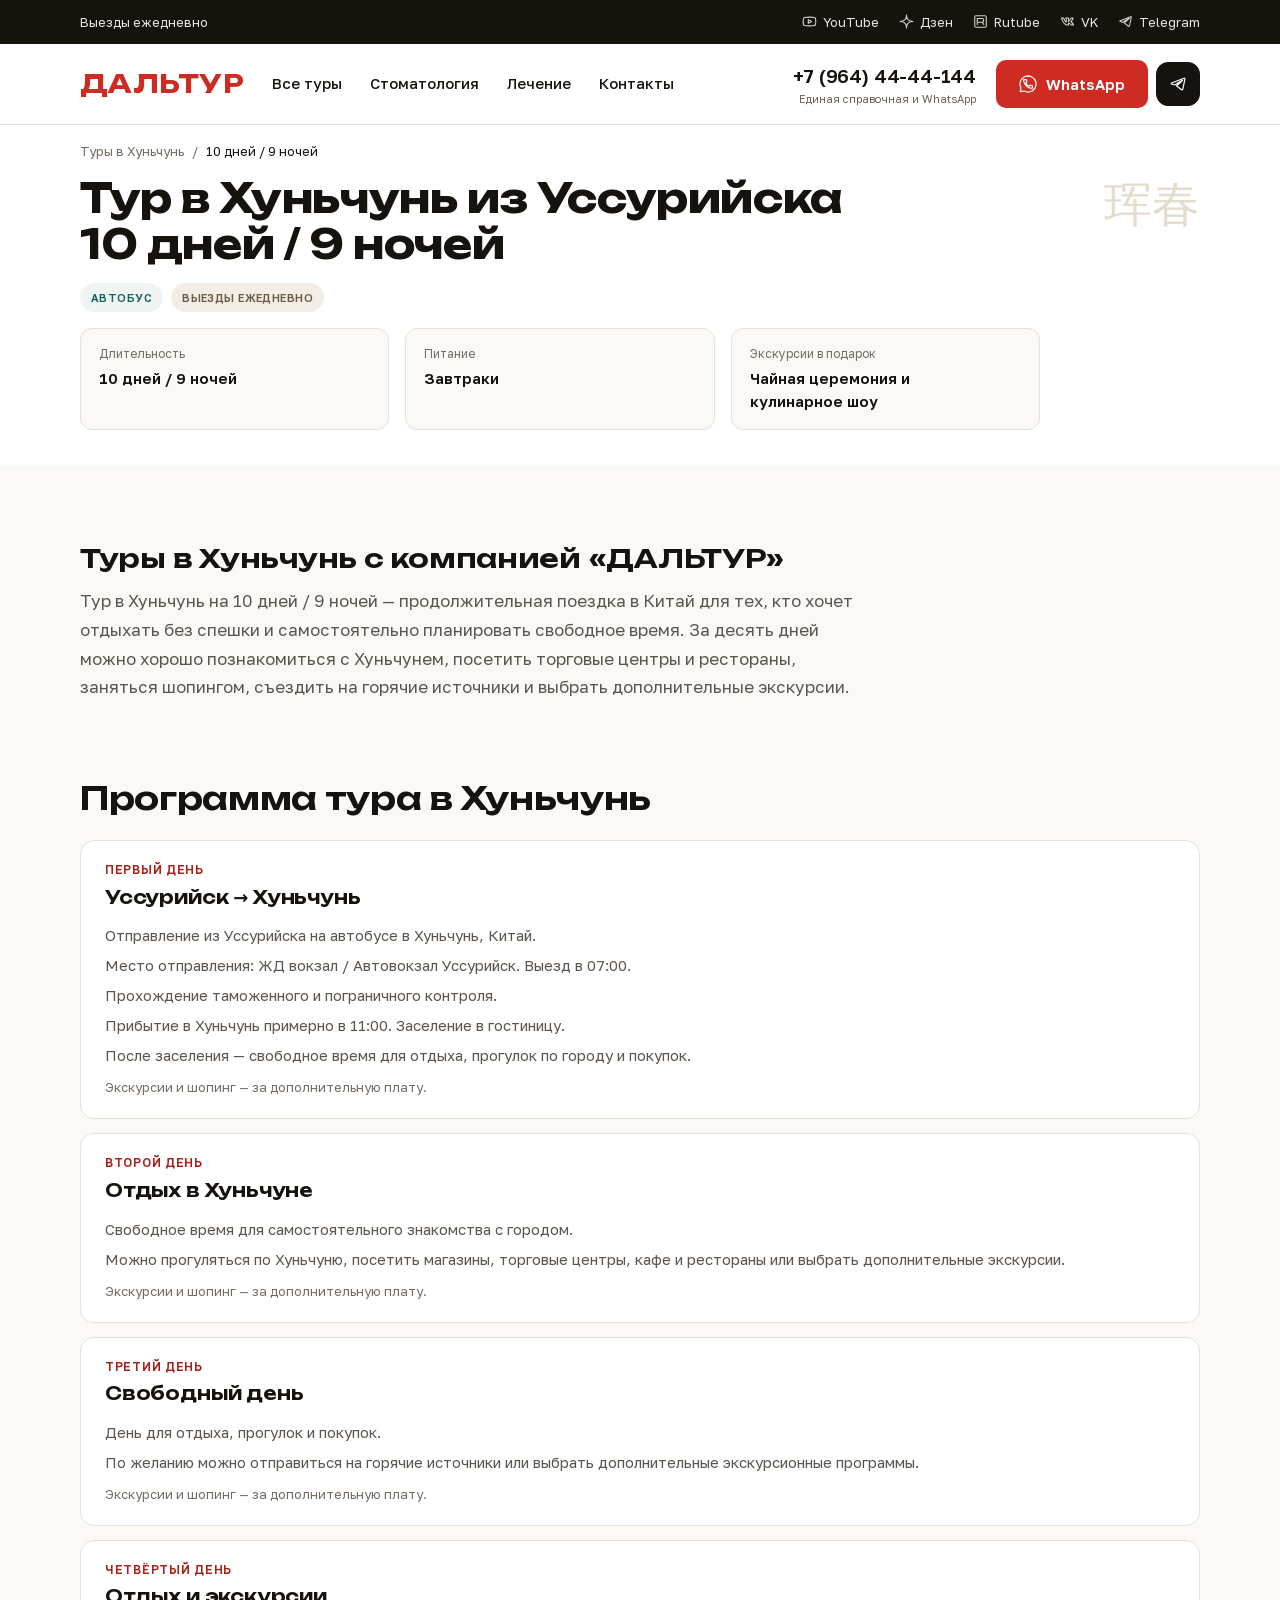
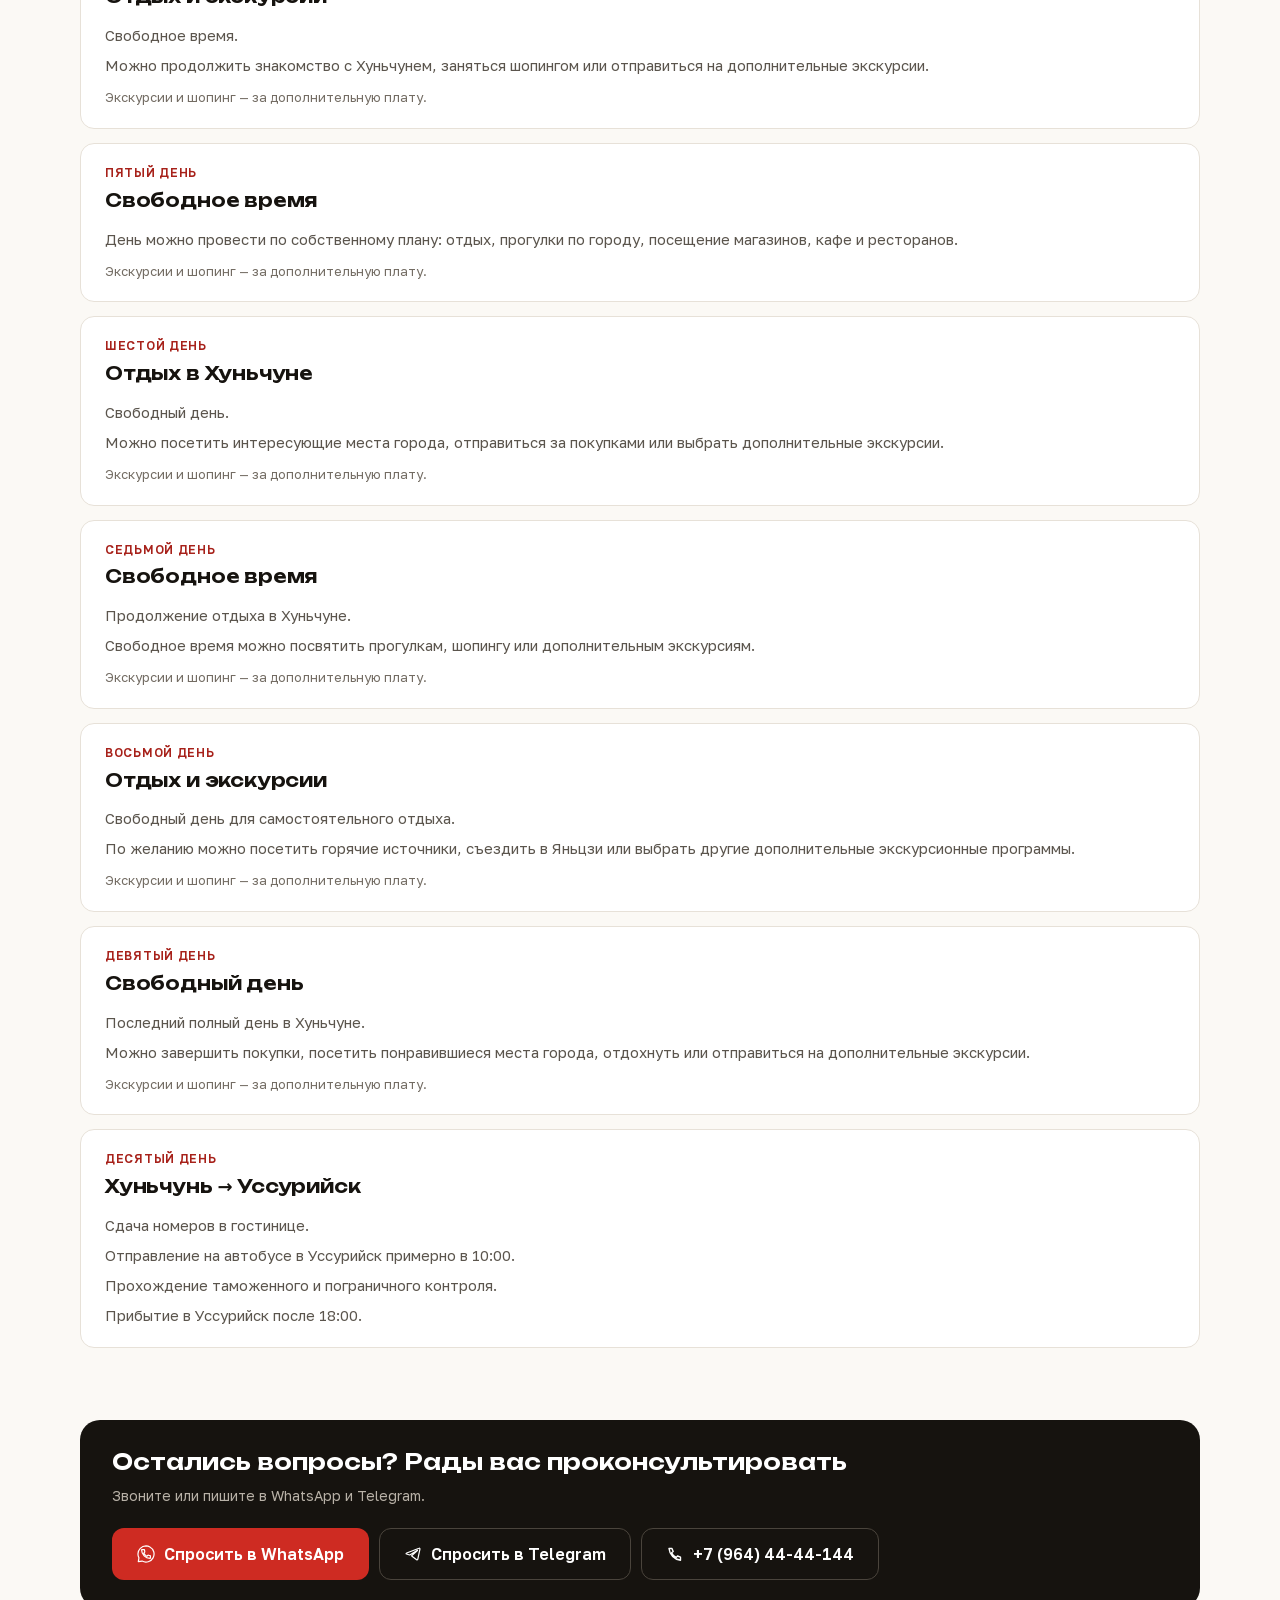
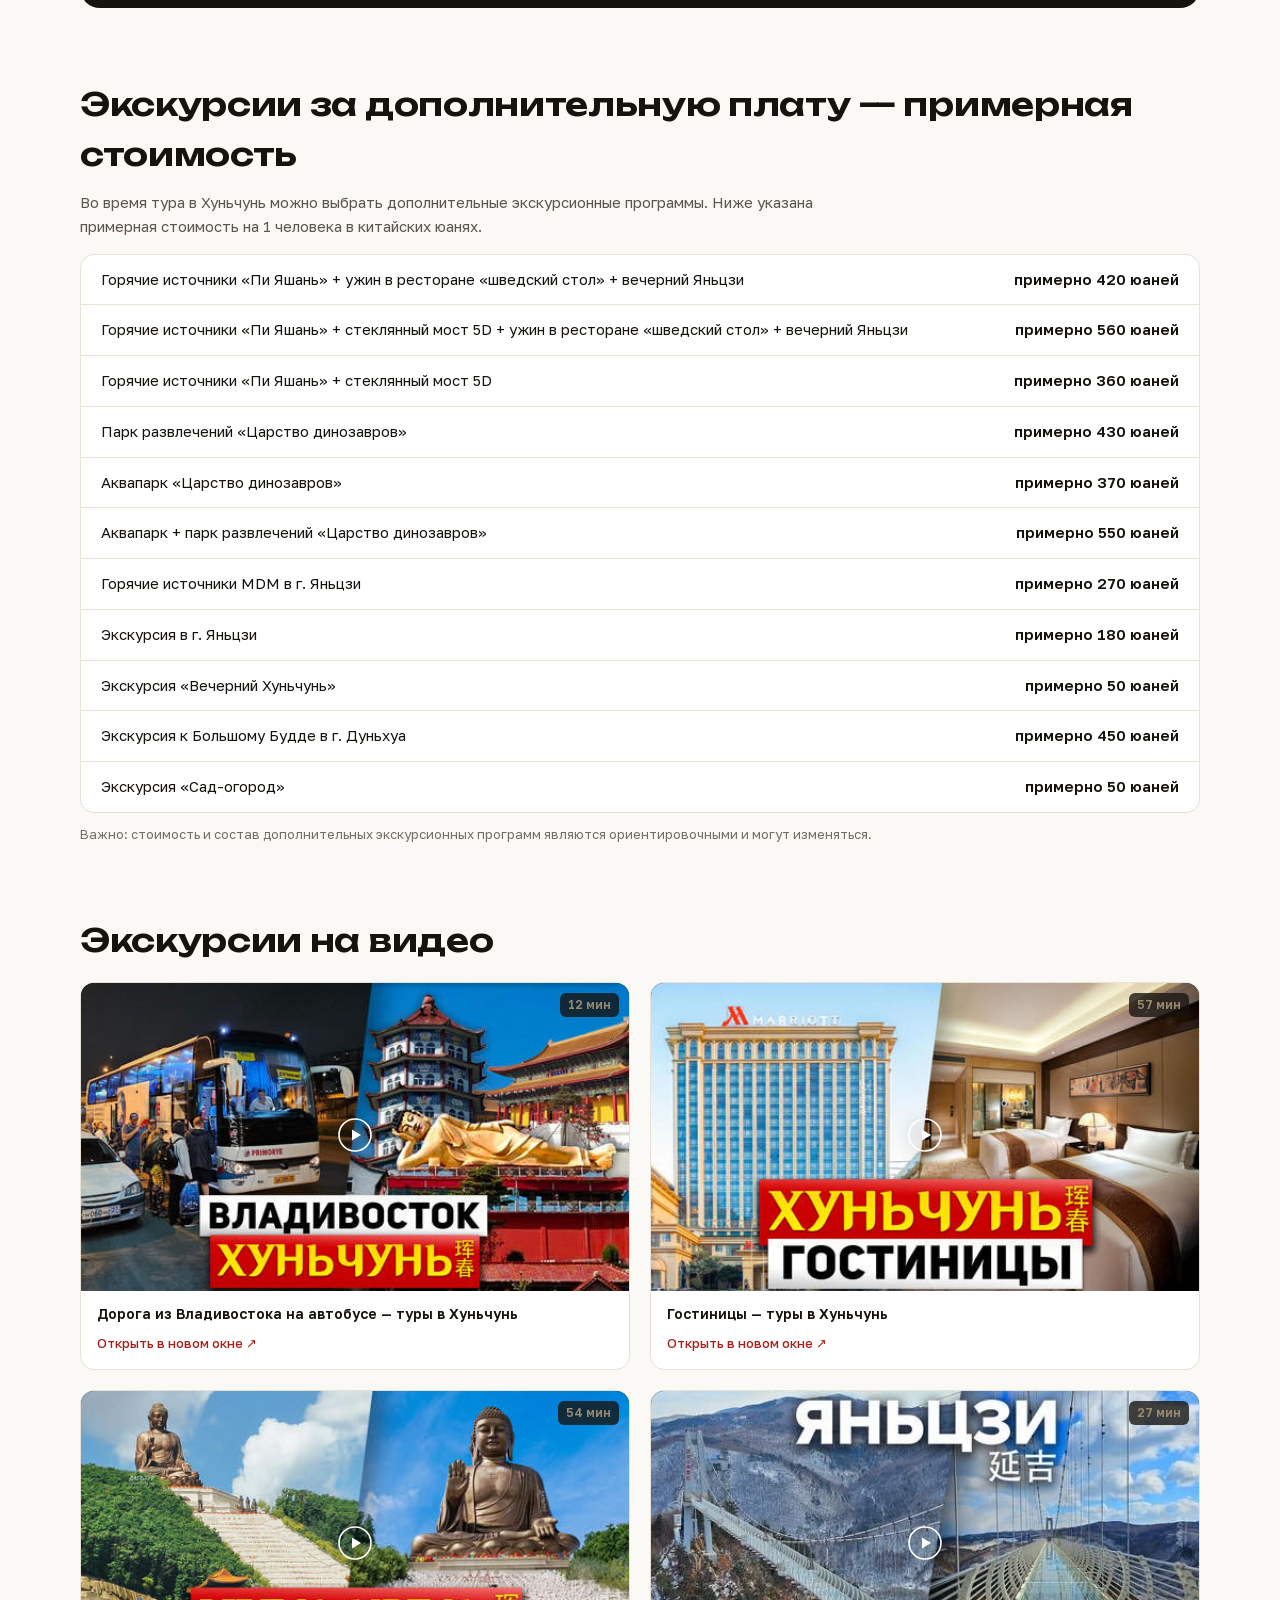
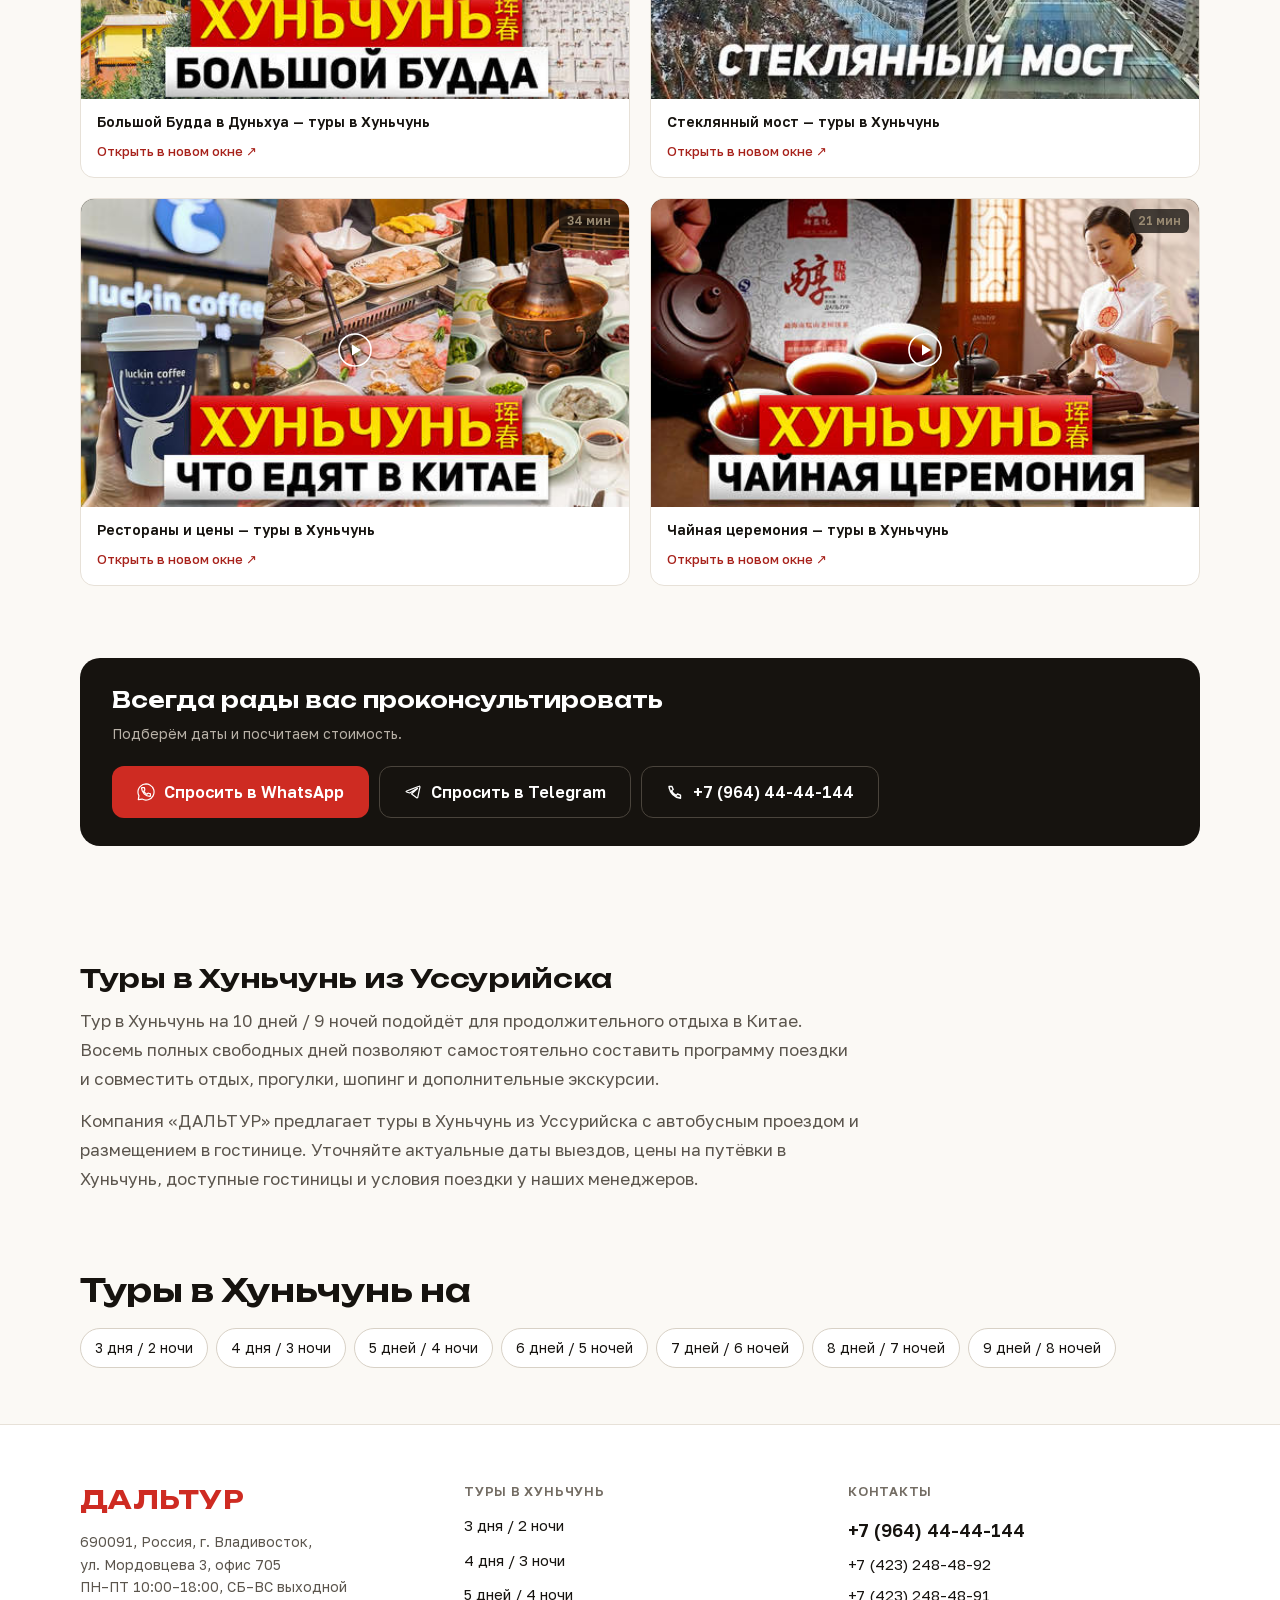
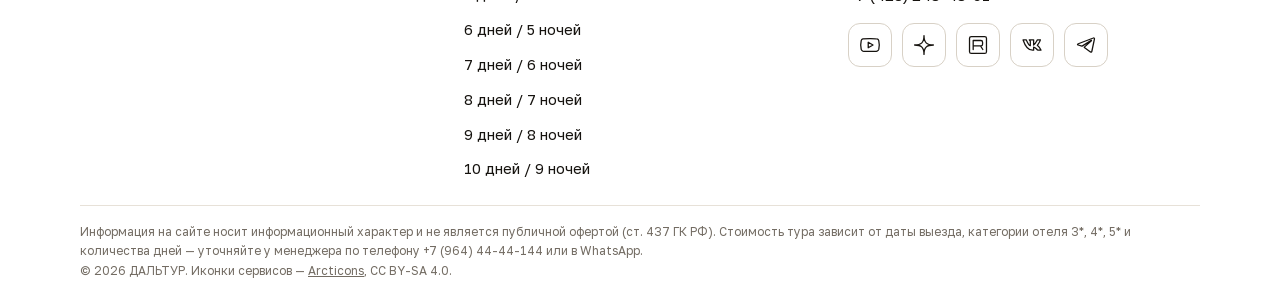
==== tur-10-dney.html @ 675740ca "feat: Уссурийск — туры 9 и 10 дней, SEO-статья, открыт для поиска; подарок в две строки Co-Authored-" ====
<!doctype html>
<html lang="ru">
<head>
<meta charset="utf-8">
<meta name="viewport" content="width=device-width, initial-scale=1">
<title>Тур в Хуньчунь 10 дней / 9 ночей из Уссурийска — ДАЛЬТУР</title>
<meta name="description" content="Тур в Хуньчунь на 10 дней / 9 ночей из Уссурийска: программа по дням, выезды ежедневно. Стоимость уточняйте по телефону +7 (964) 44-44-144.">
<link rel="canonical" href="https://ussuriysk.hunchun-hunchun.ru/tur-10-dney.html">
<meta property="og:url" content="https://ussuriysk.hunchun-hunchun.ru/tur-10-dney.html">
<meta name="theme-color" content="#FBF9F5">
<meta property="og:type" content="website">
<meta property="og:title" content="Тур в Хуньчунь 10 дней / 9 ночей из Уссурийска — ДАЛЬТУР">
<meta property="og:description" content="Тур в Хуньчунь на 10 дней / 9 ночей из Уссурийска: программа по дням, выезды ежедневно. Стоимость уточняйте по телефону +7 (964) 44-44-144.">
<meta property="og:locale" content="ru_RU">
<link rel="icon" href="data:image/svg+xml,%3Csvg xmlns='http://www.w3.org/2000/svg' viewBox='0 0 32 32'%3E%3Crect width='32' height='32' rx='7' fill='%23CE2B22'/%3E%3Ctext x='16' y='22' font-family='sans-serif' font-size='17' font-weight='700' fill='white' text-anchor='middle'%3E%D0%94%3C/text%3E%3C/svg%3E">
<link rel="preload" href="assets/fonts/unbounded-cyrillic.woff2?v=3e88c0f8" as="font" type="font/woff2" crossorigin>
<link rel="preload" href="assets/fonts/golos-cyrillic.woff2?v=d1593288" as="font" type="font/woff2" crossorigin>
<style>@font-face{font-family:'Golos Text';font-style:normal;font-weight:400 700;font-display:swap;src:url(assets/fonts/golos-cyrillic.woff2?v=d1593288) format('woff2');unicode-range:U+0301, U+0400-045F, U+0490-0491, U+04B0-04B1, U+2116}@font-face{font-family:'Golos Text';font-style:normal;font-weight:400 700;font-display:swap;src:url(assets/fonts/golos-latin.woff2?v=4016a99a) format('woff2');unicode-range:U+0000-00FF, U+0131, U+0152-0153, U+02BB-02BC, U+02C6, U+02DA, U+02DC, U+0304, U+0308, U+0329, U+2000-206F, U+20AC, U+2122, U+2191, U+2193, U+2212, U+2215, U+FEFF, U+FFFD}@font-face{font-family:'Unbounded';font-style:normal;font-weight:600 700;font-display:swap;src:url(assets/fonts/unbounded-cyrillic.woff2?v=3e88c0f8) format('woff2');unicode-range:U+0301, U+0400-045F, U+0490-0491, U+04B0-04B1, U+2116}@font-face{font-family:'Unbounded';font-style:normal;font-weight:600 700;font-display:swap;src:url(assets/fonts/unbounded-latin.woff2?v=aef5c246) format('woff2');unicode-range:U+0000-00FF, U+0131, U+0152-0153, U+02BB-02BC, U+02C6, U+02DA, U+02DC, U+0304, U+0308, U+0329, U+2000-206F, U+20AC, U+2122, U+2191, U+2193, U+2212, U+2215, U+FEFF, U+FFFD}:root{--red: #CE2B22;--red-deep: #A7211A;--red-darker: #7A1711;--ink: #16130F;--ink-soft: #3D382F;--jade: #14655C;--paper: #FBF9F5;--card: #FFFFFF;--line: #E7E1D8;--line-strong: #D8D1C6;--muted: #5B554D;--muted-2: #6A635B;--muted-3: #736C63;--sand: #F3EEE5;--sand-deep: #C9B9A2;--hiero: #CDBFAC;--jade-bg: #F0F5F3;--red-bg: #FBEDEC;--note-bg: #FBF4E8;--note-line: #EBDCC2;--dark-field: #221E19;--dark-line: #3A352E;--dark-text: #B8B1A7;--display: 'Unbounded','Golos Text',system-ui,sans-serif;--body: 'Golos Text',system-ui,-apple-system,'Segoe UI',sans-serif;--r-btn: 10px;--r-card: 16px;--r-block: 20px;--gutter: 20px;--maxw: 1440px;}*,*::before,*::after{box-sizing: border-box;}html{-webkit-text-size-adjust: 100%;scroll-behavior: smooth;}body{margin: 0;font-family: var(--body);font-size: 16px;line-height: 1.55;color: var(--ink);background: var(--paper);-webkit-font-smoothing: antialiased;overflow-wrap: break-word;}body.is-locked{overflow: hidden;}img{max-width: 100%;display: block;}a{color: var(--red-deep);text-decoration: none;}a:hover{color: var(--red-darker);}h1,h2,h3{font-family: var(--display);letter-spacing: -0.01em;margin: 0;}h1{font-weight: 700;}h2,h3{font-weight: 600;}p{margin: 0;}ul{margin: 0;padding: 0;list-style: none;}button{font: inherit;}:focus-visible{outline: 2px solid var(--red-deep);outline-offset: 2px;border-radius: 4px;}.br-desktop{display: none;}.visually-hidden{position: absolute;width: 1px;height: 1px;padding: 0;margin: -1px;overflow: hidden;clip: rect(0 0 0 0);white-space: nowrap;border: 0;}.skip-link{position: absolute;left: 12px;top: -60px;z-index: 100;padding: 10px 16px;background: var(--ink);color: #fff;border-radius: var(--r-btn);font-weight: 600;transition: top .15s;}.skip-link:focus{top: 12px;color: #fff;}.wrap{width: 100%;max-width: var(--maxw);margin: 0 auto;padding-left: var(--gutter);padding-right: var(--gutter);}.section{padding-top: 40px;}.section__head{display: flex;flex-wrap: wrap;align-items: baseline;justify-content: space-between;gap: 8px 24px;}.section__head h2{font-size: 24px;}.section__note{font-size: 13px;color: var(--muted-2);}.btn{display: inline-flex;align-items: center;justify-content: center;gap: 9px;min-height: 52px;padding: 0 24px;border: 1px solid transparent;border-radius: 12px;font-size: 16px;font-weight: 600;line-height: 1.2;text-align: center;cursor: pointer;transition: background-color .15s,border-color .15s,color .15s;}.btn--primary{background: var(--red);color: #fff;}.btn--primary:hover{background: var(--red-deep);color: #fff;}.btn--ghost{background: var(--card);color: var(--ink);border-color: var(--line-strong);}.btn--ghost:hover{border-color: var(--ink);color: var(--ink);}.btn--dark{background: var(--ink);color: #fff;}.btn--dark:hover{background: #2A251E;color: #fff;}.btn--sm{min-height: 44px;padding: 0 18px;font-size: 15px;border-radius: var(--r-btn);}.btn--wide{width: 100%;}.tag{display: inline-flex;align-items: center;padding: 6px 11px;border-radius: 999px;font-size: 11px;font-weight: 600;letter-spacing: 0.04em;white-space: nowrap;}.tag--jade{background: var(--jade-bg);color: var(--jade);}.tag--red{background: var(--red-bg);color: var(--red-deep);}.tag--sand{background: var(--sand);color: #6A5B45;}.tag--onsand{background: #fff;color: var(--jade);}.tag--onsand.tag--red{background: #fff;color: var(--red-deep);}.field{display: flex;flex-direction: column;gap: 6px;}.field>label{font-size: 12px;font-weight: 600;color: var(--muted-2);}.field select,.field input{width: 100%;height: 48px;padding: 0 12px;border: 1px solid var(--line-strong);border-radius: var(--r-btn);background: var(--card);font-family: inherit;font-size: 16px;color: var(--ink);}.field select{appearance: none;padding-right: 34px;background-image: url("data:image/svg+xml,%3Csvg xmlns='http://www.w3.org/2000/svg' width='10' height='6' fill='none'%3E%3Cpath d='M1 1l4 4 4-4' stroke='%238B837A' stroke-width='1.5' stroke-linecap='round'/%3E%3C/svg%3E");background-repeat: no-repeat;background-position: right 14px center;}.topbar{display: none;background: var(--ink);color: #EDE7DD;font-size: 13px;}.topbar .wrap{min-height: 44px;display: flex;align-items: center;justify-content: space-between;gap: 20px;}.topbar__right{display: flex;align-items: center;gap: 20px;}.topbar__hours{color: #ACA69C;}.topbar__sep{color: #4A443C;}.topbar a{color: #EDE7DD;}.topbar a:hover{color: #fff;}.header{position: sticky;top: 0;z-index: 40;background: var(--card);border-bottom: 1px solid var(--line);}.header .wrap{min-height: 64px;display: flex;align-items: center;gap: 12px;}.logo{font-family: var(--display);font-weight: 700;font-size: 20px;letter-spacing: 0.01em;color: var(--red);}.logo:hover{color: var(--red-deep);}.header__nav{display: none;}.header__contacts{display: none;}.icon-btn{flex: none;width: 44px;height: 44px;display: inline-flex;align-items: center;justify-content: center;border: 1px solid var(--line-strong);border-radius: 12px;background: var(--card);color: var(--ink);cursor: pointer;}.icon-btn--plain{border-color: transparent;}.icon-btn--accent{background: var(--red);border-color: var(--red);color: #fff;}.icon-btn--accent:hover{background: var(--red-deep);border-color: var(--red-deep);color: #fff;}.header__spacer{flex: 1 1 auto;}.header__center{flex: 1 1 auto;display: flex;justify-content: center;}.drawer{position: fixed;inset: 0;z-index: 60;display: none;}.drawer[data-open="true"]{display: block;}.drawer__backdrop{position: absolute;inset: 0;background: rgba(22,19,15,.5);border: 0;padding: 0;cursor: pointer;}.drawer__panel{position: absolute;inset: 0 0 0 auto;width: min(320px,88vw);background: var(--card);padding: 16px var(--gutter) 28px;display: flex;flex-direction: column;gap: 4px;overflow-y: auto;}.drawer__top{display: flex;align-items: center;justify-content: space-between;margin-bottom: 12px;}.drawer__panel a{min-height: 48px;display: flex;align-items: center;font-size: 17px;font-weight: 500;color: var(--ink);border-bottom: 1px solid var(--line);}.drawer__panel a:last-child{border-bottom: 0;}.drawer__contacts{margin-top: 20px;display: flex;flex-direction: column;gap: 10px;}.drawer__panel .drawer__contacts a{min-height: 52px;justify-content: center;font-size: 16px;font-weight: 600;border-bottom: 1px solid var(--line-strong);}.drawer__panel .drawer__contacts .btn--primary{color: #fff;border-bottom: 0;}.hero{background: var(--card);padding-top: 28px;padding-bottom: 8px;}.hero__grid{display: flex;flex-direction: column;gap: 24px;}.hero__eyebrow{display: block;font-size: 11px;font-weight: 600;letter-spacing: 0.12em;color: var(--red);}.hero h1{margin-top: 12px;font-size: 30px;line-height: 1.1;text-wrap: balance;}.hero__lead{margin-top: 14px;font-size: 16px;color: var(--muted);}.hero__actions{margin-top: 20px;display: flex;flex-direction: column;gap: 10px;}.hero__facts{margin-top: 22px;display: flex;flex-direction: column;gap: 10px;}.hero__fact{display: flex;align-items: center;gap: 9px;font-size: 14px;color: var(--ink-soft);}.hero__fact svg{flex: none;}.hero__art{min-height: 200px;background: var(--paper);border: 1px solid var(--line);border-radius: var(--r-block);display: flex;flex-direction: column;align-items: center;justify-content: center;gap: 10px;padding: 24px;text-align: center;}.hero__art b{font-size: 15px;color: var(--muted-3);}.hero__art span{font-size: 13px;color: #A39A8E;max-width: 380px;}.picker{background: var(--card);padding-top: 20px;padding-bottom: 8px;}.picker__box{padding: 16px;background: var(--paper);border: 1px solid var(--line);border-radius: var(--r-card);display: flex;flex-direction: column;gap: 12px;}.dest-grid{margin-top: 18px;display: grid;grid-template-columns: repeat(2,minmax(0,1fr));gap: 12px;}.dest{min-height: 108px;padding: 14px;background: var(--card);border: 1px solid var(--line);border-radius: 14px;display: flex;flex-direction: column;justify-content: space-between;gap: 12px;color: var(--ink);transition: border-color .15s,transform .15s;}.dest:hover{border-color: var(--ink);color: var(--ink);transform: translateY(-2px);}.dest__hiero{font-size: 20px;line-height: 1;color: var(--hiero);}.dest__name{display: block;font-size: 16px;font-weight: 600;}.dest__meta{display: block;margin-top: 2px;font-size: 12px;color: var(--muted-2);}.tour-grid{margin-top: 18px;display: grid;grid-template-columns: minmax(0,1fr);gap: 14px;}.tour{background: var(--card);border: 1px solid var(--line);border-radius: var(--r-card);overflow: hidden;color: var(--ink);display: flex;flex-direction: column;transition: border-color .15s;}.tour:hover{border-color: var(--ink);color: var(--ink);}.tour__top{min-height: 76px;padding: 14px 16px;background: var(--sand);display: flex;align-items: flex-start;justify-content: space-between;gap: 12px;}.tour__hiero{font-size: 26px;line-height: 1;color: var(--sand-deep);}.tour__body{padding: 16px;display: flex;flex-direction: column;flex-grow: 1;}.tour__title{font-size: 18px;font-weight: 600;line-height: 1.25;font-family: var(--body);}.tour__list{margin-top: 12px;display: flex;flex-direction: column;gap: 7px;font-size: 14px;line-height: 1.45;color: var(--muted);}.tour__foot{margin-top: auto;padding-top: 16px;display: flex;align-items: center;justify-content: space-between;gap: 12px;}.tour__price{font-size: 18px;font-weight: 700;}.tour__price small{display: block;font-size: 12px;font-weight: 400;color: var(--muted-2);}.tour-list{margin-top: 20px;display: grid;grid-template-columns: minmax(0,1fr);gap: 12px;}.tour-row{padding: 18px;background: var(--card);border: 1px solid var(--line);border-radius: var(--r-card);display: flex;flex-direction: column;justify-content: space-between;gap: 16px;min-height: 150px;color: var(--ink);transition: border-color .15s;}.tour-row:hover{border-color: var(--ink);color: var(--ink);}.tour-row[data-featured="true"]{border-width: 2px;border-color: var(--ink);padding: 17px;}.tour-row__head{display: flex;flex-direction: column-reverse;align-items: flex-start;gap: 10px;}.tour-row__name{font-size: 19px;font-weight: 600;line-height: 1.25;}.tour-row__foot{display: flex;align-items: flex-end;justify-content: space-between;gap: 12px;}.tour-row__desc{font-size: 13px;color: var(--muted-2);line-height: 1.45;}.tour-row__price{font-size: 17px;font-weight: 700;white-space: nowrap;}.filters{display: flex;align-items: center;gap: 8px;overflow-x: auto;padding-bottom: 4px;scrollbar-width: none;-webkit-overflow-scrolling: touch;}.filters::-webkit-scrollbar{display: none;}.chip{flex: none;min-height: 40px;padding: 0 16px;display: inline-flex;align-items: center;background: var(--card);color: var(--ink);border: 1px solid var(--line-strong);border-radius: 999px;font-size: 14px;font-weight: 500;cursor: pointer;white-space: nowrap;}.chip[aria-pressed="true"]{background: var(--ink);color: #fff;border-color: var(--ink);font-weight: 600;}.filters__sep{flex: none;width: 1px;height: 28px;background: var(--line);margin: 0 4px;}.toolbar{margin-top: 20px;display: flex;flex-direction: column;gap: 12px;}.toolbar__sort{display: flex;align-items: center;gap: 10px;}.toolbar__sort label{font-size: 14px;color: var(--muted-2);white-space: nowrap;}.toolbar__sort select{height: 40px;width: auto;min-width: 180px;}.results-count{font-size: 14px;color: var(--muted-2);}.why-grid{margin-top: 18px;display: grid;grid-template-columns: minmax(0,1fr);gap: 12px;}.why{padding: 14px 16px;background: var(--card);border: 1px solid var(--line);border-radius: 14px;display: flex;flex-direction: column;gap: 6px;}.why svg{display: none;}.why b{font-size: 16px;font-weight: 600;}.why span{font-size: 14px;line-height: 1.5;color: var(--muted);}.lead{padding: 22px 20px;background: var(--ink);border-radius: var(--r-block);display: flex;flex-direction: column;gap: 16px;}.lead h2{font-size: 20px;line-height: 1.25;color: #fff;}.lead p{margin-top: 10px;font-size: 14px;line-height: 1.5;color: var(--dark-text);}.lead form{display: flex;flex-direction: column;gap: 12px;}.lead .field>label{color: var(--dark-text);}.lead .field input{height: 50px;border-color: var(--dark-line);background: var(--dark-field);color: #fff;}.lead .field input::placeholder{color: #7C756B;}.lead__consent{font-size: 12px;line-height: 1.5;color: #8E877D;}.lead__consent a{color: var(--dark-text);text-decoration: underline;}.cta{padding: 24px 20px;background: var(--ink);border-radius: var(--r-block);display: flex;flex-direction: column;gap: 18px;}.cta b{display: block;font-family: var(--display);font-weight: 600;font-size: 20px;color: #fff;}.cta span{display: block;margin-top: 8px;font-size: 14px;color: var(--dark-text);}.cta__actions{display: flex;flex-direction: column;gap: 10px;}.cta__actions .btn--ghost{background: transparent;color: #fff;border-color: #4A443C;}.cta__actions .btn--ghost:hover{border-color: #fff;color: #fff;}.footer{margin-top: 40px;padding-top: 28px;background: var(--card);border-top: 1px solid var(--line);}.footer__grid{display: flex;flex-direction: column;gap: 24px;}.footer__col h3{font-family: var(--body);font-size: 13px;font-weight: 600;letter-spacing: 0.06em;color: var(--muted-3);}.footer__col ul{margin-top: 12px;display: flex;flex-direction: column;gap: 10px;}.footer__col ul a{font-size: 15px;color: var(--ink);}.footer__col ul a:hover{color: var(--red-deep);}.footer__addr{margin-top: 12px;font-size: 14px;line-height: 1.6;color: var(--muted);}.footer__phones{margin-top: 16px;display: flex;flex-direction: column;gap: 8px;}.footer__phones a{font-size: 15px;color: var(--ink);}.footer__phones a:first-child{font-size: 18px;font-weight: 600;}.footer__social{margin-top: 16px;display: flex;gap: 10px;}.footer__social a{width: 44px;height: 44px;border: 1px solid var(--line-strong);border-radius: 12px;display: flex;align-items: center;justify-content: center;font-size: 12px;font-weight: 600;color: var(--ink);}.footer__social a:hover{border-color: var(--ink);}.footer__legal{margin-top: 24px;padding: 16px 0 24px;border-top: 1px solid var(--line);font-size: 12px;line-height: 1.6;color: var(--muted-3);}.crumbs{display: flex;flex-wrap: wrap;align-items: center;gap: 8px;font-size: 13px;color: var(--muted-3);padding-top: 16px;}.crumbs a{color: var(--muted-3);}.crumbs a:hover{color: var(--ink);}.crumbs [aria-current]{color: var(--ink);}.page-head{background: var(--card);padding-bottom: 24px;}.page-head__row{margin-top: 16px;display: flex;align-items: flex-end;justify-content: space-between;gap: 20px;}.page-head h1{font-size: 26px;line-height: 1.12;}.page-head p{margin-top: 14px;font-size: 16px;color: var(--muted);}.page-head__hiero{display: none;font-family: var(--display);font-size: 56px;line-height: 1;color: #E5DCCD;}.tour-head{background: var(--card);padding-bottom: 20px;}.tour-head__row{margin-top: 14px;display: flex;align-items: flex-start;justify-content: space-between;gap: 12px;}.tour-head h1{font-size: 26px;line-height: 1.15;}.tour-head__hiero{font-size: 22px;line-height: 1.2;color: #E5DCCD;white-space: nowrap;}.tour-head__tags{margin-top: 16px;display: flex;gap: 8px;flex-wrap: wrap;}.facts{margin-top: 16px;display: grid;grid-template-columns: repeat(2,minmax(0,1fr));gap: 10px;}.fact{padding: 12px 14px;background: var(--paper);border: 1px solid var(--line);border-radius: 12px;}.fact dt{font-size: 12px;color: var(--muted-3);}.fact dd{margin: 3px 0 0;font-size: 15px;font-weight: 600;}.pricebox{margin-top: 16px;padding: 16px;background: var(--paper);border: 1px solid var(--line);border-radius: 14px;display: flex;align-items: center;justify-content: space-between;gap: 16px;flex-wrap: wrap;}.pricebox b{display: block;font-size: 20px;font-weight: 700;}.pricebox span{display: block;font-size: 12px;color: var(--muted-2);}.days{margin-top: 16px;display: flex;flex-direction: column;gap: 12px;}.day{padding: 16px;background: var(--card);border: 1px solid var(--line);border-radius: 14px;}.day__head{display: flex;align-items: center;gap: 10px;}.day__num{flex: none;width: 28px;height: 28px;background: var(--ink);color: #fff;border-radius: 8px;display: flex;align-items: center;justify-content: center;font-size: 13px;font-weight: 700;}.day__title{font-size: 16px;font-weight: 600;}.day p{margin-top: 12px;font-size: 14px;line-height: 1.6;color: var(--muted);}.incl{margin-top: 16px;display: grid;grid-template-columns: minmax(0,1fr);gap: 12px;}.incl__box{padding: 16px;background: var(--card);border: 1px solid var(--line);border-radius: 14px;}.incl__box h3{font-family: var(--body);font-size: 12px;font-weight: 600;letter-spacing: 0.06em;}.incl__box h3.is-in{color: var(--jade);}.incl__box h3.is-out{color: var(--red-deep);}.incl__box ul{margin-top: 10px;display: flex;flex-direction: column;gap: 7px;font-size: 14px;line-height: 1.5;color: var(--ink-soft);}.incl__box li{padding-left: 14px;position: relative;}.incl__box li::before{content: "·";position: absolute;left: 2px;}.notice{margin-top: 16px;padding: 16px;background: var(--note-bg);border: 1px solid var(--note-line);border-radius: 14px;}.notice b{font-size: 15px;font-weight: 600;}.notice p{margin-top: 10px;font-size: 14px;line-height: 1.6;color: var(--muted);}.pill-row{margin-top: 12px;display: flex;flex-wrap: wrap;gap: 8px;}.pill{min-height: 40px;padding: 0 14px;display: inline-flex;align-items: center;background: var(--card);border: 1px solid var(--line-strong);border-radius: 999px;font-size: 14px;color: var(--ink);}.pill:hover{border-color: var(--ink);color: var(--ink);}.stickybar{position: fixed;left: 0;right: 0;bottom: 0;z-index: 50;padding: 10px var(--gutter) calc(10px + env(safe-area-inset-bottom));background: var(--card);border-top: 1px solid var(--line);display: flex;align-items: center;gap: 10px;}.stickybar__price{display: flex;flex-direction: column;line-height: 1.2;}.stickybar__price small{font-size: 11px;color: var(--muted-3);}.stickybar__price b{font-size: 16px;}.stickybar .btn{flex: 1 1 auto;min-height: 48px;padding: 0 14px;font-size: 15px;}body.has-stickybar{padding-bottom: 88px;}.swatches{margin-top: 14px;display: grid;grid-template-columns: repeat(2,minmax(0,1fr));gap: 12px;}.swatch__chip{height: 72px;border-radius: 12px;border: 1px solid var(--line);}.swatch b{display: block;margin-top: 8px;font-size: 13px;font-weight: 600;}.swatch span{display: block;font-size: 12px;color: var(--muted-2);}.kv{margin-top: 14px;display: flex;flex-direction: column;gap: 8px;font-size: 14px;line-height: 1.5;color: var(--ink-soft);}.eyebrow{font-size: 12px;font-weight: 600;letter-spacing: 0.08em;color: var(--muted-3);}.rules{margin-top: 12px;display: grid;grid-template-columns: minmax(0,1fr);gap: 10px 32px;font-size: 14px;line-height: 1.5;color: var(--ink-soft);}@media (min-width: 768px){:root{--gutter: 40px;}.section{padding-top: 56px;}.section__head h2{font-size: 28px;}.hero{padding-top: 48px;}.hero h1{font-size: 40px;}.hero__lead{font-size: 18px;}.hero__actions{flex-direction: row;}.hero__facts{flex-direction: row;flex-wrap: wrap;gap: 24px;}.hero__art{min-height: 280px;}.picker__box{flex-direction: row;align-items: flex-end;gap: 16px;padding: 18px 20px;background: var(--card);box-shadow: 0 6px 24px rgba(22,19,15,.06);}.picker__box .field{flex: 1 1 0;}.dest-grid{grid-template-columns: repeat(3,minmax(0,1fr));gap: 16px;}.tour-grid{grid-template-columns: repeat(2,minmax(0,1fr));gap: 20px;}.tour-list{grid-template-columns: repeat(2,minmax(0,1fr));}.why-grid{grid-template-columns: repeat(2,minmax(0,1fr));gap: 20px;}.incl{grid-template-columns: repeat(2,minmax(0,1fr));gap: 20px;}.facts{grid-template-columns: repeat(4,minmax(0,1fr));}.swatches{grid-template-columns: repeat(3,minmax(0,1fr));}.rules{grid-template-columns: repeat(2,minmax(0,1fr));}.toolbar{flex-direction: row;align-items: center;justify-content: space-between;}.tour-row__head{flex-direction: row;justify-content: space-between;gap: 12px;}.lead{flex-direction: row;align-items: center;gap: 40px;padding: 32px;}.lead__text{flex: 1 1 45%;}.lead h2{font-size: 24px;}.lead form{flex: 1 1 55%;}.cta{flex-direction: row;align-items: center;justify-content: space-between;padding: 28px 32px;}.cta b{font-size: 22px;}.cta__actions{flex-direction: row;}.footer__grid{flex-direction: row;flex-wrap: wrap;gap: 32px;}.footer__col{flex: 1 1 180px;}.footer__col--brand{flex: 1 1 260px;}.page-head h1{font-size: 34px;}.page-head__hiero{display: block;font-size: 44px;}.tour-head h1{font-size: 32px;}.tour-head__hiero{font-size: 38px;}.stickybar{display: none;}body.has-stickybar{padding-bottom: 0;}}@media (min-width: 1100px){:root{--gutter: 80px;}body{font-size: 16px;}.topbar{display: block;}.header .wrap{min-height: 80px;gap: 28px;}.logo{font-size: 25px;}.header__burger{display: none;}.header__center{flex: none;justify-content: flex-start;}.header__nav{display: flex;align-items: center;gap: 28px;font-size: 15px;font-weight: 500;flex: 1 1 auto;}.header__nav a{color: var(--ink);display: inline-flex;align-items: center;gap: 6px;}.header__nav a:hover{color: var(--red-deep);}.header__contacts{display: flex;align-items: center;gap: 20px;}.header__phone{display: flex;flex-direction: column;align-items: flex-end;}.header__phone a{font-size: 19px;font-weight: 600;color: var(--ink);letter-spacing: -0.01em;}.header__phone span{font-size: 11px;color: var(--muted-2);}.header__contacts .btn{min-height: 48px;padding: 0 22px;border-radius: var(--r-btn);font-size: 15px;}.header__wa-mobile{display: none;}.section{padding-top: 72px;}.section__head h2{font-size: 32px;}.section__note{font-size: 15px;}.hero{padding-top: 72px;padding-bottom: 0;}.hero__grid{flex-direction: row;gap: 56px;align-items: flex-start;}.hero__col{width: 620px;max-width: 55%;}.hero h1{font-size: 50px;line-height: 1.06;}.br-desktop{display: inline;}.hero__lead{max-width: 520px;}.hero__actions{margin-top: 32px;}.hero__actions .btn{min-height: 54px;padding: 0 28px;}.hero__facts{margin-top: 40px;gap: 14px 24px;}.hero__art{flex: 1 1 auto;min-height: 372px;align-self: stretch;}.picker{padding-top: 28px;padding-bottom: 0;}.dest-grid{grid-template-columns: repeat(5,minmax(0,1fr));gap: 20px;}.dest{min-height: 158px;padding: 18px;border-radius: var(--r-card);}.dest__hiero{font-size: 26px;}.dest__name{font-size: 19px;}.dest__meta{font-size: 13px;margin-top: 4px;}.tour-grid{grid-template-columns: repeat(3,minmax(0,1fr));gap: 24px;}.tour{border-radius: var(--r-block);}.tour__top{min-height: 104px;padding: 16px 20px;}.tour__hiero{font-size: 34px;}.tour__body{padding: 20px;}.tour__title{font-size: 20px;}.tour__price{font-size: 20px;}.tour-list{grid-template-columns: repeat(3,minmax(0,1fr));gap: 20px;}.tour-row{min-height: 178px;padding: 20px;}.tour-row[data-featured="true"]{padding: 19px;}.tour-row__name{font-size: 20px;}.tour-row__price{font-size: 18px;}.why-grid{grid-template-columns: repeat(4,minmax(0,1fr));gap: 24px;}.why{background: transparent;border: 0;padding: 0;gap: 10px;}.why svg{display: block;}.why b{font-size: 17px;}.lead{padding: 36px 40px;gap: 56px;border-radius: 24px;}.lead h2{font-size: 28px;}.lead p{font-size: 15px;margin-top: 14px;}.lead form{flex-direction: row;flex-wrap: wrap;align-items: flex-end;gap: 12px;}.lead form .field{flex: 1 1 150px;}.lead form .btn{flex: 0 0 auto;min-height: 50px;}.lead__consent{flex: 1 0 100%;margin-top: 2px;}.footer{margin-top: 56px;padding-top: 56px;}.footer__grid{flex-wrap: nowrap;gap: 32px;}.footer__col--brand{flex: 1.4 1 0;}.footer__col{flex: 1 1 0;}.page-head h1{font-size: 42px;line-height: 1.08;}.page-head p{font-size: 17px;max-width: 720px;}.page-head__hiero{font-size: 56px;}.tour-head h1{font-size: 40px;}.tour-head__hiero{font-size: 48px;}.facts{gap: 16px;}.fact{padding: 16px 18px;}.pricebox{padding: 20px 24px;}.pricebox b{font-size: 24px;}.days{gap: 14px;}.day{padding: 20px 24px;}.day__title{font-size: 18px;}.day p{font-size: 15px;}.incl__box{padding: 24px 28px;border-radius: var(--r-block);}.incl__box h3{font-size: 13px;}.incl__box ul{font-size: 15px;gap: 9px;}.notice{padding: 20px 24px;}.swatches{grid-template-columns: repeat(6,minmax(0,1fr));}}@media (prefers-reduced-motion: reduce){html{scroll-behavior: auto;}*,*::before,*::after{transition-duration: .001ms !important;animation-duration: .001ms !important;}}@media print{.header,.topbar,.stickybar,.drawer,.cta,.lead{display: none !important;}body{background: #fff;}}.askprice{margin-top: 16px;padding: 16px;background: var(--paper);border: 1px solid var(--line);border-radius: 14px;display: flex;flex-direction: column;gap: 12px;}.askprice b{font-size: 17px;font-weight: 600;}.askprice p{font-size: 14px;line-height: 1.5;color: var(--muted);}.askprice__actions{display: flex;flex-direction: column;gap: 10px;}.videos{margin-top: 16px;display: grid;grid-template-columns: minmax(0,1fr);gap: 14px;}.video{background: var(--card);border: 1px solid var(--line);border-radius: 14px;overflow: hidden;}.video__frame{aspect-ratio: 16 / 9;background: var(--sand);display: flex;flex-direction: column;align-items: center;justify-content: center;gap: 8px;padding: 16px;text-align: center;}.video__frame b{font-size: 14px;font-weight: 600;color: #7A6A52;}.video__frame span{font-size: 12px;line-height: 1.5;color: #9A8B73;max-width: 320px;}.video__frame iframe{width: 100%;height: 100%;border: 0;display: block;}.video__cap{display: flex;flex-direction: column;align-items: flex-start;padding: 12px 16px 10px;font-size: 14px;font-weight: 600;}.msgr{display: flex;align-items: center;gap: 8px;}.msgr .icon-btn--tg{background: var(--ink);border-color: var(--ink);color: #fff;}.msgr .icon-btn--tg:hover{background: #2A251E;color: #fff;}.durations{margin-top: 18px;display: grid;grid-template-columns: minmax(0,1fr);gap: 12px;}.duration{padding: 18px;background: var(--card);border: 1px solid var(--line);border-radius: var(--r-card);display: flex;align-items: center;justify-content: space-between;gap: 16px;min-height: 92px;color: var(--ink);transition: border-color .15s,transform .15s;}.duration:hover{border-color: var(--ink);color: var(--ink);transform: translateY(-2px);}.duration__n{display: flex;flex-direction: column;gap: 4px;}.duration__days{font-family: var(--display);font-weight: 600;font-size: 20px;line-height: 1.15;}.duration__nights{font-size: 13px;color: var(--muted-2);}.duration__go{flex: none;display: inline-flex;align-items: center;gap: 8px;font-size: 14px;font-weight: 600;color: var(--red-deep);}@media (min-width: 768px){.durations{grid-template-columns: repeat(2,minmax(0,1fr));gap: 16px;}.videos{grid-template-columns: repeat(2,minmax(0,1fr));gap: 20px;}.askprice{flex-direction: row;align-items: center;justify-content: space-between;gap: 24px;}.askprice__actions{flex-direction: row;flex: none;}}@media (min-width: 1100px){.durations{grid-template-columns: repeat(3,minmax(0,1fr));gap: 20px;}.duration{min-height: 104px;padding: 20px 24px;}.duration__days{font-size: 22px;}.askprice{padding: 20px 24px;}}.hero__band{margin-top: 24px;}.hero__band picture{display: block;border-radius: var(--r-block);overflow: hidden;background: var(--sand);}.hero__band img{width: 100%;height: auto;aspect-ratio: 2 / 1;object-fit: cover;object-position: 38% center;display: block;}@media (min-width: 768px){.hero__band img{aspect-ratio: 10 / 3;object-position: center;}}.hero__grid--solo .hero__col{width: 100%;max-width: 100%;}@media (min-width: 1100px){.hero__grid--solo .hero__col{max-width: 760px;}.hero__band{margin-top: 40px;}}.tour__band{margin-top: 28px;}.tour__band picture{display: block;border-radius: var(--r-block);overflow: hidden;background: var(--sand);}.tour__band img{width: 100%;height: auto;aspect-ratio: 16 / 9;object-fit: cover;display: block;}@media (min-width: 768px){.tour__band img{aspect-ratio: 21 / 9;}}.shot{margin: 0;}.credit{padding: 8px 2px 0;font-size: 12px;line-height: 1.45;color: var(--muted-3);}.credit a{color: var(--muted-2);text-decoration: underline;}.credit a:hover{color: var(--ink);}.hero--lean{padding-top: 28px;padding-bottom: 8px;}.hero--lean h1{font-size: 30px;line-height: 1.1;text-wrap: balance;}.hero--lean .hero__lead{margin-top: 14px;max-width: 620px;}.section--tight{padding-top: 20px;}.marks{display: flex;flex-direction: column;gap: 12px;}.mark{display: flex;align-items: center;gap: 10px;font-size: 16px;font-weight: 500;color: var(--ink-soft);}.mark svg{flex: none;}.contacts{padding: 22px 20px;background: var(--ink);border-radius: var(--r-block);display: flex;flex-direction: column;gap: 18px;}.contacts__text b{display: block;font-family: var(--display);font-weight: 600;font-size: 20px;line-height: 1.25;color: #fff;}.contacts__text span{display: block;margin-top: 10px;font-size: 14px;line-height: 1.5;color: var(--dark-text);}.contacts__actions{display: flex;flex-wrap: wrap;gap: 10px;}.contacts__actions .btn{flex: 1 1 auto;}.contacts__actions .btn--ghost{background: transparent;color: #fff;border-color: #4A443C;}.contacts__actions .btn--ghost:hover{border-color: #fff;color: #fff;}.btn--tel{font-variant-numeric: tabular-nums;white-space: nowrap;}.facts--pair{grid-template-columns: repeat(2,minmax(0,1fr));}.day__head{flex-direction: column;align-items: flex-start;gap: 4px;}.day__ord{font-size: 12px;font-weight: 600;letter-spacing: 0.06em;text-transform: uppercase;color: var(--red-deep);}a.video__frame{color: var(--ink);cursor: pointer;}.video:hover{border-color: var(--ink);}.video.is-playing:hover{border-color: var(--line);}a.video__frame:hover .video__play{color: var(--red);}.video__ext{display: inline-flex;align-items: center;min-height: 32px;margin-top: 2px;font-size: 13px;font-weight: 500;color: var(--red-deep);}.video__ext:hover{text-decoration: underline;}.video__play{color: #B9A88C;line-height: 0;transition: color .15s;}.video__hint{font-size: 12px;line-height: 1.45;color: #9A8B73;max-width: 260px;text-align: center;}.video--empty .video__cap{color: var(--muted-3);font-weight: 400;}@media (min-width: 768px){.hero--lean{padding-top: 48px;}.hero--lean h1{font-size: 40px;}.marks{flex-direction: row;gap: 32px;}.contacts{padding: 28px 32px;gap: 22px;}.contacts__text b{font-size: 22px;}.contacts__actions .btn{flex: 0 1 auto;}.facts--pair{grid-template-columns: repeat(2,minmax(0,1fr));max-width: 640px;}}@media (min-width: 1100px){.hero--lean{padding-top: 64px;padding-bottom: 0;}.hero--lean h1{font-size: 50px;line-height: 1.06;}.hero--lean .hero__lead{font-size: 18px;}.section--tight{padding-top: 32px;}.mark{font-size: 17px;}}.prose{max-width: 780px;}.prose p{font-size: 16px;line-height: 1.7;color: var(--muted);}.prose p + p{margin-top: 14px;}.gallery{display: grid;grid-template-columns: minmax(0,1fr);gap: 14px;}.gallery__item{border-radius: var(--r-block);overflow: hidden;}.gallery__item picture{display: block;}.gallery__item img{width: 100%;height: auto;aspect-ratio: 3 / 2;object-fit: cover;display: block;}.gallery__item--empty{aspect-ratio: 3 / 2;background: var(--sand);border: 1px solid var(--line);display: flex;align-items: center;justify-content: center;padding: 20px;text-align: center;}.gallery__item--empty span{font-size: 13px;color: #9A8B73;}@media (min-width: 768px){.gallery{grid-template-columns: repeat(2,minmax(0,1fr));gap: 20px;}.prose p{font-size: 17px;}}.prose h2{margin-top: 36px;font-family: var(--display);font-weight: 600;font-size: 22px;line-height: 1.25;color: var(--ink);}.prose h2 + p{margin-top: 12px;}.prose__list{margin: 14px 0 0;padding-left: 20px;list-style: disc;display: flex;flex-direction: column;gap: 6px;font-size: 16px;line-height: 1.6;color: var(--muted);}.prose__list + p{margin-top: 14px;}@media (min-width: 1100px){.prose h2{font-size: 26px;margin-top: 44px;}}.video--thumb .video__frame{position: relative;padding: 0;overflow: hidden;background: var(--ink);}.video--thumb .video__frame img{position: absolute;inset: 0;width: 100%;height: 100%;object-fit: cover;display: block;}.video--thumb .video__play{position: relative;z-index: 1;color: #fff;filter: drop-shadow(0 2px 8px rgba(0,0,0,.45));}.video--thumb a.video__frame:hover .video__play{color: #fff;transform: scale(1.08);}.video__play{transition: color .15s,transform .15s;}.video__len{position: absolute;right: 10px;top: 10px;z-index: 1;padding: 3px 8px;border-radius: 6px;background: rgba(22,19,15,.78);color: #fff;font-size: 12px;font-weight: 600;}.video__cap small{display: block;margin-top: 4px;font-size: 12px;font-weight: 400;color: var(--muted-3);}.video.is-playing{cursor: default;}.video.is-playing:hover{border-color: var(--line);}.video.is-playing .video__frame{padding: 0;background: #000;}.video.is-playing iframe{position: absolute;inset: 0;width: 100%;height: 100%;border: 0;display: block;}.video--thumb .video__frame,.video.is-playing .video__frame{position: relative;}@media (min-width: 1360px){.contacts{flex-direction: row;align-items: center;justify-content: space-between;gap: 32px;}.contacts__text{flex: 1 1 auto;min-width: 0;}.contacts__actions{flex: 0 0 auto;flex-wrap: nowrap;}}@media (max-width: 359px){.contacts{padding-left: 14px;padding-right: 14px;}.tour-head__hiero{display: none;}}.topbar__soc{display: inline-flex;align-items: center;gap: 6px;}.topbar__soc svg{flex: none;opacity: .9;}.footer__social{flex-wrap: wrap;}.footer__social a svg{display: block;}.footer__social a:hover{color: var(--red-deep);}.footer__legal a{color: inherit;text-decoration: underline;}.day p + p{margin-top: 6px;}.day .day__note{margin-top: 10px;font-size: 13px;color: var(--muted-3);}.section__lead{margin-top: 10px;max-width: 780px;font-size: 15px;line-height: 1.6;color: var(--muted);}.excursions{margin-top: 16px;background: var(--card);border: 1px solid var(--line);border-radius: 14px;overflow: hidden;}.excursions li{display: flex;flex-direction: column;gap: 4px;padding: 14px 16px;font-size: 15px;line-height: 1.45;}.excursions li + li{border-top: 1px solid var(--line);}.excursions b{font-weight: 600;color: var(--ink);white-space: nowrap;}.excursions__note{margin-top: 12px;font-size: 13px;line-height: 1.5;color: var(--muted-3);}@media (min-width: 768px){.excursions li{flex-direction: row;justify-content: space-between;align-items: baseline;gap: 24px;padding: 14px 20px;}.excursions b{flex: none;}}.facts--three{grid-template-columns: repeat(2,minmax(0,1fr));}.facts--three .fact--gift{grid-column: 1 / -1;}@media (min-width: 768px){.facts--three{grid-template-columns: repeat(3,minmax(0,1fr));max-width: 960px;}.facts--three .fact--gift{grid-column: auto;}}.prose h3{margin-top: 24px;font-size: 17px;font-weight: 600;line-height: 1.35;color: var(--ink);}.prose h3 + p{margin-top: 8px;}.prose--city>p:first-child{margin-top: 0;}</style>
</head>
<body class="has-stickybar">

<a class="skip-link" href="#main">Перейти к содержимому</a>

<div class="topbar">
  <div class="wrap">
    <span>Выезды ежедневно</span>
    <div class="topbar__right">
      <a class="topbar__soc" href="https://www.youtube.com/@DALTOUR" target="_blank" rel="noopener"><svg width="15" height="15" viewBox="0 0 48 48" stroke-width="3.4" aria-hidden="true"><path fill="none" stroke="currentColor" stroke-linecap="round" stroke-linejoin="round" d="M43.112 14.394a5 5 0 0 0-3.533-3.533c-2.314-.894-24.732-1.332-31.236.025A5 5 0 0 0 4.81 14.42c-1.045 4.583-1.124 14.491.026 19.177a5 5 0 0 0 3.533 3.533c4.583 1.055 26.371 1.203 31.236 0a5 5 0 0 0 3.533-3.533c1.114-4.993 1.193-14.287-.026-19.203"/><path fill="none" stroke="currentColor" stroke-linecap="round" stroke-linejoin="round" d="M30.567 23.995L20.12 18.004v11.982Z"/></svg>YouTube</a> <a class="topbar__soc" href="https://dzen.ru/daltour" target="_blank" rel="noopener"><svg width="15" height="15" viewBox="0 0 48 48" stroke-width="3.4" aria-hidden="true"><path fill="none" stroke="currentColor" stroke-linecap="round" stroke-linejoin="round" d="M24 3.5C24 18.457 29.653 24 44.5 24C29.568 24 24 29.657 24 44.5C24 29.59 18.457 24 3.5 24C18.457 24 24 18.373 24 3.5"/></svg>Дзен</a> <a class="topbar__soc" href="https://rutube.ru/channel/54520250/" target="_blank" rel="noopener"><svg width="15" height="15" viewBox="0 0 48 48" stroke-width="3.4" aria-hidden="true"><path fill="none" stroke="currentColor" stroke-linecap="round" stroke-linejoin="round" d="M13.5 14.203h16.86a3.624 3.624 0 0 1 3.622 3.623v4.658c0 2-1.623 3.623-3.623 3.623H13.5zm16.046 11.904l4.954 7.69m-21-7.69v7.69"/><rect width="37" height="37" x="5.5" y="5.5" fill="none" stroke="currentColor" stroke-linecap="round" stroke-linejoin="round" rx="4" ry="4"/></svg>Rutube</a> <a class="topbar__soc" href="https://vk.ru/daltourvk" target="_blank" rel="noopener"><svg width="15" height="15" viewBox="0 0 48 48" stroke-width="3.4" aria-hidden="true"><path fill="none" stroke="currentColor" stroke-linecap="round" stroke-linejoin="round" d="M27.55 35.19v-6.64c4.46.68 5.87 4.19 8.71 6.64h7.24a29.36 29.36 0 0 0-7.9-10.47c2.6-3.58 5.36-6.95 6.71-12.06h-6.58c-2.58 3.91-3.94 8.49-8.18 11.51V12.66H18l2.28 2.82v10.05c-3.7-.43-6.2-7.2-8.91-12.87H4.5c2.5 7.66 7.76 24.47 23.05 22.53"/></svg>VK</a> <a class="topbar__soc" href="https://t.me/daltourChina" target="_blank" rel="noopener"><svg width="15" height="15" viewBox="0 0 48 48" stroke-width="3.4" aria-hidden="true"><path fill="none" stroke="currentColor" stroke-linecap="round" stroke-linejoin="round" d="M40.83 8.48c1.14 0 2 1 1.54 2.86l-5.58 26.3c-.39 1.87-1.52 2.32-3.08 1.45L20.4 29.26a.4.4 0 0 1 0-.65l15.37-13.88c.7-.62-.15-.92-1.07-.36L15.41 26.54a.46.46 0 0 1-.4.05L6.82 24C5 23.47 5 22.22 7.23 21.33L40 8.69a2.2 2.2 0 0 1 .83-.21"/></svg>Telegram</a>
    </div>
  </div>
</div>

<header class="header">
  <div class="wrap">
    <button type="button" class="icon-btn icon-btn--plain header__burger" data-drawer-open aria-expanded="false" aria-controls="drawer" aria-label="Открыть меню">
      <svg width="22" height="16" viewBox="0 0 22 16" fill="none" aria-hidden="true"><path d="M0 1h22M0 8h22M0 15h16" stroke="currentColor" stroke-width="1.8" stroke-linecap="round"/></svg>
    </button>

    <div class="header__center"><a class="logo" href="https://ussuriysk.hunchun-hunchun.ru/">ДАЛЬТУР</a></div>

    <nav class="header__nav" aria-label="Основная навигация">
      <a href="https://ussuriysk.hunchun-hunchun.ru/#tury">Все туры</a>
      <a href="https://stomatologiya.hunchun-hunchun.ru/">Стоматология</a>
      <a href="https://lechenie-v-kitae.hunchun-hunchun.ru/">Лечение</a>
      <a href="https://ussuriysk.hunchun-hunchun.ru/#kontakty">Контакты</a>
    </nav>

    <div class="header__contacts">
      <span class="header__phone">
        <a href="tel:+79644444144">+7 (964) 44-44-144</a>
        <span>Единая справочная и WhatsApp</span>
      </span>
      <span class="msgr">
        <a class="btn btn--primary" href="https://wa.me/79644444144?text=%D0%97%D0%B4%D1%80%D0%B0%D0%B2%D1%81%D1%82%D0%B2%D1%83%D0%B9%D1%82%D0%B5%21%20%D0%98%D0%BD%D1%82%D0%B5%D1%80%D0%B5%D1%81%D1%83%D1%8E%D1%82%20%D1%82%D1%83%D1%80%D1%8B%20%D0%B2%20%D0%A5%D1%83%D0%BD%D1%8C%D1%87%D1%83%D0%BD%D1%8C%20%D0%B8%D0%B7%20%D0%A3%D1%81%D1%81%D1%83%D1%80%D0%B8%D0%B9%D1%81%D0%BA%D0%B0." target="_blank" rel="noopener"><svg width="18" height="18" viewBox="0 0 48 48" stroke-width="3.2" aria-hidden="true"><path fill="none" stroke="currentColor" stroke-linecap="round" stroke-linejoin="round" d="M24 2.5c-11.885.013-21.51 9.658-21.497 21.543A21.5 21.5 0 0 0 5.15 34.36L3.5 44.5l10.14-1.65c10.41 5.71 23.48 1.901 29.19-8.51s1.902-23.479-8.509-29.19a21.5 21.5 0 0 0-10.32-2.65Zm-10.75 9.77h5.86a1 1 0 0 1 1 1a10.4 10.4 0 0 0 .66 3.91a1.93 1.93 0 0 1-.66 2.44l-2.05 2a18.6 18.6 0 0 0 3.52 4.79A18.6 18.6 0 0 0 26.35 30l2-2.05c1-1 1.46-1 2.44-.66a10.4 10.4 0 0 0 3.91.66a1.05 1.05 0 0 1 1 1v5.86a1.05 1.05 0 0 1-1 1a23.68 23.68 0 0 1-15.64-6.84a23.6 23.6 0 0 1-6.84-15.64a1.07 1.07 0 0 1 1.03-1.06"/></svg> WhatsApp</a>
        <a class="icon-btn icon-btn--tg" href="https://t.me/daltourChina" target="_blank" rel="noopener" aria-label="Написать в Telegram"><svg width="18" height="18" viewBox="0 0 48 48" stroke-width="3.2" aria-hidden="true"><path fill="none" stroke="currentColor" stroke-linecap="round" stroke-linejoin="round" d="M40.83 8.48c1.14 0 2 1 1.54 2.86l-5.58 26.3c-.39 1.87-1.52 2.32-3.08 1.45L20.4 29.26a.4.4 0 0 1 0-.65l15.37-13.88c.7-.62-.15-.92-1.07-.36L15.41 26.54a.46.46 0 0 1-.4.05L6.82 24C5 23.47 5 22.22 7.23 21.33L40 8.69a2.2 2.2 0 0 1 .83-.21"/></svg></a>
      </span>
    </div>

    <a class="icon-btn icon-btn--accent header__wa-mobile" href="https://wa.me/79644444144?text=%D0%97%D0%B4%D1%80%D0%B0%D0%B2%D1%81%D1%82%D0%B2%D1%83%D0%B9%D1%82%D0%B5%21%20%D0%98%D0%BD%D1%82%D0%B5%D1%80%D0%B5%D1%81%D1%83%D1%8E%D1%82%20%D1%82%D1%83%D1%80%D1%8B%20%D0%B2%20%D0%A5%D1%83%D0%BD%D1%8C%D1%87%D1%83%D0%BD%D1%8C%20%D0%B8%D0%B7%20%D0%A3%D1%81%D1%81%D1%83%D1%80%D0%B8%D0%B9%D1%81%D0%BA%D0%B0." target="_blank" rel="noopener" aria-label="Написать в WhatsApp"><svg width="18" height="18" viewBox="0 0 48 48" stroke-width="3.2" aria-hidden="true"><path fill="none" stroke="currentColor" stroke-linecap="round" stroke-linejoin="round" d="M24 2.5c-11.885.013-21.51 9.658-21.497 21.543A21.5 21.5 0 0 0 5.15 34.36L3.5 44.5l10.14-1.65c10.41 5.71 23.48 1.901 29.19-8.51s1.902-23.479-8.509-29.19a21.5 21.5 0 0 0-10.32-2.65Zm-10.75 9.77h5.86a1 1 0 0 1 1 1a10.4 10.4 0 0 0 .66 3.91a1.93 1.93 0 0 1-.66 2.44l-2.05 2a18.6 18.6 0 0 0 3.52 4.79A18.6 18.6 0 0 0 26.35 30l2-2.05c1-1 1.46-1 2.44-.66a10.4 10.4 0 0 0 3.91.66a1.05 1.05 0 0 1 1 1v5.86a1.05 1.05 0 0 1-1 1a23.68 23.68 0 0 1-15.64-6.84a23.6 23.6 0 0 1-6.84-15.64a1.07 1.07 0 0 1 1.03-1.06"/></svg></a>
  </div>
</header>

<div class="drawer" id="drawer" data-drawer data-open="false">
  <button type="button" class="drawer__backdrop" data-drawer-close aria-label="Закрыть меню"></button>
  <nav class="drawer__panel" aria-label="Мобильное меню">
    <div class="drawer__top">
      <span class="logo">ДАЛЬТУР</span>
      <button type="button" class="icon-btn" data-drawer-close aria-label="Закрыть меню">
        <svg width="16" height="16" viewBox="0 0 16 16" fill="none" aria-hidden="true"><path d="M1 1l14 14M15 1L1 15" stroke="currentColor" stroke-width="1.8" stroke-linecap="round"/></svg>
      </button>
    </div>
    <a href="https://ussuriysk.hunchun-hunchun.ru/">Главная</a>
    <a href="https://ussuriysk.hunchun-hunchun.ru/#tury">Все туры</a>
    <a href="https://ussuriysk.hunchun-hunchun.ru/#o-gorode">О городе</a>
    <a href="https://stomatologiya.hunchun-hunchun.ru/">Стоматология</a>
    <a href="https://lechenie-v-kitae.hunchun-hunchun.ru/">Лечение</a>
    <a href="https://ussuriysk.hunchun-hunchun.ru/#kontakty">Контакты</a>
    <div class="drawer__contacts">
      <a class="btn btn--primary" href="https://wa.me/79644444144?text=%D0%97%D0%B4%D1%80%D0%B0%D0%B2%D1%81%D1%82%D0%B2%D1%83%D0%B9%D1%82%D0%B5%21%20%D0%98%D0%BD%D1%82%D0%B5%D1%80%D0%B5%D1%81%D1%83%D1%8E%D1%82%20%D1%82%D1%83%D1%80%D1%8B%20%D0%B2%20%D0%A5%D1%83%D0%BD%D1%8C%D1%87%D1%83%D0%BD%D1%8C%20%D0%B8%D0%B7%20%D0%A3%D1%81%D1%81%D1%83%D1%80%D0%B8%D0%B9%D1%81%D0%BA%D0%B0." target="_blank" rel="noopener"><svg width="18" height="18" viewBox="0 0 48 48" stroke-width="3.2" aria-hidden="true"><path fill="none" stroke="currentColor" stroke-linecap="round" stroke-linejoin="round" d="M24 2.5c-11.885.013-21.51 9.658-21.497 21.543A21.5 21.5 0 0 0 5.15 34.36L3.5 44.5l10.14-1.65c10.41 5.71 23.48 1.901 29.19-8.51s1.902-23.479-8.509-29.19a21.5 21.5 0 0 0-10.32-2.65Zm-10.75 9.77h5.86a1 1 0 0 1 1 1a10.4 10.4 0 0 0 .66 3.91a1.93 1.93 0 0 1-.66 2.44l-2.05 2a18.6 18.6 0 0 0 3.52 4.79A18.6 18.6 0 0 0 26.35 30l2-2.05c1-1 1.46-1 2.44-.66a10.4 10.4 0 0 0 3.91.66a1.05 1.05 0 0 1 1 1v5.86a1.05 1.05 0 0 1-1 1a23.68 23.68 0 0 1-15.64-6.84a23.6 23.6 0 0 1-6.84-15.64a1.07 1.07 0 0 1 1.03-1.06"/></svg> Спросить в WhatsApp</a>
      <a class="btn btn--ghost" href="https://t.me/daltourChina" target="_blank" rel="noopener"><svg width="18" height="18" viewBox="0 0 48 48" stroke-width="3.2" aria-hidden="true"><path fill="none" stroke="currentColor" stroke-linecap="round" stroke-linejoin="round" d="M40.83 8.48c1.14 0 2 1 1.54 2.86l-5.58 26.3c-.39 1.87-1.52 2.32-3.08 1.45L20.4 29.26a.4.4 0 0 1 0-.65l15.37-13.88c.7-.62-.15-.92-1.07-.36L15.41 26.54a.46.46 0 0 1-.4.05L6.82 24C5 23.47 5 22.22 7.23 21.33L40 8.69a2.2 2.2 0 0 1 .83-.21"/></svg> Спросить в Telegram</a>
      <a class="btn btn--ghost btn--tel" href="tel:+79644444144"><svg width="18" height="18" viewBox="0 0 18 18" fill="none" aria-hidden="true"><path d="M3 3.5h3l1.2 3-1.6 1.2a9 9 0 0 0 4.7 4.7L11.5 11l3 1.2v3a13 13 0 0 1-11.5-11.7z" stroke="currentColor" stroke-width="1.4" stroke-linejoin="round"/></svg> +7 (964) 44-44-144</a>
    </div>
  </nav>
</div>

<main id="main">

  <section class="tour-head">
    <div class="wrap">
      <nav class="crumbs" aria-label="Хлебные крошки">
        <a href="https://ussuriysk.hunchun-hunchun.ru/">Туры в Хуньчунь</a><span aria-hidden="true">/</span>
        <span aria-current="page">10 дней / 9 ночей</span>
      </nav>

      <div class="tour-head__row">
        <h1>Тур в Хуньчунь из Уссурийска<br>10 дней / 9 ночей</h1>
        <span class="tour-head__hiero" lang="zh" aria-hidden="true">珲春</span>
      </div>

      <!-- F6: тег транспорта оставляем, заказчику понравился -->
      <div class="tour-head__tags">
        <span class="tag tag--jade">АВТОБУС</span>
        <span class="tag tag--sand">ВЫЕЗДЫ ЕЖЕДНЕВНО</span>
      </div>

      <!-- F1, F2: без «Дороги» и «Времени выезда». F3: только длительность и питание. -->
      <dl class="facts facts--three">
        <div class="fact"><dt>Длительность</dt><dd>10 дней / 9 ночей</dd></div>
        <div class="fact"><dt>Питание</dt><dd>Завтраки</dd></div>
        <div class="fact fact--gift"><dt>Экскурсии в подарок</dt><dd>Чайная церемония и<br>кулинарное шоу</dd></div>
      </dl>
    </div>
  </section>

  <section class="section section--tight">
    <div class="wrap">
      <div class="prose">
        <h2>Туры в Хуньчунь с компанией «ДАЛЬТУР»</h2>
        <p>Тур в Хуньчунь на 10 дней / 9 ночей — продолжительная поездка в Китай для тех, кто хочет отдыхать без спешки и самостоятельно планировать свободное время. За десять дней можно хорошо познакомиться с Хуньчунем, посетить торговые центры и рестораны, заняться шопингом, съездить на горячие источники и выбрать дополнительные экскурсии.</p>
      </div>
    </div>
  </section>

  <section class="section" id="programma">
    <div class="wrap">
      <div class="section__head"><h2>Программа тура в Хуньчунь</h2></div>
      <div class="days">
        <article class="day">
          <div class="day__head">
            <span class="day__ord">Первый день</span>
            <h3 class="day__title">Уссурийск → Хуньчунь</h3>
          </div>
          <p>Отправление из Уссурийска на автобусе в Хуньчунь, Китай.</p>
          <p>Место отправления: ЖД вокзал / Автовокзал Уссурийск. Выезд в 07:00.</p>
          <p>Прохождение таможенного и пограничного контроля.</p>
          <p>Прибытие в Хуньчунь примерно в 11:00. Заселение в гостиницу.</p>
          <p>После заселения — свободное время для отдыха, прогулок по городу и покупок.</p>
          <p class="day__note">Экскурсии и шопинг — за дополнительную плату.</p>
        </article>
        <article class="day">
          <div class="day__head">
            <span class="day__ord">Второй день</span>
            <h3 class="day__title">Отдых в Хуньчуне</h3>
          </div>
          <p>Свободное время для самостоятельного знакомства с городом.</p>
          <p>Можно прогуляться по Хуньчуню, посетить магазины, торговые центры, кафе и рестораны или выбрать дополнительные экскурсии.</p>
          <p class="day__note">Экскурсии и шопинг — за дополнительную плату.</p>
        </article>
        <article class="day">
          <div class="day__head">
            <span class="day__ord">Третий день</span>
            <h3 class="day__title">Свободный день</h3>
          </div>
          <p>День для отдыха, прогулок и покупок.</p>
          <p>По желанию можно отправиться на горячие источники или выбрать дополнительные экскурсионные программы.</p>
          <p class="day__note">Экскурсии и шопинг — за дополнительную плату.</p>
        </article>
        <article class="day">
          <div class="day__head">
            <span class="day__ord">Четвёртый день</span>
            <h3 class="day__title">Отдых и экскурсии</h3>
          </div>
          <p>Свободное время.</p>
          <p>Можно продолжить знакомство с Хуньчунем, заняться шопингом или отправиться на дополнительные экскурсии.</p>
          <p class="day__note">Экскурсии и шопинг — за дополнительную плату.</p>
        </article>
        <article class="day">
          <div class="day__head">
            <span class="day__ord">Пятый день</span>
            <h3 class="day__title">Свободное время</h3>
          </div>
          <p>День можно провести по собственному плану: отдых, прогулки по городу, посещение магазинов, кафе и ресторанов.</p>
          <p class="day__note">Экскурсии и шопинг — за дополнительную плату.</p>
        </article>
        <article class="day">
          <div class="day__head">
            <span class="day__ord">Шестой день</span>
            <h3 class="day__title">Отдых в Хуньчуне</h3>
          </div>
          <p>Свободный день.</p>
          <p>Можно посетить интересующие места города, отправиться за покупками или выбрать дополнительные экскурсии.</p>
          <p class="day__note">Экскурсии и шопинг — за дополнительную плату.</p>
        </article>
        <article class="day">
          <div class="day__head">
            <span class="day__ord">Седьмой день</span>
            <h3 class="day__title">Свободное время</h3>
          </div>
          <p>Продолжение отдыха в Хуньчуне.</p>
          <p>Свободное время можно посвятить прогулкам, шопингу или дополнительным экскурсиям.</p>
          <p class="day__note">Экскурсии и шопинг — за дополнительную плату.</p>
        </article>
        <article class="day">
          <div class="day__head">
            <span class="day__ord">Восьмой день</span>
            <h3 class="day__title">Отдых и экскурсии</h3>
          </div>
          <p>Свободный день для самостоятельного отдыха.</p>
          <p>По желанию можно посетить горячие источники, съездить в Яньцзи или выбрать другие дополнительные экскурсионные программы.</p>
          <p class="day__note">Экскурсии и шопинг — за дополнительную плату.</p>
        </article>
        <article class="day">
          <div class="day__head">
            <span class="day__ord">Девятый день</span>
            <h3 class="day__title">Свободный день</h3>
          </div>
          <p>Последний полный день в Хуньчуне.</p>
          <p>Можно завершить покупки, посетить понравившиеся места города, отдохнуть или отправиться на дополнительные экскурсии.</p>
          <p class="day__note">Экскурсии и шопинг — за дополнительную плату.</p>
        </article>
        <article class="day">
          <div class="day__head">
            <span class="day__ord">Десятый день</span>
            <h3 class="day__title">Хуньчунь → Уссурийск</h3>
          </div>
          <p>Сдача номеров в гостинице.</p>
          <p>Отправление на автобусе в Уссурийск примерно в 10:00.</p>
          <p>Прохождение таможенного и пограничного контроля.</p>
          <p>Прибытие в Уссурийск после 18:00.</p>
        </article>
      </div>
    </div>
  </section>

  <section class="section">
    <div class="wrap">
      <div class="contacts">
        <div class="contacts__text">
          <b>Остались вопросы? Рады вас проконсультировать</b>
          <span>Звоните или пишите в WhatsApp и Telegram.</span>
        </div>
        <div class="contacts__actions">
          <a class="btn btn--primary" href="https://wa.me/79644444144?text=%D0%97%D0%B4%D1%80%D0%B0%D0%B2%D1%81%D1%82%D0%B2%D1%83%D0%B9%D1%82%D0%B5%21%20%D0%98%D0%BD%D1%82%D0%B5%D1%80%D0%B5%D1%81%D1%83%D0%B5%D1%82%20%D1%82%D1%83%D1%80%20%D0%B2%20%D0%A5%D1%83%D0%BD%D1%8C%D1%87%D1%83%D0%BD%D1%8C%20%D0%BD%D0%B0%2010%20%D0%B4%D0%BD%D0%B5%D0%B9%20/%209%20%D0%BD%D0%BE%D1%87%D0%B5%D0%B9.%20%D0%9F%D0%BE%D0%B4%D1%81%D0%BA%D0%B0%D0%B6%D0%B8%D1%82%D0%B5%20%D0%B1%D0%BB%D0%B8%D0%B6%D0%B0%D0%B9%D1%88%D0%B8%D0%B5%20%D0%B4%D0%B0%D1%82%D1%8B%20%D0%B8%20%D1%81%D1%82%D0%BE%D0%B8%D0%BC%D0%BE%D1%81%D1%82%D1%8C." target="_blank" rel="noopener"><svg width="18" height="18" viewBox="0 0 48 48" stroke-width="3.2" aria-hidden="true"><path fill="none" stroke="currentColor" stroke-linecap="round" stroke-linejoin="round" d="M24 2.5c-11.885.013-21.51 9.658-21.497 21.543A21.5 21.5 0 0 0 5.15 34.36L3.5 44.5l10.14-1.65c10.41 5.71 23.48 1.901 29.19-8.51s1.902-23.479-8.509-29.19a21.5 21.5 0 0 0-10.32-2.65Zm-10.75 9.77h5.86a1 1 0 0 1 1 1a10.4 10.4 0 0 0 .66 3.91a1.93 1.93 0 0 1-.66 2.44l-2.05 2a18.6 18.6 0 0 0 3.52 4.79A18.6 18.6 0 0 0 26.35 30l2-2.05c1-1 1.46-1 2.44-.66a10.4 10.4 0 0 0 3.91.66a1.05 1.05 0 0 1 1 1v5.86a1.05 1.05 0 0 1-1 1a23.68 23.68 0 0 1-15.64-6.84a23.6 23.6 0 0 1-6.84-15.64a1.07 1.07 0 0 1 1.03-1.06"/></svg> Спросить в WhatsApp</a>
          <a class="btn btn--ghost" href="https://t.me/daltourChina" target="_blank" rel="noopener"><svg width="18" height="18" viewBox="0 0 48 48" stroke-width="3.2" aria-hidden="true"><path fill="none" stroke="currentColor" stroke-linecap="round" stroke-linejoin="round" d="M40.83 8.48c1.14 0 2 1 1.54 2.86l-5.58 26.3c-.39 1.87-1.52 2.32-3.08 1.45L20.4 29.26a.4.4 0 0 1 0-.65l15.37-13.88c.7-.62-.15-.92-1.07-.36L15.41 26.54a.46.46 0 0 1-.4.05L6.82 24C5 23.47 5 22.22 7.23 21.33L40 8.69a2.2 2.2 0 0 1 .83-.21"/></svg> Спросить в Telegram</a>
          <a class="btn btn--ghost btn--tel" href="tel:+79644444144"><svg width="18" height="18" viewBox="0 0 18 18" fill="none" aria-hidden="true"><path d="M3 3.5h3l1.2 3-1.6 1.2a9 9 0 0 0 4.7 4.7L11.5 11l3 1.2v3a13 13 0 0 1-11.5-11.7z" stroke="currentColor" stroke-width="1.4" stroke-linejoin="round"/></svg> +7 (964) 44-44-144</a>
        </div>
      </div>
    </div>
  </section>

  <section class="section" id="ekskursii">
    <div class="wrap">
      <div class="section__head"><h2>Экскурсии за дополнительную плату — примерная стоимость</h2></div>
      <p class="section__lead">Во время тура в Хуньчунь можно выбрать дополнительные экскурсионные программы. Ниже указана примерная стоимость на 1 человека в китайских юанях.</p>
      <ul class="excursions">
          <li><span>Горячие источники «Пи Яшань» + ужин в ресторане «шведский стол» + вечерний Яньцзи</span><b>примерно 420 юаней</b></li>
          <li><span>Горячие источники «Пи Яшань» + стеклянный мост 5D + ужин в ресторане «шведский стол» + вечерний Яньцзи</span><b>примерно 560 юаней</b></li>
          <li><span>Горячие источники «Пи Яшань» + стеклянный мост 5D</span><b>примерно 360 юаней</b></li>
          <li><span>Парк развлечений «Царство динозавров»</span><b>примерно 430 юаней</b></li>
          <li><span>Аквапарк «Царство динозавров»</span><b>примерно 370 юаней</b></li>
          <li><span>Аквапарк + парк развлечений «Царство динозавров»</span><b>примерно 550 юаней</b></li>
          <li><span>Горячие источники MDM в г. Яньцзи</span><b>примерно 270 юаней</b></li>
          <li><span>Экскурсия в г. Яньцзи</span><b>примерно 180 юаней</b></li>
          <li><span>Экскурсия «Вечерний Хуньчунь»</span><b>примерно 50 юаней</b></li>
          <li><span>Экскурсия к Большому Будде в г. Дуньхуа</span><b>примерно 450 юаней</b></li>
          <li><span>Экскурсия «Сад-огород»</span><b>примерно 50 юаней</b></li>
      </ul>
      <p class="excursions__note">Важно: стоимость и состав дополнительных экскурсионных программ являются ориентировочными и могут изменяться.</p>
    </div>
  </section>

  <section class="section" id="video">
    <div class="wrap">
      <div class="section__head"><h2>Экскурсии на видео</h2></div>
      <div class="videos">
        <div class="video video--thumb" data-embed="https://dzen.ru/embed/oy0b1CCQKAAA">
          <a class="video__frame" href="https://dzen.ru/video/watch/695a3c5f86ae062350c7f467" target="_blank" rel="noopener" aria-label="Смотреть: Дорога из Владивостока на автобусе — туры в Хуньчунь">
            <img src="assets/img/video-tour-1.jpg" alt="" loading="lazy" decoding="async" width="516" height="290">
            <span class="video__play"><svg width="34" height="34" viewBox="0 0 34 34" fill="none" aria-hidden="true"><circle cx="17" cy="17" r="16" stroke="currentColor" stroke-width="1.6"/><path d="M14 11.5l9 5.5-9 5.5z" fill="currentColor"/></svg></span>
            <span class="video__len">12 мин</span>
          </a>
          <span class="video__cap">Дорога из Владивостока на автобусе — туры в Хуньчунь<a class="video__ext" href="https://dzen.ru/video/watch/695a3c5f86ae062350c7f467" target="_blank" rel="noopener">Открыть в новом окне ↗</a></span>
        </div>
        <div class="video video--thumb" data-embed="https://dzen.ru/embed/oy0ZqQScKAAA">
          <a class="video__frame" href="https://dzen.ru/video/watch/695b90a7d6e03c1d0079b0ec" target="_blank" rel="noopener" aria-label="Смотреть: Гостиницы — туры в Хуньчунь">
            <img src="assets/img/video-tour-2.jpg" alt="" loading="lazy" decoding="async" width="516" height="290">
            <span class="video__play"><svg width="34" height="34" viewBox="0 0 34 34" fill="none" aria-hidden="true"><circle cx="17" cy="17" r="16" stroke="currentColor" stroke-width="1.6"/><path d="M14 11.5l9 5.5-9 5.5z" fill="currentColor"/></svg></span>
            <span class="video__len">57 мин</span>
          </a>
          <span class="video__cap">Гостиницы — туры в Хуньчунь<a class="video__ext" href="https://dzen.ru/video/watch/695b90a7d6e03c1d0079b0ec" target="_blank" rel="noopener">Открыть в новом окне ↗</a></span>
        </div>
        <div class="video video--thumb" data-embed="https://dzen.ru/embed/oy0YCACYKAAA">
          <a class="video__frame" href="https://dzen.ru/video/watch/695b130f2e2b4a128b7c39d7" target="_blank" rel="noopener" aria-label="Смотреть: Большой Будда в Дуньхуа — туры в Хуньчунь">
            <img src="assets/img/video-tour-3.jpg" alt="" loading="lazy" decoding="async" width="516" height="290">
            <span class="video__play"><svg width="34" height="34" viewBox="0 0 34 34" fill="none" aria-hidden="true"><circle cx="17" cy="17" r="16" stroke="currentColor" stroke-width="1.6"/><path d="M14 11.5l9 5.5-9 5.5z" fill="currentColor"/></svg></span>
            <span class="video__len">54 мин</span>
          </a>
          <span class="video__cap">Большой Будда в Дуньхуа — туры в Хуньчунь<a class="video__ext" href="https://dzen.ru/video/watch/695b130f2e2b4a128b7c39d7" target="_blank" rel="noopener">Открыть в новом окне ↗</a></span>
        </div>
        <div class="video video--thumb" data-embed="https://dzen.ru/embed/oy0aA8-0IAAA">
          <a class="video__frame" href="https://dzen.ru/video/watch/68102f027535b749adb6df14" target="_blank" rel="noopener" aria-label="Смотреть: Стеклянный мост — туры в Хуньчунь">
            <img src="assets/img/video-tour-4.jpg" alt="" loading="lazy" decoding="async" width="516" height="290">
            <span class="video__play"><svg width="34" height="34" viewBox="0 0 34 34" fill="none" aria-hidden="true"><circle cx="17" cy="17" r="16" stroke="currentColor" stroke-width="1.6"/><path d="M14 11.5l9 5.5-9 5.5z" fill="currentColor"/></svg></span>
            <span class="video__len">27 мин</span>
          </a>
          <span class="video__cap">Стеклянный мост — туры в Хуньчунь<a class="video__ext" href="https://dzen.ru/video/watch/68102f027535b749adb6df14" target="_blank" rel="noopener">Открыть в новом окне ↗</a></span>
        </div>
        <div class="video video--thumb" data-embed="https://dzen.ru/embed/oy0YQQicKAAA">
          <a class="video__frame" href="https://dzen.ru/video/watch/695b90d3b2bf8e79dd527604" target="_blank" rel="noopener" aria-label="Смотреть: Рестораны и цены — туры в Хуньчунь">
            <img src="assets/img/video-tour-5.jpg" alt="" loading="lazy" decoding="async" width="516" height="290">
            <span class="video__play"><svg width="34" height="34" viewBox="0 0 34 34" fill="none" aria-hidden="true"><circle cx="17" cy="17" r="16" stroke="currentColor" stroke-width="1.6"/><path d="M14 11.5l9 5.5-9 5.5z" fill="currentColor"/></svg></span>
            <span class="video__len">34 мин</span>
          </a>
          <span class="video__cap">Рестораны и цены — туры в Хуньчунь<a class="video__ext" href="https://dzen.ru/video/watch/695b90d3b2bf8e79dd527604" target="_blank" rel="noopener">Открыть в новом окне ↗</a></span>
        </div>
        <div class="video video--thumb" data-embed="https://dzen.ru/embed/oy0bi-SUKAAA">
          <a class="video__frame" href="https://dzen.ru/video/watch/695b0adbe8b4617811c49770" target="_blank" rel="noopener" aria-label="Смотреть: Чайная церемония — туры в Хуньчунь">
            <img src="assets/img/video-tour-6.jpg" alt="" loading="lazy" decoding="async" width="516" height="290">
            <span class="video__play"><svg width="34" height="34" viewBox="0 0 34 34" fill="none" aria-hidden="true"><circle cx="17" cy="17" r="16" stroke="currentColor" stroke-width="1.6"/><path d="M14 11.5l9 5.5-9 5.5z" fill="currentColor"/></svg></span>
            <span class="video__len">21 мин</span>
          </a>
          <span class="video__cap">Чайная церемония — туры в Хуньчунь<a class="video__ext" href="https://dzen.ru/video/watch/695b0adbe8b4617811c49770" target="_blank" rel="noopener">Открыть в новом окне ↗</a></span>
        </div>
      </div>
    </div>
  </section>

  <section class="section">
    <div class="wrap">
      <div class="contacts">
        <div class="contacts__text">
          <b>Всегда рады вас проконсультировать</b>
          <span>Подберём даты и посчитаем стоимость.</span>
        </div>
        <div class="contacts__actions">
          <a class="btn btn--primary" href="https://wa.me/79644444144?text=%D0%97%D0%B4%D1%80%D0%B0%D0%B2%D1%81%D1%82%D0%B2%D1%83%D0%B9%D1%82%D0%B5%21%20%D0%98%D0%BD%D1%82%D0%B5%D1%80%D0%B5%D1%81%D1%83%D0%B5%D1%82%20%D1%82%D1%83%D1%80%20%D0%B2%20%D0%A5%D1%83%D0%BD%D1%8C%D1%87%D1%83%D0%BD%D1%8C%20%D0%BD%D0%B0%2010%20%D0%B4%D0%BD%D0%B5%D0%B9%20/%209%20%D0%BD%D0%BE%D1%87%D0%B5%D0%B9.%20%D0%9F%D0%BE%D0%B4%D1%81%D0%BA%D0%B0%D0%B6%D0%B8%D1%82%D0%B5%20%D0%B1%D0%BB%D0%B8%D0%B6%D0%B0%D0%B9%D1%88%D0%B8%D0%B5%20%D0%B4%D0%B0%D1%82%D1%8B%20%D0%B8%20%D1%81%D1%82%D0%BE%D0%B8%D0%BC%D0%BE%D1%81%D1%82%D1%8C." target="_blank" rel="noopener"><svg width="18" height="18" viewBox="0 0 48 48" stroke-width="3.2" aria-hidden="true"><path fill="none" stroke="currentColor" stroke-linecap="round" stroke-linejoin="round" d="M24 2.5c-11.885.013-21.51 9.658-21.497 21.543A21.5 21.5 0 0 0 5.15 34.36L3.5 44.5l10.14-1.65c10.41 5.71 23.48 1.901 29.19-8.51s1.902-23.479-8.509-29.19a21.5 21.5 0 0 0-10.32-2.65Zm-10.75 9.77h5.86a1 1 0 0 1 1 1a10.4 10.4 0 0 0 .66 3.91a1.93 1.93 0 0 1-.66 2.44l-2.05 2a18.6 18.6 0 0 0 3.52 4.79A18.6 18.6 0 0 0 26.35 30l2-2.05c1-1 1.46-1 2.44-.66a10.4 10.4 0 0 0 3.91.66a1.05 1.05 0 0 1 1 1v5.86a1.05 1.05 0 0 1-1 1a23.68 23.68 0 0 1-15.64-6.84a23.6 23.6 0 0 1-6.84-15.64a1.07 1.07 0 0 1 1.03-1.06"/></svg> Спросить в WhatsApp</a>
          <a class="btn btn--ghost" href="https://t.me/daltourChina" target="_blank" rel="noopener"><svg width="18" height="18" viewBox="0 0 48 48" stroke-width="3.2" aria-hidden="true"><path fill="none" stroke="currentColor" stroke-linecap="round" stroke-linejoin="round" d="M40.83 8.48c1.14 0 2 1 1.54 2.86l-5.58 26.3c-.39 1.87-1.52 2.32-3.08 1.45L20.4 29.26a.4.4 0 0 1 0-.65l15.37-13.88c.7-.62-.15-.92-1.07-.36L15.41 26.54a.46.46 0 0 1-.4.05L6.82 24C5 23.47 5 22.22 7.23 21.33L40 8.69a2.2 2.2 0 0 1 .83-.21"/></svg> Спросить в Telegram</a>
          <a class="btn btn--ghost btn--tel" href="tel:+79644444144"><svg width="18" height="18" viewBox="0 0 18 18" fill="none" aria-hidden="true"><path d="M3 3.5h3l1.2 3-1.6 1.2a9 9 0 0 0 4.7 4.7L11.5 11l3 1.2v3a13 13 0 0 1-11.5-11.7z" stroke="currentColor" stroke-width="1.4" stroke-linejoin="round"/></svg> +7 (964) 44-44-144</a>
        </div>
      </div>
    </div>
  </section>

  <section class="section">
    <div class="wrap">
      <div class="prose">
        <h2>Туры в Хуньчунь из Уссурийска</h2>
        <p>Тур в Хуньчунь на 10 дней / 9 ночей подойдёт для продолжительного отдыха в Китае. Восемь полных свободных дней позволяют самостоятельно составить программу поездки и совместить отдых, прогулки, шопинг и дополнительные экскурсии.</p><p>Компания «ДАЛЬТУР» предлагает туры в Хуньчунь из Уссурийска с автобусным проездом и размещением в гостинице. Уточняйте актуальные даты выездов, цены на путёвки в Хуньчунь, доступные гостиницы и условия поездки у наших менеджеров.</p>
      </div>
    </div>
  </section>

  <section class="section" id="drugie">
    <div class="wrap">
      <div class="section__head"><h2>Туры в Хуньчунь на</h2></div>
      <div class="pill-row">
        <a class="pill" href="https://ussuriysk.hunchun-hunchun.ru/tur-3-dnya.html">3 дня / 2 ночи</a>
        <a class="pill" href="https://ussuriysk.hunchun-hunchun.ru/tur-4-dnya.html">4 дня / 3 ночи</a>
        <a class="pill" href="https://ussuriysk.hunchun-hunchun.ru/tur-5-dney.html">5 дней / 4 ночи</a>
        <a class="pill" href="https://ussuriysk.hunchun-hunchun.ru/tur-6-dney.html">6 дней / 5 ночей</a>
        <a class="pill" href="https://ussuriysk.hunchun-hunchun.ru/tur-7-dney.html">7 дней / 6 ночей</a>
        <a class="pill" href="https://ussuriysk.hunchun-hunchun.ru/tur-8-dney.html">8 дней / 7 ночей</a>
        <a class="pill" href="https://ussuriysk.hunchun-hunchun.ru/tur-9-dney.html">9 дней / 8 ночей</a>
      </div>
    </div>
  </section>

</main>

<footer class="footer" id="kontakty">
  <div class="wrap">
    <div class="footer__grid">
      <div class="footer__col footer__col--brand">
        <span class="logo">ДАЛЬТУР</span>
        <p class="footer__addr">690091, Россия, г. Владивосток,<br>ул. Мордовцева 3, офис 705<br>ПН–ПТ 10:00–18:00, СБ–ВС выходной</p>
      </div>
      <div class="footer__col">
        <h3>ТУРЫ В ХУНЬЧУНЬ</h3>
        <ul>
          <li><a href="https://ussuriysk.hunchun-hunchun.ru/tur-3-dnya.html">3 дня / 2 ночи</a></li>
          <li><a href="https://ussuriysk.hunchun-hunchun.ru/tur-4-dnya.html">4 дня / 3 ночи</a></li>
          <li><a href="https://ussuriysk.hunchun-hunchun.ru/tur-5-dney.html">5 дней / 4 ночи</a></li>
          <li><a href="https://ussuriysk.hunchun-hunchun.ru/tur-6-dney.html">6 дней / 5 ночей</a></li>
          <li><a href="https://ussuriysk.hunchun-hunchun.ru/tur-7-dney.html">7 дней / 6 ночей</a></li>
          <li><a href="https://ussuriysk.hunchun-hunchun.ru/tur-8-dney.html">8 дней / 7 ночей</a></li>
          <li><a href="https://ussuriysk.hunchun-hunchun.ru/tur-9-dney.html">9 дней / 8 ночей</a></li>
          <li><a href="https://ussuriysk.hunchun-hunchun.ru/tur-10-dney.html">10 дней / 9 ночей</a></li>
        </ul>
      </div>
      <div class="footer__col">
        <h3>КОНТАКТЫ</h3>
        <div class="footer__phones">
          <a href="tel:+79644444144">+7 (964) 44-44-144</a>
          <a href="tel:+74232484892">+7 (423) 248-48-92</a>
          <a href="tel:+74232484891">+7 (423) 248-48-91</a>
        </div>
        <div class="footer__social">
          <a href="https://www.youtube.com/@DALTOUR" target="_blank" rel="noopener" aria-label="YouTube" title="YouTube"><svg width="22" height="22" viewBox="0 0 48 48" stroke-width="2.8" aria-hidden="true"><path fill="none" stroke="currentColor" stroke-linecap="round" stroke-linejoin="round" d="M43.112 14.394a5 5 0 0 0-3.533-3.533c-2.314-.894-24.732-1.332-31.236.025A5 5 0 0 0 4.81 14.42c-1.045 4.583-1.124 14.491.026 19.177a5 5 0 0 0 3.533 3.533c4.583 1.055 26.371 1.203 31.236 0a5 5 0 0 0 3.533-3.533c1.114-4.993 1.193-14.287-.026-19.203"/><path fill="none" stroke="currentColor" stroke-linecap="round" stroke-linejoin="round" d="M30.567 23.995L20.12 18.004v11.982Z"/></svg></a>
          <a href="https://dzen.ru/daltour" target="_blank" rel="noopener" aria-label="Дзен" title="Дзен"><svg width="22" height="22" viewBox="0 0 48 48" stroke-width="2.8" aria-hidden="true"><path fill="none" stroke="currentColor" stroke-linecap="round" stroke-linejoin="round" d="M24 3.5C24 18.457 29.653 24 44.5 24C29.568 24 24 29.657 24 44.5C24 29.59 18.457 24 3.5 24C18.457 24 24 18.373 24 3.5"/></svg></a>
          <a href="https://rutube.ru/channel/54520250/" target="_blank" rel="noopener" aria-label="Rutube" title="Rutube"><svg width="22" height="22" viewBox="0 0 48 48" stroke-width="2.8" aria-hidden="true"><path fill="none" stroke="currentColor" stroke-linecap="round" stroke-linejoin="round" d="M13.5 14.203h16.86a3.624 3.624 0 0 1 3.622 3.623v4.658c0 2-1.623 3.623-3.623 3.623H13.5zm16.046 11.904l4.954 7.69m-21-7.69v7.69"/><rect width="37" height="37" x="5.5" y="5.5" fill="none" stroke="currentColor" stroke-linecap="round" stroke-linejoin="round" rx="4" ry="4"/></svg></a>
          <a href="https://vk.ru/daltourvk" target="_blank" rel="noopener" aria-label="VK" title="VK"><svg width="22" height="22" viewBox="0 0 48 48" stroke-width="2.8" aria-hidden="true"><path fill="none" stroke="currentColor" stroke-linecap="round" stroke-linejoin="round" d="M27.55 35.19v-6.64c4.46.68 5.87 4.19 8.71 6.64h7.24a29.36 29.36 0 0 0-7.9-10.47c2.6-3.58 5.36-6.95 6.71-12.06h-6.58c-2.58 3.91-3.94 8.49-8.18 11.51V12.66H18l2.28 2.82v10.05c-3.7-.43-6.2-7.2-8.91-12.87H4.5c2.5 7.66 7.76 24.47 23.05 22.53"/></svg></a>
          <a href="https://t.me/daltourChina" target="_blank" rel="noopener" aria-label="Telegram" title="Telegram"><svg width="22" height="22" viewBox="0 0 48 48" stroke-width="2.8" aria-hidden="true"><path fill="none" stroke="currentColor" stroke-linecap="round" stroke-linejoin="round" d="M40.83 8.48c1.14 0 2 1 1.54 2.86l-5.58 26.3c-.39 1.87-1.52 2.32-3.08 1.45L20.4 29.26a.4.4 0 0 1 0-.65l15.37-13.88c.7-.62-.15-.92-1.07-.36L15.41 26.54a.46.46 0 0 1-.4.05L6.82 24C5 23.47 5 22.22 7.23 21.33L40 8.69a2.2 2.2 0 0 1 .83-.21"/></svg></a>
        </div>
      </div>
    </div>

    <p class="footer__legal">
      Информация на сайте носит информационный характер и не является публичной офертой (ст. 437 ГК РФ).
      Стоимость тура зависит от даты выезда, категории отеля 3*, 4*, 5* и количества дней — уточняйте
      у менеджера по телефону +7 (964) 44-44-144 или в WhatsApp.
      <br>© <span data-year>2026</span> ДАЛЬТУР. Иконки сервисов —
      <a href="https://github.com/Arcticons-Team/Arcticons" target="_blank" rel="noopener">Arcticons</a>, CC BY-SA 4.0.
    </p>
  </div>
</footer>

<div class="stickybar">
  <a class="icon-btn" href="tel:+79644444144" aria-label="Позвонить"><svg width="18" height="18" viewBox="0 0 18 18" fill="none" aria-hidden="true"><path d="M3 3.5h3l1.2 3-1.6 1.2a9 9 0 0 0 4.7 4.7L11.5 11l3 1.2v3a13 13 0 0 1-11.5-11.7z" stroke="currentColor" stroke-width="1.4" stroke-linejoin="round"/></svg></a>
  <a class="btn btn--primary" href="https://wa.me/79644444144?text=%D0%97%D0%B4%D1%80%D0%B0%D0%B2%D1%81%D1%82%D0%B2%D1%83%D0%B9%D1%82%D0%B5%21%20%D0%98%D0%BD%D1%82%D0%B5%D1%80%D0%B5%D1%81%D1%83%D0%B5%D1%82%20%D1%82%D1%83%D1%80%20%D0%B2%20%D0%A5%D1%83%D0%BD%D1%8C%D1%87%D1%83%D0%BD%D1%8C%20%D0%BD%D0%B0%2010%20%D0%B4%D0%BD%D0%B5%D0%B9%20/%209%20%D0%BD%D0%BE%D1%87%D0%B5%D0%B9.%20%D0%9F%D0%BE%D0%B4%D1%81%D0%BA%D0%B0%D0%B6%D0%B8%D1%82%D0%B5%20%D0%B1%D0%BB%D0%B8%D0%B6%D0%B0%D0%B9%D1%88%D0%B8%D0%B5%20%D0%B4%D0%B0%D1%82%D1%8B%20%D0%B8%20%D1%81%D1%82%D0%BE%D0%B8%D0%BC%D0%BE%D1%81%D1%82%D1%8C." target="_blank" rel="noopener">Спросить в WhatsApp</a>
</div>

<script src="assets/js/main.js?v=7c07265e" defer></script>
</body>
</html>
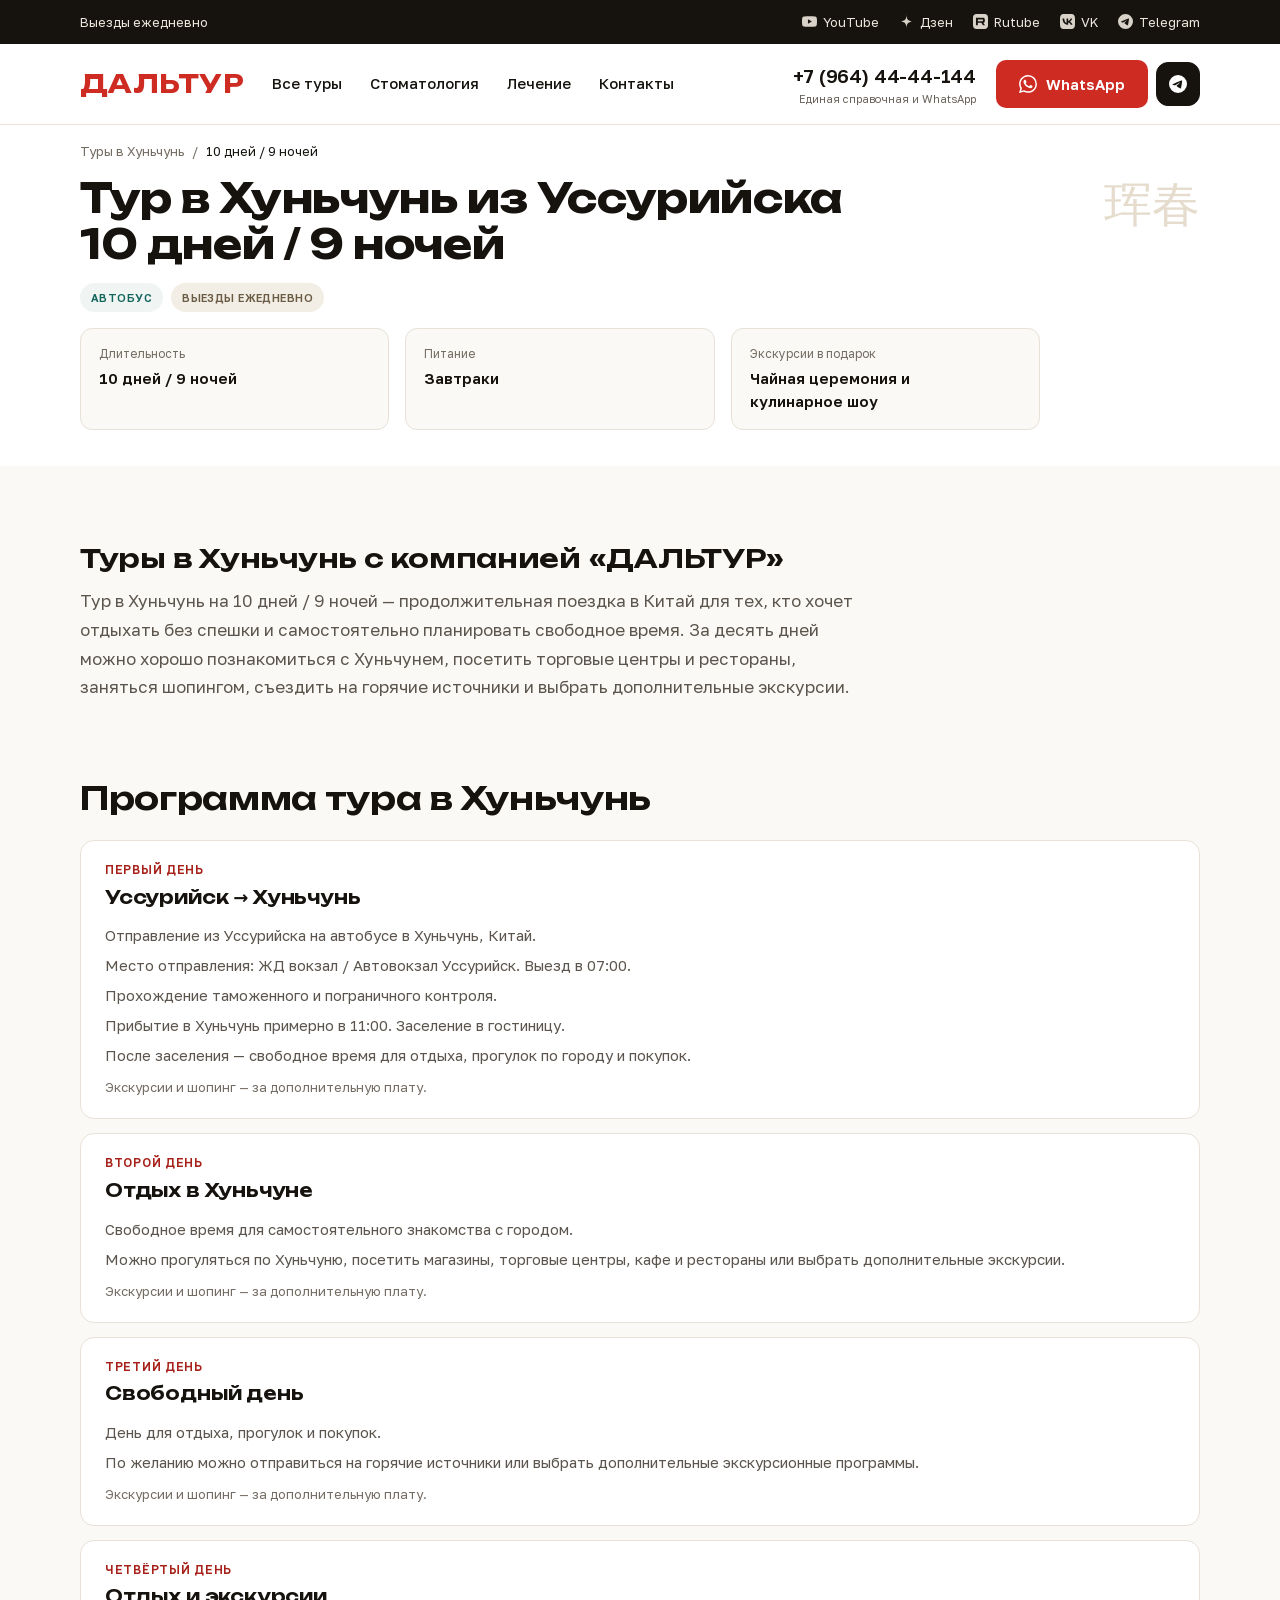
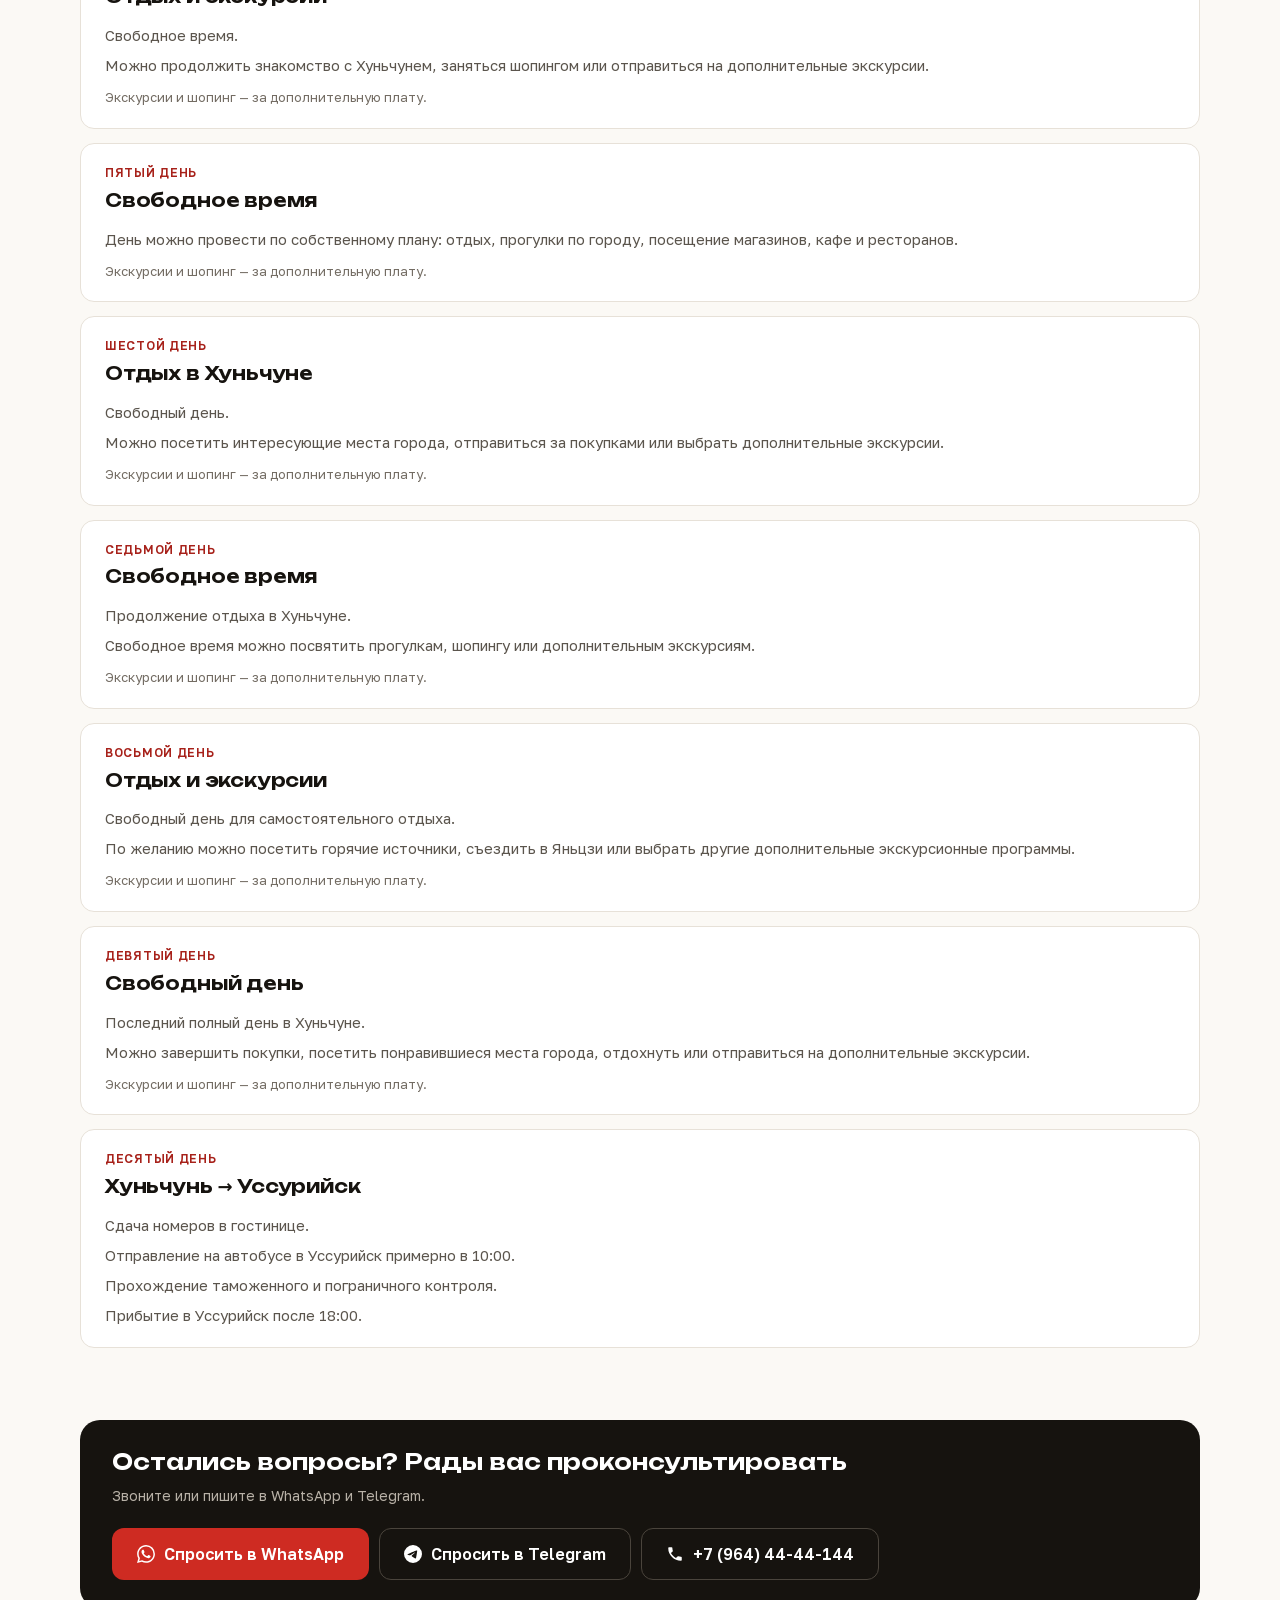
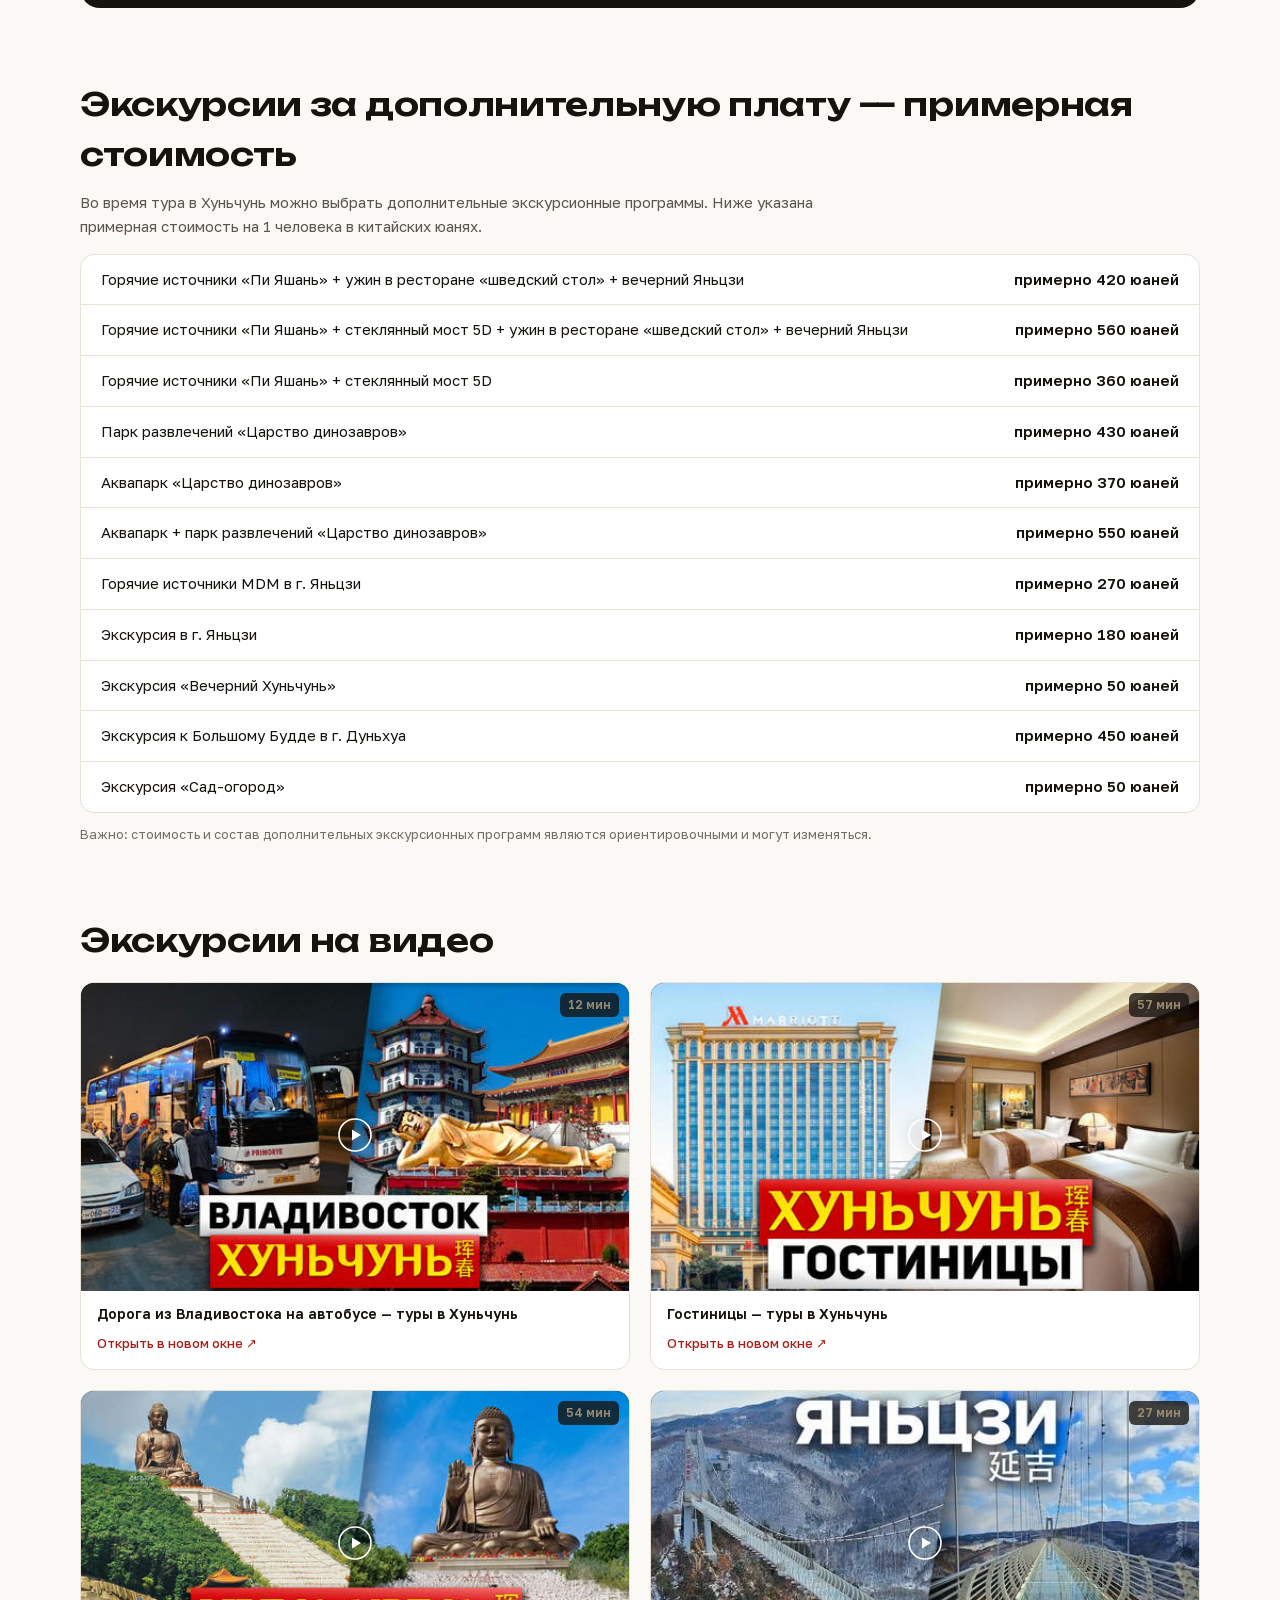
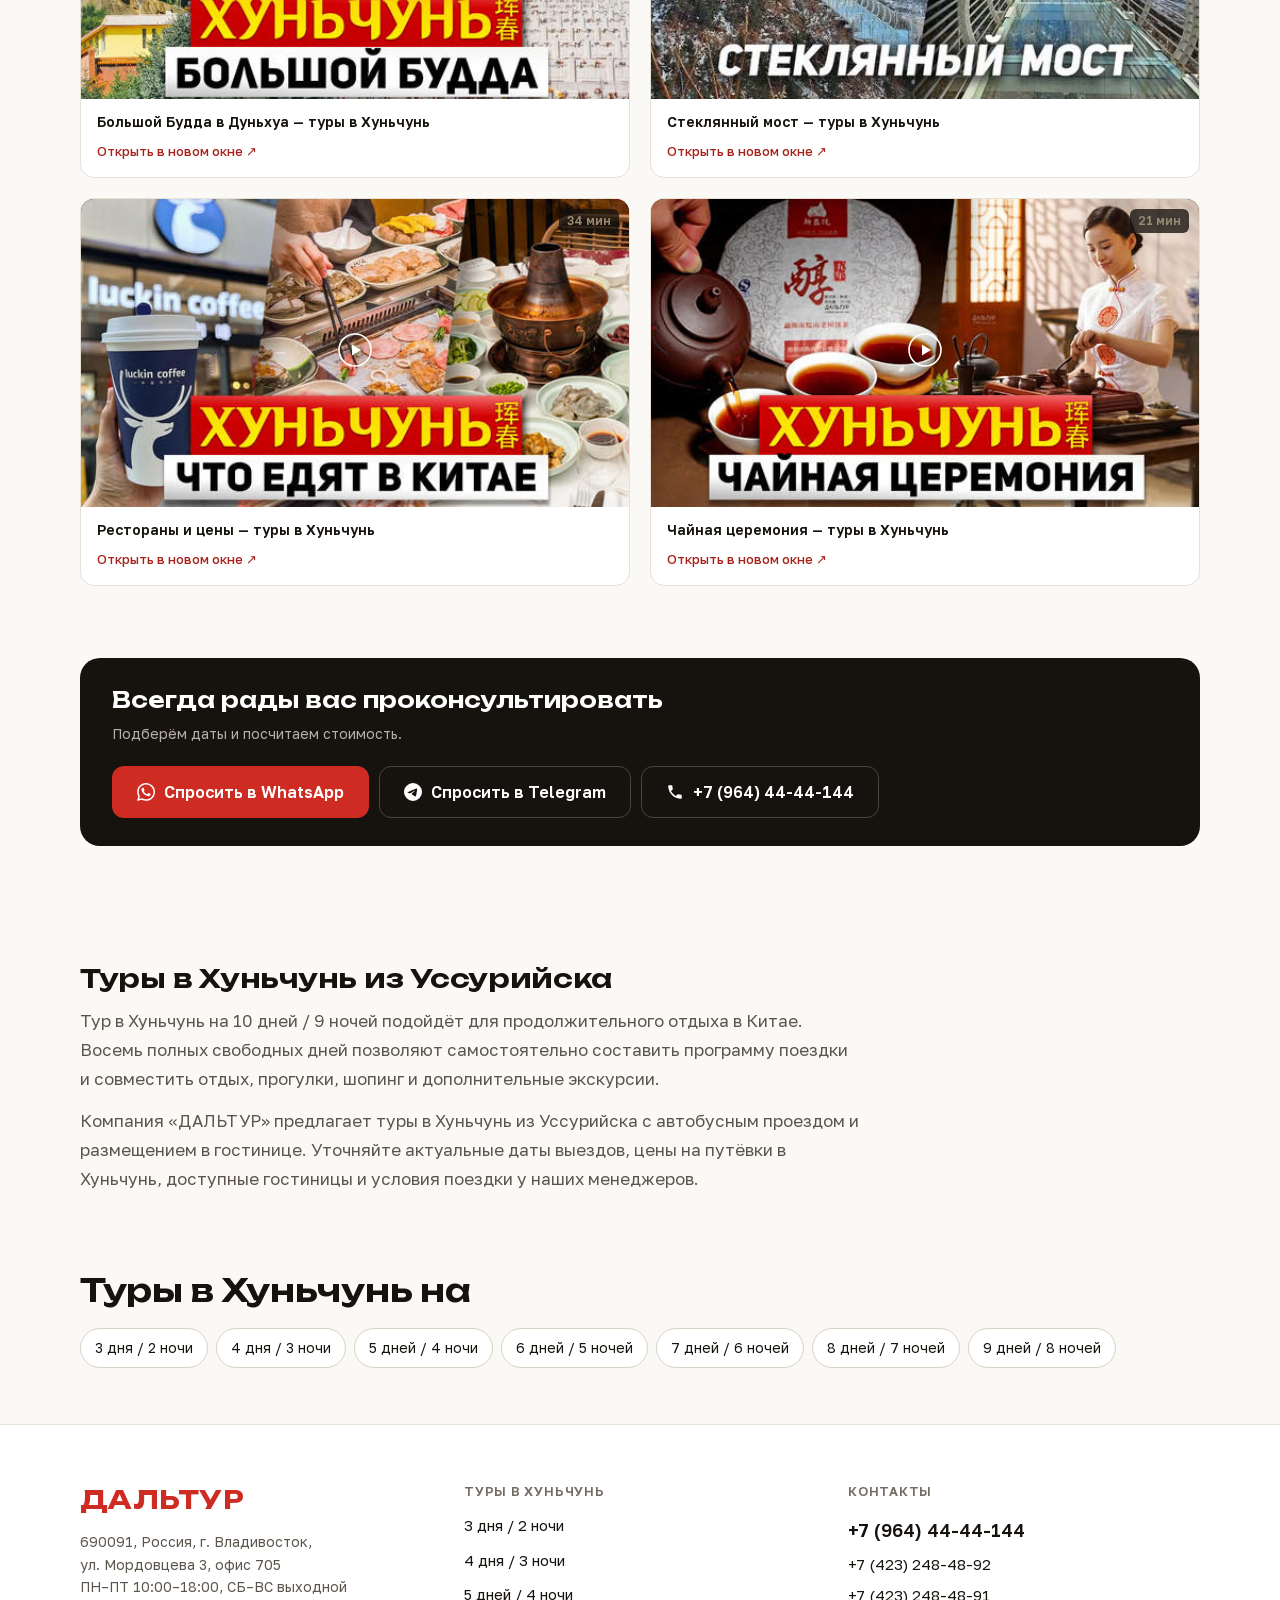
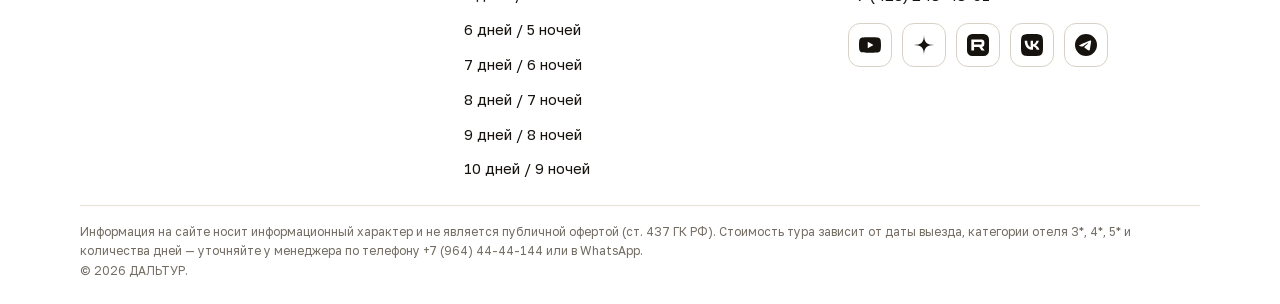
==== commit ee65884b: "feat: сплошные иконки сервисов одним цветом вместо контурных YouTube, VK, Telegram, WhatsApp — Simpl" ====
--- a/tur-10-dney.html
+++ b/tur-10-dney.html
@@ -25,7 +25,7 @@
   <div class="wrap">
     <span>Выезды ежедневно</span>
     <div class="topbar__right">
-      <a class="topbar__soc" href="https://www.youtube.com/@DALTOUR" target="_blank" rel="noopener"><svg width="15" height="15" viewBox="0 0 48 48" stroke-width="3.4" aria-hidden="true"><path fill="none" stroke="currentColor" stroke-linecap="round" stroke-linejoin="round" d="M43.112 14.394a5 5 0 0 0-3.533-3.533c-2.314-.894-24.732-1.332-31.236.025A5 5 0 0 0 4.81 14.42c-1.045 4.583-1.124 14.491.026 19.177a5 5 0 0 0 3.533 3.533c4.583 1.055 26.371 1.203 31.236 0a5 5 0 0 0 3.533-3.533c1.114-4.993 1.193-14.287-.026-19.203"/><path fill="none" stroke="currentColor" stroke-linecap="round" stroke-linejoin="round" d="M30.567 23.995L20.12 18.004v11.982Z"/></svg>YouTube</a> <a class="topbar__soc" href="https://dzen.ru/daltour" target="_blank" rel="noopener"><svg width="15" height="15" viewBox="0 0 48 48" stroke-width="3.4" aria-hidden="true"><path fill="none" stroke="currentColor" stroke-linecap="round" stroke-linejoin="round" d="M24 3.5C24 18.457 29.653 24 44.5 24C29.568 24 24 29.657 24 44.5C24 29.59 18.457 24 3.5 24C18.457 24 24 18.373 24 3.5"/></svg>Дзен</a> <a class="topbar__soc" href="https://rutube.ru/channel/54520250/" target="_blank" rel="noopener"><svg width="15" height="15" viewBox="0 0 48 48" stroke-width="3.4" aria-hidden="true"><path fill="none" stroke="currentColor" stroke-linecap="round" stroke-linejoin="round" d="M13.5 14.203h16.86a3.624 3.624 0 0 1 3.622 3.623v4.658c0 2-1.623 3.623-3.623 3.623H13.5zm16.046 11.904l4.954 7.69m-21-7.69v7.69"/><rect width="37" height="37" x="5.5" y="5.5" fill="none" stroke="currentColor" stroke-linecap="round" stroke-linejoin="round" rx="4" ry="4"/></svg>Rutube</a> <a class="topbar__soc" href="https://vk.ru/daltourvk" target="_blank" rel="noopener"><svg width="15" height="15" viewBox="0 0 48 48" stroke-width="3.4" aria-hidden="true"><path fill="none" stroke="currentColor" stroke-linecap="round" stroke-linejoin="round" d="M27.55 35.19v-6.64c4.46.68 5.87 4.19 8.71 6.64h7.24a29.36 29.36 0 0 0-7.9-10.47c2.6-3.58 5.36-6.95 6.71-12.06h-6.58c-2.58 3.91-3.94 8.49-8.18 11.51V12.66H18l2.28 2.82v10.05c-3.7-.43-6.2-7.2-8.91-12.87H4.5c2.5 7.66 7.76 24.47 23.05 22.53"/></svg>VK</a> <a class="topbar__soc" href="https://t.me/daltourChina" target="_blank" rel="noopener"><svg width="15" height="15" viewBox="0 0 48 48" stroke-width="3.4" aria-hidden="true"><path fill="none" stroke="currentColor" stroke-linecap="round" stroke-linejoin="round" d="M40.83 8.48c1.14 0 2 1 1.54 2.86l-5.58 26.3c-.39 1.87-1.52 2.32-3.08 1.45L20.4 29.26a.4.4 0 0 1 0-.65l15.37-13.88c.7-.62-.15-.92-1.07-.36L15.41 26.54a.46.46 0 0 1-.4.05L6.82 24C5 23.47 5 22.22 7.23 21.33L40 8.69a2.2 2.2 0 0 1 .83-.21"/></svg>Telegram</a>
+      <a class="topbar__soc" href="https://www.youtube.com/@DALTOUR" target="_blank" rel="noopener"><svg width="15" height="15" viewBox="0 0 24 24" aria-hidden="true"><path fill="currentColor" fill-rule="evenodd" d="M23.498 6.186a3.016 3.016 0 0 0-2.122-2.136C19.505 3.545 12 3.545 12 3.545s-7.505 0-9.377.505A3.017 3.017 0 0 0 .502 6.186C0 8.07 0 12 0 12s0 3.93.502 5.814a3.016 3.016 0 0 0 2.122 2.136c1.871.505 9.376.505 9.376.505s7.505 0 9.377-.505a3.015 3.015 0 0 0 2.122-2.136C24 15.93 24 12 24 12s0-3.93-.502-5.814zM9.545 15.568V8.432L15.818 12l-6.273 3.568z"/></svg>YouTube</a> <a class="topbar__soc" href="https://dzen.ru/daltour" target="_blank" rel="noopener"><svg width="15" height="15" viewBox="2 2 44 44" aria-hidden="true"><path fill="currentColor" fill-rule="evenodd" d="M24 3.5C24 18.457 29.653 24 44.5 24C29.568 24 24 29.657 24 44.5C24 29.59 18.457 24 3.5 24C18.457 24 24 18.373 24 3.5Z"/></svg>Дзен</a> <a class="topbar__soc" href="https://rutube.ru/channel/54520250/" target="_blank" rel="noopener"><svg width="15" height="15" viewBox="0 0 132 132" aria-hidden="true"><path fill="currentColor" fill-rule="evenodd" d="M32 0h68a32 32 0 0 1 32 32v68a32 32 0 0 1-32 32H32A32 32 0 0 1 0 100V32A32 32 0 0 1 32 0z M81.536 62.987H42.54V47.555h38.997c2.278 0 3.862.397 4.657 1.09s1.287 1.98 1.287 3.858v5.541c0 1.98-.492 3.265-1.287 3.959-.795.693-2.379.99-4.657.99zm2.675-29.981H26V99h16.539V77.53h30.479L87.48 99H106L90.055 77.429c5.878-.871 8.518-2.673 10.695-5.642s3.269-7.716 3.269-14.051v-4.948c0-3.758-.398-6.727-1.092-9.002s-1.88-4.255-3.565-6.033c-1.78-1.683-3.76-2.868-6.14-3.663-2.378-.693-5.35-1.09-9.01-1.09z"/></svg>Rutube</a> <a class="topbar__soc" href="https://vk.ru/daltourvk" target="_blank" rel="noopener"><svg width="15" height="15" viewBox="0 0 24 24" aria-hidden="true"><path fill="currentColor" fill-rule="evenodd" d="m9.489.004.729-.003h3.564l.73.003.914.01.433.007.418.011.403.014.388.016.374.021.36.025.345.03.333.033c1.74.196 2.933.616 3.833 1.516.9.9 1.32 2.092 1.516 3.833l.034.333.029.346.025.36.02.373.025.588.012.41.013.644.009.915.004.98-.001 3.313-.003.73-.01.914-.007.433-.011.418-.014.403-.016.388-.021.374-.025.36-.03.345-.033.333c-.196 1.74-.616 2.933-1.516 3.833-.9.9-2.092 1.32-3.833 1.516l-.333.034-.346.029-.36.025-.373.02-.588.025-.41.012-.644.013-.915.009-.98.004-3.313-.001-.73-.003-.914-.01-.433-.007-.418-.011-.403-.014-.388-.016-.374-.021-.36-.025-.345-.03-.333-.033c-1.74-.196-2.933-.616-3.833-1.516-.9-.9-1.32-2.092-1.516-3.833l-.034-.333-.029-.346-.025-.36-.02-.373-.025-.588-.012-.41-.013-.644-.009-.915-.004-.98.001-3.313.003-.73.01-.914.007-.433.011-.418.014-.403.016-.388.021-.374.025-.36.03-.345.033-.333c.196-1.74.616-2.933 1.516-3.833.9-.9 2.092-1.32 3.833-1.516l.333-.034.346-.029.36-.025.373-.02.588-.025.41-.012.644-.013.915-.009ZM6.79 7.3H4.05c.13 6.24 3.25 9.99 8.72 9.99h.31v-3.57c2.01.2 3.53 1.67 4.14 3.57h2.84c-.78-2.84-2.83-4.41-4.11-5.01 1.28-.74 3.08-2.54 3.51-4.98h-2.58c-.56 1.98-2.22 3.78-3.8 3.95V7.3H10.5v6.92c-1.6-.4-3.62-2.34-3.71-6.92Z"/></svg>VK</a> <a class="topbar__soc" href="https://t.me/daltourChina" target="_blank" rel="noopener"><svg width="15" height="15" viewBox="0 0 24 24" aria-hidden="true"><path fill="currentColor" fill-rule="evenodd" d="M11.944 0A12 12 0 0 0 0 12a12 12 0 0 0 12 12 12 12 0 0 0 12-12A12 12 0 0 0 12 0a12 12 0 0 0-.056 0zm4.962 7.224c.1-.002.321.023.465.14a.506.506 0 0 1 .171.325c.016.093.036.306.02.472-.18 1.898-.962 6.502-1.36 8.627-.168.9-.499 1.201-.82 1.23-.696.065-1.225-.46-1.9-.902-1.056-.693-1.653-1.124-2.678-1.8-1.185-.78-.417-1.21.258-1.91.177-.184 3.247-2.977 3.307-3.23.007-.032.014-.15-.056-.212s-.174-.041-.249-.024c-.106.024-1.793 1.14-5.061 3.345-.48.33-.913.49-1.302.48-.428-.008-1.252-.241-1.865-.44-.752-.245-1.349-.374-1.297-.789.027-.216.325-.437.893-.663 3.498-1.524 5.83-2.529 6.998-3.014 3.332-1.386 4.025-1.627 4.476-1.635z"/></svg>Telegram</a>
     </div>
   </div>
 </div>
@@ -51,12 +51,12 @@
         <span>Единая справочная и WhatsApp</span>
       </span>
       <span class="msgr">
-        <a class="btn btn--primary" href="https://wa.me/79644444144?text=%D0%97%D0%B4%D1%80%D0%B0%D0%B2%D1%81%D1%82%D0%B2%D1%83%D0%B9%D1%82%D0%B5%21%20%D0%98%D0%BD%D1%82%D0%B5%D1%80%D0%B5%D1%81%D1%83%D1%8E%D1%82%20%D1%82%D1%83%D1%80%D1%8B%20%D0%B2%20%D0%A5%D1%83%D0%BD%D1%8C%D1%87%D1%83%D0%BD%D1%8C%20%D0%B8%D0%B7%20%D0%A3%D1%81%D1%81%D1%83%D1%80%D0%B8%D0%B9%D1%81%D0%BA%D0%B0." target="_blank" rel="noopener"><svg width="18" height="18" viewBox="0 0 48 48" stroke-width="3.2" aria-hidden="true"><path fill="none" stroke="currentColor" stroke-linecap="round" stroke-linejoin="round" d="M24 2.5c-11.885.013-21.51 9.658-21.497 21.543A21.5 21.5 0 0 0 5.15 34.36L3.5 44.5l10.14-1.65c10.41 5.71 23.48 1.901 29.19-8.51s1.902-23.479-8.509-29.19a21.5 21.5 0 0 0-10.32-2.65Zm-10.75 9.77h5.86a1 1 0 0 1 1 1a10.4 10.4 0 0 0 .66 3.91a1.93 1.93 0 0 1-.66 2.44l-2.05 2a18.6 18.6 0 0 0 3.52 4.79A18.6 18.6 0 0 0 26.35 30l2-2.05c1-1 1.46-1 2.44-.66a10.4 10.4 0 0 0 3.91.66a1.05 1.05 0 0 1 1 1v5.86a1.05 1.05 0 0 1-1 1a23.68 23.68 0 0 1-15.64-6.84a23.6 23.6 0 0 1-6.84-15.64a1.07 1.07 0 0 1 1.03-1.06"/></svg> WhatsApp</a>
-        <a class="icon-btn icon-btn--tg" href="https://t.me/daltourChina" target="_blank" rel="noopener" aria-label="Написать в Telegram"><svg width="18" height="18" viewBox="0 0 48 48" stroke-width="3.2" aria-hidden="true"><path fill="none" stroke="currentColor" stroke-linecap="round" stroke-linejoin="round" d="M40.83 8.48c1.14 0 2 1 1.54 2.86l-5.58 26.3c-.39 1.87-1.52 2.32-3.08 1.45L20.4 29.26a.4.4 0 0 1 0-.65l15.37-13.88c.7-.62-.15-.92-1.07-.36L15.41 26.54a.46.46 0 0 1-.4.05L6.82 24C5 23.47 5 22.22 7.23 21.33L40 8.69a2.2 2.2 0 0 1 .83-.21"/></svg></a>
+        <a class="btn btn--primary" href="https://wa.me/79644444144?text=%D0%97%D0%B4%D1%80%D0%B0%D0%B2%D1%81%D1%82%D0%B2%D1%83%D0%B9%D1%82%D0%B5%21%20%D0%98%D0%BD%D1%82%D0%B5%D1%80%D0%B5%D1%81%D1%83%D1%8E%D1%82%20%D1%82%D1%83%D1%80%D1%8B%20%D0%B2%20%D0%A5%D1%83%D0%BD%D1%8C%D1%87%D1%83%D0%BD%D1%8C%20%D0%B8%D0%B7%20%D0%A3%D1%81%D1%81%D1%83%D1%80%D0%B8%D0%B9%D1%81%D0%BA%D0%B0." target="_blank" rel="noopener"><svg width="18" height="18" viewBox="0 0 24 24" aria-hidden="true"><path fill="currentColor" fill-rule="evenodd" d="M17.472 14.382c-.297-.149-1.758-.867-2.03-.967-.273-.099-.471-.148-.67.15-.197.297-.767.966-.94 1.164-.173.199-.347.223-.644.075-.297-.15-1.255-.463-2.39-1.475-.883-.788-1.48-1.761-1.653-2.059-.173-.297-.018-.458.13-.606.134-.133.298-.347.446-.52.149-.174.198-.298.298-.497.099-.198.05-.371-.025-.52-.075-.149-.669-1.612-.916-2.207-.242-.579-.487-.5-.669-.51-.173-.008-.371-.01-.57-.01-.198 0-.52.074-.792.372-.272.297-1.04 1.016-1.04 2.479 0 1.462 1.065 2.875 1.213 3.074.149.198 2.096 3.2 5.077 4.487.709.306 1.262.489 1.694.625.712.227 1.36.195 1.871.118.571-.085 1.758-.719 2.006-1.413.248-.694.248-1.289.173-1.413-.074-.124-.272-.198-.57-.347m-5.421 7.403h-.004a9.87 9.87 0 01-5.031-1.378l-.361-.214-3.741.982.998-3.648-.235-.374a9.86 9.86 0 01-1.51-5.26c.001-5.45 4.436-9.884 9.888-9.884 2.64 0 5.122 1.03 6.988 2.898a9.825 9.825 0 012.893 6.994c-.003 5.45-4.437 9.884-9.885 9.884m8.413-18.297A11.815 11.815 0 0012.05 0C5.495 0 .16 5.335.157 11.892c0 2.096.547 4.142 1.588 5.945L.057 24l6.305-1.654a11.882 11.882 0 005.683 1.448h.005c6.554 0 11.89-5.335 11.893-11.893a11.821 11.821 0 00-3.48-8.413Z"/></svg> WhatsApp</a>
+        <a class="icon-btn icon-btn--tg" href="https://t.me/daltourChina" target="_blank" rel="noopener" aria-label="Написать в Telegram"><svg width="18" height="18" viewBox="0 0 24 24" aria-hidden="true"><path fill="currentColor" fill-rule="evenodd" d="M11.944 0A12 12 0 0 0 0 12a12 12 0 0 0 12 12 12 12 0 0 0 12-12A12 12 0 0 0 12 0a12 12 0 0 0-.056 0zm4.962 7.224c.1-.002.321.023.465.14a.506.506 0 0 1 .171.325c.016.093.036.306.02.472-.18 1.898-.962 6.502-1.36 8.627-.168.9-.499 1.201-.82 1.23-.696.065-1.225-.46-1.9-.902-1.056-.693-1.653-1.124-2.678-1.8-1.185-.78-.417-1.21.258-1.91.177-.184 3.247-2.977 3.307-3.23.007-.032.014-.15-.056-.212s-.174-.041-.249-.024c-.106.024-1.793 1.14-5.061 3.345-.48.33-.913.49-1.302.48-.428-.008-1.252-.241-1.865-.44-.752-.245-1.349-.374-1.297-.789.027-.216.325-.437.893-.663 3.498-1.524 5.83-2.529 6.998-3.014 3.332-1.386 4.025-1.627 4.476-1.635z"/></svg></a>
       </span>
     </div>
 
-    <a class="icon-btn icon-btn--accent header__wa-mobile" href="https://wa.me/79644444144?text=%D0%97%D0%B4%D1%80%D0%B0%D0%B2%D1%81%D1%82%D0%B2%D1%83%D0%B9%D1%82%D0%B5%21%20%D0%98%D0%BD%D1%82%D0%B5%D1%80%D0%B5%D1%81%D1%83%D1%8E%D1%82%20%D1%82%D1%83%D1%80%D1%8B%20%D0%B2%20%D0%A5%D1%83%D0%BD%D1%8C%D1%87%D1%83%D0%BD%D1%8C%20%D0%B8%D0%B7%20%D0%A3%D1%81%D1%81%D1%83%D1%80%D0%B8%D0%B9%D1%81%D0%BA%D0%B0." target="_blank" rel="noopener" aria-label="Написать в WhatsApp"><svg width="18" height="18" viewBox="0 0 48 48" stroke-width="3.2" aria-hidden="true"><path fill="none" stroke="currentColor" stroke-linecap="round" stroke-linejoin="round" d="M24 2.5c-11.885.013-21.51 9.658-21.497 21.543A21.5 21.5 0 0 0 5.15 34.36L3.5 44.5l10.14-1.65c10.41 5.71 23.48 1.901 29.19-8.51s1.902-23.479-8.509-29.19a21.5 21.5 0 0 0-10.32-2.65Zm-10.75 9.77h5.86a1 1 0 0 1 1 1a10.4 10.4 0 0 0 .66 3.91a1.93 1.93 0 0 1-.66 2.44l-2.05 2a18.6 18.6 0 0 0 3.52 4.79A18.6 18.6 0 0 0 26.35 30l2-2.05c1-1 1.46-1 2.44-.66a10.4 10.4 0 0 0 3.91.66a1.05 1.05 0 0 1 1 1v5.86a1.05 1.05 0 0 1-1 1a23.68 23.68 0 0 1-15.64-6.84a23.6 23.6 0 0 1-6.84-15.64a1.07 1.07 0 0 1 1.03-1.06"/></svg></a>
+    <a class="icon-btn icon-btn--accent header__wa-mobile" href="https://wa.me/79644444144?text=%D0%97%D0%B4%D1%80%D0%B0%D0%B2%D1%81%D1%82%D0%B2%D1%83%D0%B9%D1%82%D0%B5%21%20%D0%98%D0%BD%D1%82%D0%B5%D1%80%D0%B5%D1%81%D1%83%D1%8E%D1%82%20%D1%82%D1%83%D1%80%D1%8B%20%D0%B2%20%D0%A5%D1%83%D0%BD%D1%8C%D1%87%D1%83%D0%BD%D1%8C%20%D0%B8%D0%B7%20%D0%A3%D1%81%D1%81%D1%83%D1%80%D0%B8%D0%B9%D1%81%D0%BA%D0%B0." target="_blank" rel="noopener" aria-label="Написать в WhatsApp"><svg width="18" height="18" viewBox="0 0 24 24" aria-hidden="true"><path fill="currentColor" fill-rule="evenodd" d="M17.472 14.382c-.297-.149-1.758-.867-2.03-.967-.273-.099-.471-.148-.67.15-.197.297-.767.966-.94 1.164-.173.199-.347.223-.644.075-.297-.15-1.255-.463-2.39-1.475-.883-.788-1.48-1.761-1.653-2.059-.173-.297-.018-.458.13-.606.134-.133.298-.347.446-.52.149-.174.198-.298.298-.497.099-.198.05-.371-.025-.52-.075-.149-.669-1.612-.916-2.207-.242-.579-.487-.5-.669-.51-.173-.008-.371-.01-.57-.01-.198 0-.52.074-.792.372-.272.297-1.04 1.016-1.04 2.479 0 1.462 1.065 2.875 1.213 3.074.149.198 2.096 3.2 5.077 4.487.709.306 1.262.489 1.694.625.712.227 1.36.195 1.871.118.571-.085 1.758-.719 2.006-1.413.248-.694.248-1.289.173-1.413-.074-.124-.272-.198-.57-.347m-5.421 7.403h-.004a9.87 9.87 0 01-5.031-1.378l-.361-.214-3.741.982.998-3.648-.235-.374a9.86 9.86 0 01-1.51-5.26c.001-5.45 4.436-9.884 9.888-9.884 2.64 0 5.122 1.03 6.988 2.898a9.825 9.825 0 012.893 6.994c-.003 5.45-4.437 9.884-9.885 9.884m8.413-18.297A11.815 11.815 0 0012.05 0C5.495 0 .16 5.335.157 11.892c0 2.096.547 4.142 1.588 5.945L.057 24l6.305-1.654a11.882 11.882 0 005.683 1.448h.005c6.554 0 11.89-5.335 11.893-11.893a11.821 11.821 0 00-3.48-8.413Z"/></svg></a>
   </div>
 </header>
 
@@ -76,9 +76,9 @@
     <a href="https://lechenie-v-kitae.hunchun-hunchun.ru/">Лечение</a>
     <a href="https://ussuriysk.hunchun-hunchun.ru/#kontakty">Контакты</a>
     <div class="drawer__contacts">
-      <a class="btn btn--primary" href="https://wa.me/79644444144?text=%D0%97%D0%B4%D1%80%D0%B0%D0%B2%D1%81%D1%82%D0%B2%D1%83%D0%B9%D1%82%D0%B5%21%20%D0%98%D0%BD%D1%82%D0%B5%D1%80%D0%B5%D1%81%D1%83%D1%8E%D1%82%20%D1%82%D1%83%D1%80%D1%8B%20%D0%B2%20%D0%A5%D1%83%D0%BD%D1%8C%D1%87%D1%83%D0%BD%D1%8C%20%D0%B8%D0%B7%20%D0%A3%D1%81%D1%81%D1%83%D1%80%D0%B8%D0%B9%D1%81%D0%BA%D0%B0." target="_blank" rel="noopener"><svg width="18" height="18" viewBox="0 0 48 48" stroke-width="3.2" aria-hidden="true"><path fill="none" stroke="currentColor" stroke-linecap="round" stroke-linejoin="round" d="M24 2.5c-11.885.013-21.51 9.658-21.497 21.543A21.5 21.5 0 0 0 5.15 34.36L3.5 44.5l10.14-1.65c10.41 5.71 23.48 1.901 29.19-8.51s1.902-23.479-8.509-29.19a21.5 21.5 0 0 0-10.32-2.65Zm-10.75 9.77h5.86a1 1 0 0 1 1 1a10.4 10.4 0 0 0 .66 3.91a1.93 1.93 0 0 1-.66 2.44l-2.05 2a18.6 18.6 0 0 0 3.52 4.79A18.6 18.6 0 0 0 26.35 30l2-2.05c1-1 1.46-1 2.44-.66a10.4 10.4 0 0 0 3.91.66a1.05 1.05 0 0 1 1 1v5.86a1.05 1.05 0 0 1-1 1a23.68 23.68 0 0 1-15.64-6.84a23.6 23.6 0 0 1-6.84-15.64a1.07 1.07 0 0 1 1.03-1.06"/></svg> Спросить в WhatsApp</a>
-      <a class="btn btn--ghost" href="https://t.me/daltourChina" target="_blank" rel="noopener"><svg width="18" height="18" viewBox="0 0 48 48" stroke-width="3.2" aria-hidden="true"><path fill="none" stroke="currentColor" stroke-linecap="round" stroke-linejoin="round" d="M40.83 8.48c1.14 0 2 1 1.54 2.86l-5.58 26.3c-.39 1.87-1.52 2.32-3.08 1.45L20.4 29.26a.4.4 0 0 1 0-.65l15.37-13.88c.7-.62-.15-.92-1.07-.36L15.41 26.54a.46.46 0 0 1-.4.05L6.82 24C5 23.47 5 22.22 7.23 21.33L40 8.69a2.2 2.2 0 0 1 .83-.21"/></svg> Спросить в Telegram</a>
-      <a class="btn btn--ghost btn--tel" href="tel:+79644444144"><svg width="18" height="18" viewBox="0 0 18 18" fill="none" aria-hidden="true"><path d="M3 3.5h3l1.2 3-1.6 1.2a9 9 0 0 0 4.7 4.7L11.5 11l3 1.2v3a13 13 0 0 1-11.5-11.7z" stroke="currentColor" stroke-width="1.4" stroke-linejoin="round"/></svg> +7 (964) 44-44-144</a>
+      <a class="btn btn--primary" href="https://wa.me/79644444144?text=%D0%97%D0%B4%D1%80%D0%B0%D0%B2%D1%81%D1%82%D0%B2%D1%83%D0%B9%D1%82%D0%B5%21%20%D0%98%D0%BD%D1%82%D0%B5%D1%80%D0%B5%D1%81%D1%83%D1%8E%D1%82%20%D1%82%D1%83%D1%80%D1%8B%20%D0%B2%20%D0%A5%D1%83%D0%BD%D1%8C%D1%87%D1%83%D0%BD%D1%8C%20%D0%B8%D0%B7%20%D0%A3%D1%81%D1%81%D1%83%D1%80%D0%B8%D0%B9%D1%81%D0%BA%D0%B0." target="_blank" rel="noopener"><svg width="18" height="18" viewBox="0 0 24 24" aria-hidden="true"><path fill="currentColor" fill-rule="evenodd" d="M17.472 14.382c-.297-.149-1.758-.867-2.03-.967-.273-.099-.471-.148-.67.15-.197.297-.767.966-.94 1.164-.173.199-.347.223-.644.075-.297-.15-1.255-.463-2.39-1.475-.883-.788-1.48-1.761-1.653-2.059-.173-.297-.018-.458.13-.606.134-.133.298-.347.446-.52.149-.174.198-.298.298-.497.099-.198.05-.371-.025-.52-.075-.149-.669-1.612-.916-2.207-.242-.579-.487-.5-.669-.51-.173-.008-.371-.01-.57-.01-.198 0-.52.074-.792.372-.272.297-1.04 1.016-1.04 2.479 0 1.462 1.065 2.875 1.213 3.074.149.198 2.096 3.2 5.077 4.487.709.306 1.262.489 1.694.625.712.227 1.36.195 1.871.118.571-.085 1.758-.719 2.006-1.413.248-.694.248-1.289.173-1.413-.074-.124-.272-.198-.57-.347m-5.421 7.403h-.004a9.87 9.87 0 01-5.031-1.378l-.361-.214-3.741.982.998-3.648-.235-.374a9.86 9.86 0 01-1.51-5.26c.001-5.45 4.436-9.884 9.888-9.884 2.64 0 5.122 1.03 6.988 2.898a9.825 9.825 0 012.893 6.994c-.003 5.45-4.437 9.884-9.885 9.884m8.413-18.297A11.815 11.815 0 0012.05 0C5.495 0 .16 5.335.157 11.892c0 2.096.547 4.142 1.588 5.945L.057 24l6.305-1.654a11.882 11.882 0 005.683 1.448h.005c6.554 0 11.89-5.335 11.893-11.893a11.821 11.821 0 00-3.48-8.413Z"/></svg> Спросить в WhatsApp</a>
+      <a class="btn btn--ghost" href="https://t.me/daltourChina" target="_blank" rel="noopener"><svg width="18" height="18" viewBox="0 0 24 24" aria-hidden="true"><path fill="currentColor" fill-rule="evenodd" d="M11.944 0A12 12 0 0 0 0 12a12 12 0 0 0 12 12 12 12 0 0 0 12-12A12 12 0 0 0 12 0a12 12 0 0 0-.056 0zm4.962 7.224c.1-.002.321.023.465.14a.506.506 0 0 1 .171.325c.016.093.036.306.02.472-.18 1.898-.962 6.502-1.36 8.627-.168.9-.499 1.201-.82 1.23-.696.065-1.225-.46-1.9-.902-1.056-.693-1.653-1.124-2.678-1.8-1.185-.78-.417-1.21.258-1.91.177-.184 3.247-2.977 3.307-3.23.007-.032.014-.15-.056-.212s-.174-.041-.249-.024c-.106.024-1.793 1.14-5.061 3.345-.48.33-.913.49-1.302.48-.428-.008-1.252-.241-1.865-.44-.752-.245-1.349-.374-1.297-.789.027-.216.325-.437.893-.663 3.498-1.524 5.83-2.529 6.998-3.014 3.332-1.386 4.025-1.627 4.476-1.635z"/></svg> Спросить в Telegram</a>
+      <a class="btn btn--ghost btn--tel" href="tel:+79644444144"><svg width="18" height="18" viewBox="0 0 24 24" aria-hidden="true"><path fill="currentColor" d="M6.62 10.79c1.44 2.83 3.76 5.15 6.59 6.59l2.2-2.2c.28-.28.67-.36 1.02-.25c1.12.37 2.32.57 3.57.57a1 1 0 0 1 1 1V20a1 1 0 0 1-1 1A17 17 0 0 1 3 4a1 1 0 0 1 1-1h3.5a1 1 0 0 1 1 1c0 1.25.2 2.45.57 3.57c.11.35.03.74-.25 1.02z"/></svg> +7 (964) 44-44-144</a>
     </div>
   </nav>
 </div>
@@ -230,9 +230,9 @@
           <span>Звоните или пишите в WhatsApp и Telegram.</span>
         </div>
         <div class="contacts__actions">
-          <a class="btn btn--primary" href="https://wa.me/79644444144?text=%D0%97%D0%B4%D1%80%D0%B0%D0%B2%D1%81%D1%82%D0%B2%D1%83%D0%B9%D1%82%D0%B5%21%20%D0%98%D0%BD%D1%82%D0%B5%D1%80%D0%B5%D1%81%D1%83%D0%B5%D1%82%20%D1%82%D1%83%D1%80%20%D0%B2%20%D0%A5%D1%83%D0%BD%D1%8C%D1%87%D1%83%D0%BD%D1%8C%20%D0%BD%D0%B0%2010%20%D0%B4%D0%BD%D0%B5%D0%B9%20/%209%20%D0%BD%D0%BE%D1%87%D0%B5%D0%B9.%20%D0%9F%D0%BE%D0%B4%D1%81%D0%BA%D0%B0%D0%B6%D0%B8%D1%82%D0%B5%20%D0%B1%D0%BB%D0%B8%D0%B6%D0%B0%D0%B9%D1%88%D0%B8%D0%B5%20%D0%B4%D0%B0%D1%82%D1%8B%20%D0%B8%20%D1%81%D1%82%D0%BE%D0%B8%D0%BC%D0%BE%D1%81%D1%82%D1%8C." target="_blank" rel="noopener"><svg width="18" height="18" viewBox="0 0 48 48" stroke-width="3.2" aria-hidden="true"><path fill="none" stroke="currentColor" stroke-linecap="round" stroke-linejoin="round" d="M24 2.5c-11.885.013-21.51 9.658-21.497 21.543A21.5 21.5 0 0 0 5.15 34.36L3.5 44.5l10.14-1.65c10.41 5.71 23.48 1.901 29.19-8.51s1.902-23.479-8.509-29.19a21.5 21.5 0 0 0-10.32-2.65Zm-10.75 9.77h5.86a1 1 0 0 1 1 1a10.4 10.4 0 0 0 .66 3.91a1.93 1.93 0 0 1-.66 2.44l-2.05 2a18.6 18.6 0 0 0 3.52 4.79A18.6 18.6 0 0 0 26.35 30l2-2.05c1-1 1.46-1 2.44-.66a10.4 10.4 0 0 0 3.91.66a1.05 1.05 0 0 1 1 1v5.86a1.05 1.05 0 0 1-1 1a23.68 23.68 0 0 1-15.64-6.84a23.6 23.6 0 0 1-6.84-15.64a1.07 1.07 0 0 1 1.03-1.06"/></svg> Спросить в WhatsApp</a>
-          <a class="btn btn--ghost" href="https://t.me/daltourChina" target="_blank" rel="noopener"><svg width="18" height="18" viewBox="0 0 48 48" stroke-width="3.2" aria-hidden="true"><path fill="none" stroke="currentColor" stroke-linecap="round" stroke-linejoin="round" d="M40.83 8.48c1.14 0 2 1 1.54 2.86l-5.58 26.3c-.39 1.87-1.52 2.32-3.08 1.45L20.4 29.26a.4.4 0 0 1 0-.65l15.37-13.88c.7-.62-.15-.92-1.07-.36L15.41 26.54a.46.46 0 0 1-.4.05L6.82 24C5 23.47 5 22.22 7.23 21.33L40 8.69a2.2 2.2 0 0 1 .83-.21"/></svg> Спросить в Telegram</a>
-          <a class="btn btn--ghost btn--tel" href="tel:+79644444144"><svg width="18" height="18" viewBox="0 0 18 18" fill="none" aria-hidden="true"><path d="M3 3.5h3l1.2 3-1.6 1.2a9 9 0 0 0 4.7 4.7L11.5 11l3 1.2v3a13 13 0 0 1-11.5-11.7z" stroke="currentColor" stroke-width="1.4" stroke-linejoin="round"/></svg> +7 (964) 44-44-144</a>
+          <a class="btn btn--primary" href="https://wa.me/79644444144?text=%D0%97%D0%B4%D1%80%D0%B0%D0%B2%D1%81%D1%82%D0%B2%D1%83%D0%B9%D1%82%D0%B5%21%20%D0%98%D0%BD%D1%82%D0%B5%D1%80%D0%B5%D1%81%D1%83%D0%B5%D1%82%20%D1%82%D1%83%D1%80%20%D0%B2%20%D0%A5%D1%83%D0%BD%D1%8C%D1%87%D1%83%D0%BD%D1%8C%20%D0%BD%D0%B0%2010%20%D0%B4%D0%BD%D0%B5%D0%B9%20/%209%20%D0%BD%D0%BE%D1%87%D0%B5%D0%B9.%20%D0%9F%D0%BE%D0%B4%D1%81%D0%BA%D0%B0%D0%B6%D0%B8%D1%82%D0%B5%20%D0%B1%D0%BB%D0%B8%D0%B6%D0%B0%D0%B9%D1%88%D0%B8%D0%B5%20%D0%B4%D0%B0%D1%82%D1%8B%20%D0%B8%20%D1%81%D1%82%D0%BE%D0%B8%D0%BC%D0%BE%D1%81%D1%82%D1%8C." target="_blank" rel="noopener"><svg width="18" height="18" viewBox="0 0 24 24" aria-hidden="true"><path fill="currentColor" fill-rule="evenodd" d="M17.472 14.382c-.297-.149-1.758-.867-2.03-.967-.273-.099-.471-.148-.67.15-.197.297-.767.966-.94 1.164-.173.199-.347.223-.644.075-.297-.15-1.255-.463-2.39-1.475-.883-.788-1.48-1.761-1.653-2.059-.173-.297-.018-.458.13-.606.134-.133.298-.347.446-.52.149-.174.198-.298.298-.497.099-.198.05-.371-.025-.52-.075-.149-.669-1.612-.916-2.207-.242-.579-.487-.5-.669-.51-.173-.008-.371-.01-.57-.01-.198 0-.52.074-.792.372-.272.297-1.04 1.016-1.04 2.479 0 1.462 1.065 2.875 1.213 3.074.149.198 2.096 3.2 5.077 4.487.709.306 1.262.489 1.694.625.712.227 1.36.195 1.871.118.571-.085 1.758-.719 2.006-1.413.248-.694.248-1.289.173-1.413-.074-.124-.272-.198-.57-.347m-5.421 7.403h-.004a9.87 9.87 0 01-5.031-1.378l-.361-.214-3.741.982.998-3.648-.235-.374a9.86 9.86 0 01-1.51-5.26c.001-5.45 4.436-9.884 9.888-9.884 2.64 0 5.122 1.03 6.988 2.898a9.825 9.825 0 012.893 6.994c-.003 5.45-4.437 9.884-9.885 9.884m8.413-18.297A11.815 11.815 0 0012.05 0C5.495 0 .16 5.335.157 11.892c0 2.096.547 4.142 1.588 5.945L.057 24l6.305-1.654a11.882 11.882 0 005.683 1.448h.005c6.554 0 11.89-5.335 11.893-11.893a11.821 11.821 0 00-3.48-8.413Z"/></svg> Спросить в WhatsApp</a>
+          <a class="btn btn--ghost" href="https://t.me/daltourChina" target="_blank" rel="noopener"><svg width="18" height="18" viewBox="0 0 24 24" aria-hidden="true"><path fill="currentColor" fill-rule="evenodd" d="M11.944 0A12 12 0 0 0 0 12a12 12 0 0 0 12 12 12 12 0 0 0 12-12A12 12 0 0 0 12 0a12 12 0 0 0-.056 0zm4.962 7.224c.1-.002.321.023.465.14a.506.506 0 0 1 .171.325c.016.093.036.306.02.472-.18 1.898-.962 6.502-1.36 8.627-.168.9-.499 1.201-.82 1.23-.696.065-1.225-.46-1.9-.902-1.056-.693-1.653-1.124-2.678-1.8-1.185-.78-.417-1.21.258-1.91.177-.184 3.247-2.977 3.307-3.23.007-.032.014-.15-.056-.212s-.174-.041-.249-.024c-.106.024-1.793 1.14-5.061 3.345-.48.33-.913.49-1.302.48-.428-.008-1.252-.241-1.865-.44-.752-.245-1.349-.374-1.297-.789.027-.216.325-.437.893-.663 3.498-1.524 5.83-2.529 6.998-3.014 3.332-1.386 4.025-1.627 4.476-1.635z"/></svg> Спросить в Telegram</a>
+          <a class="btn btn--ghost btn--tel" href="tel:+79644444144"><svg width="18" height="18" viewBox="0 0 24 24" aria-hidden="true"><path fill="currentColor" d="M6.62 10.79c1.44 2.83 3.76 5.15 6.59 6.59l2.2-2.2c.28-.28.67-.36 1.02-.25c1.12.37 2.32.57 3.57.57a1 1 0 0 1 1 1V20a1 1 0 0 1-1 1A17 17 0 0 1 3 4a1 1 0 0 1 1-1h3.5a1 1 0 0 1 1 1c0 1.25.2 2.45.57 3.57c.11.35.03.74-.25 1.02z"/></svg> +7 (964) 44-44-144</a>
         </div>
       </div>
     </div>
@@ -323,9 +323,9 @@
           <span>Подберём даты и посчитаем стоимость.</span>
         </div>
         <div class="contacts__actions">
-          <a class="btn btn--primary" href="https://wa.me/79644444144?text=%D0%97%D0%B4%D1%80%D0%B0%D0%B2%D1%81%D1%82%D0%B2%D1%83%D0%B9%D1%82%D0%B5%21%20%D0%98%D0%BD%D1%82%D0%B5%D1%80%D0%B5%D1%81%D1%83%D0%B5%D1%82%20%D1%82%D1%83%D1%80%20%D0%B2%20%D0%A5%D1%83%D0%BD%D1%8C%D1%87%D1%83%D0%BD%D1%8C%20%D0%BD%D0%B0%2010%20%D0%B4%D0%BD%D0%B5%D0%B9%20/%209%20%D0%BD%D0%BE%D1%87%D0%B5%D0%B9.%20%D0%9F%D0%BE%D0%B4%D1%81%D0%BA%D0%B0%D0%B6%D0%B8%D1%82%D0%B5%20%D0%B1%D0%BB%D0%B8%D0%B6%D0%B0%D0%B9%D1%88%D0%B8%D0%B5%20%D0%B4%D0%B0%D1%82%D1%8B%20%D0%B8%20%D1%81%D1%82%D0%BE%D0%B8%D0%BC%D0%BE%D1%81%D1%82%D1%8C." target="_blank" rel="noopener"><svg width="18" height="18" viewBox="0 0 48 48" stroke-width="3.2" aria-hidden="true"><path fill="none" stroke="currentColor" stroke-linecap="round" stroke-linejoin="round" d="M24 2.5c-11.885.013-21.51 9.658-21.497 21.543A21.5 21.5 0 0 0 5.15 34.36L3.5 44.5l10.14-1.65c10.41 5.71 23.48 1.901 29.19-8.51s1.902-23.479-8.509-29.19a21.5 21.5 0 0 0-10.32-2.65Zm-10.75 9.77h5.86a1 1 0 0 1 1 1a10.4 10.4 0 0 0 .66 3.91a1.93 1.93 0 0 1-.66 2.44l-2.05 2a18.6 18.6 0 0 0 3.52 4.79A18.6 18.6 0 0 0 26.35 30l2-2.05c1-1 1.46-1 2.44-.66a10.4 10.4 0 0 0 3.91.66a1.05 1.05 0 0 1 1 1v5.86a1.05 1.05 0 0 1-1 1a23.68 23.68 0 0 1-15.64-6.84a23.6 23.6 0 0 1-6.84-15.64a1.07 1.07 0 0 1 1.03-1.06"/></svg> Спросить в WhatsApp</a>
-          <a class="btn btn--ghost" href="https://t.me/daltourChina" target="_blank" rel="noopener"><svg width="18" height="18" viewBox="0 0 48 48" stroke-width="3.2" aria-hidden="true"><path fill="none" stroke="currentColor" stroke-linecap="round" stroke-linejoin="round" d="M40.83 8.48c1.14 0 2 1 1.54 2.86l-5.58 26.3c-.39 1.87-1.52 2.32-3.08 1.45L20.4 29.26a.4.4 0 0 1 0-.65l15.37-13.88c.7-.62-.15-.92-1.07-.36L15.41 26.54a.46.46 0 0 1-.4.05L6.82 24C5 23.47 5 22.22 7.23 21.33L40 8.69a2.2 2.2 0 0 1 .83-.21"/></svg> Спросить в Telegram</a>
-          <a class="btn btn--ghost btn--tel" href="tel:+79644444144"><svg width="18" height="18" viewBox="0 0 18 18" fill="none" aria-hidden="true"><path d="M3 3.5h3l1.2 3-1.6 1.2a9 9 0 0 0 4.7 4.7L11.5 11l3 1.2v3a13 13 0 0 1-11.5-11.7z" stroke="currentColor" stroke-width="1.4" stroke-linejoin="round"/></svg> +7 (964) 44-44-144</a>
+          <a class="btn btn--primary" href="https://wa.me/79644444144?text=%D0%97%D0%B4%D1%80%D0%B0%D0%B2%D1%81%D1%82%D0%B2%D1%83%D0%B9%D1%82%D0%B5%21%20%D0%98%D0%BD%D1%82%D0%B5%D1%80%D0%B5%D1%81%D1%83%D0%B5%D1%82%20%D1%82%D1%83%D1%80%20%D0%B2%20%D0%A5%D1%83%D0%BD%D1%8C%D1%87%D1%83%D0%BD%D1%8C%20%D0%BD%D0%B0%2010%20%D0%B4%D0%BD%D0%B5%D0%B9%20/%209%20%D0%BD%D0%BE%D1%87%D0%B5%D0%B9.%20%D0%9F%D0%BE%D0%B4%D1%81%D0%BA%D0%B0%D0%B6%D0%B8%D1%82%D0%B5%20%D0%B1%D0%BB%D0%B8%D0%B6%D0%B0%D0%B9%D1%88%D0%B8%D0%B5%20%D0%B4%D0%B0%D1%82%D1%8B%20%D0%B8%20%D1%81%D1%82%D0%BE%D0%B8%D0%BC%D0%BE%D1%81%D1%82%D1%8C." target="_blank" rel="noopener"><svg width="18" height="18" viewBox="0 0 24 24" aria-hidden="true"><path fill="currentColor" fill-rule="evenodd" d="M17.472 14.382c-.297-.149-1.758-.867-2.03-.967-.273-.099-.471-.148-.67.15-.197.297-.767.966-.94 1.164-.173.199-.347.223-.644.075-.297-.15-1.255-.463-2.39-1.475-.883-.788-1.48-1.761-1.653-2.059-.173-.297-.018-.458.13-.606.134-.133.298-.347.446-.52.149-.174.198-.298.298-.497.099-.198.05-.371-.025-.52-.075-.149-.669-1.612-.916-2.207-.242-.579-.487-.5-.669-.51-.173-.008-.371-.01-.57-.01-.198 0-.52.074-.792.372-.272.297-1.04 1.016-1.04 2.479 0 1.462 1.065 2.875 1.213 3.074.149.198 2.096 3.2 5.077 4.487.709.306 1.262.489 1.694.625.712.227 1.36.195 1.871.118.571-.085 1.758-.719 2.006-1.413.248-.694.248-1.289.173-1.413-.074-.124-.272-.198-.57-.347m-5.421 7.403h-.004a9.87 9.87 0 01-5.031-1.378l-.361-.214-3.741.982.998-3.648-.235-.374a9.86 9.86 0 01-1.51-5.26c.001-5.45 4.436-9.884 9.888-9.884 2.64 0 5.122 1.03 6.988 2.898a9.825 9.825 0 012.893 6.994c-.003 5.45-4.437 9.884-9.885 9.884m8.413-18.297A11.815 11.815 0 0012.05 0C5.495 0 .16 5.335.157 11.892c0 2.096.547 4.142 1.588 5.945L.057 24l6.305-1.654a11.882 11.882 0 005.683 1.448h.005c6.554 0 11.89-5.335 11.893-11.893a11.821 11.821 0 00-3.48-8.413Z"/></svg> Спросить в WhatsApp</a>
+          <a class="btn btn--ghost" href="https://t.me/daltourChina" target="_blank" rel="noopener"><svg width="18" height="18" viewBox="0 0 24 24" aria-hidden="true"><path fill="currentColor" fill-rule="evenodd" d="M11.944 0A12 12 0 0 0 0 12a12 12 0 0 0 12 12 12 12 0 0 0 12-12A12 12 0 0 0 12 0a12 12 0 0 0-.056 0zm4.962 7.224c.1-.002.321.023.465.14a.506.506 0 0 1 .171.325c.016.093.036.306.02.472-.18 1.898-.962 6.502-1.36 8.627-.168.9-.499 1.201-.82 1.23-.696.065-1.225-.46-1.9-.902-1.056-.693-1.653-1.124-2.678-1.8-1.185-.78-.417-1.21.258-1.91.177-.184 3.247-2.977 3.307-3.23.007-.032.014-.15-.056-.212s-.174-.041-.249-.024c-.106.024-1.793 1.14-5.061 3.345-.48.33-.913.49-1.302.48-.428-.008-1.252-.241-1.865-.44-.752-.245-1.349-.374-1.297-.789.027-.216.325-.437.893-.663 3.498-1.524 5.83-2.529 6.998-3.014 3.332-1.386 4.025-1.627 4.476-1.635z"/></svg> Спросить в Telegram</a>
+          <a class="btn btn--ghost btn--tel" href="tel:+79644444144"><svg width="18" height="18" viewBox="0 0 24 24" aria-hidden="true"><path fill="currentColor" d="M6.62 10.79c1.44 2.83 3.76 5.15 6.59 6.59l2.2-2.2c.28-.28.67-.36 1.02-.25c1.12.37 2.32.57 3.57.57a1 1 0 0 1 1 1V20a1 1 0 0 1-1 1A17 17 0 0 1 3 4a1 1 0 0 1 1-1h3.5a1 1 0 0 1 1 1c0 1.25.2 2.45.57 3.57c.11.35.03.74-.25 1.02z"/></svg> +7 (964) 44-44-144</a>
         </div>
       </div>
     </div>
@@ -385,11 +385,11 @@
           <a href="tel:+74232484891">+7 (423) 248-48-91</a>
         </div>
         <div class="footer__social">
-          <a href="https://www.youtube.com/@DALTOUR" target="_blank" rel="noopener" aria-label="YouTube" title="YouTube"><svg width="22" height="22" viewBox="0 0 48 48" stroke-width="2.8" aria-hidden="true"><path fill="none" stroke="currentColor" stroke-linecap="round" stroke-linejoin="round" d="M43.112 14.394a5 5 0 0 0-3.533-3.533c-2.314-.894-24.732-1.332-31.236.025A5 5 0 0 0 4.81 14.42c-1.045 4.583-1.124 14.491.026 19.177a5 5 0 0 0 3.533 3.533c4.583 1.055 26.371 1.203 31.236 0a5 5 0 0 0 3.533-3.533c1.114-4.993 1.193-14.287-.026-19.203"/><path fill="none" stroke="currentColor" stroke-linecap="round" stroke-linejoin="round" d="M30.567 23.995L20.12 18.004v11.982Z"/></svg></a>
-          <a href="https://dzen.ru/daltour" target="_blank" rel="noopener" aria-label="Дзен" title="Дзен"><svg width="22" height="22" viewBox="0 0 48 48" stroke-width="2.8" aria-hidden="true"><path fill="none" stroke="currentColor" stroke-linecap="round" stroke-linejoin="round" d="M24 3.5C24 18.457 29.653 24 44.5 24C29.568 24 24 29.657 24 44.5C24 29.59 18.457 24 3.5 24C18.457 24 24 18.373 24 3.5"/></svg></a>
-          <a href="https://rutube.ru/channel/54520250/" target="_blank" rel="noopener" aria-label="Rutube" title="Rutube"><svg width="22" height="22" viewBox="0 0 48 48" stroke-width="2.8" aria-hidden="true"><path fill="none" stroke="currentColor" stroke-linecap="round" stroke-linejoin="round" d="M13.5 14.203h16.86a3.624 3.624 0 0 1 3.622 3.623v4.658c0 2-1.623 3.623-3.623 3.623H13.5zm16.046 11.904l4.954 7.69m-21-7.69v7.69"/><rect width="37" height="37" x="5.5" y="5.5" fill="none" stroke="currentColor" stroke-linecap="round" stroke-linejoin="round" rx="4" ry="4"/></svg></a>
-          <a href="https://vk.ru/daltourvk" target="_blank" rel="noopener" aria-label="VK" title="VK"><svg width="22" height="22" viewBox="0 0 48 48" stroke-width="2.8" aria-hidden="true"><path fill="none" stroke="currentColor" stroke-linecap="round" stroke-linejoin="round" d="M27.55 35.19v-6.64c4.46.68 5.87 4.19 8.71 6.64h7.24a29.36 29.36 0 0 0-7.9-10.47c2.6-3.58 5.36-6.95 6.71-12.06h-6.58c-2.58 3.91-3.94 8.49-8.18 11.51V12.66H18l2.28 2.82v10.05c-3.7-.43-6.2-7.2-8.91-12.87H4.5c2.5 7.66 7.76 24.47 23.05 22.53"/></svg></a>
-          <a href="https://t.me/daltourChina" target="_blank" rel="noopener" aria-label="Telegram" title="Telegram"><svg width="22" height="22" viewBox="0 0 48 48" stroke-width="2.8" aria-hidden="true"><path fill="none" stroke="currentColor" stroke-linecap="round" stroke-linejoin="round" d="M40.83 8.48c1.14 0 2 1 1.54 2.86l-5.58 26.3c-.39 1.87-1.52 2.32-3.08 1.45L20.4 29.26a.4.4 0 0 1 0-.65l15.37-13.88c.7-.62-.15-.92-1.07-.36L15.41 26.54a.46.46 0 0 1-.4.05L6.82 24C5 23.47 5 22.22 7.23 21.33L40 8.69a2.2 2.2 0 0 1 .83-.21"/></svg></a>
+          <a href="https://www.youtube.com/@DALTOUR" target="_blank" rel="noopener" aria-label="YouTube" title="YouTube"><svg width="22" height="22" viewBox="0 0 24 24" aria-hidden="true"><path fill="currentColor" fill-rule="evenodd" d="M23.498 6.186a3.016 3.016 0 0 0-2.122-2.136C19.505 3.545 12 3.545 12 3.545s-7.505 0-9.377.505A3.017 3.017 0 0 0 .502 6.186C0 8.07 0 12 0 12s0 3.93.502 5.814a3.016 3.016 0 0 0 2.122 2.136c1.871.505 9.376.505 9.376.505s7.505 0 9.377-.505a3.015 3.015 0 0 0 2.122-2.136C24 15.93 24 12 24 12s0-3.93-.502-5.814zM9.545 15.568V8.432L15.818 12l-6.273 3.568z"/></svg></a>
+          <a href="https://dzen.ru/daltour" target="_blank" rel="noopener" aria-label="Дзен" title="Дзен"><svg width="22" height="22" viewBox="2 2 44 44" aria-hidden="true"><path fill="currentColor" fill-rule="evenodd" d="M24 3.5C24 18.457 29.653 24 44.5 24C29.568 24 24 29.657 24 44.5C24 29.59 18.457 24 3.5 24C18.457 24 24 18.373 24 3.5Z"/></svg></a>
+          <a href="https://rutube.ru/channel/54520250/" target="_blank" rel="noopener" aria-label="Rutube" title="Rutube"><svg width="22" height="22" viewBox="0 0 132 132" aria-hidden="true"><path fill="currentColor" fill-rule="evenodd" d="M32 0h68a32 32 0 0 1 32 32v68a32 32 0 0 1-32 32H32A32 32 0 0 1 0 100V32A32 32 0 0 1 32 0z M81.536 62.987H42.54V47.555h38.997c2.278 0 3.862.397 4.657 1.09s1.287 1.98 1.287 3.858v5.541c0 1.98-.492 3.265-1.287 3.959-.795.693-2.379.99-4.657.99zm2.675-29.981H26V99h16.539V77.53h30.479L87.48 99H106L90.055 77.429c5.878-.871 8.518-2.673 10.695-5.642s3.269-7.716 3.269-14.051v-4.948c0-3.758-.398-6.727-1.092-9.002s-1.88-4.255-3.565-6.033c-1.78-1.683-3.76-2.868-6.14-3.663-2.378-.693-5.35-1.09-9.01-1.09z"/></svg></a>
+          <a href="https://vk.ru/daltourvk" target="_blank" rel="noopener" aria-label="VK" title="VK"><svg width="22" height="22" viewBox="0 0 24 24" aria-hidden="true"><path fill="currentColor" fill-rule="evenodd" d="m9.489.004.729-.003h3.564l.73.003.914.01.433.007.418.011.403.014.388.016.374.021.36.025.345.03.333.033c1.74.196 2.933.616 3.833 1.516.9.9 1.32 2.092 1.516 3.833l.034.333.029.346.025.36.02.373.025.588.012.41.013.644.009.915.004.98-.001 3.313-.003.73-.01.914-.007.433-.011.418-.014.403-.016.388-.021.374-.025.36-.03.345-.033.333c-.196 1.74-.616 2.933-1.516 3.833-.9.9-2.092 1.32-3.833 1.516l-.333.034-.346.029-.36.025-.373.02-.588.025-.41.012-.644.013-.915.009-.98.004-3.313-.001-.73-.003-.914-.01-.433-.007-.418-.011-.403-.014-.388-.016-.374-.021-.36-.025-.345-.03-.333-.033c-1.74-.196-2.933-.616-3.833-1.516-.9-.9-1.32-2.092-1.516-3.833l-.034-.333-.029-.346-.025-.36-.02-.373-.025-.588-.012-.41-.013-.644-.009-.915-.004-.98.001-3.313.003-.73.01-.914.007-.433.011-.418.014-.403.016-.388.021-.374.025-.36.03-.345.033-.333c.196-1.74.616-2.933 1.516-3.833.9-.9 2.092-1.32 3.833-1.516l.333-.034.346-.029.36-.025.373-.02.588-.025.41-.012.644-.013.915-.009ZM6.79 7.3H4.05c.13 6.24 3.25 9.99 8.72 9.99h.31v-3.57c2.01.2 3.53 1.67 4.14 3.57h2.84c-.78-2.84-2.83-4.41-4.11-5.01 1.28-.74 3.08-2.54 3.51-4.98h-2.58c-.56 1.98-2.22 3.78-3.8 3.95V7.3H10.5v6.92c-1.6-.4-3.62-2.34-3.71-6.92Z"/></svg></a>
+          <a href="https://t.me/daltourChina" target="_blank" rel="noopener" aria-label="Telegram" title="Telegram"><svg width="22" height="22" viewBox="0 0 24 24" aria-hidden="true"><path fill="currentColor" fill-rule="evenodd" d="M11.944 0A12 12 0 0 0 0 12a12 12 0 0 0 12 12 12 12 0 0 0 12-12A12 12 0 0 0 12 0a12 12 0 0 0-.056 0zm4.962 7.224c.1-.002.321.023.465.14a.506.506 0 0 1 .171.325c.016.093.036.306.02.472-.18 1.898-.962 6.502-1.36 8.627-.168.9-.499 1.201-.82 1.23-.696.065-1.225-.46-1.9-.902-1.056-.693-1.653-1.124-2.678-1.8-1.185-.78-.417-1.21.258-1.91.177-.184 3.247-2.977 3.307-3.23.007-.032.014-.15-.056-.212s-.174-.041-.249-.024c-.106.024-1.793 1.14-5.061 3.345-.48.33-.913.49-1.302.48-.428-.008-1.252-.241-1.865-.44-.752-.245-1.349-.374-1.297-.789.027-.216.325-.437.893-.663 3.498-1.524 5.83-2.529 6.998-3.014 3.332-1.386 4.025-1.627 4.476-1.635z"/></svg></a>
         </div>
       </div>
     </div>
@@ -398,14 +398,13 @@
       Информация на сайте носит информационный характер и не является публичной офертой (ст. 437 ГК РФ).
       Стоимость тура зависит от даты выезда, категории отеля 3*, 4*, 5* и количества дней — уточняйте
       у менеджера по телефону +7 (964) 44-44-144 или в WhatsApp.
-      <br>© <span data-year>2026</span> ДАЛЬТУР. Иконки сервисов —
-      <a href="https://github.com/Arcticons-Team/Arcticons" target="_blank" rel="noopener">Arcticons</a>, CC BY-SA 4.0.
+      <br>© <span data-year>2026</span> ДАЛЬТУР.
     </p>
   </div>
 </footer>
 
 <div class="stickybar">
-  <a class="icon-btn" href="tel:+79644444144" aria-label="Позвонить"><svg width="18" height="18" viewBox="0 0 18 18" fill="none" aria-hidden="true"><path d="M3 3.5h3l1.2 3-1.6 1.2a9 9 0 0 0 4.7 4.7L11.5 11l3 1.2v3a13 13 0 0 1-11.5-11.7z" stroke="currentColor" stroke-width="1.4" stroke-linejoin="round"/></svg></a>
+  <a class="icon-btn" href="tel:+79644444144" aria-label="Позвонить"><svg width="18" height="18" viewBox="0 0 24 24" aria-hidden="true"><path fill="currentColor" d="M6.62 10.79c1.44 2.83 3.76 5.15 6.59 6.59l2.2-2.2c.28-.28.67-.36 1.02-.25c1.12.37 2.32.57 3.57.57a1 1 0 0 1 1 1V20a1 1 0 0 1-1 1A17 17 0 0 1 3 4a1 1 0 0 1 1-1h3.5a1 1 0 0 1 1 1c0 1.25.2 2.45.57 3.57c.11.35.03.74-.25 1.02z"/></svg></a>
   <a class="btn btn--primary" href="https://wa.me/79644444144?text=%D0%97%D0%B4%D1%80%D0%B0%D0%B2%D1%81%D1%82%D0%B2%D1%83%D0%B9%D1%82%D0%B5%21%20%D0%98%D0%BD%D1%82%D0%B5%D1%80%D0%B5%D1%81%D1%83%D0%B5%D1%82%20%D1%82%D1%83%D1%80%20%D0%B2%20%D0%A5%D1%83%D0%BD%D1%8C%D1%87%D1%83%D0%BD%D1%8C%20%D0%BD%D0%B0%2010%20%D0%B4%D0%BD%D0%B5%D0%B9%20/%209%20%D0%BD%D0%BE%D1%87%D0%B5%D0%B9.%20%D0%9F%D0%BE%D0%B4%D1%81%D0%BA%D0%B0%D0%B6%D0%B8%D1%82%D0%B5%20%D0%B1%D0%BB%D0%B8%D0%B6%D0%B0%D0%B9%D1%88%D0%B8%D0%B5%20%D0%B4%D0%B0%D1%82%D1%8B%20%D0%B8%20%D1%81%D1%82%D0%BE%D0%B8%D0%BC%D0%BE%D1%81%D1%82%D1%8C." target="_blank" rel="noopener">Спросить в WhatsApp</a>
 </div>
 
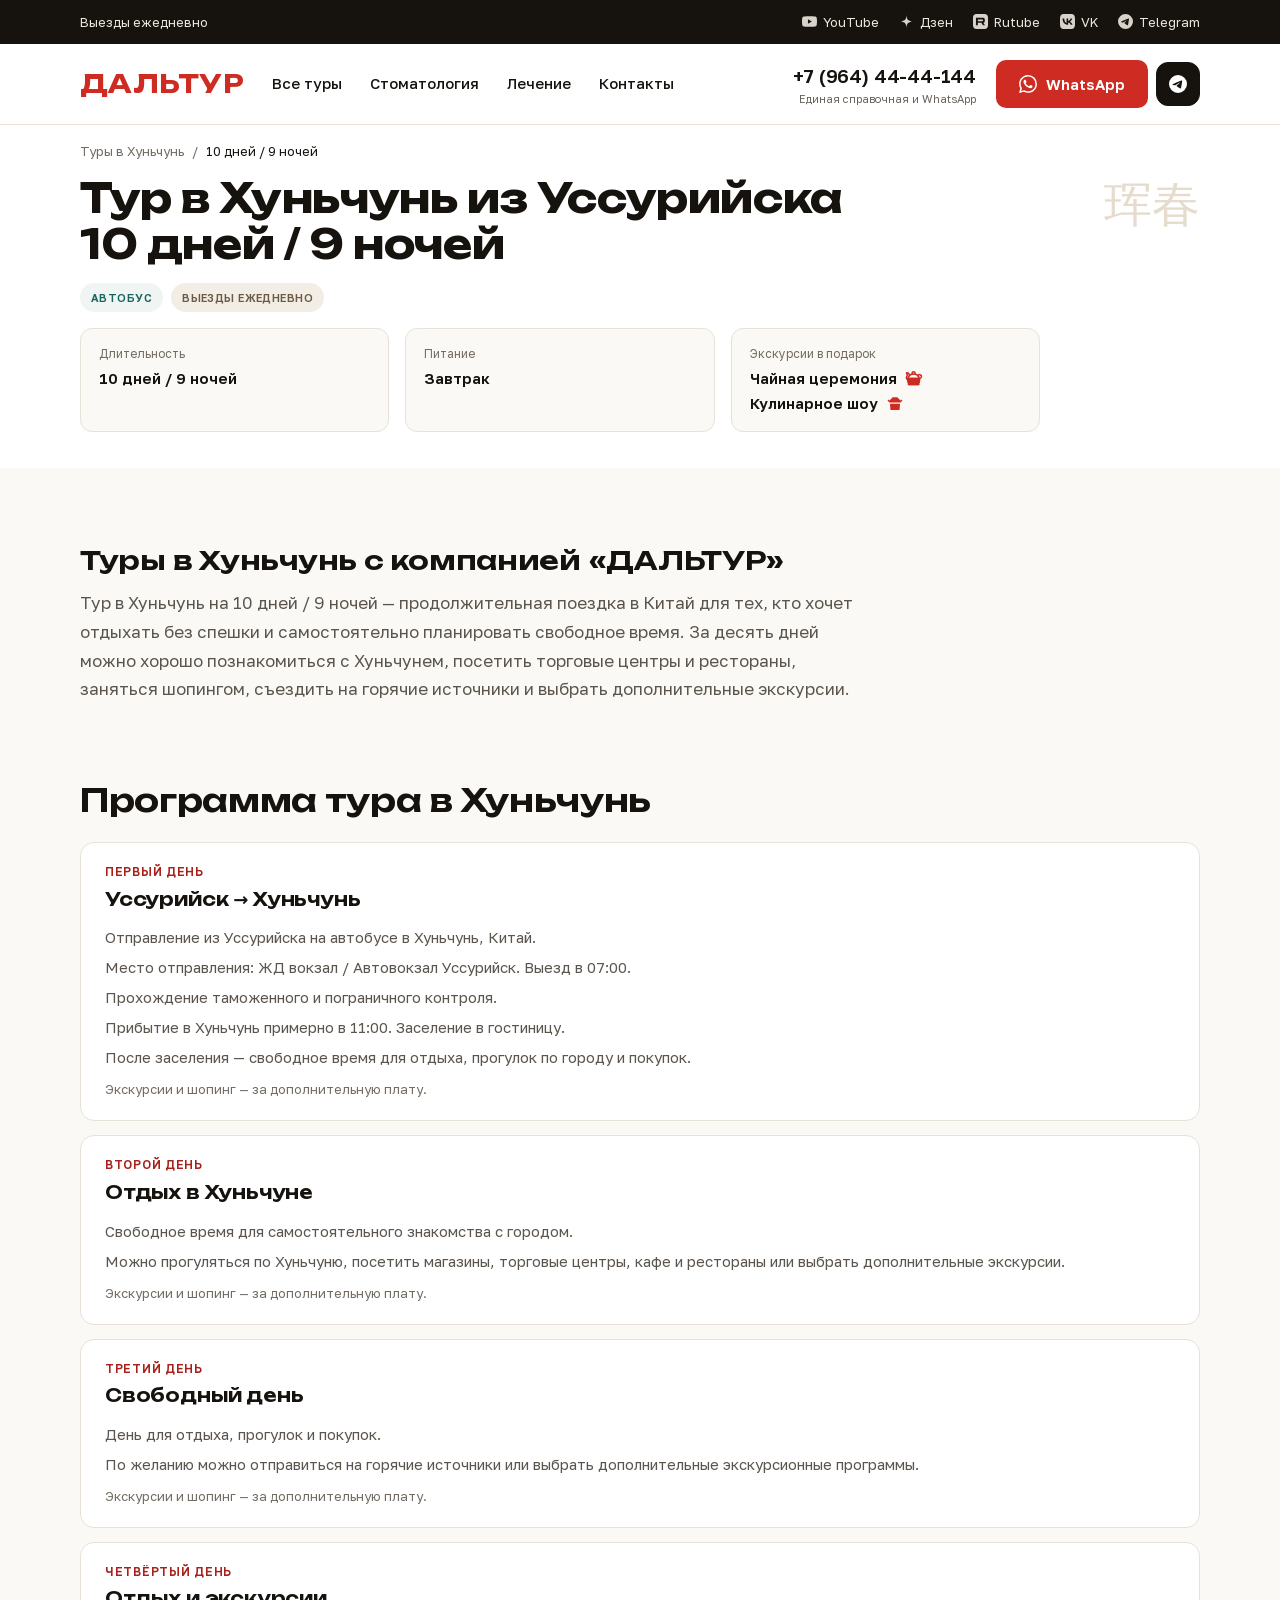
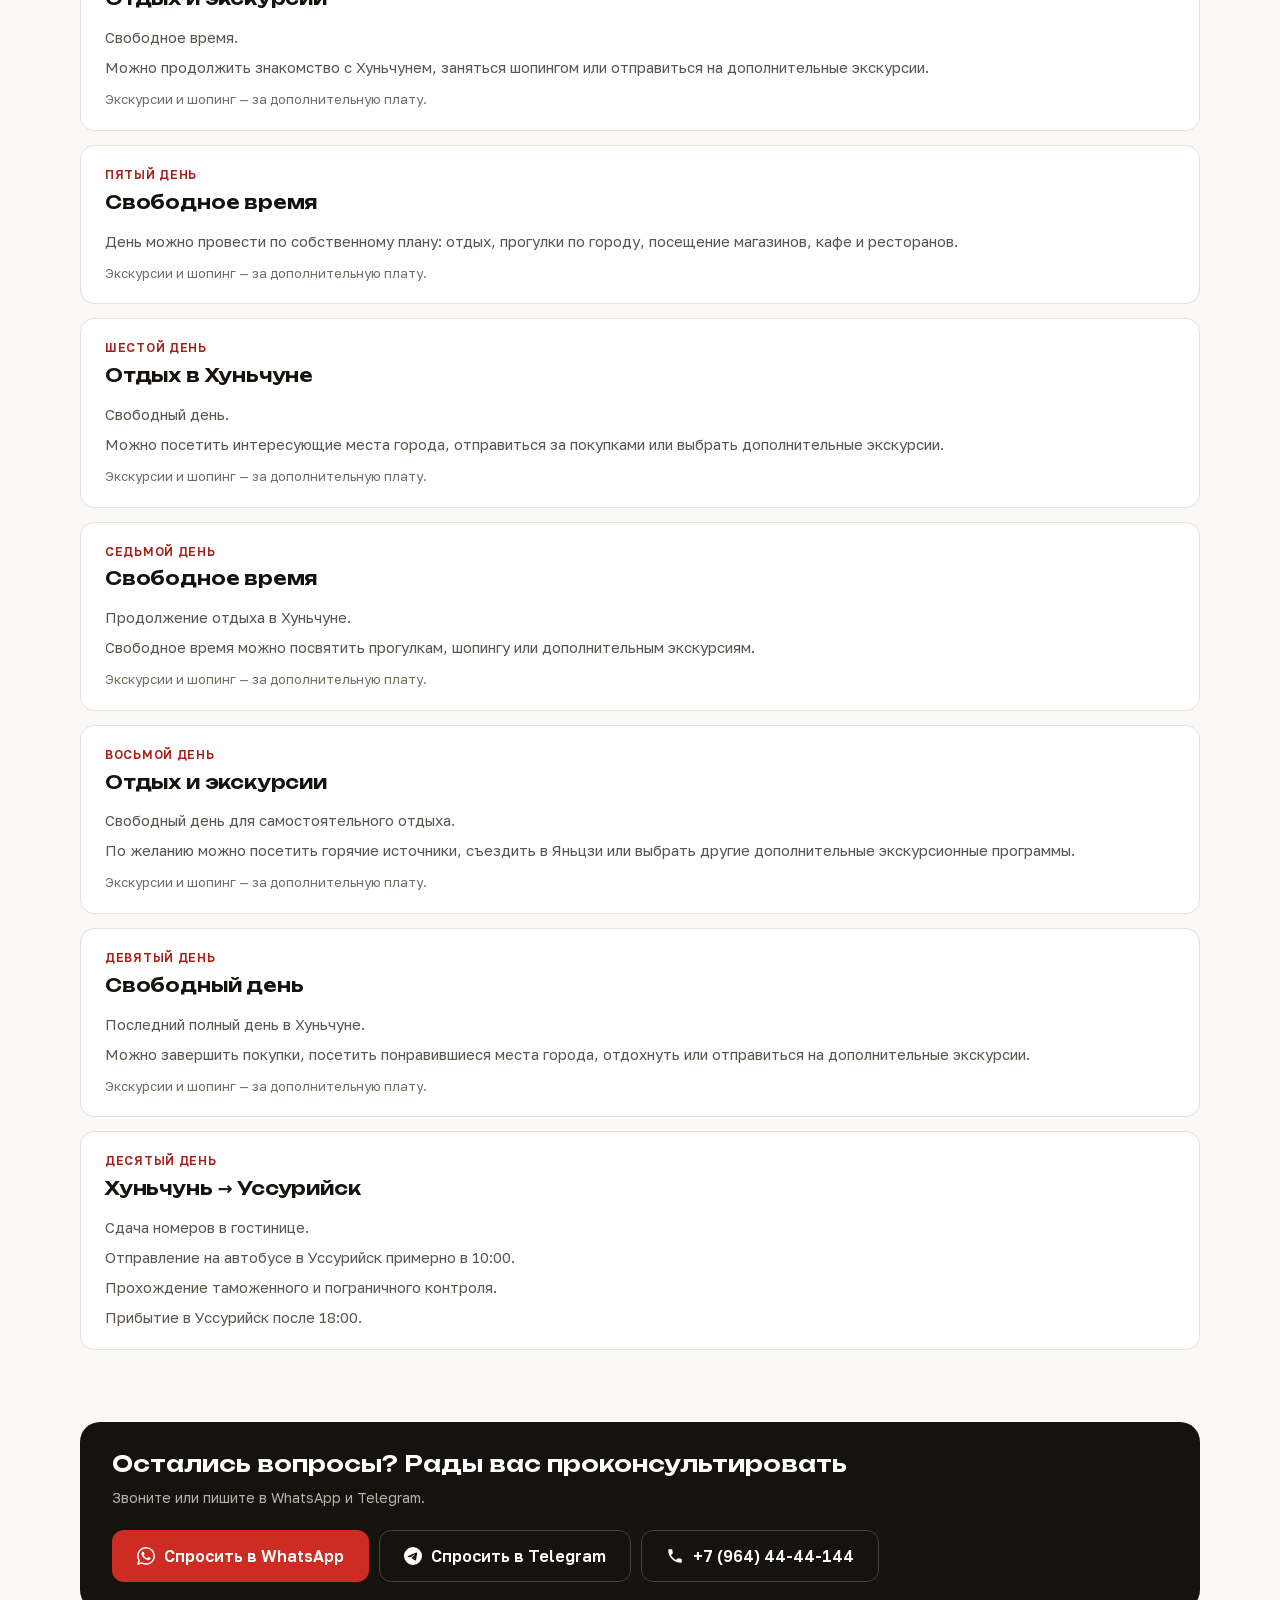
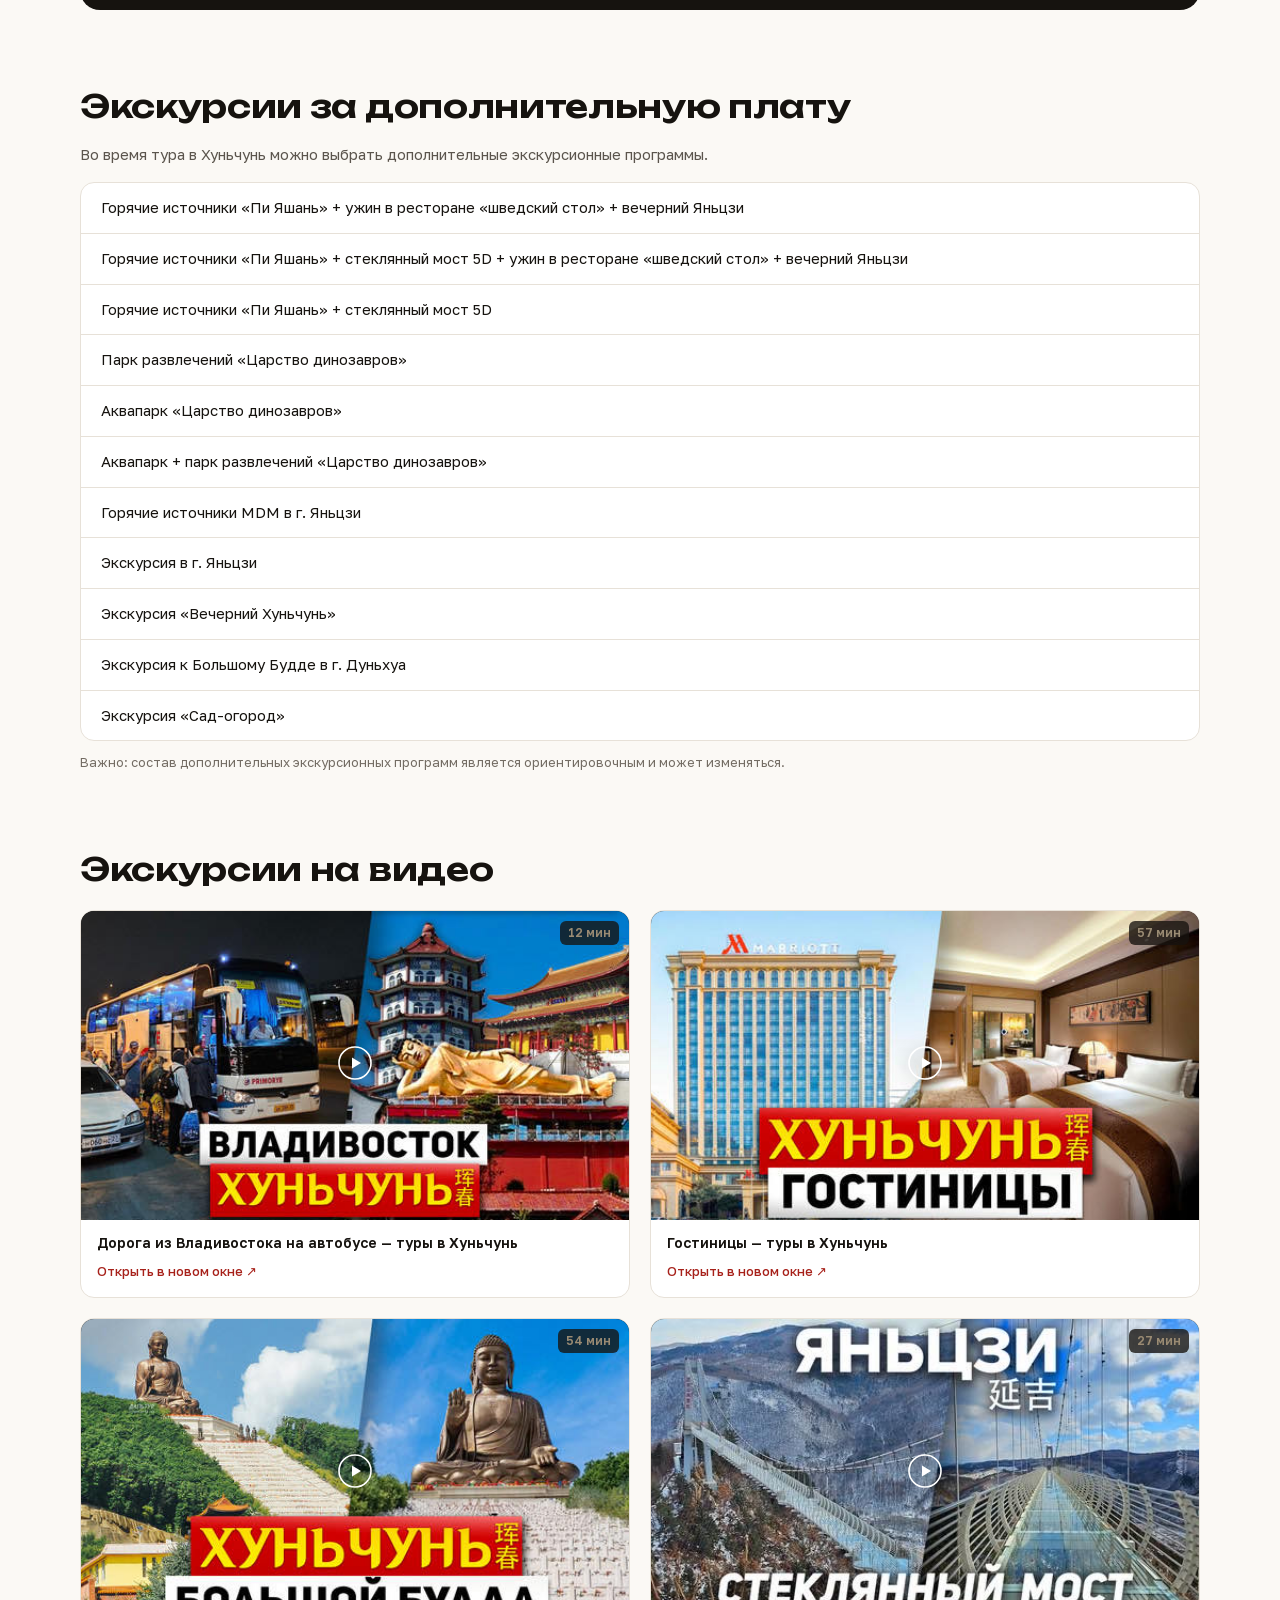
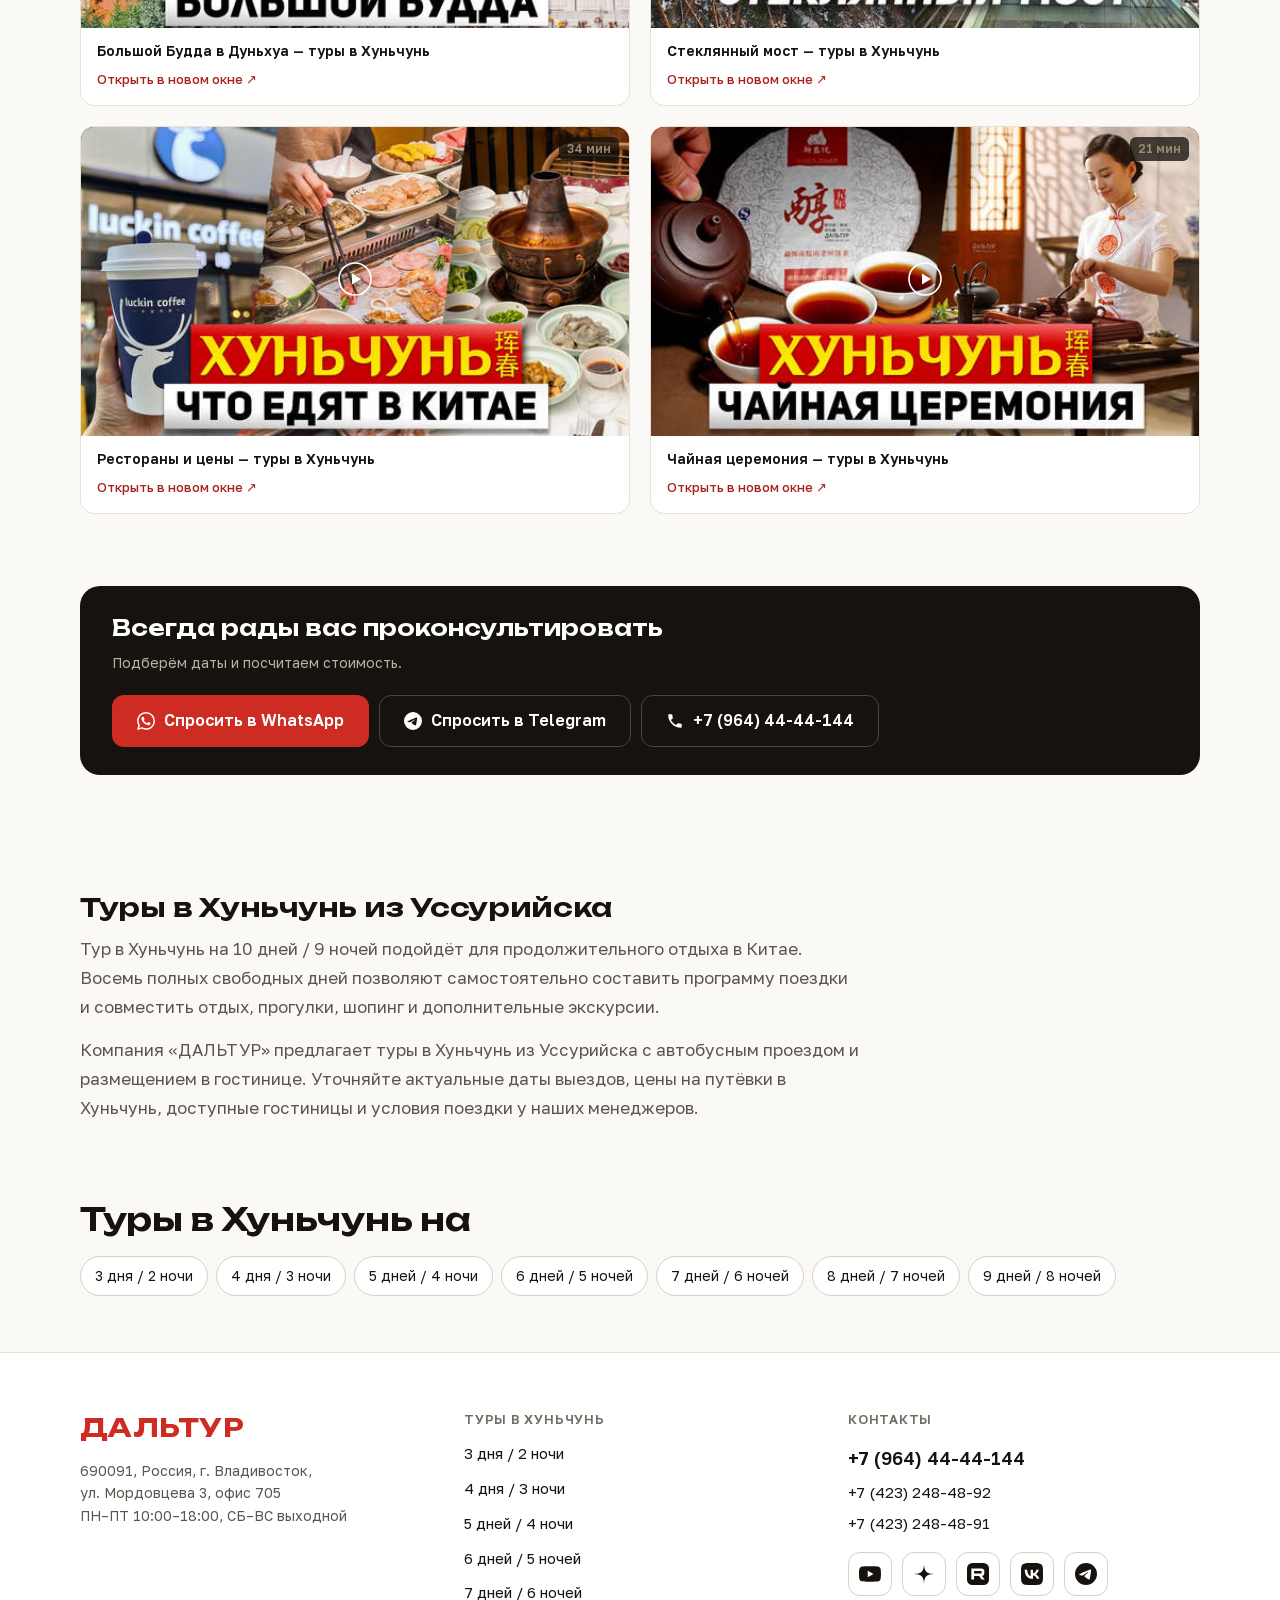
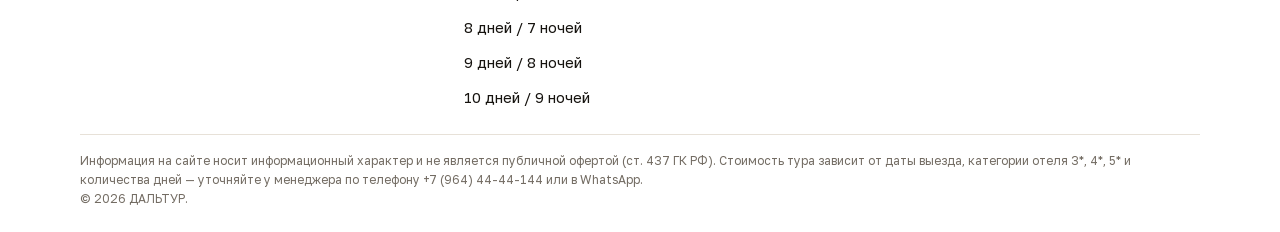
==== commit e3c5bd81: "feat: правки заказчика 02.10, Хабаровск и статья Владивостока - Хабаровск: SEO-статья, 8 туров (поез" ====
--- a/tur-10-dney.html
+++ b/tur-10-dney.html
@@ -12,10 +12,14 @@
 <meta property="og:title" content="Тур в Хуньчунь 10 дней / 9 ночей из Уссурийска — ДАЛЬТУР">
 <meta property="og:description" content="Тур в Хуньчунь на 10 дней / 9 ночей из Уссурийска: программа по дням, выезды ежедневно. Стоимость уточняйте по телефону +7 (964) 44-44-144.">
 <meta property="og:locale" content="ru_RU">
-<link rel="icon" href="data:image/svg+xml,%3Csvg xmlns='http://www.w3.org/2000/svg' viewBox='0 0 32 32'%3E%3Crect width='32' height='32' rx='7' fill='%23CE2B22'/%3E%3Ctext x='16' y='22' font-family='sans-serif' font-size='17' font-weight='700' fill='white' text-anchor='middle'%3E%D0%94%3C/text%3E%3C/svg%3E">
+<meta property="og:site_name" content="ДАЛЬТУР">
+<link rel="icon" href="/favicon.ico" sizes="48x48">
+<link rel="icon" href="assets/favicon.svg" type="image/svg+xml">
+<link rel="apple-touch-icon" href="assets/apple-touch-icon.png">
+<script type="application/ld+json">{"@context":"https://schema.org","@graph":[{"@type":"TravelAgency","@id":"https://hunchun-hunchun.ru/#org","name":"ДАЛЬТУР","url":"https://hunchun-hunchun.ru/","logo":"https://hunchun-hunchun.ru/assets/apple-touch-icon.png","image":"https://hunchun-hunchun.ru/assets/apple-touch-icon.png","telephone":["+79644444144","+74232484892","+74232484891"],"address":{"@type":"PostalAddress","streetAddress":"ул. Мордовцева, 3, офис 705","addressLocality":"Владивосток","postalCode":"690091","addressCountry":"RU"},"openingHoursSpecification":[{"@type":"OpeningHoursSpecification","dayOfWeek":["Monday","Tuesday","Wednesday","Thursday","Friday"],"opens":"10:00","closes":"18:00"}],"sameAs":["https://www.youtube.com/@DALTOUR","https://dzen.ru/daltour","https://rutube.ru/channel/54520250/","https://vk.ru/daltourvk","https://t.me/daltourChina"]},{"@type":"TouristTrip","name":"Тур в Хуньчунь из Уссурийска — 10 дней / 9 ночей","description":"Тур в Хуньчунь на 10 дней / 9 ночей — продолжительная поездка в Китай для тех, кто хочет отдыхать без спешки и самостоятельно планировать свободное время. За десять дней можно хорошо познакомиться с Хуньчунем, посетить торговые центры и рестораны, заняться шопингом, съездить на горячие источники и выбрать дополнительные экскурсии.","url":"https://ussuriysk.hunchun-hunchun.ru/tur-10-dney.html","touristType":"Автобусный тур","provider":{"@id":"https://hunchun-hunchun.ru/#org"},"itinerary":{"@type":"ItemList","itemListElement":[{"@type":"ListItem","position":1,"name":"Первый день: Уссурийск → Хуньчунь","description":"Отправление из Уссурийска на автобусе в Хуньчунь, Китай. Место отправления: ЖД вокзал / Автовокзал Уссурийск. Выезд в 07:00. Прохождение таможенного и пограничного контроля. Прибытие в Хуньчунь примерно в 11:00. Заселение в гостиницу. После заселения — свободное время для отдыха, прогулок по городу и покупок."},{"@type":"ListItem","position":2,"name":"Второй день: отдых в Хуньчуне","description":"Свободное время для самостоятельного знакомства с городом. Можно прогуляться по Хуньчуню, посетить магазины, торговые центры, кафе и рестораны или выбрать дополнительные экскурсии."},{"@type":"ListItem","position":3,"name":"Третий день: свободный день","description":"День для отдыха, прогулок и покупок. По желанию можно отправиться на горячие источники или выбрать дополнительные экскурсионные программы."},{"@type":"ListItem","position":4,"name":"Четвёртый день: отдых и экскурсии","description":"Свободное время. Можно продолжить знакомство с Хуньчунем, заняться шопингом или отправиться на дополнительные экскурсии."},{"@type":"ListItem","position":5,"name":"Пятый день: свободное время","description":"День можно провести по собственному плану: отдых, прогулки по городу, посещение магазинов, кафе и ресторанов."},{"@type":"ListItem","position":6,"name":"Шестой день: отдых в Хуньчуне","description":"Свободный день. Можно посетить интересующие места города, отправиться за покупками или выбрать дополнительные экскурсии."},{"@type":"ListItem","position":7,"name":"Седьмой день: свободное время","description":"Продолжение отдыха в Хуньчуне. Свободное время можно посвятить прогулкам, шопингу или дополнительным экскурсиям."},{"@type":"ListItem","position":8,"name":"Восьмой день: отдых и экскурсии","description":"Свободный день для самостоятельного отдыха. По желанию можно посетить горячие источники, съездить в Яньцзи или выбрать другие дополнительные экскурсионные программы."},{"@type":"ListItem","position":9,"name":"Девятый день: свободный день","description":"Последний полный день в Хуньчуне. Можно завершить покупки, посетить понравившиеся места города, отдохнуть или отправиться на дополнительные экскурсии."},{"@type":"ListItem","position":10,"name":"Десятый день: Хуньчунь → Уссурийск","description":"Сдача номеров в гостинице. Отправление на автобусе в Уссурийск примерно в 10:00. Прохождение таможенного и пограничного контроля. Прибытие в Уссурийск после 18:00."}]}},{"@type":"BreadcrumbList","itemListElement":[{"@type":"ListItem","position":1,"name":"Туры в Хуньчунь","item":"https://ussuriysk.hunchun-hunchun.ru/"},{"@type":"ListItem","position":2,"name":"10 дней / 9 ночей","item":"https://ussuriysk.hunchun-hunchun.ru/tur-10-dney.html"}]}]}</script>
 <link rel="preload" href="assets/fonts/unbounded-cyrillic.woff2?v=3e88c0f8" as="font" type="font/woff2" crossorigin>
 <link rel="preload" href="assets/fonts/golos-cyrillic.woff2?v=d1593288" as="font" type="font/woff2" crossorigin>
-<style>@font-face{font-family:'Golos Text';font-style:normal;font-weight:400 700;font-display:swap;src:url(assets/fonts/golos-cyrillic.woff2?v=d1593288) format('woff2');unicode-range:U+0301, U+0400-045F, U+0490-0491, U+04B0-04B1, U+2116}@font-face{font-family:'Golos Text';font-style:normal;font-weight:400 700;font-display:swap;src:url(assets/fonts/golos-latin.woff2?v=4016a99a) format('woff2');unicode-range:U+0000-00FF, U+0131, U+0152-0153, U+02BB-02BC, U+02C6, U+02DA, U+02DC, U+0304, U+0308, U+0329, U+2000-206F, U+20AC, U+2122, U+2191, U+2193, U+2212, U+2215, U+FEFF, U+FFFD}@font-face{font-family:'Unbounded';font-style:normal;font-weight:600 700;font-display:swap;src:url(assets/fonts/unbounded-cyrillic.woff2?v=3e88c0f8) format('woff2');unicode-range:U+0301, U+0400-045F, U+0490-0491, U+04B0-04B1, U+2116}@font-face{font-family:'Unbounded';font-style:normal;font-weight:600 700;font-display:swap;src:url(assets/fonts/unbounded-latin.woff2?v=aef5c246) format('woff2');unicode-range:U+0000-00FF, U+0131, U+0152-0153, U+02BB-02BC, U+02C6, U+02DA, U+02DC, U+0304, U+0308, U+0329, U+2000-206F, U+20AC, U+2122, U+2191, U+2193, U+2212, U+2215, U+FEFF, U+FFFD}:root{--red: #CE2B22;--red-deep: #A7211A;--red-darker: #7A1711;--ink: #16130F;--ink-soft: #3D382F;--jade: #14655C;--paper: #FBF9F5;--card: #FFFFFF;--line: #E7E1D8;--line-strong: #D8D1C6;--muted: #5B554D;--muted-2: #6A635B;--muted-3: #736C63;--sand: #F3EEE5;--sand-deep: #C9B9A2;--hiero: #CDBFAC;--jade-bg: #F0F5F3;--red-bg: #FBEDEC;--note-bg: #FBF4E8;--note-line: #EBDCC2;--dark-field: #221E19;--dark-line: #3A352E;--dark-text: #B8B1A7;--display: 'Unbounded','Golos Text',system-ui,sans-serif;--body: 'Golos Text',system-ui,-apple-system,'Segoe UI',sans-serif;--r-btn: 10px;--r-card: 16px;--r-block: 20px;--gutter: 20px;--maxw: 1440px;}*,*::before,*::after{box-sizing: border-box;}html{-webkit-text-size-adjust: 100%;scroll-behavior: smooth;}body{margin: 0;font-family: var(--body);font-size: 16px;line-height: 1.55;color: var(--ink);background: var(--paper);-webkit-font-smoothing: antialiased;overflow-wrap: break-word;}body.is-locked{overflow: hidden;}img{max-width: 100%;display: block;}a{color: var(--red-deep);text-decoration: none;}a:hover{color: var(--red-darker);}h1,h2,h3{font-family: var(--display);letter-spacing: -0.01em;margin: 0;}h1{font-weight: 700;}h2,h3{font-weight: 600;}p{margin: 0;}ul{margin: 0;padding: 0;list-style: none;}button{font: inherit;}:focus-visible{outline: 2px solid var(--red-deep);outline-offset: 2px;border-radius: 4px;}.br-desktop{display: none;}.visually-hidden{position: absolute;width: 1px;height: 1px;padding: 0;margin: -1px;overflow: hidden;clip: rect(0 0 0 0);white-space: nowrap;border: 0;}.skip-link{position: absolute;left: 12px;top: -60px;z-index: 100;padding: 10px 16px;background: var(--ink);color: #fff;border-radius: var(--r-btn);font-weight: 600;transition: top .15s;}.skip-link:focus{top: 12px;color: #fff;}.wrap{width: 100%;max-width: var(--maxw);margin: 0 auto;padding-left: var(--gutter);padding-right: var(--gutter);}.section{padding-top: 40px;}.section__head{display: flex;flex-wrap: wrap;align-items: baseline;justify-content: space-between;gap: 8px 24px;}.section__head h2{font-size: 24px;}.section__note{font-size: 13px;color: var(--muted-2);}.btn{display: inline-flex;align-items: center;justify-content: center;gap: 9px;min-height: 52px;padding: 0 24px;border: 1px solid transparent;border-radius: 12px;font-size: 16px;font-weight: 600;line-height: 1.2;text-align: center;cursor: pointer;transition: background-color .15s,border-color .15s,color .15s;}.btn--primary{background: var(--red);color: #fff;}.btn--primary:hover{background: var(--red-deep);color: #fff;}.btn--ghost{background: var(--card);color: var(--ink);border-color: var(--line-strong);}.btn--ghost:hover{border-color: var(--ink);color: var(--ink);}.btn--dark{background: var(--ink);color: #fff;}.btn--dark:hover{background: #2A251E;color: #fff;}.btn--sm{min-height: 44px;padding: 0 18px;font-size: 15px;border-radius: var(--r-btn);}.btn--wide{width: 100%;}.tag{display: inline-flex;align-items: center;padding: 6px 11px;border-radius: 999px;font-size: 11px;font-weight: 600;letter-spacing: 0.04em;white-space: nowrap;}.tag--jade{background: var(--jade-bg);color: var(--jade);}.tag--red{background: var(--red-bg);color: var(--red-deep);}.tag--sand{background: var(--sand);color: #6A5B45;}.tag--onsand{background: #fff;color: var(--jade);}.tag--onsand.tag--red{background: #fff;color: var(--red-deep);}.field{display: flex;flex-direction: column;gap: 6px;}.field>label{font-size: 12px;font-weight: 600;color: var(--muted-2);}.field select,.field input{width: 100%;height: 48px;padding: 0 12px;border: 1px solid var(--line-strong);border-radius: var(--r-btn);background: var(--card);font-family: inherit;font-size: 16px;color: var(--ink);}.field select{appearance: none;padding-right: 34px;background-image: url("data:image/svg+xml,%3Csvg xmlns='http://www.w3.org/2000/svg' width='10' height='6' fill='none'%3E%3Cpath d='M1 1l4 4 4-4' stroke='%238B837A' stroke-width='1.5' stroke-linecap='round'/%3E%3C/svg%3E");background-repeat: no-repeat;background-position: right 14px center;}.topbar{display: none;background: var(--ink);color: #EDE7DD;font-size: 13px;}.topbar .wrap{min-height: 44px;display: flex;align-items: center;justify-content: space-between;gap: 20px;}.topbar__right{display: flex;align-items: center;gap: 20px;}.topbar__hours{color: #ACA69C;}.topbar__sep{color: #4A443C;}.topbar a{color: #EDE7DD;}.topbar a:hover{color: #fff;}.header{position: sticky;top: 0;z-index: 40;background: var(--card);border-bottom: 1px solid var(--line);}.header .wrap{min-height: 64px;display: flex;align-items: center;gap: 12px;}.logo{font-family: var(--display);font-weight: 700;font-size: 20px;letter-spacing: 0.01em;color: var(--red);}.logo:hover{color: var(--red-deep);}.header__nav{display: none;}.header__contacts{display: none;}.icon-btn{flex: none;width: 44px;height: 44px;display: inline-flex;align-items: center;justify-content: center;border: 1px solid var(--line-strong);border-radius: 12px;background: var(--card);color: var(--ink);cursor: pointer;}.icon-btn--plain{border-color: transparent;}.icon-btn--accent{background: var(--red);border-color: var(--red);color: #fff;}.icon-btn--accent:hover{background: var(--red-deep);border-color: var(--red-deep);color: #fff;}.header__spacer{flex: 1 1 auto;}.header__center{flex: 1 1 auto;display: flex;justify-content: center;}.drawer{position: fixed;inset: 0;z-index: 60;display: none;}.drawer[data-open="true"]{display: block;}.drawer__backdrop{position: absolute;inset: 0;background: rgba(22,19,15,.5);border: 0;padding: 0;cursor: pointer;}.drawer__panel{position: absolute;inset: 0 0 0 auto;width: min(320px,88vw);background: var(--card);padding: 16px var(--gutter) 28px;display: flex;flex-direction: column;gap: 4px;overflow-y: auto;}.drawer__top{display: flex;align-items: center;justify-content: space-between;margin-bottom: 12px;}.drawer__panel a{min-height: 48px;display: flex;align-items: center;font-size: 17px;font-weight: 500;color: var(--ink);border-bottom: 1px solid var(--line);}.drawer__panel a:last-child{border-bottom: 0;}.drawer__contacts{margin-top: 20px;display: flex;flex-direction: column;gap: 10px;}.drawer__panel .drawer__contacts a{min-height: 52px;justify-content: center;font-size: 16px;font-weight: 600;border-bottom: 1px solid var(--line-strong);}.drawer__panel .drawer__contacts .btn--primary{color: #fff;border-bottom: 0;}.hero{background: var(--card);padding-top: 28px;padding-bottom: 8px;}.hero__grid{display: flex;flex-direction: column;gap: 24px;}.hero__eyebrow{display: block;font-size: 11px;font-weight: 600;letter-spacing: 0.12em;color: var(--red);}.hero h1{margin-top: 12px;font-size: 30px;line-height: 1.1;text-wrap: balance;}.hero__lead{margin-top: 14px;font-size: 16px;color: var(--muted);}.hero__actions{margin-top: 20px;display: flex;flex-direction: column;gap: 10px;}.hero__facts{margin-top: 22px;display: flex;flex-direction: column;gap: 10px;}.hero__fact{display: flex;align-items: center;gap: 9px;font-size: 14px;color: var(--ink-soft);}.hero__fact svg{flex: none;}.hero__art{min-height: 200px;background: var(--paper);border: 1px solid var(--line);border-radius: var(--r-block);display: flex;flex-direction: column;align-items: center;justify-content: center;gap: 10px;padding: 24px;text-align: center;}.hero__art b{font-size: 15px;color: var(--muted-3);}.hero__art span{font-size: 13px;color: #A39A8E;max-width: 380px;}.picker{background: var(--card);padding-top: 20px;padding-bottom: 8px;}.picker__box{padding: 16px;background: var(--paper);border: 1px solid var(--line);border-radius: var(--r-card);display: flex;flex-direction: column;gap: 12px;}.dest-grid{margin-top: 18px;display: grid;grid-template-columns: repeat(2,minmax(0,1fr));gap: 12px;}.dest{min-height: 108px;padding: 14px;background: var(--card);border: 1px solid var(--line);border-radius: 14px;display: flex;flex-direction: column;justify-content: space-between;gap: 12px;color: var(--ink);transition: border-color .15s,transform .15s;}.dest:hover{border-color: var(--ink);color: var(--ink);transform: translateY(-2px);}.dest__hiero{font-size: 20px;line-height: 1;color: var(--hiero);}.dest__name{display: block;font-size: 16px;font-weight: 600;}.dest__meta{display: block;margin-top: 2px;font-size: 12px;color: var(--muted-2);}.tour-grid{margin-top: 18px;display: grid;grid-template-columns: minmax(0,1fr);gap: 14px;}.tour{background: var(--card);border: 1px solid var(--line);border-radius: var(--r-card);overflow: hidden;color: var(--ink);display: flex;flex-direction: column;transition: border-color .15s;}.tour:hover{border-color: var(--ink);color: var(--ink);}.tour__top{min-height: 76px;padding: 14px 16px;background: var(--sand);display: flex;align-items: flex-start;justify-content: space-between;gap: 12px;}.tour__hiero{font-size: 26px;line-height: 1;color: var(--sand-deep);}.tour__body{padding: 16px;display: flex;flex-direction: column;flex-grow: 1;}.tour__title{font-size: 18px;font-weight: 600;line-height: 1.25;font-family: var(--body);}.tour__list{margin-top: 12px;display: flex;flex-direction: column;gap: 7px;font-size: 14px;line-height: 1.45;color: var(--muted);}.tour__foot{margin-top: auto;padding-top: 16px;display: flex;align-items: center;justify-content: space-between;gap: 12px;}.tour__price{font-size: 18px;font-weight: 700;}.tour__price small{display: block;font-size: 12px;font-weight: 400;color: var(--muted-2);}.tour-list{margin-top: 20px;display: grid;grid-template-columns: minmax(0,1fr);gap: 12px;}.tour-row{padding: 18px;background: var(--card);border: 1px solid var(--line);border-radius: var(--r-card);display: flex;flex-direction: column;justify-content: space-between;gap: 16px;min-height: 150px;color: var(--ink);transition: border-color .15s;}.tour-row:hover{border-color: var(--ink);color: var(--ink);}.tour-row[data-featured="true"]{border-width: 2px;border-color: var(--ink);padding: 17px;}.tour-row__head{display: flex;flex-direction: column-reverse;align-items: flex-start;gap: 10px;}.tour-row__name{font-size: 19px;font-weight: 600;line-height: 1.25;}.tour-row__foot{display: flex;align-items: flex-end;justify-content: space-between;gap: 12px;}.tour-row__desc{font-size: 13px;color: var(--muted-2);line-height: 1.45;}.tour-row__price{font-size: 17px;font-weight: 700;white-space: nowrap;}.filters{display: flex;align-items: center;gap: 8px;overflow-x: auto;padding-bottom: 4px;scrollbar-width: none;-webkit-overflow-scrolling: touch;}.filters::-webkit-scrollbar{display: none;}.chip{flex: none;min-height: 40px;padding: 0 16px;display: inline-flex;align-items: center;background: var(--card);color: var(--ink);border: 1px solid var(--line-strong);border-radius: 999px;font-size: 14px;font-weight: 500;cursor: pointer;white-space: nowrap;}.chip[aria-pressed="true"]{background: var(--ink);color: #fff;border-color: var(--ink);font-weight: 600;}.filters__sep{flex: none;width: 1px;height: 28px;background: var(--line);margin: 0 4px;}.toolbar{margin-top: 20px;display: flex;flex-direction: column;gap: 12px;}.toolbar__sort{display: flex;align-items: center;gap: 10px;}.toolbar__sort label{font-size: 14px;color: var(--muted-2);white-space: nowrap;}.toolbar__sort select{height: 40px;width: auto;min-width: 180px;}.results-count{font-size: 14px;color: var(--muted-2);}.why-grid{margin-top: 18px;display: grid;grid-template-columns: minmax(0,1fr);gap: 12px;}.why{padding: 14px 16px;background: var(--card);border: 1px solid var(--line);border-radius: 14px;display: flex;flex-direction: column;gap: 6px;}.why svg{display: none;}.why b{font-size: 16px;font-weight: 600;}.why span{font-size: 14px;line-height: 1.5;color: var(--muted);}.lead{padding: 22px 20px;background: var(--ink);border-radius: var(--r-block);display: flex;flex-direction: column;gap: 16px;}.lead h2{font-size: 20px;line-height: 1.25;color: #fff;}.lead p{margin-top: 10px;font-size: 14px;line-height: 1.5;color: var(--dark-text);}.lead form{display: flex;flex-direction: column;gap: 12px;}.lead .field>label{color: var(--dark-text);}.lead .field input{height: 50px;border-color: var(--dark-line);background: var(--dark-field);color: #fff;}.lead .field input::placeholder{color: #7C756B;}.lead__consent{font-size: 12px;line-height: 1.5;color: #8E877D;}.lead__consent a{color: var(--dark-text);text-decoration: underline;}.cta{padding: 24px 20px;background: var(--ink);border-radius: var(--r-block);display: flex;flex-direction: column;gap: 18px;}.cta b{display: block;font-family: var(--display);font-weight: 600;font-size: 20px;color: #fff;}.cta span{display: block;margin-top: 8px;font-size: 14px;color: var(--dark-text);}.cta__actions{display: flex;flex-direction: column;gap: 10px;}.cta__actions .btn--ghost{background: transparent;color: #fff;border-color: #4A443C;}.cta__actions .btn--ghost:hover{border-color: #fff;color: #fff;}.footer{margin-top: 40px;padding-top: 28px;background: var(--card);border-top: 1px solid var(--line);}.footer__grid{display: flex;flex-direction: column;gap: 24px;}.footer__col h3{font-family: var(--body);font-size: 13px;font-weight: 600;letter-spacing: 0.06em;color: var(--muted-3);}.footer__col ul{margin-top: 12px;display: flex;flex-direction: column;gap: 10px;}.footer__col ul a{font-size: 15px;color: var(--ink);}.footer__col ul a:hover{color: var(--red-deep);}.footer__addr{margin-top: 12px;font-size: 14px;line-height: 1.6;color: var(--muted);}.footer__phones{margin-top: 16px;display: flex;flex-direction: column;gap: 8px;}.footer__phones a{font-size: 15px;color: var(--ink);}.footer__phones a:first-child{font-size: 18px;font-weight: 600;}.footer__social{margin-top: 16px;display: flex;gap: 10px;}.footer__social a{width: 44px;height: 44px;border: 1px solid var(--line-strong);border-radius: 12px;display: flex;align-items: center;justify-content: center;font-size: 12px;font-weight: 600;color: var(--ink);}.footer__social a:hover{border-color: var(--ink);}.footer__legal{margin-top: 24px;padding: 16px 0 24px;border-top: 1px solid var(--line);font-size: 12px;line-height: 1.6;color: var(--muted-3);}.crumbs{display: flex;flex-wrap: wrap;align-items: center;gap: 8px;font-size: 13px;color: var(--muted-3);padding-top: 16px;}.crumbs a{color: var(--muted-3);}.crumbs a:hover{color: var(--ink);}.crumbs [aria-current]{color: var(--ink);}.page-head{background: var(--card);padding-bottom: 24px;}.page-head__row{margin-top: 16px;display: flex;align-items: flex-end;justify-content: space-between;gap: 20px;}.page-head h1{font-size: 26px;line-height: 1.12;}.page-head p{margin-top: 14px;font-size: 16px;color: var(--muted);}.page-head__hiero{display: none;font-family: var(--display);font-size: 56px;line-height: 1;color: #E5DCCD;}.tour-head{background: var(--card);padding-bottom: 20px;}.tour-head__row{margin-top: 14px;display: flex;align-items: flex-start;justify-content: space-between;gap: 12px;}.tour-head h1{font-size: 26px;line-height: 1.15;}.tour-head__hiero{font-size: 22px;line-height: 1.2;color: #E5DCCD;white-space: nowrap;}.tour-head__tags{margin-top: 16px;display: flex;gap: 8px;flex-wrap: wrap;}.facts{margin-top: 16px;display: grid;grid-template-columns: repeat(2,minmax(0,1fr));gap: 10px;}.fact{padding: 12px 14px;background: var(--paper);border: 1px solid var(--line);border-radius: 12px;}.fact dt{font-size: 12px;color: var(--muted-3);}.fact dd{margin: 3px 0 0;font-size: 15px;font-weight: 600;}.pricebox{margin-top: 16px;padding: 16px;background: var(--paper);border: 1px solid var(--line);border-radius: 14px;display: flex;align-items: center;justify-content: space-between;gap: 16px;flex-wrap: wrap;}.pricebox b{display: block;font-size: 20px;font-weight: 700;}.pricebox span{display: block;font-size: 12px;color: var(--muted-2);}.days{margin-top: 16px;display: flex;flex-direction: column;gap: 12px;}.day{padding: 16px;background: var(--card);border: 1px solid var(--line);border-radius: 14px;}.day__head{display: flex;align-items: center;gap: 10px;}.day__num{flex: none;width: 28px;height: 28px;background: var(--ink);color: #fff;border-radius: 8px;display: flex;align-items: center;justify-content: center;font-size: 13px;font-weight: 700;}.day__title{font-size: 16px;font-weight: 600;}.day p{margin-top: 12px;font-size: 14px;line-height: 1.6;color: var(--muted);}.incl{margin-top: 16px;display: grid;grid-template-columns: minmax(0,1fr);gap: 12px;}.incl__box{padding: 16px;background: var(--card);border: 1px solid var(--line);border-radius: 14px;}.incl__box h3{font-family: var(--body);font-size: 12px;font-weight: 600;letter-spacing: 0.06em;}.incl__box h3.is-in{color: var(--jade);}.incl__box h3.is-out{color: var(--red-deep);}.incl__box ul{margin-top: 10px;display: flex;flex-direction: column;gap: 7px;font-size: 14px;line-height: 1.5;color: var(--ink-soft);}.incl__box li{padding-left: 14px;position: relative;}.incl__box li::before{content: "·";position: absolute;left: 2px;}.notice{margin-top: 16px;padding: 16px;background: var(--note-bg);border: 1px solid var(--note-line);border-radius: 14px;}.notice b{font-size: 15px;font-weight: 600;}.notice p{margin-top: 10px;font-size: 14px;line-height: 1.6;color: var(--muted);}.pill-row{margin-top: 12px;display: flex;flex-wrap: wrap;gap: 8px;}.pill{min-height: 40px;padding: 0 14px;display: inline-flex;align-items: center;background: var(--card);border: 1px solid var(--line-strong);border-radius: 999px;font-size: 14px;color: var(--ink);}.pill:hover{border-color: var(--ink);color: var(--ink);}.stickybar{position: fixed;left: 0;right: 0;bottom: 0;z-index: 50;padding: 10px var(--gutter) calc(10px + env(safe-area-inset-bottom));background: var(--card);border-top: 1px solid var(--line);display: flex;align-items: center;gap: 10px;}.stickybar__price{display: flex;flex-direction: column;line-height: 1.2;}.stickybar__price small{font-size: 11px;color: var(--muted-3);}.stickybar__price b{font-size: 16px;}.stickybar .btn{flex: 1 1 auto;min-height: 48px;padding: 0 14px;font-size: 15px;}body.has-stickybar{padding-bottom: 88px;}.swatches{margin-top: 14px;display: grid;grid-template-columns: repeat(2,minmax(0,1fr));gap: 12px;}.swatch__chip{height: 72px;border-radius: 12px;border: 1px solid var(--line);}.swatch b{display: block;margin-top: 8px;font-size: 13px;font-weight: 600;}.swatch span{display: block;font-size: 12px;color: var(--muted-2);}.kv{margin-top: 14px;display: flex;flex-direction: column;gap: 8px;font-size: 14px;line-height: 1.5;color: var(--ink-soft);}.eyebrow{font-size: 12px;font-weight: 600;letter-spacing: 0.08em;color: var(--muted-3);}.rules{margin-top: 12px;display: grid;grid-template-columns: minmax(0,1fr);gap: 10px 32px;font-size: 14px;line-height: 1.5;color: var(--ink-soft);}@media (min-width: 768px){:root{--gutter: 40px;}.section{padding-top: 56px;}.section__head h2{font-size: 28px;}.hero{padding-top: 48px;}.hero h1{font-size: 40px;}.hero__lead{font-size: 18px;}.hero__actions{flex-direction: row;}.hero__facts{flex-direction: row;flex-wrap: wrap;gap: 24px;}.hero__art{min-height: 280px;}.picker__box{flex-direction: row;align-items: flex-end;gap: 16px;padding: 18px 20px;background: var(--card);box-shadow: 0 6px 24px rgba(22,19,15,.06);}.picker__box .field{flex: 1 1 0;}.dest-grid{grid-template-columns: repeat(3,minmax(0,1fr));gap: 16px;}.tour-grid{grid-template-columns: repeat(2,minmax(0,1fr));gap: 20px;}.tour-list{grid-template-columns: repeat(2,minmax(0,1fr));}.why-grid{grid-template-columns: repeat(2,minmax(0,1fr));gap: 20px;}.incl{grid-template-columns: repeat(2,minmax(0,1fr));gap: 20px;}.facts{grid-template-columns: repeat(4,minmax(0,1fr));}.swatches{grid-template-columns: repeat(3,minmax(0,1fr));}.rules{grid-template-columns: repeat(2,minmax(0,1fr));}.toolbar{flex-direction: row;align-items: center;justify-content: space-between;}.tour-row__head{flex-direction: row;justify-content: space-between;gap: 12px;}.lead{flex-direction: row;align-items: center;gap: 40px;padding: 32px;}.lead__text{flex: 1 1 45%;}.lead h2{font-size: 24px;}.lead form{flex: 1 1 55%;}.cta{flex-direction: row;align-items: center;justify-content: space-between;padding: 28px 32px;}.cta b{font-size: 22px;}.cta__actions{flex-direction: row;}.footer__grid{flex-direction: row;flex-wrap: wrap;gap: 32px;}.footer__col{flex: 1 1 180px;}.footer__col--brand{flex: 1 1 260px;}.page-head h1{font-size: 34px;}.page-head__hiero{display: block;font-size: 44px;}.tour-head h1{font-size: 32px;}.tour-head__hiero{font-size: 38px;}.stickybar{display: none;}body.has-stickybar{padding-bottom: 0;}}@media (min-width: 1100px){:root{--gutter: 80px;}body{font-size: 16px;}.topbar{display: block;}.header .wrap{min-height: 80px;gap: 28px;}.logo{font-size: 25px;}.header__burger{display: none;}.header__center{flex: none;justify-content: flex-start;}.header__nav{display: flex;align-items: center;gap: 28px;font-size: 15px;font-weight: 500;flex: 1 1 auto;}.header__nav a{color: var(--ink);display: inline-flex;align-items: center;gap: 6px;}.header__nav a:hover{color: var(--red-deep);}.header__contacts{display: flex;align-items: center;gap: 20px;}.header__phone{display: flex;flex-direction: column;align-items: flex-end;}.header__phone a{font-size: 19px;font-weight: 600;color: var(--ink);letter-spacing: -0.01em;}.header__phone span{font-size: 11px;color: var(--muted-2);}.header__contacts .btn{min-height: 48px;padding: 0 22px;border-radius: var(--r-btn);font-size: 15px;}.header__wa-mobile{display: none;}.section{padding-top: 72px;}.section__head h2{font-size: 32px;}.section__note{font-size: 15px;}.hero{padding-top: 72px;padding-bottom: 0;}.hero__grid{flex-direction: row;gap: 56px;align-items: flex-start;}.hero__col{width: 620px;max-width: 55%;}.hero h1{font-size: 50px;line-height: 1.06;}.br-desktop{display: inline;}.hero__lead{max-width: 520px;}.hero__actions{margin-top: 32px;}.hero__actions .btn{min-height: 54px;padding: 0 28px;}.hero__facts{margin-top: 40px;gap: 14px 24px;}.hero__art{flex: 1 1 auto;min-height: 372px;align-self: stretch;}.picker{padding-top: 28px;padding-bottom: 0;}.dest-grid{grid-template-columns: repeat(5,minmax(0,1fr));gap: 20px;}.dest{min-height: 158px;padding: 18px;border-radius: var(--r-card);}.dest__hiero{font-size: 26px;}.dest__name{font-size: 19px;}.dest__meta{font-size: 13px;margin-top: 4px;}.tour-grid{grid-template-columns: repeat(3,minmax(0,1fr));gap: 24px;}.tour{border-radius: var(--r-block);}.tour__top{min-height: 104px;padding: 16px 20px;}.tour__hiero{font-size: 34px;}.tour__body{padding: 20px;}.tour__title{font-size: 20px;}.tour__price{font-size: 20px;}.tour-list{grid-template-columns: repeat(3,minmax(0,1fr));gap: 20px;}.tour-row{min-height: 178px;padding: 20px;}.tour-row[data-featured="true"]{padding: 19px;}.tour-row__name{font-size: 20px;}.tour-row__price{font-size: 18px;}.why-grid{grid-template-columns: repeat(4,minmax(0,1fr));gap: 24px;}.why{background: transparent;border: 0;padding: 0;gap: 10px;}.why svg{display: block;}.why b{font-size: 17px;}.lead{padding: 36px 40px;gap: 56px;border-radius: 24px;}.lead h2{font-size: 28px;}.lead p{font-size: 15px;margin-top: 14px;}.lead form{flex-direction: row;flex-wrap: wrap;align-items: flex-end;gap: 12px;}.lead form .field{flex: 1 1 150px;}.lead form .btn{flex: 0 0 auto;min-height: 50px;}.lead__consent{flex: 1 0 100%;margin-top: 2px;}.footer{margin-top: 56px;padding-top: 56px;}.footer__grid{flex-wrap: nowrap;gap: 32px;}.footer__col--brand{flex: 1.4 1 0;}.footer__col{flex: 1 1 0;}.page-head h1{font-size: 42px;line-height: 1.08;}.page-head p{font-size: 17px;max-width: 720px;}.page-head__hiero{font-size: 56px;}.tour-head h1{font-size: 40px;}.tour-head__hiero{font-size: 48px;}.facts{gap: 16px;}.fact{padding: 16px 18px;}.pricebox{padding: 20px 24px;}.pricebox b{font-size: 24px;}.days{gap: 14px;}.day{padding: 20px 24px;}.day__title{font-size: 18px;}.day p{font-size: 15px;}.incl__box{padding: 24px 28px;border-radius: var(--r-block);}.incl__box h3{font-size: 13px;}.incl__box ul{font-size: 15px;gap: 9px;}.notice{padding: 20px 24px;}.swatches{grid-template-columns: repeat(6,minmax(0,1fr));}}@media (prefers-reduced-motion: reduce){html{scroll-behavior: auto;}*,*::before,*::after{transition-duration: .001ms !important;animation-duration: .001ms !important;}}@media print{.header,.topbar,.stickybar,.drawer,.cta,.lead{display: none !important;}body{background: #fff;}}.askprice{margin-top: 16px;padding: 16px;background: var(--paper);border: 1px solid var(--line);border-radius: 14px;display: flex;flex-direction: column;gap: 12px;}.askprice b{font-size: 17px;font-weight: 600;}.askprice p{font-size: 14px;line-height: 1.5;color: var(--muted);}.askprice__actions{display: flex;flex-direction: column;gap: 10px;}.videos{margin-top: 16px;display: grid;grid-template-columns: minmax(0,1fr);gap: 14px;}.video{background: var(--card);border: 1px solid var(--line);border-radius: 14px;overflow: hidden;}.video__frame{aspect-ratio: 16 / 9;background: var(--sand);display: flex;flex-direction: column;align-items: center;justify-content: center;gap: 8px;padding: 16px;text-align: center;}.video__frame b{font-size: 14px;font-weight: 600;color: #7A6A52;}.video__frame span{font-size: 12px;line-height: 1.5;color: #9A8B73;max-width: 320px;}.video__frame iframe{width: 100%;height: 100%;border: 0;display: block;}.video__cap{display: flex;flex-direction: column;align-items: flex-start;padding: 12px 16px 10px;font-size: 14px;font-weight: 600;}.msgr{display: flex;align-items: center;gap: 8px;}.msgr .icon-btn--tg{background: var(--ink);border-color: var(--ink);color: #fff;}.msgr .icon-btn--tg:hover{background: #2A251E;color: #fff;}.durations{margin-top: 18px;display: grid;grid-template-columns: minmax(0,1fr);gap: 12px;}.duration{padding: 18px;background: var(--card);border: 1px solid var(--line);border-radius: var(--r-card);display: flex;align-items: center;justify-content: space-between;gap: 16px;min-height: 92px;color: var(--ink);transition: border-color .15s,transform .15s;}.duration:hover{border-color: var(--ink);color: var(--ink);transform: translateY(-2px);}.duration__n{display: flex;flex-direction: column;gap: 4px;}.duration__days{font-family: var(--display);font-weight: 600;font-size: 20px;line-height: 1.15;}.duration__nights{font-size: 13px;color: var(--muted-2);}.duration__go{flex: none;display: inline-flex;align-items: center;gap: 8px;font-size: 14px;font-weight: 600;color: var(--red-deep);}@media (min-width: 768px){.durations{grid-template-columns: repeat(2,minmax(0,1fr));gap: 16px;}.videos{grid-template-columns: repeat(2,minmax(0,1fr));gap: 20px;}.askprice{flex-direction: row;align-items: center;justify-content: space-between;gap: 24px;}.askprice__actions{flex-direction: row;flex: none;}}@media (min-width: 1100px){.durations{grid-template-columns: repeat(3,minmax(0,1fr));gap: 20px;}.duration{min-height: 104px;padding: 20px 24px;}.duration__days{font-size: 22px;}.askprice{padding: 20px 24px;}}.hero__band{margin-top: 24px;}.hero__band picture{display: block;border-radius: var(--r-block);overflow: hidden;background: var(--sand);}.hero__band img{width: 100%;height: auto;aspect-ratio: 2 / 1;object-fit: cover;object-position: 38% center;display: block;}@media (min-width: 768px){.hero__band img{aspect-ratio: 10 / 3;object-position: center;}}.hero__grid--solo .hero__col{width: 100%;max-width: 100%;}@media (min-width: 1100px){.hero__grid--solo .hero__col{max-width: 760px;}.hero__band{margin-top: 40px;}}.tour__band{margin-top: 28px;}.tour__band picture{display: block;border-radius: var(--r-block);overflow: hidden;background: var(--sand);}.tour__band img{width: 100%;height: auto;aspect-ratio: 16 / 9;object-fit: cover;display: block;}@media (min-width: 768px){.tour__band img{aspect-ratio: 21 / 9;}}.shot{margin: 0;}.credit{padding: 8px 2px 0;font-size: 12px;line-height: 1.45;color: var(--muted-3);}.credit a{color: var(--muted-2);text-decoration: underline;}.credit a:hover{color: var(--ink);}.hero--lean{padding-top: 28px;padding-bottom: 8px;}.hero--lean h1{font-size: 30px;line-height: 1.1;text-wrap: balance;}.hero--lean .hero__lead{margin-top: 14px;max-width: 620px;}.section--tight{padding-top: 20px;}.marks{display: flex;flex-direction: column;gap: 12px;}.mark{display: flex;align-items: center;gap: 10px;font-size: 16px;font-weight: 500;color: var(--ink-soft);}.mark svg{flex: none;}.contacts{padding: 22px 20px;background: var(--ink);border-radius: var(--r-block);display: flex;flex-direction: column;gap: 18px;}.contacts__text b{display: block;font-family: var(--display);font-weight: 600;font-size: 20px;line-height: 1.25;color: #fff;}.contacts__text span{display: block;margin-top: 10px;font-size: 14px;line-height: 1.5;color: var(--dark-text);}.contacts__actions{display: flex;flex-wrap: wrap;gap: 10px;}.contacts__actions .btn{flex: 1 1 auto;}.contacts__actions .btn--ghost{background: transparent;color: #fff;border-color: #4A443C;}.contacts__actions .btn--ghost:hover{border-color: #fff;color: #fff;}.btn--tel{font-variant-numeric: tabular-nums;white-space: nowrap;}.facts--pair{grid-template-columns: repeat(2,minmax(0,1fr));}.day__head{flex-direction: column;align-items: flex-start;gap: 4px;}.day__ord{font-size: 12px;font-weight: 600;letter-spacing: 0.06em;text-transform: uppercase;color: var(--red-deep);}a.video__frame{color: var(--ink);cursor: pointer;}.video:hover{border-color: var(--ink);}.video.is-playing:hover{border-color: var(--line);}a.video__frame:hover .video__play{color: var(--red);}.video__ext{display: inline-flex;align-items: center;min-height: 32px;margin-top: 2px;font-size: 13px;font-weight: 500;color: var(--red-deep);}.video__ext:hover{text-decoration: underline;}.video__play{color: #B9A88C;line-height: 0;transition: color .15s;}.video__hint{font-size: 12px;line-height: 1.45;color: #9A8B73;max-width: 260px;text-align: center;}.video--empty .video__cap{color: var(--muted-3);font-weight: 400;}@media (min-width: 768px){.hero--lean{padding-top: 48px;}.hero--lean h1{font-size: 40px;}.marks{flex-direction: row;gap: 32px;}.contacts{padding: 28px 32px;gap: 22px;}.contacts__text b{font-size: 22px;}.contacts__actions .btn{flex: 0 1 auto;}.facts--pair{grid-template-columns: repeat(2,minmax(0,1fr));max-width: 640px;}}@media (min-width: 1100px){.hero--lean{padding-top: 64px;padding-bottom: 0;}.hero--lean h1{font-size: 50px;line-height: 1.06;}.hero--lean .hero__lead{font-size: 18px;}.section--tight{padding-top: 32px;}.mark{font-size: 17px;}}.prose{max-width: 780px;}.prose p{font-size: 16px;line-height: 1.7;color: var(--muted);}.prose p + p{margin-top: 14px;}.gallery{display: grid;grid-template-columns: minmax(0,1fr);gap: 14px;}.gallery__item{border-radius: var(--r-block);overflow: hidden;}.gallery__item picture{display: block;}.gallery__item img{width: 100%;height: auto;aspect-ratio: 3 / 2;object-fit: cover;display: block;}.gallery__item--empty{aspect-ratio: 3 / 2;background: var(--sand);border: 1px solid var(--line);display: flex;align-items: center;justify-content: center;padding: 20px;text-align: center;}.gallery__item--empty span{font-size: 13px;color: #9A8B73;}@media (min-width: 768px){.gallery{grid-template-columns: repeat(2,minmax(0,1fr));gap: 20px;}.prose p{font-size: 17px;}}.prose h2{margin-top: 36px;font-family: var(--display);font-weight: 600;font-size: 22px;line-height: 1.25;color: var(--ink);}.prose h2 + p{margin-top: 12px;}.prose__list{margin: 14px 0 0;padding-left: 20px;list-style: disc;display: flex;flex-direction: column;gap: 6px;font-size: 16px;line-height: 1.6;color: var(--muted);}.prose__list + p{margin-top: 14px;}@media (min-width: 1100px){.prose h2{font-size: 26px;margin-top: 44px;}}.video--thumb .video__frame{position: relative;padding: 0;overflow: hidden;background: var(--ink);}.video--thumb .video__frame img{position: absolute;inset: 0;width: 100%;height: 100%;object-fit: cover;display: block;}.video--thumb .video__play{position: relative;z-index: 1;color: #fff;filter: drop-shadow(0 2px 8px rgba(0,0,0,.45));}.video--thumb a.video__frame:hover .video__play{color: #fff;transform: scale(1.08);}.video__play{transition: color .15s,transform .15s;}.video__len{position: absolute;right: 10px;top: 10px;z-index: 1;padding: 3px 8px;border-radius: 6px;background: rgba(22,19,15,.78);color: #fff;font-size: 12px;font-weight: 600;}.video__cap small{display: block;margin-top: 4px;font-size: 12px;font-weight: 400;color: var(--muted-3);}.video.is-playing{cursor: default;}.video.is-playing:hover{border-color: var(--line);}.video.is-playing .video__frame{padding: 0;background: #000;}.video.is-playing iframe{position: absolute;inset: 0;width: 100%;height: 100%;border: 0;display: block;}.video--thumb .video__frame,.video.is-playing .video__frame{position: relative;}@media (min-width: 1360px){.contacts{flex-direction: row;align-items: center;justify-content: space-between;gap: 32px;}.contacts__text{flex: 1 1 auto;min-width: 0;}.contacts__actions{flex: 0 0 auto;flex-wrap: nowrap;}}@media (max-width: 359px){.contacts{padding-left: 14px;padding-right: 14px;}.tour-head__hiero{display: none;}}.topbar__soc{display: inline-flex;align-items: center;gap: 6px;}.topbar__soc svg{flex: none;opacity: .9;}.footer__social{flex-wrap: wrap;}.footer__social a svg{display: block;}.footer__social a:hover{color: var(--red-deep);}.footer__legal a{color: inherit;text-decoration: underline;}.day p + p{margin-top: 6px;}.day .day__note{margin-top: 10px;font-size: 13px;color: var(--muted-3);}.section__lead{margin-top: 10px;max-width: 780px;font-size: 15px;line-height: 1.6;color: var(--muted);}.excursions{margin-top: 16px;background: var(--card);border: 1px solid var(--line);border-radius: 14px;overflow: hidden;}.excursions li{display: flex;flex-direction: column;gap: 4px;padding: 14px 16px;font-size: 15px;line-height: 1.45;}.excursions li + li{border-top: 1px solid var(--line);}.excursions b{font-weight: 600;color: var(--ink);white-space: nowrap;}.excursions__note{margin-top: 12px;font-size: 13px;line-height: 1.5;color: var(--muted-3);}@media (min-width: 768px){.excursions li{flex-direction: row;justify-content: space-between;align-items: baseline;gap: 24px;padding: 14px 20px;}.excursions b{flex: none;}}.facts--three{grid-template-columns: repeat(2,minmax(0,1fr));}.facts--three .fact--gift{grid-column: 1 / -1;}@media (min-width: 768px){.facts--three{grid-template-columns: repeat(3,minmax(0,1fr));max-width: 960px;}.facts--three .fact--gift{grid-column: auto;}}.prose h3{margin-top: 24px;font-size: 17px;font-weight: 600;line-height: 1.35;color: var(--ink);}.prose h3 + p{margin-top: 8px;}.prose--city>p:first-child{margin-top: 0;}</style>
+<style>@font-face{font-family:'Golos Text';font-style:normal;font-weight:400 700;font-display:swap;src:url(assets/fonts/golos-cyrillic.woff2?v=d1593288) format('woff2');unicode-range:U+0301, U+0400-045F, U+0490-0491, U+04B0-04B1, U+2116}@font-face{font-family:'Golos Text';font-style:normal;font-weight:400 700;font-display:swap;src:url(assets/fonts/golos-latin.woff2?v=4016a99a) format('woff2');unicode-range:U+0000-00FF, U+0131, U+0152-0153, U+02BB-02BC, U+02C6, U+02DA, U+02DC, U+0304, U+0308, U+0329, U+2000-206F, U+20AC, U+2122, U+2191, U+2193, U+2212, U+2215, U+FEFF, U+FFFD}@font-face{font-family:'Unbounded';font-style:normal;font-weight:600 700;font-display:swap;src:url(assets/fonts/unbounded-cyrillic.woff2?v=3e88c0f8) format('woff2');unicode-range:U+0301, U+0400-045F, U+0490-0491, U+04B0-04B1, U+2116}@font-face{font-family:'Unbounded';font-style:normal;font-weight:600 700;font-display:swap;src:url(assets/fonts/unbounded-latin.woff2?v=aef5c246) format('woff2');unicode-range:U+0000-00FF, U+0131, U+0152-0153, U+02BB-02BC, U+02C6, U+02DA, U+02DC, U+0304, U+0308, U+0329, U+2000-206F, U+20AC, U+2122, U+2191, U+2193, U+2212, U+2215, U+FEFF, U+FFFD}:root{--red: #CE2B22;--red-deep: #A7211A;--red-darker: #7A1711;--ink: #16130F;--ink-soft: #3D382F;--jade: #14655C;--paper: #FBF9F5;--card: #FFFFFF;--line: #E7E1D8;--line-strong: #D8D1C6;--muted: #5B554D;--muted-2: #6A635B;--muted-3: #736C63;--sand: #F3EEE5;--sand-deep: #C9B9A2;--hiero: #CDBFAC;--jade-bg: #F0F5F3;--red-bg: #FBEDEC;--note-bg: #FBF4E8;--note-line: #EBDCC2;--dark-field: #221E19;--dark-line: #3A352E;--dark-text: #B8B1A7;--display: 'Unbounded','Golos Text',system-ui,sans-serif;--body: 'Golos Text',system-ui,-apple-system,'Segoe UI',sans-serif;--r-btn: 10px;--r-card: 16px;--r-block: 20px;--gutter: 20px;--maxw: 1440px;}*,*::before,*::after{box-sizing: border-box;}html{-webkit-text-size-adjust: 100%;scroll-behavior: smooth;}body{margin: 0;font-family: var(--body);font-size: 16px;line-height: 1.55;color: var(--ink);background: var(--paper);-webkit-font-smoothing: antialiased;overflow-wrap: break-word;}body.is-locked{overflow: hidden;}img{max-width: 100%;display: block;}a{color: var(--red-deep);text-decoration: none;}a:hover{color: var(--red-darker);}h1,h2,h3{font-family: var(--display);letter-spacing: -0.01em;margin: 0;}h1{font-weight: 700;}h2,h3{font-weight: 600;}p{margin: 0;}ul{margin: 0;padding: 0;list-style: none;}button{font: inherit;}:focus-visible{outline: 2px solid var(--red-deep);outline-offset: 2px;border-radius: 4px;}.br-desktop{display: none;}.visually-hidden{position: absolute;width: 1px;height: 1px;padding: 0;margin: -1px;overflow: hidden;clip: rect(0 0 0 0);white-space: nowrap;border: 0;}.skip-link{position: absolute;left: 12px;top: -60px;z-index: 100;padding: 10px 16px;background: var(--ink);color: #fff;border-radius: var(--r-btn);font-weight: 600;transition: top .15s;}.skip-link:focus{top: 12px;color: #fff;}.wrap{width: 100%;max-width: var(--maxw);margin: 0 auto;padding-left: var(--gutter);padding-right: var(--gutter);}.section{padding-top: 40px;}.section__head{display: flex;flex-wrap: wrap;align-items: baseline;justify-content: space-between;gap: 8px 24px;}.section__head h2{font-size: 24px;}.section__note{font-size: 13px;color: var(--muted-2);}.btn{display: inline-flex;align-items: center;justify-content: center;gap: 9px;min-height: 52px;padding: 0 24px;border: 1px solid transparent;border-radius: 12px;font-size: 16px;font-weight: 600;line-height: 1.2;text-align: center;cursor: pointer;transition: background-color .15s,border-color .15s,color .15s;}.btn--primary{background: var(--red);color: #fff;}.btn--primary:hover{background: var(--red-deep);color: #fff;}.btn--ghost{background: var(--card);color: var(--ink);border-color: var(--line-strong);}.btn--ghost:hover{border-color: var(--ink);color: var(--ink);}.btn--dark{background: var(--ink);color: #fff;}.btn--dark:hover{background: #2A251E;color: #fff;}.btn--sm{min-height: 44px;padding: 0 18px;font-size: 15px;border-radius: var(--r-btn);}.btn--wide{width: 100%;}.tag{display: inline-flex;align-items: center;padding: 6px 11px;border-radius: 999px;font-size: 11px;font-weight: 600;letter-spacing: 0.04em;white-space: nowrap;}.tag--jade{background: var(--jade-bg);color: var(--jade);}.tag--red{background: var(--red-bg);color: var(--red-deep);}.tag--sand{background: var(--sand);color: #6A5B45;}.tag--onsand{background: #fff;color: var(--jade);}.tag--onsand.tag--red{background: #fff;color: var(--red-deep);}.field{display: flex;flex-direction: column;gap: 6px;}.field>label{font-size: 12px;font-weight: 600;color: var(--muted-2);}.field select,.field input{width: 100%;height: 48px;padding: 0 12px;border: 1px solid var(--line-strong);border-radius: var(--r-btn);background: var(--card);font-family: inherit;font-size: 16px;color: var(--ink);}.field select{appearance: none;padding-right: 34px;background-image: url("data:image/svg+xml,%3Csvg xmlns='http://www.w3.org/2000/svg' width='10' height='6' fill='none'%3E%3Cpath d='M1 1l4 4 4-4' stroke='%238B837A' stroke-width='1.5' stroke-linecap='round'/%3E%3C/svg%3E");background-repeat: no-repeat;background-position: right 14px center;}.topbar{display: none;background: var(--ink);color: #EDE7DD;font-size: 13px;}.topbar .wrap{min-height: 44px;display: flex;align-items: center;justify-content: space-between;gap: 20px;}.topbar__right{display: flex;align-items: center;gap: 20px;}.topbar__hours{color: #ACA69C;}.topbar__sep{color: #4A443C;}.topbar a{color: #EDE7DD;}.topbar a:hover{color: #fff;}.header{position: sticky;top: 0;z-index: 40;background: var(--card);border-bottom: 1px solid var(--line);}.header .wrap{min-height: 64px;display: flex;align-items: center;gap: 12px;}.logo{font-family: var(--display);font-weight: 700;font-size: 20px;letter-spacing: 0.01em;color: var(--red);}.logo:hover{color: var(--red-deep);}.header__nav{display: none;}.header__contacts{display: none;}.icon-btn{flex: none;width: 44px;height: 44px;display: inline-flex;align-items: center;justify-content: center;border: 1px solid var(--line-strong);border-radius: 12px;background: var(--card);color: var(--ink);cursor: pointer;}.icon-btn--plain{border-color: transparent;}.icon-btn--accent{background: var(--red);border-color: var(--red);color: #fff;}.icon-btn--accent:hover{background: var(--red-deep);border-color: var(--red-deep);color: #fff;}.header__spacer{flex: 1 1 auto;}.header__center{flex: 1 1 auto;display: flex;justify-content: center;}.drawer{position: fixed;inset: 0;z-index: 60;display: none;}.drawer[data-open="true"]{display: block;}.drawer__backdrop{position: absolute;inset: 0;background: rgba(22,19,15,.5);border: 0;padding: 0;cursor: pointer;}.drawer__panel{position: absolute;inset: 0 0 0 auto;width: min(320px,88vw);background: var(--card);padding: 16px var(--gutter) 28px;display: flex;flex-direction: column;gap: 4px;overflow-y: auto;}.drawer__top{display: flex;align-items: center;justify-content: space-between;margin-bottom: 12px;}.drawer__panel a{min-height: 48px;display: flex;align-items: center;font-size: 17px;font-weight: 500;color: var(--ink);border-bottom: 1px solid var(--line);}.drawer__panel a:last-child{border-bottom: 0;}.drawer__contacts{margin-top: 20px;display: flex;flex-direction: column;gap: 10px;}.drawer__panel .drawer__contacts a{min-height: 52px;justify-content: center;font-size: 16px;font-weight: 600;border-bottom: 1px solid var(--line-strong);}.drawer__panel .drawer__contacts .btn--primary{color: #fff;border-bottom: 0;}.hero{background: var(--card);padding-top: 28px;padding-bottom: 8px;}.hero__grid{display: flex;flex-direction: column;gap: 24px;}.hero__eyebrow{display: block;font-size: 11px;font-weight: 600;letter-spacing: 0.12em;color: var(--red);}.hero h1{margin-top: 12px;font-size: 30px;line-height: 1.1;text-wrap: balance;}.hero__lead{margin-top: 14px;font-size: 16px;color: var(--muted);}.hero__actions{margin-top: 20px;display: flex;flex-direction: column;gap: 10px;}.hero__facts{margin-top: 22px;display: flex;flex-direction: column;gap: 10px;}.hero__fact{display: flex;align-items: center;gap: 9px;font-size: 14px;color: var(--ink-soft);}.hero__fact svg{flex: none;}.hero__art{min-height: 200px;background: var(--paper);border: 1px solid var(--line);border-radius: var(--r-block);display: flex;flex-direction: column;align-items: center;justify-content: center;gap: 10px;padding: 24px;text-align: center;}.hero__art b{font-size: 15px;color: var(--muted-3);}.hero__art span{font-size: 13px;color: #A39A8E;max-width: 380px;}.picker{background: var(--card);padding-top: 20px;padding-bottom: 8px;}.picker__box{padding: 16px;background: var(--paper);border: 1px solid var(--line);border-radius: var(--r-card);display: flex;flex-direction: column;gap: 12px;}.dest-grid{margin-top: 18px;display: grid;grid-template-columns: repeat(2,minmax(0,1fr));gap: 12px;}.dest{min-height: 108px;padding: 14px;background: var(--card);border: 1px solid var(--line);border-radius: 14px;display: flex;flex-direction: column;justify-content: space-between;gap: 12px;color: var(--ink);transition: border-color .15s,transform .15s;}.dest:hover{border-color: var(--ink);color: var(--ink);transform: translateY(-2px);}.dest__hiero{font-size: 20px;line-height: 1;color: var(--hiero);}.dest__name{display: block;font-size: 16px;font-weight: 600;}.dest__meta{display: block;margin-top: 2px;font-size: 12px;color: var(--muted-2);}.tour-grid{margin-top: 18px;display: grid;grid-template-columns: minmax(0,1fr);gap: 14px;}.tour{background: var(--card);border: 1px solid var(--line);border-radius: var(--r-card);overflow: hidden;color: var(--ink);display: flex;flex-direction: column;transition: border-color .15s;}.tour:hover{border-color: var(--ink);color: var(--ink);}.tour__top{min-height: 76px;padding: 14px 16px;background: var(--sand);display: flex;align-items: flex-start;justify-content: space-between;gap: 12px;}.tour__hiero{font-size: 26px;line-height: 1;color: var(--sand-deep);}.tour__body{padding: 16px;display: flex;flex-direction: column;flex-grow: 1;}.tour__title{font-size: 18px;font-weight: 600;line-height: 1.25;font-family: var(--body);}.tour__list{margin-top: 12px;display: flex;flex-direction: column;gap: 7px;font-size: 14px;line-height: 1.45;color: var(--muted);}.tour__foot{margin-top: auto;padding-top: 16px;display: flex;align-items: center;justify-content: space-between;gap: 12px;}.tour__price{font-size: 18px;font-weight: 700;}.tour__price small{display: block;font-size: 12px;font-weight: 400;color: var(--muted-2);}.tour-list{margin-top: 20px;display: grid;grid-template-columns: minmax(0,1fr);gap: 12px;}.tour-row{padding: 18px;background: var(--card);border: 1px solid var(--line);border-radius: var(--r-card);display: flex;flex-direction: column;justify-content: space-between;gap: 16px;min-height: 150px;color: var(--ink);transition: border-color .15s;}.tour-row:hover{border-color: var(--ink);color: var(--ink);}.tour-row[data-featured="true"]{border-width: 2px;border-color: var(--ink);padding: 17px;}.tour-row__head{display: flex;flex-direction: column-reverse;align-items: flex-start;gap: 10px;}.tour-row__name{font-size: 19px;font-weight: 600;line-height: 1.25;}.tour-row__foot{display: flex;align-items: flex-end;justify-content: space-between;gap: 12px;}.tour-row__desc{font-size: 13px;color: var(--muted-2);line-height: 1.45;}.tour-row__price{font-size: 17px;font-weight: 700;white-space: nowrap;}.filters{display: flex;align-items: center;gap: 8px;overflow-x: auto;padding-bottom: 4px;scrollbar-width: none;-webkit-overflow-scrolling: touch;}.filters::-webkit-scrollbar{display: none;}.chip{flex: none;min-height: 40px;padding: 0 16px;display: inline-flex;align-items: center;background: var(--card);color: var(--ink);border: 1px solid var(--line-strong);border-radius: 999px;font-size: 14px;font-weight: 500;cursor: pointer;white-space: nowrap;}.chip[aria-pressed="true"]{background: var(--ink);color: #fff;border-color: var(--ink);font-weight: 600;}.filters__sep{flex: none;width: 1px;height: 28px;background: var(--line);margin: 0 4px;}.toolbar{margin-top: 20px;display: flex;flex-direction: column;gap: 12px;}.toolbar__sort{display: flex;align-items: center;gap: 10px;}.toolbar__sort label{font-size: 14px;color: var(--muted-2);white-space: nowrap;}.toolbar__sort select{height: 40px;width: auto;min-width: 180px;}.results-count{font-size: 14px;color: var(--muted-2);}.why-grid{margin-top: 18px;display: grid;grid-template-columns: minmax(0,1fr);gap: 12px;}.why{padding: 14px 16px;background: var(--card);border: 1px solid var(--line);border-radius: 14px;display: flex;flex-direction: column;gap: 6px;}.why svg{display: none;}.why b{font-size: 16px;font-weight: 600;}.why span{font-size: 14px;line-height: 1.5;color: var(--muted);}.lead{padding: 22px 20px;background: var(--ink);border-radius: var(--r-block);display: flex;flex-direction: column;gap: 16px;}.lead h2{font-size: 20px;line-height: 1.25;color: #fff;}.lead p{margin-top: 10px;font-size: 14px;line-height: 1.5;color: var(--dark-text);}.lead form{display: flex;flex-direction: column;gap: 12px;}.lead .field>label{color: var(--dark-text);}.lead .field input{height: 50px;border-color: var(--dark-line);background: var(--dark-field);color: #fff;}.lead .field input::placeholder{color: #7C756B;}.lead__consent{font-size: 12px;line-height: 1.5;color: #8E877D;}.lead__consent a{color: var(--dark-text);text-decoration: underline;}.cta{padding: 24px 20px;background: var(--ink);border-radius: var(--r-block);display: flex;flex-direction: column;gap: 18px;}.cta b{display: block;font-family: var(--display);font-weight: 600;font-size: 20px;color: #fff;}.cta span{display: block;margin-top: 8px;font-size: 14px;color: var(--dark-text);}.cta__actions{display: flex;flex-direction: column;gap: 10px;}.cta__actions .btn--ghost{background: transparent;color: #fff;border-color: #4A443C;}.cta__actions .btn--ghost:hover{border-color: #fff;color: #fff;}.footer{margin-top: 40px;padding-top: 28px;background: var(--card);border-top: 1px solid var(--line);}.footer__grid{display: flex;flex-direction: column;gap: 24px;}.footer__col h3{font-family: var(--body);font-size: 13px;font-weight: 600;letter-spacing: 0.06em;color: var(--muted-3);}.footer__col ul{margin-top: 12px;display: flex;flex-direction: column;gap: 10px;}.footer__col ul a{font-size: 15px;color: var(--ink);}.footer__col ul a:hover{color: var(--red-deep);}.footer__addr{margin-top: 12px;font-size: 14px;line-height: 1.6;color: var(--muted);}.footer__phones{margin-top: 16px;display: flex;flex-direction: column;gap: 8px;}.footer__phones a{font-size: 15px;color: var(--ink);}.footer__phones a:first-child{font-size: 18px;font-weight: 600;}.footer__social{margin-top: 16px;display: flex;gap: 10px;}.footer__social a{width: 44px;height: 44px;border: 1px solid var(--line-strong);border-radius: 12px;display: flex;align-items: center;justify-content: center;font-size: 12px;font-weight: 600;color: var(--ink);}.footer__social a:hover{border-color: var(--ink);}.footer__legal{margin-top: 24px;padding: 16px 0 24px;border-top: 1px solid var(--line);font-size: 12px;line-height: 1.6;color: var(--muted-3);}.crumbs{display: flex;flex-wrap: wrap;align-items: center;gap: 8px;font-size: 13px;color: var(--muted-3);padding-top: 16px;}.crumbs a{color: var(--muted-3);}.crumbs a:hover{color: var(--ink);}.crumbs [aria-current]{color: var(--ink);}.page-head{background: var(--card);padding-bottom: 24px;}.page-head__row{margin-top: 16px;display: flex;align-items: flex-end;justify-content: space-between;gap: 20px;}.page-head h1{font-size: 26px;line-height: 1.12;}.page-head p{margin-top: 14px;font-size: 16px;color: var(--muted);}.page-head__hiero{display: none;font-family: var(--display);font-size: 56px;line-height: 1;color: #E5DCCD;}.tour-head{background: var(--card);padding-bottom: 20px;}.tour-head__row{margin-top: 14px;display: flex;align-items: flex-start;justify-content: space-between;gap: 12px;}.tour-head h1{font-size: 26px;line-height: 1.15;}.tour-head__hiero{font-size: 22px;line-height: 1.2;color: #E5DCCD;white-space: nowrap;}.tour-head__tags{margin-top: 16px;display: flex;gap: 8px;flex-wrap: wrap;}.facts{margin-top: 16px;display: grid;grid-template-columns: repeat(2,minmax(0,1fr));gap: 10px;}.fact{padding: 12px 14px;background: var(--paper);border: 1px solid var(--line);border-radius: 12px;}.fact dt{font-size: 12px;color: var(--muted-3);}.fact dd{margin: 3px 0 0;font-size: 15px;font-weight: 600;}.pricebox{margin-top: 16px;padding: 16px;background: var(--paper);border: 1px solid var(--line);border-radius: 14px;display: flex;align-items: center;justify-content: space-between;gap: 16px;flex-wrap: wrap;}.pricebox b{display: block;font-size: 20px;font-weight: 700;}.pricebox span{display: block;font-size: 12px;color: var(--muted-2);}.days{margin-top: 16px;display: flex;flex-direction: column;gap: 12px;}.day{padding: 16px;background: var(--card);border: 1px solid var(--line);border-radius: 14px;}.day__head{display: flex;align-items: center;gap: 10px;}.day__num{flex: none;width: 28px;height: 28px;background: var(--ink);color: #fff;border-radius: 8px;display: flex;align-items: center;justify-content: center;font-size: 13px;font-weight: 700;}.day__title{font-size: 16px;font-weight: 600;}.day p{margin-top: 12px;font-size: 14px;line-height: 1.6;color: var(--muted);}.incl{margin-top: 16px;display: grid;grid-template-columns: minmax(0,1fr);gap: 12px;}.incl__box{padding: 16px;background: var(--card);border: 1px solid var(--line);border-radius: 14px;}.incl__box h3{font-family: var(--body);font-size: 12px;font-weight: 600;letter-spacing: 0.06em;}.incl__box h3.is-in{color: var(--jade);}.incl__box h3.is-out{color: var(--red-deep);}.incl__box ul{margin-top: 10px;display: flex;flex-direction: column;gap: 7px;font-size: 14px;line-height: 1.5;color: var(--ink-soft);}.incl__box li{padding-left: 14px;position: relative;}.incl__box li::before{content: "·";position: absolute;left: 2px;}.notice{margin-top: 16px;padding: 16px;background: var(--note-bg);border: 1px solid var(--note-line);border-radius: 14px;}.notice b{font-size: 15px;font-weight: 600;}.notice p{margin-top: 10px;font-size: 14px;line-height: 1.6;color: var(--muted);}.pill-row{margin-top: 12px;display: flex;flex-wrap: wrap;gap: 8px;}.pill{min-height: 40px;padding: 0 14px;display: inline-flex;align-items: center;background: var(--card);border: 1px solid var(--line-strong);border-radius: 999px;font-size: 14px;color: var(--ink);}.pill:hover{border-color: var(--ink);color: var(--ink);}.stickybar{position: fixed;left: 0;right: 0;bottom: 0;z-index: 50;padding: 10px var(--gutter) calc(10px + env(safe-area-inset-bottom));background: var(--card);border-top: 1px solid var(--line);display: flex;align-items: center;gap: 10px;}.stickybar__price{display: flex;flex-direction: column;line-height: 1.2;}.stickybar__price small{font-size: 11px;color: var(--muted-3);}.stickybar__price b{font-size: 16px;}.stickybar .btn{flex: 1 1 auto;min-height: 48px;padding: 0 14px;font-size: 15px;}body.has-stickybar{padding-bottom: 88px;}.swatches{margin-top: 14px;display: grid;grid-template-columns: repeat(2,minmax(0,1fr));gap: 12px;}.swatch__chip{height: 72px;border-radius: 12px;border: 1px solid var(--line);}.swatch b{display: block;margin-top: 8px;font-size: 13px;font-weight: 600;}.swatch span{display: block;font-size: 12px;color: var(--muted-2);}.kv{margin-top: 14px;display: flex;flex-direction: column;gap: 8px;font-size: 14px;line-height: 1.5;color: var(--ink-soft);}.eyebrow{font-size: 12px;font-weight: 600;letter-spacing: 0.08em;color: var(--muted-3);}.rules{margin-top: 12px;display: grid;grid-template-columns: minmax(0,1fr);gap: 10px 32px;font-size: 14px;line-height: 1.5;color: var(--ink-soft);}@media (min-width: 768px){:root{--gutter: 40px;}.section{padding-top: 56px;}.section__head h2{font-size: 28px;}.hero{padding-top: 48px;}.hero h1{font-size: 40px;}.hero__lead{font-size: 18px;}.hero__actions{flex-direction: row;}.hero__facts{flex-direction: row;flex-wrap: wrap;gap: 24px;}.hero__art{min-height: 280px;}.picker__box{flex-direction: row;align-items: flex-end;gap: 16px;padding: 18px 20px;background: var(--card);box-shadow: 0 6px 24px rgba(22,19,15,.06);}.picker__box .field{flex: 1 1 0;}.dest-grid{grid-template-columns: repeat(3,minmax(0,1fr));gap: 16px;}.tour-grid{grid-template-columns: repeat(2,minmax(0,1fr));gap: 20px;}.tour-list{grid-template-columns: repeat(2,minmax(0,1fr));}.why-grid{grid-template-columns: repeat(2,minmax(0,1fr));gap: 20px;}.incl{grid-template-columns: repeat(2,minmax(0,1fr));gap: 20px;}.facts{grid-template-columns: repeat(4,minmax(0,1fr));}.swatches{grid-template-columns: repeat(3,minmax(0,1fr));}.rules{grid-template-columns: repeat(2,minmax(0,1fr));}.toolbar{flex-direction: row;align-items: center;justify-content: space-between;}.tour-row__head{flex-direction: row;justify-content: space-between;gap: 12px;}.lead{flex-direction: row;align-items: center;gap: 40px;padding: 32px;}.lead__text{flex: 1 1 45%;}.lead h2{font-size: 24px;}.lead form{flex: 1 1 55%;}.cta{flex-direction: row;align-items: center;justify-content: space-between;padding: 28px 32px;}.cta b{font-size: 22px;}.cta__actions{flex-direction: row;}.footer__grid{flex-direction: row;flex-wrap: wrap;gap: 32px;}.footer__col{flex: 1 1 180px;}.footer__col--brand{flex: 1 1 260px;}.page-head h1{font-size: 34px;}.page-head__hiero{display: block;font-size: 44px;}.tour-head h1{font-size: 32px;}.tour-head__hiero{font-size: 38px;}.stickybar{display: none;}body.has-stickybar{padding-bottom: 0;}}@media (min-width: 1100px){:root{--gutter: 80px;}body{font-size: 16px;}.topbar{display: block;}.header .wrap{min-height: 80px;gap: 28px;}.logo{font-size: 25px;}.header__burger{display: none;}.header__center{flex: none;justify-content: flex-start;}.header__nav{display: flex;align-items: center;gap: 28px;font-size: 15px;font-weight: 500;flex: 1 1 auto;}.header__nav a{color: var(--ink);display: inline-flex;align-items: center;gap: 6px;}.header__nav a:hover{color: var(--red-deep);}.header__contacts{display: flex;align-items: center;gap: 20px;}.header__phone{display: flex;flex-direction: column;align-items: flex-end;}.header__phone a{font-size: 19px;font-weight: 600;color: var(--ink);letter-spacing: -0.01em;}.header__phone span{font-size: 11px;color: var(--muted-2);}.header__contacts .btn{min-height: 48px;padding: 0 22px;border-radius: var(--r-btn);font-size: 15px;}.header__wa-mobile{display: none;}.section{padding-top: 72px;}.section__head h2{font-size: 32px;}.section__note{font-size: 15px;}.hero{padding-top: 72px;padding-bottom: 0;}.hero__grid{flex-direction: row;gap: 56px;align-items: flex-start;}.hero__col{width: 620px;max-width: 55%;}.hero h1{font-size: 50px;line-height: 1.06;}.br-desktop{display: inline;}.hero__lead{max-width: 520px;}.hero__actions{margin-top: 32px;}.hero__actions .btn{min-height: 54px;padding: 0 28px;}.hero__facts{margin-top: 40px;gap: 14px 24px;}.hero__art{flex: 1 1 auto;min-height: 372px;align-self: stretch;}.picker{padding-top: 28px;padding-bottom: 0;}.dest-grid{grid-template-columns: repeat(5,minmax(0,1fr));gap: 20px;}.dest{min-height: 158px;padding: 18px;border-radius: var(--r-card);}.dest__hiero{font-size: 26px;}.dest__name{font-size: 19px;}.dest__meta{font-size: 13px;margin-top: 4px;}.tour-grid{grid-template-columns: repeat(3,minmax(0,1fr));gap: 24px;}.tour{border-radius: var(--r-block);}.tour__top{min-height: 104px;padding: 16px 20px;}.tour__hiero{font-size: 34px;}.tour__body{padding: 20px;}.tour__title{font-size: 20px;}.tour__price{font-size: 20px;}.tour-list{grid-template-columns: repeat(3,minmax(0,1fr));gap: 20px;}.tour-row{min-height: 178px;padding: 20px;}.tour-row[data-featured="true"]{padding: 19px;}.tour-row__name{font-size: 20px;}.tour-row__price{font-size: 18px;}.why-grid{grid-template-columns: repeat(4,minmax(0,1fr));gap: 24px;}.why{background: transparent;border: 0;padding: 0;gap: 10px;}.why svg{display: block;}.why b{font-size: 17px;}.lead{padding: 36px 40px;gap: 56px;border-radius: 24px;}.lead h2{font-size: 28px;}.lead p{font-size: 15px;margin-top: 14px;}.lead form{flex-direction: row;flex-wrap: wrap;align-items: flex-end;gap: 12px;}.lead form .field{flex: 1 1 150px;}.lead form .btn{flex: 0 0 auto;min-height: 50px;}.lead__consent{flex: 1 0 100%;margin-top: 2px;}.footer{margin-top: 56px;padding-top: 56px;}.footer__grid{flex-wrap: nowrap;gap: 32px;}.footer__col--brand{flex: 1.4 1 0;}.footer__col{flex: 1 1 0;}.page-head h1{font-size: 42px;line-height: 1.08;}.page-head p{font-size: 17px;max-width: 720px;}.page-head__hiero{font-size: 56px;}.tour-head h1{font-size: 40px;}.tour-head__hiero{font-size: 48px;}.facts{gap: 16px;}.fact{padding: 16px 18px;}.pricebox{padding: 20px 24px;}.pricebox b{font-size: 24px;}.days{gap: 14px;}.day{padding: 20px 24px;}.day__title{font-size: 18px;}.day p{font-size: 15px;}.incl__box{padding: 24px 28px;border-radius: var(--r-block);}.incl__box h3{font-size: 13px;}.incl__box ul{font-size: 15px;gap: 9px;}.notice{padding: 20px 24px;}.swatches{grid-template-columns: repeat(6,minmax(0,1fr));}}@media (prefers-reduced-motion: reduce){html{scroll-behavior: auto;}*,*::before,*::after{transition-duration: .001ms !important;animation-duration: .001ms !important;}}@media print{.header,.topbar,.stickybar,.drawer,.cta,.lead{display: none !important;}body{background: #fff;}}.askprice{margin-top: 16px;padding: 16px;background: var(--paper);border: 1px solid var(--line);border-radius: 14px;display: flex;flex-direction: column;gap: 12px;}.askprice b{font-size: 17px;font-weight: 600;}.askprice p{font-size: 14px;line-height: 1.5;color: var(--muted);}.askprice__actions{display: flex;flex-direction: column;gap: 10px;}.videos{margin-top: 16px;display: grid;grid-template-columns: minmax(0,1fr);gap: 14px;}.video{background: var(--card);border: 1px solid var(--line);border-radius: 14px;overflow: hidden;}.video__frame{aspect-ratio: 16 / 9;background: var(--sand);display: flex;flex-direction: column;align-items: center;justify-content: center;gap: 8px;padding: 16px;text-align: center;}.video__frame b{font-size: 14px;font-weight: 600;color: #7A6A52;}.video__frame span{font-size: 12px;line-height: 1.5;color: #9A8B73;max-width: 320px;}.video__frame iframe{width: 100%;height: 100%;border: 0;display: block;}.video__cap{display: flex;flex-direction: column;align-items: flex-start;padding: 12px 16px 10px;font-size: 14px;font-weight: 600;}.msgr{display: flex;align-items: center;gap: 8px;}.msgr .icon-btn--tg{background: var(--ink);border-color: var(--ink);color: #fff;}.msgr .icon-btn--tg:hover{background: #2A251E;color: #fff;}.durations{margin-top: 18px;display: grid;grid-template-columns: minmax(0,1fr);gap: 12px;}.duration{padding: 18px;background: var(--card);border: 1px solid var(--line);border-radius: var(--r-card);display: flex;align-items: center;justify-content: space-between;gap: 16px;min-height: 92px;color: var(--ink);transition: border-color .15s,transform .15s;}.duration:hover{border-color: var(--ink);color: var(--ink);transform: translateY(-2px);}.duration__n{display: flex;flex-direction: column;gap: 4px;}.duration__days{font-family: var(--display);font-weight: 600;font-size: 20px;line-height: 1.15;}.duration__nights{font-size: 13px;color: var(--muted-2);}.duration__go{flex: none;display: inline-flex;align-items: center;gap: 8px;font-size: 14px;font-weight: 600;color: var(--red-deep);}@media (min-width: 768px){.durations{grid-template-columns: repeat(2,minmax(0,1fr));gap: 16px;}.videos{grid-template-columns: repeat(2,minmax(0,1fr));gap: 20px;}.askprice{flex-direction: row;align-items: center;justify-content: space-between;gap: 24px;}.askprice__actions{flex-direction: row;flex: none;}}@media (min-width: 1100px){.durations{grid-template-columns: repeat(3,minmax(0,1fr));gap: 20px;}.duration{min-height: 104px;padding: 20px 24px;}.duration__days{font-size: 22px;}.askprice{padding: 20px 24px;}}.hero__band{margin-top: 24px;}.hero__band picture{display: block;border-radius: var(--r-block);overflow: hidden;background: var(--sand);}.hero__band img{width: 100%;height: auto;aspect-ratio: 2 / 1;object-fit: cover;object-position: 38% center;display: block;}@media (min-width: 768px){.hero__band img{aspect-ratio: 10 / 3;object-position: center;}}.hero__grid--solo .hero__col{width: 100%;max-width: 100%;}@media (min-width: 1100px){.hero__grid--solo .hero__col{max-width: 760px;}.hero__band{margin-top: 40px;}}.tour__band{margin-top: 28px;}.tour__band picture{display: block;border-radius: var(--r-block);overflow: hidden;background: var(--sand);}.tour__band img{width: 100%;height: auto;aspect-ratio: 16 / 9;object-fit: cover;display: block;}@media (min-width: 768px){.tour__band img{aspect-ratio: 21 / 9;}}.shot{margin: 0;}.credit{padding: 8px 2px 0;font-size: 12px;line-height: 1.45;color: var(--muted-3);}.credit a{color: var(--muted-2);text-decoration: underline;}.credit a:hover{color: var(--ink);}.hero--lean{padding-top: 28px;padding-bottom: 8px;}.hero--lean h1{font-size: 30px;line-height: 1.1;text-wrap: balance;}.hero--lean .hero__lead{margin-top: 14px;max-width: 620px;}.section--tight{padding-top: 20px;}.marks{display: flex;flex-direction: column;gap: 12px;}.mark{display: flex;align-items: center;gap: 10px;font-size: 16px;font-weight: 500;color: var(--ink-soft);}.mark svg{flex: none;}.contacts{padding: 22px 20px;background: var(--ink);border-radius: var(--r-block);display: flex;flex-direction: column;gap: 18px;}.contacts__text b{display: block;font-family: var(--display);font-weight: 600;font-size: 20px;line-height: 1.25;color: #fff;}.contacts__text span{display: block;margin-top: 10px;font-size: 14px;line-height: 1.5;color: var(--dark-text);}.contacts__actions{display: flex;flex-wrap: wrap;gap: 10px;}.contacts__actions .btn{flex: 1 1 auto;}.contacts__actions .btn--ghost{background: transparent;color: #fff;border-color: #4A443C;}.contacts__actions .btn--ghost:hover{border-color: #fff;color: #fff;}.btn--tel{font-variant-numeric: tabular-nums;white-space: nowrap;}.facts--pair{grid-template-columns: repeat(2,minmax(0,1fr));}.day__head{flex-direction: column;align-items: flex-start;gap: 4px;}.day__ord{font-size: 12px;font-weight: 600;letter-spacing: 0.06em;text-transform: uppercase;color: var(--red-deep);}a.video__frame{color: var(--ink);cursor: pointer;}.video:hover{border-color: var(--ink);}.video.is-playing:hover{border-color: var(--line);}a.video__frame:hover .video__play{color: var(--red);}.video__ext{display: inline-flex;align-items: center;min-height: 32px;margin-top: 2px;font-size: 13px;font-weight: 500;color: var(--red-deep);}.video__ext:hover{text-decoration: underline;}.video__play{color: #B9A88C;line-height: 0;transition: color .15s;}.video__hint{font-size: 12px;line-height: 1.45;color: #9A8B73;max-width: 260px;text-align: center;}.video--empty .video__cap{color: var(--muted-3);font-weight: 400;}@media (min-width: 768px){.hero--lean{padding-top: 48px;}.hero--lean h1{font-size: 40px;}.marks{flex-direction: row;gap: 32px;}.contacts{padding: 28px 32px;gap: 22px;}.contacts__text b{font-size: 22px;}.contacts__actions .btn{flex: 0 1 auto;}.facts--pair{grid-template-columns: repeat(2,minmax(0,1fr));max-width: 640px;}}@media (min-width: 1100px){.hero--lean{padding-top: 64px;padding-bottom: 0;}.hero--lean h1{font-size: 50px;line-height: 1.06;}.hero--lean .hero__lead{font-size: 18px;}.section--tight{padding-top: 32px;}.mark{font-size: 17px;}}.prose{max-width: 780px;}.prose p{font-size: 16px;line-height: 1.7;color: var(--muted);}.prose p + p{margin-top: 14px;}.gallery{display: grid;grid-template-columns: minmax(0,1fr);gap: 14px;}.gallery__item{border-radius: var(--r-block);overflow: hidden;}.gallery__item picture{display: block;}.gallery__item img{width: 100%;height: auto;aspect-ratio: 3 / 2;object-fit: cover;display: block;}.gallery__item--empty{aspect-ratio: 3 / 2;background: var(--sand);border: 1px solid var(--line);display: flex;align-items: center;justify-content: center;padding: 20px;text-align: center;}.gallery__item--empty span{font-size: 13px;color: #9A8B73;}@media (min-width: 768px){.gallery{grid-template-columns: repeat(2,minmax(0,1fr));gap: 20px;}.prose p{font-size: 17px;}}.prose h2{margin-top: 36px;font-family: var(--display);font-weight: 600;font-size: 22px;line-height: 1.25;color: var(--ink);}.prose h2 + p{margin-top: 12px;}.prose__list{margin: 14px 0 0;padding-left: 20px;list-style: disc;display: flex;flex-direction: column;gap: 6px;font-size: 16px;line-height: 1.6;color: var(--muted);}.prose__list + p{margin-top: 14px;}@media (min-width: 1100px){.prose h2{font-size: 26px;margin-top: 44px;}}.video--thumb .video__frame{position: relative;padding: 0;overflow: hidden;background: var(--ink);}.video--thumb .video__frame img{position: absolute;inset: 0;width: 100%;height: 100%;object-fit: cover;display: block;}.video--thumb .video__play{position: relative;z-index: 1;color: #fff;filter: drop-shadow(0 2px 8px rgba(0,0,0,.45));}.video--thumb a.video__frame:hover .video__play{color: #fff;transform: scale(1.08);}.video__play{transition: color .15s,transform .15s;}.video__len{position: absolute;right: 10px;top: 10px;z-index: 1;padding: 3px 8px;border-radius: 6px;background: rgba(22,19,15,.78);color: #fff;font-size: 12px;font-weight: 600;}.video__cap small{display: block;margin-top: 4px;font-size: 12px;font-weight: 400;color: var(--muted-3);}.video.is-playing{cursor: default;}.video.is-playing:hover{border-color: var(--line);}.video.is-playing .video__frame{padding: 0;background: #000;}.video.is-playing iframe{position: absolute;inset: 0;width: 100%;height: 100%;border: 0;display: block;}.video--thumb .video__frame,.video.is-playing .video__frame{position: relative;}@media (min-width: 1360px){.contacts{flex-direction: row;align-items: center;justify-content: space-between;gap: 32px;}.contacts__text{flex: 1 1 auto;min-width: 0;}.contacts__actions{flex: 0 0 auto;flex-wrap: nowrap;}}@media (max-width: 359px){.contacts{padding-left: 14px;padding-right: 14px;}.tour-head__hiero{display: none;}}.topbar__soc{display: inline-flex;align-items: center;gap: 6px;}.topbar__soc svg{flex: none;opacity: .9;}.footer__social{flex-wrap: wrap;}.footer__social a svg{display: block;}.footer__social a:hover{color: var(--red-deep);}.footer__legal a{color: inherit;text-decoration: underline;}.day p + p{margin-top: 6px;}.day .day__note{margin-top: 10px;font-size: 13px;color: var(--muted-3);}.section__lead{margin-top: 10px;max-width: 780px;font-size: 15px;line-height: 1.6;color: var(--muted);}.excursions{margin-top: 16px;background: var(--card);border: 1px solid var(--line);border-radius: 14px;overflow: hidden;}.excursions li{display: flex;flex-direction: column;gap: 4px;padding: 14px 16px;font-size: 15px;line-height: 1.45;}.excursions li + li{border-top: 1px solid var(--line);}.excursions b{font-weight: 600;color: var(--ink);white-space: nowrap;}.excursions__note{margin-top: 12px;font-size: 13px;line-height: 1.5;color: var(--muted-3);}@media (min-width: 768px){.excursions li{flex-direction: row;justify-content: space-between;align-items: baseline;gap: 24px;padding: 14px 20px;}.excursions b{flex: none;}}.facts--three{grid-template-columns: repeat(2,minmax(0,1fr));}.facts--three .fact--gift{grid-column: 1 / -1;}@media (min-width: 768px){.facts--three{grid-template-columns: repeat(3,minmax(0,1fr));max-width: 960px;}.facts--three .fact--gift{grid-column: auto;}}.prose h3{margin-top: 24px;font-size: 17px;font-weight: 600;line-height: 1.35;color: var(--ink);}.prose h3 + p{margin-top: 8px;}.prose--city>p:first-child{margin-top: 0;}.gift{display: flex;align-items: center;gap: 8px;}.gift + .gift{margin-top: 2px;}.gift svg{flex: none;color: var(--red);}.day-pre{margin-top: 16px;padding: 14px 16px;background: var(--card);border: 1px dashed var(--line-strong);border-radius: 14px;}.day-pre b{font-size: 15px;}.day-pre p{margin-top: 6px;font-size: 14px;line-height: 1.6;color: var(--muted);}.facts--three{align-items: stretch;}</style>
 </head>
 <body class="has-stickybar">
 
@@ -106,8 +110,8 @@
       <!-- F1, F2: без «Дороги» и «Времени выезда». F3: только длительность и питание. -->
       <dl class="facts facts--three">
         <div class="fact"><dt>Длительность</dt><dd>10 дней / 9 ночей</dd></div>
-        <div class="fact"><dt>Питание</dt><dd>Завтраки</dd></div>
-        <div class="fact fact--gift"><dt>Экскурсии в подарок</dt><dd>Чайная церемония и<br>кулинарное шоу</dd></div>
+        <div class="fact"><dt>Питание</dt><dd>Завтрак</dd></div>
+        <div class="fact fact--gift"><dt>Экскурсии в подарок</dt><dd><span class="gift">Чайная церемония <svg width="18" height="18" viewBox="0 0 48 48" aria-hidden="true"><g fill="none" stroke="currentColor" stroke-linecap="round" stroke-linejoin="round" stroke-width="4"><path d="M23.001 13c-7.3 0-13.458 5.07-15.379 12H38.38c-1.92-6.93-8.079-12-15.379-12"/><path fill="currentColor" d="M7.001 29.593c0 4.418 1.665 8.433 4.381 11.407H34.62c2.716-2.974 4.381-6.989 4.381-11.407c0-1.594-.217-3.134-.62-4.593H7.62C7.217 26.459 7 28 7 29.593"/><path d="M27 13v-2a4 4 0 0 0-4-4v0a4 4 0 0 0-4 4v2M7 28s-1.985-.131-3-2.5C2.5 22 5 20 6 17c.761-2.282-.793-3.986-1.58-4.67c-.252-.22-.42-.53-.42-.865v-.618c0-.489.354-.903.843-.92C5.878 9.887 7.663 9.996 9 11c2 1.5 3 6 3 6M9 41h28m2-16a5 5 0 1 0-4.584-7"/></g></svg></span><span class="gift">Кулинарное шоу <svg width="18" height="18" viewBox="0 0 24 24" aria-hidden="true"><path fill="currentColor" d="M4.625 10L2 7.45l1.4-1.4L5 7.65l-.05-.6L9 3h6l4.05 4.05l-.05.6l1.6-1.6l1.4 1.4L19.375 10zM5.95 20l-.65-8.45h13.4L18.05 20z"/></svg></span></dd></div>
       </dl>
     </div>
   </section>
@@ -124,6 +128,7 @@
   <section class="section" id="programma">
     <div class="wrap">
       <div class="section__head"><h2>Программа тура в Хуньчунь</h2></div>
+      
       <div class="days">
         <article class="day">
           <div class="day__head">
@@ -240,22 +245,22 @@
 
   <section class="section" id="ekskursii">
     <div class="wrap">
-      <div class="section__head"><h2>Экскурсии за дополнительную плату — примерная стоимость</h2></div>
-      <p class="section__lead">Во время тура в Хуньчунь можно выбрать дополнительные экскурсионные программы. Ниже указана примерная стоимость на 1 человека в китайских юанях.</p>
+      <div class="section__head"><h2>Экскурсии за дополнительную плату</h2></div>
+      <p class="section__lead">Во время тура в Хуньчунь можно выбрать дополнительные экскурсионные программы.</p>
       <ul class="excursions">
-          <li><span>Горячие источники «Пи Яшань» + ужин в ресторане «шведский стол» + вечерний Яньцзи</span><b>примерно 420 юаней</b></li>
-          <li><span>Горячие источники «Пи Яшань» + стеклянный мост 5D + ужин в ресторане «шведский стол» + вечерний Яньцзи</span><b>примерно 560 юаней</b></li>
-          <li><span>Горячие источники «Пи Яшань» + стеклянный мост 5D</span><b>примерно 360 юаней</b></li>
-          <li><span>Парк развлечений «Царство динозавров»</span><b>примерно 430 юаней</b></li>
-          <li><span>Аквапарк «Царство динозавров»</span><b>примерно 370 юаней</b></li>
-          <li><span>Аквапарк + парк развлечений «Царство динозавров»</span><b>примерно 550 юаней</b></li>
-          <li><span>Горячие источники MDM в г. Яньцзи</span><b>примерно 270 юаней</b></li>
-          <li><span>Экскурсия в г. Яньцзи</span><b>примерно 180 юаней</b></li>
-          <li><span>Экскурсия «Вечерний Хуньчунь»</span><b>примерно 50 юаней</b></li>
-          <li><span>Экскурсия к Большому Будде в г. Дуньхуа</span><b>примерно 450 юаней</b></li>
-          <li><span>Экскурсия «Сад-огород»</span><b>примерно 50 юаней</b></li>
+          <li><span>Горячие источники «Пи Яшань» + ужин в ресторане «шведский стол» + вечерний Яньцзи</span></li>
+          <li><span>Горячие источники «Пи Яшань» + стеклянный мост 5D + ужин в ресторане «шведский стол» + вечерний Яньцзи</span></li>
+          <li><span>Горячие источники «Пи Яшань» + стеклянный мост 5D</span></li>
+          <li><span>Парк развлечений «Царство динозавров»</span></li>
+          <li><span>Аквапарк «Царство динозавров»</span></li>
+          <li><span>Аквапарк + парк развлечений «Царство динозавров»</span></li>
+          <li><span>Горячие источники MDM в г. Яньцзи</span></li>
+          <li><span>Экскурсия в г. Яньцзи</span></li>
+          <li><span>Экскурсия «Вечерний Хуньчунь»</span></li>
+          <li><span>Экскурсия к Большому Будде в г. Дуньхуа</span></li>
+          <li><span>Экскурсия «Сад-огород»</span></li>
       </ul>
-      <p class="excursions__note">Важно: стоимость и состав дополнительных экскурсионных программ являются ориентировочными и могут изменяться.</p>
+      <p class="excursions__note">Важно: состав дополнительных экскурсионных программ является ориентировочным и может изменяться.</p>
     </div>
   </section>
 
@@ -265,7 +270,7 @@
       <div class="videos">
         <div class="video video--thumb" data-embed="https://dzen.ru/embed/oy0b1CCQKAAA">
           <a class="video__frame" href="https://dzen.ru/video/watch/695a3c5f86ae062350c7f467" target="_blank" rel="noopener" aria-label="Смотреть: Дорога из Владивостока на автобусе — туры в Хуньчунь">
-            <img src="assets/img/video-tour-1.jpg" alt="" loading="lazy" decoding="async" width="516" height="290">
+            <img src="assets/img/video-tour-1.jpg" alt="Видео: Дорога из Владивостока на автобусе — туры в Хуньчунь" loading="lazy" decoding="async" width="516" height="290">
             <span class="video__play"><svg width="34" height="34" viewBox="0 0 34 34" fill="none" aria-hidden="true"><circle cx="17" cy="17" r="16" stroke="currentColor" stroke-width="1.6"/><path d="M14 11.5l9 5.5-9 5.5z" fill="currentColor"/></svg></span>
             <span class="video__len">12 мин</span>
           </a>
@@ -273,7 +278,7 @@
         </div>
         <div class="video video--thumb" data-embed="https://dzen.ru/embed/oy0ZqQScKAAA">
           <a class="video__frame" href="https://dzen.ru/video/watch/695b90a7d6e03c1d0079b0ec" target="_blank" rel="noopener" aria-label="Смотреть: Гостиницы — туры в Хуньчунь">
-            <img src="assets/img/video-tour-2.jpg" alt="" loading="lazy" decoding="async" width="516" height="290">
+            <img src="assets/img/video-tour-2.jpg" alt="Видео: Гостиницы — туры в Хуньчунь" loading="lazy" decoding="async" width="516" height="290">
             <span class="video__play"><svg width="34" height="34" viewBox="0 0 34 34" fill="none" aria-hidden="true"><circle cx="17" cy="17" r="16" stroke="currentColor" stroke-width="1.6"/><path d="M14 11.5l9 5.5-9 5.5z" fill="currentColor"/></svg></span>
             <span class="video__len">57 мин</span>
           </a>
@@ -281,7 +286,7 @@
         </div>
         <div class="video video--thumb" data-embed="https://dzen.ru/embed/oy0YCACYKAAA">
           <a class="video__frame" href="https://dzen.ru/video/watch/695b130f2e2b4a128b7c39d7" target="_blank" rel="noopener" aria-label="Смотреть: Большой Будда в Дуньхуа — туры в Хуньчунь">
-            <img src="assets/img/video-tour-3.jpg" alt="" loading="lazy" decoding="async" width="516" height="290">
+            <img src="assets/img/video-tour-3.jpg" alt="Видео: Большой Будда в Дуньхуа — туры в Хуньчунь" loading="lazy" decoding="async" width="516" height="290">
             <span class="video__play"><svg width="34" height="34" viewBox="0 0 34 34" fill="none" aria-hidden="true"><circle cx="17" cy="17" r="16" stroke="currentColor" stroke-width="1.6"/><path d="M14 11.5l9 5.5-9 5.5z" fill="currentColor"/></svg></span>
             <span class="video__len">54 мин</span>
           </a>
@@ -289,7 +294,7 @@
         </div>
         <div class="video video--thumb" data-embed="https://dzen.ru/embed/oy0aA8-0IAAA">
           <a class="video__frame" href="https://dzen.ru/video/watch/68102f027535b749adb6df14" target="_blank" rel="noopener" aria-label="Смотреть: Стеклянный мост — туры в Хуньчунь">
-            <img src="assets/img/video-tour-4.jpg" alt="" loading="lazy" decoding="async" width="516" height="290">
+            <img src="assets/img/video-tour-4.jpg" alt="Видео: Стеклянный мост — туры в Хуньчунь" loading="lazy" decoding="async" width="516" height="290">
             <span class="video__play"><svg width="34" height="34" viewBox="0 0 34 34" fill="none" aria-hidden="true"><circle cx="17" cy="17" r="16" stroke="currentColor" stroke-width="1.6"/><path d="M14 11.5l9 5.5-9 5.5z" fill="currentColor"/></svg></span>
             <span class="video__len">27 мин</span>
           </a>
@@ -297,7 +302,7 @@
         </div>
         <div class="video video--thumb" data-embed="https://dzen.ru/embed/oy0YQQicKAAA">
           <a class="video__frame" href="https://dzen.ru/video/watch/695b90d3b2bf8e79dd527604" target="_blank" rel="noopener" aria-label="Смотреть: Рестораны и цены — туры в Хуньчунь">
-            <img src="assets/img/video-tour-5.jpg" alt="" loading="lazy" decoding="async" width="516" height="290">
+            <img src="assets/img/video-tour-5.jpg" alt="Видео: Рестораны и цены — туры в Хуньчунь" loading="lazy" decoding="async" width="516" height="290">
             <span class="video__play"><svg width="34" height="34" viewBox="0 0 34 34" fill="none" aria-hidden="true"><circle cx="17" cy="17" r="16" stroke="currentColor" stroke-width="1.6"/><path d="M14 11.5l9 5.5-9 5.5z" fill="currentColor"/></svg></span>
             <span class="video__len">34 мин</span>
           </a>
@@ -305,7 +310,7 @@
         </div>
         <div class="video video--thumb" data-embed="https://dzen.ru/embed/oy0bi-SUKAAA">
           <a class="video__frame" href="https://dzen.ru/video/watch/695b0adbe8b4617811c49770" target="_blank" rel="noopener" aria-label="Смотреть: Чайная церемония — туры в Хуньчунь">
-            <img src="assets/img/video-tour-6.jpg" alt="" loading="lazy" decoding="async" width="516" height="290">
+            <img src="assets/img/video-tour-6.jpg" alt="Видео: Чайная церемония — туры в Хуньчунь" loading="lazy" decoding="async" width="516" height="290">
             <span class="video__play"><svg width="34" height="34" viewBox="0 0 34 34" fill="none" aria-hidden="true"><circle cx="17" cy="17" r="16" stroke="currentColor" stroke-width="1.6"/><path d="M14 11.5l9 5.5-9 5.5z" fill="currentColor"/></svg></span>
             <span class="video__len">21 мин</span>
           </a>
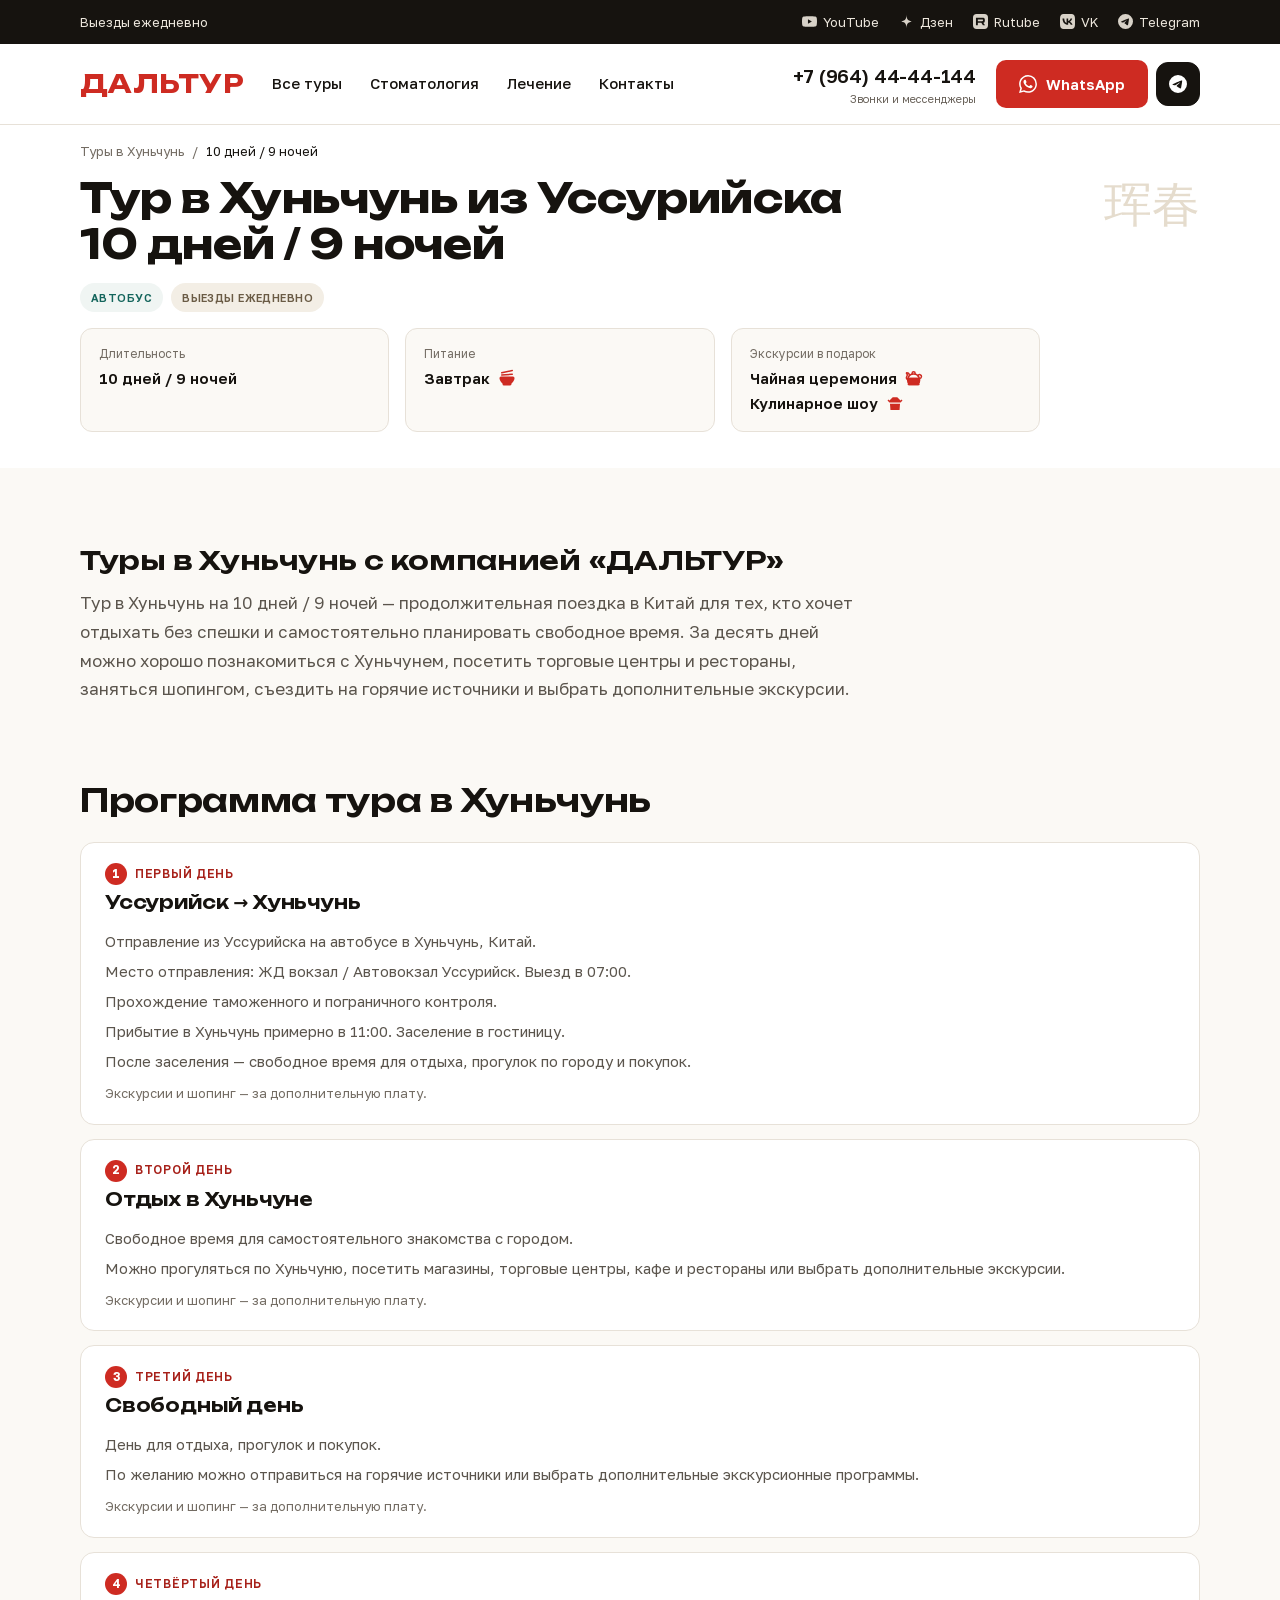
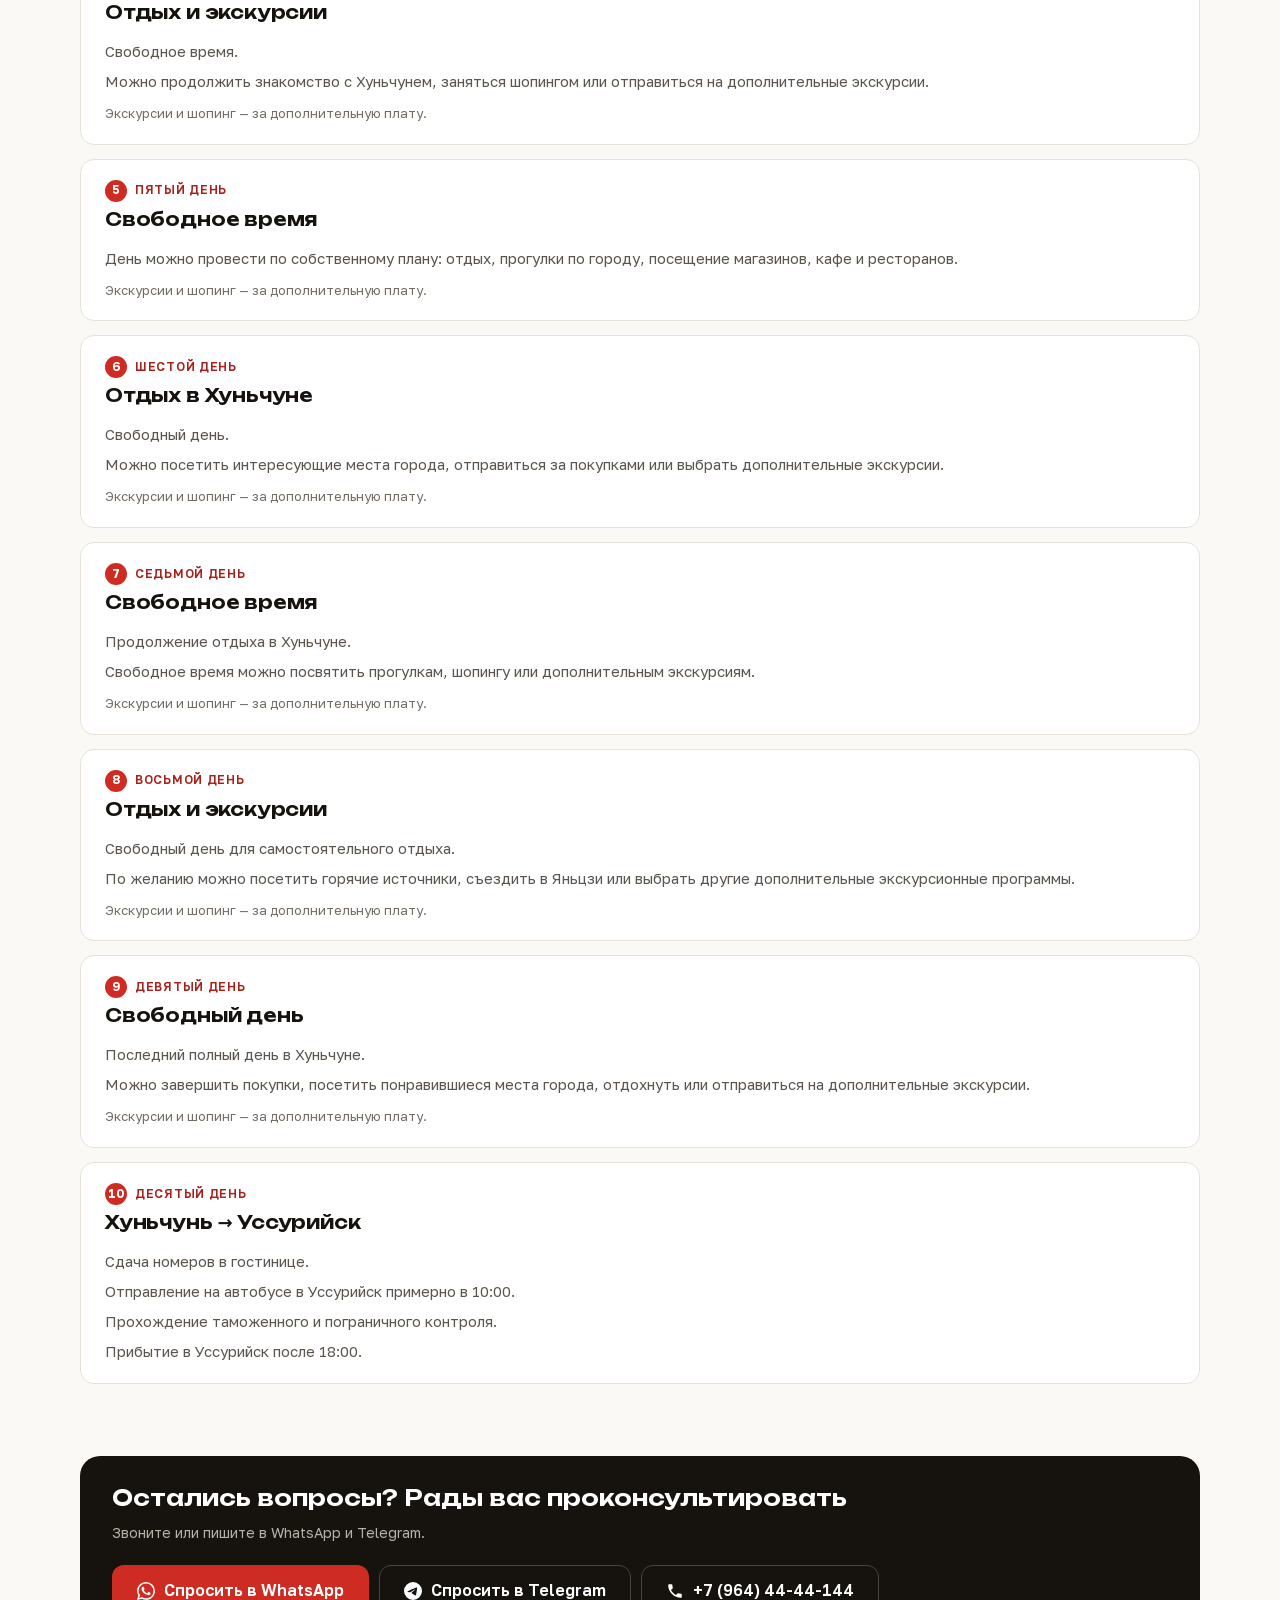
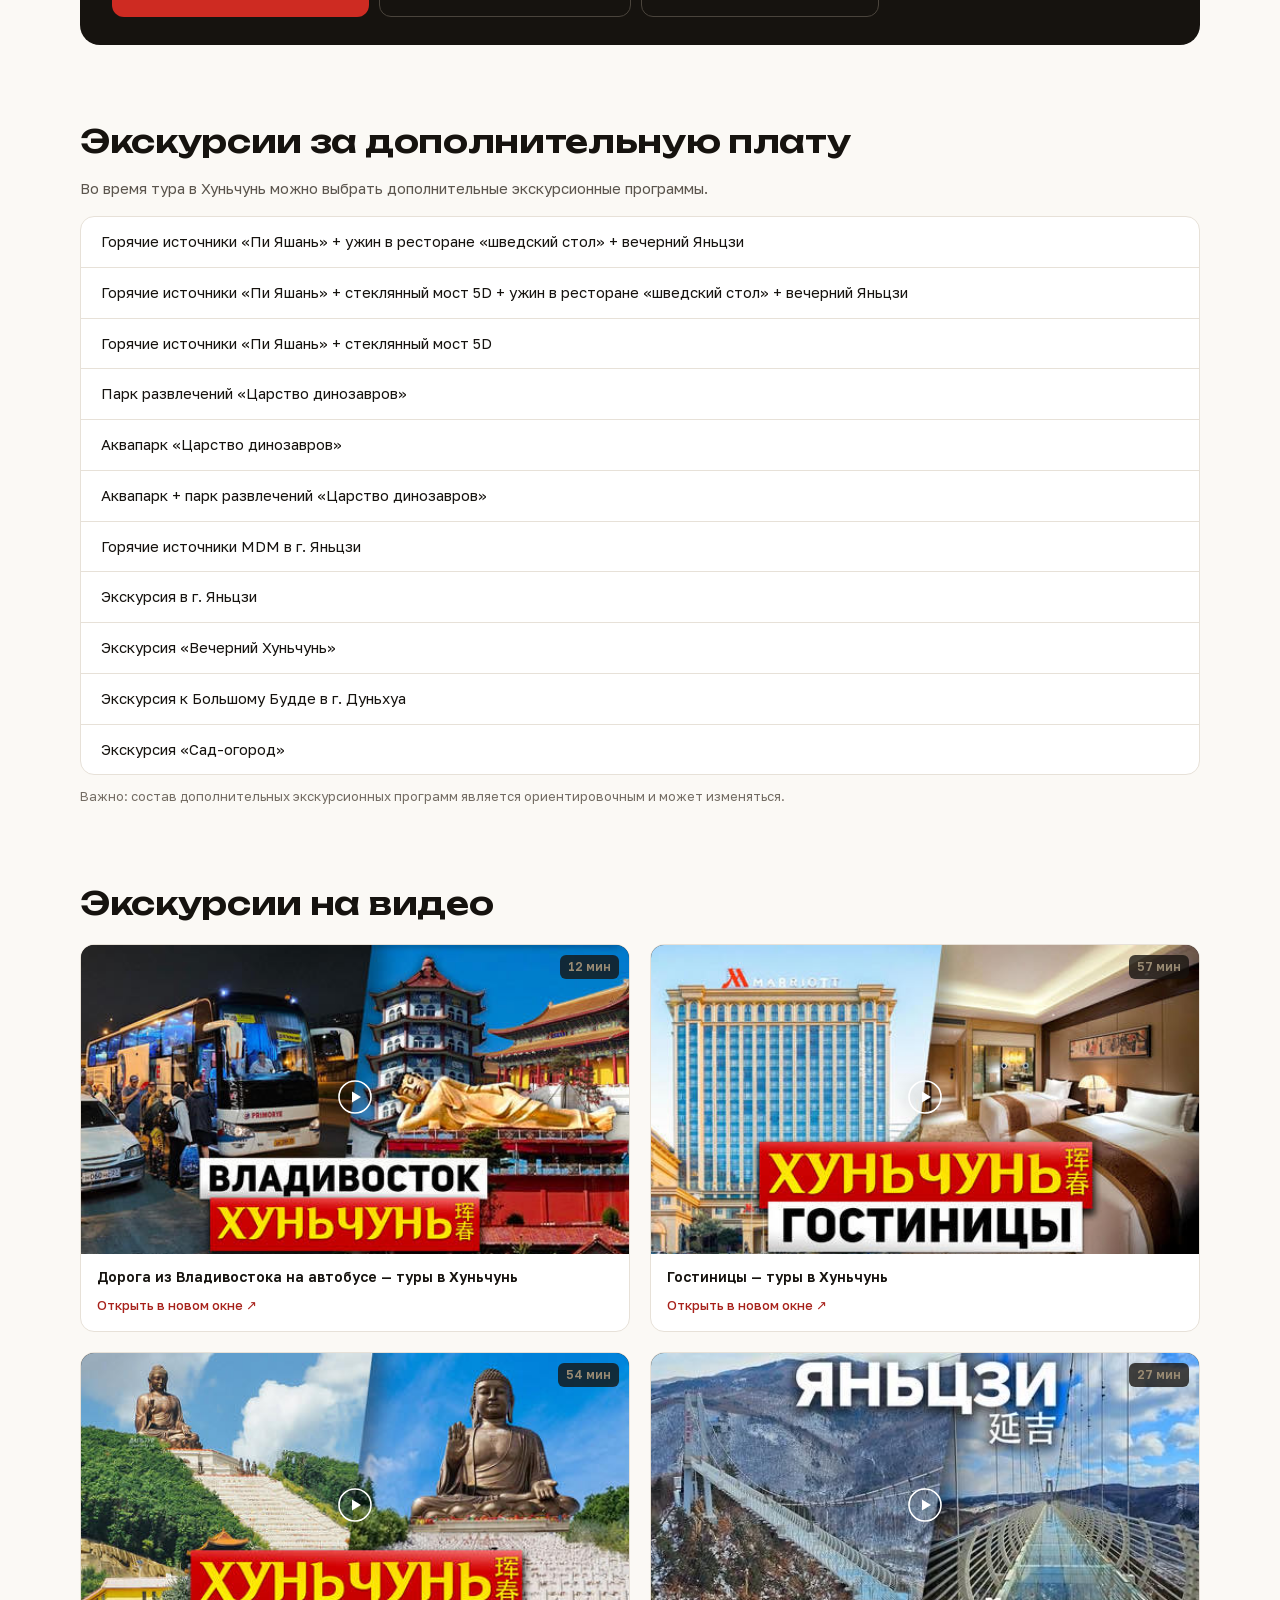
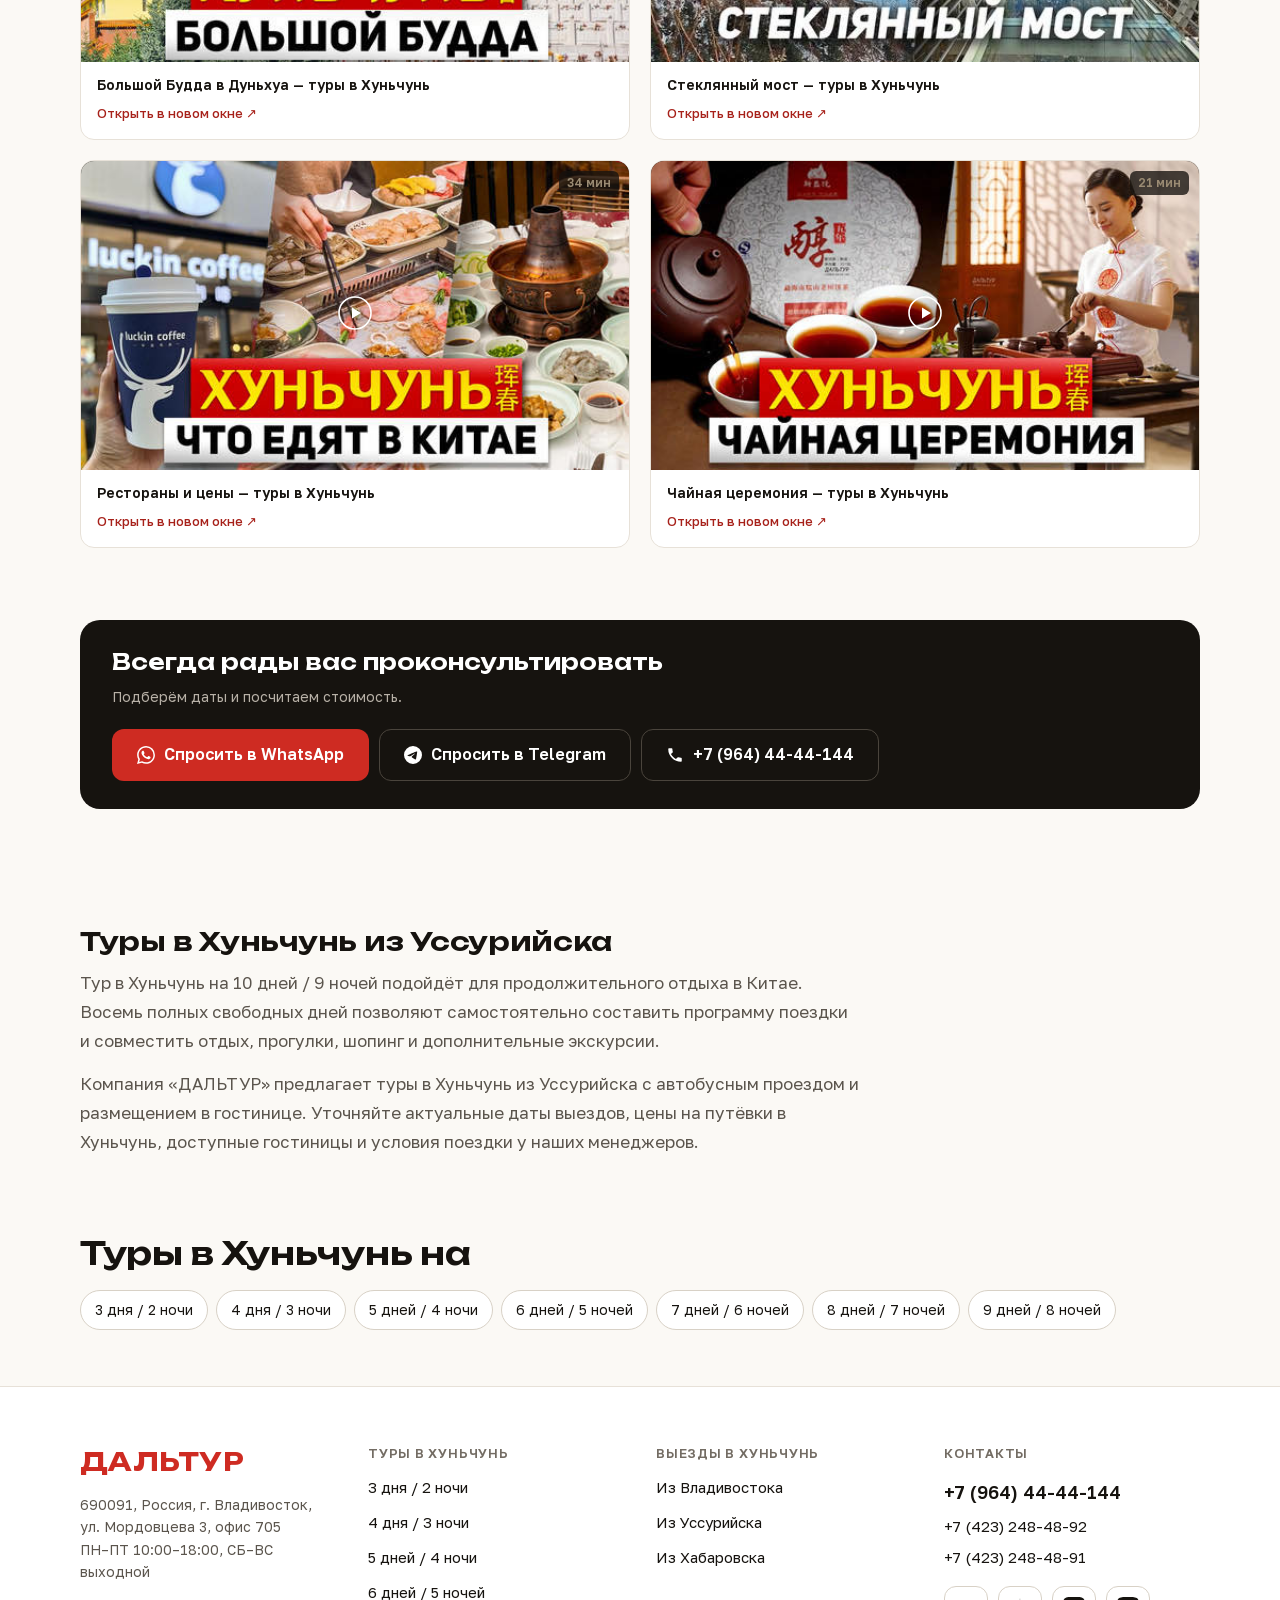
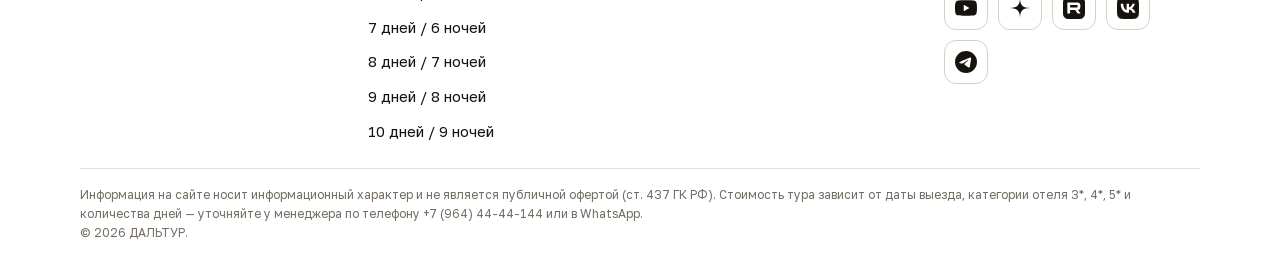
==== commit 93bcaebe: "feat: правки заказчика 04.10 - телефон на первом экране на мобильных, Telegram в мобильной шапке - «" ====
--- a/tur-10-dney.html
+++ b/tur-10-dney.html
@@ -19,7 +19,7 @@
 <script type="application/ld+json">{"@context":"https://schema.org","@graph":[{"@type":"TravelAgency","@id":"https://hunchun-hunchun.ru/#org","name":"ДАЛЬТУР","url":"https://hunchun-hunchun.ru/","logo":"https://hunchun-hunchun.ru/assets/apple-touch-icon.png","image":"https://hunchun-hunchun.ru/assets/apple-touch-icon.png","telephone":["+79644444144","+74232484892","+74232484891"],"address":{"@type":"PostalAddress","streetAddress":"ул. Мордовцева, 3, офис 705","addressLocality":"Владивосток","postalCode":"690091","addressCountry":"RU"},"openingHoursSpecification":[{"@type":"OpeningHoursSpecification","dayOfWeek":["Monday","Tuesday","Wednesday","Thursday","Friday"],"opens":"10:00","closes":"18:00"}],"sameAs":["https://www.youtube.com/@DALTOUR","https://dzen.ru/daltour","https://rutube.ru/channel/54520250/","https://vk.ru/daltourvk","https://t.me/daltourChina"]},{"@type":"TouristTrip","name":"Тур в Хуньчунь из Уссурийска — 10 дней / 9 ночей","description":"Тур в Хуньчунь на 10 дней / 9 ночей — продолжительная поездка в Китай для тех, кто хочет отдыхать без спешки и самостоятельно планировать свободное время. За десять дней можно хорошо познакомиться с Хуньчунем, посетить торговые центры и рестораны, заняться шопингом, съездить на горячие источники и выбрать дополнительные экскурсии.","url":"https://ussuriysk.hunchun-hunchun.ru/tur-10-dney.html","touristType":"Автобусный тур","provider":{"@id":"https://hunchun-hunchun.ru/#org"},"itinerary":{"@type":"ItemList","itemListElement":[{"@type":"ListItem","position":1,"name":"Первый день: Уссурийск → Хуньчунь","description":"Отправление из Уссурийска на автобусе в Хуньчунь, Китай. Место отправления: ЖД вокзал / Автовокзал Уссурийск. Выезд в 07:00. Прохождение таможенного и пограничного контроля. Прибытие в Хуньчунь примерно в 11:00. Заселение в гостиницу. После заселения — свободное время для отдыха, прогулок по городу и покупок."},{"@type":"ListItem","position":2,"name":"Второй день: отдых в Хуньчуне","description":"Свободное время для самостоятельного знакомства с городом. Можно прогуляться по Хуньчуню, посетить магазины, торговые центры, кафе и рестораны или выбрать дополнительные экскурсии."},{"@type":"ListItem","position":3,"name":"Третий день: свободный день","description":"День для отдыха, прогулок и покупок. По желанию можно отправиться на горячие источники или выбрать дополнительные экскурсионные программы."},{"@type":"ListItem","position":4,"name":"Четвёртый день: отдых и экскурсии","description":"Свободное время. Можно продолжить знакомство с Хуньчунем, заняться шопингом или отправиться на дополнительные экскурсии."},{"@type":"ListItem","position":5,"name":"Пятый день: свободное время","description":"День можно провести по собственному плану: отдых, прогулки по городу, посещение магазинов, кафе и ресторанов."},{"@type":"ListItem","position":6,"name":"Шестой день: отдых в Хуньчуне","description":"Свободный день. Можно посетить интересующие места города, отправиться за покупками или выбрать дополнительные экскурсии."},{"@type":"ListItem","position":7,"name":"Седьмой день: свободное время","description":"Продолжение отдыха в Хуньчуне. Свободное время можно посвятить прогулкам, шопингу или дополнительным экскурсиям."},{"@type":"ListItem","position":8,"name":"Восьмой день: отдых и экскурсии","description":"Свободный день для самостоятельного отдыха. По желанию можно посетить горячие источники, съездить в Яньцзи или выбрать другие дополнительные экскурсионные программы."},{"@type":"ListItem","position":9,"name":"Девятый день: свободный день","description":"Последний полный день в Хуньчуне. Можно завершить покупки, посетить понравившиеся места города, отдохнуть или отправиться на дополнительные экскурсии."},{"@type":"ListItem","position":10,"name":"Десятый день: Хуньчунь → Уссурийск","description":"Сдача номеров в гостинице. Отправление на автобусе в Уссурийск примерно в 10:00. Прохождение таможенного и пограничного контроля. Прибытие в Уссурийск после 18:00."}]}},{"@type":"BreadcrumbList","itemListElement":[{"@type":"ListItem","position":1,"name":"Туры в Хуньчунь","item":"https://ussuriysk.hunchun-hunchun.ru/"},{"@type":"ListItem","position":2,"name":"10 дней / 9 ночей","item":"https://ussuriysk.hunchun-hunchun.ru/tur-10-dney.html"}]}]}</script>
 <link rel="preload" href="assets/fonts/unbounded-cyrillic.woff2?v=3e88c0f8" as="font" type="font/woff2" crossorigin>
 <link rel="preload" href="assets/fonts/golos-cyrillic.woff2?v=d1593288" as="font" type="font/woff2" crossorigin>
-<style>@font-face{font-family:'Golos Text';font-style:normal;font-weight:400 700;font-display:swap;src:url(assets/fonts/golos-cyrillic.woff2?v=d1593288) format('woff2');unicode-range:U+0301, U+0400-045F, U+0490-0491, U+04B0-04B1, U+2116}@font-face{font-family:'Golos Text';font-style:normal;font-weight:400 700;font-display:swap;src:url(assets/fonts/golos-latin.woff2?v=4016a99a) format('woff2');unicode-range:U+0000-00FF, U+0131, U+0152-0153, U+02BB-02BC, U+02C6, U+02DA, U+02DC, U+0304, U+0308, U+0329, U+2000-206F, U+20AC, U+2122, U+2191, U+2193, U+2212, U+2215, U+FEFF, U+FFFD}@font-face{font-family:'Unbounded';font-style:normal;font-weight:600 700;font-display:swap;src:url(assets/fonts/unbounded-cyrillic.woff2?v=3e88c0f8) format('woff2');unicode-range:U+0301, U+0400-045F, U+0490-0491, U+04B0-04B1, U+2116}@font-face{font-family:'Unbounded';font-style:normal;font-weight:600 700;font-display:swap;src:url(assets/fonts/unbounded-latin.woff2?v=aef5c246) format('woff2');unicode-range:U+0000-00FF, U+0131, U+0152-0153, U+02BB-02BC, U+02C6, U+02DA, U+02DC, U+0304, U+0308, U+0329, U+2000-206F, U+20AC, U+2122, U+2191, U+2193, U+2212, U+2215, U+FEFF, U+FFFD}:root{--red: #CE2B22;--red-deep: #A7211A;--red-darker: #7A1711;--ink: #16130F;--ink-soft: #3D382F;--jade: #14655C;--paper: #FBF9F5;--card: #FFFFFF;--line: #E7E1D8;--line-strong: #D8D1C6;--muted: #5B554D;--muted-2: #6A635B;--muted-3: #736C63;--sand: #F3EEE5;--sand-deep: #C9B9A2;--hiero: #CDBFAC;--jade-bg: #F0F5F3;--red-bg: #FBEDEC;--note-bg: #FBF4E8;--note-line: #EBDCC2;--dark-field: #221E19;--dark-line: #3A352E;--dark-text: #B8B1A7;--display: 'Unbounded','Golos Text',system-ui,sans-serif;--body: 'Golos Text',system-ui,-apple-system,'Segoe UI',sans-serif;--r-btn: 10px;--r-card: 16px;--r-block: 20px;--gutter: 20px;--maxw: 1440px;}*,*::before,*::after{box-sizing: border-box;}html{-webkit-text-size-adjust: 100%;scroll-behavior: smooth;}body{margin: 0;font-family: var(--body);font-size: 16px;line-height: 1.55;color: var(--ink);background: var(--paper);-webkit-font-smoothing: antialiased;overflow-wrap: break-word;}body.is-locked{overflow: hidden;}img{max-width: 100%;display: block;}a{color: var(--red-deep);text-decoration: none;}a:hover{color: var(--red-darker);}h1,h2,h3{font-family: var(--display);letter-spacing: -0.01em;margin: 0;}h1{font-weight: 700;}h2,h3{font-weight: 600;}p{margin: 0;}ul{margin: 0;padding: 0;list-style: none;}button{font: inherit;}:focus-visible{outline: 2px solid var(--red-deep);outline-offset: 2px;border-radius: 4px;}.br-desktop{display: none;}.visually-hidden{position: absolute;width: 1px;height: 1px;padding: 0;margin: -1px;overflow: hidden;clip: rect(0 0 0 0);white-space: nowrap;border: 0;}.skip-link{position: absolute;left: 12px;top: -60px;z-index: 100;padding: 10px 16px;background: var(--ink);color: #fff;border-radius: var(--r-btn);font-weight: 600;transition: top .15s;}.skip-link:focus{top: 12px;color: #fff;}.wrap{width: 100%;max-width: var(--maxw);margin: 0 auto;padding-left: var(--gutter);padding-right: var(--gutter);}.section{padding-top: 40px;}.section__head{display: flex;flex-wrap: wrap;align-items: baseline;justify-content: space-between;gap: 8px 24px;}.section__head h2{font-size: 24px;}.section__note{font-size: 13px;color: var(--muted-2);}.btn{display: inline-flex;align-items: center;justify-content: center;gap: 9px;min-height: 52px;padding: 0 24px;border: 1px solid transparent;border-radius: 12px;font-size: 16px;font-weight: 600;line-height: 1.2;text-align: center;cursor: pointer;transition: background-color .15s,border-color .15s,color .15s;}.btn--primary{background: var(--red);color: #fff;}.btn--primary:hover{background: var(--red-deep);color: #fff;}.btn--ghost{background: var(--card);color: var(--ink);border-color: var(--line-strong);}.btn--ghost:hover{border-color: var(--ink);color: var(--ink);}.btn--dark{background: var(--ink);color: #fff;}.btn--dark:hover{background: #2A251E;color: #fff;}.btn--sm{min-height: 44px;padding: 0 18px;font-size: 15px;border-radius: var(--r-btn);}.btn--wide{width: 100%;}.tag{display: inline-flex;align-items: center;padding: 6px 11px;border-radius: 999px;font-size: 11px;font-weight: 600;letter-spacing: 0.04em;white-space: nowrap;}.tag--jade{background: var(--jade-bg);color: var(--jade);}.tag--red{background: var(--red-bg);color: var(--red-deep);}.tag--sand{background: var(--sand);color: #6A5B45;}.tag--onsand{background: #fff;color: var(--jade);}.tag--onsand.tag--red{background: #fff;color: var(--red-deep);}.field{display: flex;flex-direction: column;gap: 6px;}.field>label{font-size: 12px;font-weight: 600;color: var(--muted-2);}.field select,.field input{width: 100%;height: 48px;padding: 0 12px;border: 1px solid var(--line-strong);border-radius: var(--r-btn);background: var(--card);font-family: inherit;font-size: 16px;color: var(--ink);}.field select{appearance: none;padding-right: 34px;background-image: url("data:image/svg+xml,%3Csvg xmlns='http://www.w3.org/2000/svg' width='10' height='6' fill='none'%3E%3Cpath d='M1 1l4 4 4-4' stroke='%238B837A' stroke-width='1.5' stroke-linecap='round'/%3E%3C/svg%3E");background-repeat: no-repeat;background-position: right 14px center;}.topbar{display: none;background: var(--ink);color: #EDE7DD;font-size: 13px;}.topbar .wrap{min-height: 44px;display: flex;align-items: center;justify-content: space-between;gap: 20px;}.topbar__right{display: flex;align-items: center;gap: 20px;}.topbar__hours{color: #ACA69C;}.topbar__sep{color: #4A443C;}.topbar a{color: #EDE7DD;}.topbar a:hover{color: #fff;}.header{position: sticky;top: 0;z-index: 40;background: var(--card);border-bottom: 1px solid var(--line);}.header .wrap{min-height: 64px;display: flex;align-items: center;gap: 12px;}.logo{font-family: var(--display);font-weight: 700;font-size: 20px;letter-spacing: 0.01em;color: var(--red);}.logo:hover{color: var(--red-deep);}.header__nav{display: none;}.header__contacts{display: none;}.icon-btn{flex: none;width: 44px;height: 44px;display: inline-flex;align-items: center;justify-content: center;border: 1px solid var(--line-strong);border-radius: 12px;background: var(--card);color: var(--ink);cursor: pointer;}.icon-btn--plain{border-color: transparent;}.icon-btn--accent{background: var(--red);border-color: var(--red);color: #fff;}.icon-btn--accent:hover{background: var(--red-deep);border-color: var(--red-deep);color: #fff;}.header__spacer{flex: 1 1 auto;}.header__center{flex: 1 1 auto;display: flex;justify-content: center;}.drawer{position: fixed;inset: 0;z-index: 60;display: none;}.drawer[data-open="true"]{display: block;}.drawer__backdrop{position: absolute;inset: 0;background: rgba(22,19,15,.5);border: 0;padding: 0;cursor: pointer;}.drawer__panel{position: absolute;inset: 0 0 0 auto;width: min(320px,88vw);background: var(--card);padding: 16px var(--gutter) 28px;display: flex;flex-direction: column;gap: 4px;overflow-y: auto;}.drawer__top{display: flex;align-items: center;justify-content: space-between;margin-bottom: 12px;}.drawer__panel a{min-height: 48px;display: flex;align-items: center;font-size: 17px;font-weight: 500;color: var(--ink);border-bottom: 1px solid var(--line);}.drawer__panel a:last-child{border-bottom: 0;}.drawer__contacts{margin-top: 20px;display: flex;flex-direction: column;gap: 10px;}.drawer__panel .drawer__contacts a{min-height: 52px;justify-content: center;font-size: 16px;font-weight: 600;border-bottom: 1px solid var(--line-strong);}.drawer__panel .drawer__contacts .btn--primary{color: #fff;border-bottom: 0;}.hero{background: var(--card);padding-top: 28px;padding-bottom: 8px;}.hero__grid{display: flex;flex-direction: column;gap: 24px;}.hero__eyebrow{display: block;font-size: 11px;font-weight: 600;letter-spacing: 0.12em;color: var(--red);}.hero h1{margin-top: 12px;font-size: 30px;line-height: 1.1;text-wrap: balance;}.hero__lead{margin-top: 14px;font-size: 16px;color: var(--muted);}.hero__actions{margin-top: 20px;display: flex;flex-direction: column;gap: 10px;}.hero__facts{margin-top: 22px;display: flex;flex-direction: column;gap: 10px;}.hero__fact{display: flex;align-items: center;gap: 9px;font-size: 14px;color: var(--ink-soft);}.hero__fact svg{flex: none;}.hero__art{min-height: 200px;background: var(--paper);border: 1px solid var(--line);border-radius: var(--r-block);display: flex;flex-direction: column;align-items: center;justify-content: center;gap: 10px;padding: 24px;text-align: center;}.hero__art b{font-size: 15px;color: var(--muted-3);}.hero__art span{font-size: 13px;color: #A39A8E;max-width: 380px;}.picker{background: var(--card);padding-top: 20px;padding-bottom: 8px;}.picker__box{padding: 16px;background: var(--paper);border: 1px solid var(--line);border-radius: var(--r-card);display: flex;flex-direction: column;gap: 12px;}.dest-grid{margin-top: 18px;display: grid;grid-template-columns: repeat(2,minmax(0,1fr));gap: 12px;}.dest{min-height: 108px;padding: 14px;background: var(--card);border: 1px solid var(--line);border-radius: 14px;display: flex;flex-direction: column;justify-content: space-between;gap: 12px;color: var(--ink);transition: border-color .15s,transform .15s;}.dest:hover{border-color: var(--ink);color: var(--ink);transform: translateY(-2px);}.dest__hiero{font-size: 20px;line-height: 1;color: var(--hiero);}.dest__name{display: block;font-size: 16px;font-weight: 600;}.dest__meta{display: block;margin-top: 2px;font-size: 12px;color: var(--muted-2);}.tour-grid{margin-top: 18px;display: grid;grid-template-columns: minmax(0,1fr);gap: 14px;}.tour{background: var(--card);border: 1px solid var(--line);border-radius: var(--r-card);overflow: hidden;color: var(--ink);display: flex;flex-direction: column;transition: border-color .15s;}.tour:hover{border-color: var(--ink);color: var(--ink);}.tour__top{min-height: 76px;padding: 14px 16px;background: var(--sand);display: flex;align-items: flex-start;justify-content: space-between;gap: 12px;}.tour__hiero{font-size: 26px;line-height: 1;color: var(--sand-deep);}.tour__body{padding: 16px;display: flex;flex-direction: column;flex-grow: 1;}.tour__title{font-size: 18px;font-weight: 600;line-height: 1.25;font-family: var(--body);}.tour__list{margin-top: 12px;display: flex;flex-direction: column;gap: 7px;font-size: 14px;line-height: 1.45;color: var(--muted);}.tour__foot{margin-top: auto;padding-top: 16px;display: flex;align-items: center;justify-content: space-between;gap: 12px;}.tour__price{font-size: 18px;font-weight: 700;}.tour__price small{display: block;font-size: 12px;font-weight: 400;color: var(--muted-2);}.tour-list{margin-top: 20px;display: grid;grid-template-columns: minmax(0,1fr);gap: 12px;}.tour-row{padding: 18px;background: var(--card);border: 1px solid var(--line);border-radius: var(--r-card);display: flex;flex-direction: column;justify-content: space-between;gap: 16px;min-height: 150px;color: var(--ink);transition: border-color .15s;}.tour-row:hover{border-color: var(--ink);color: var(--ink);}.tour-row[data-featured="true"]{border-width: 2px;border-color: var(--ink);padding: 17px;}.tour-row__head{display: flex;flex-direction: column-reverse;align-items: flex-start;gap: 10px;}.tour-row__name{font-size: 19px;font-weight: 600;line-height: 1.25;}.tour-row__foot{display: flex;align-items: flex-end;justify-content: space-between;gap: 12px;}.tour-row__desc{font-size: 13px;color: var(--muted-2);line-height: 1.45;}.tour-row__price{font-size: 17px;font-weight: 700;white-space: nowrap;}.filters{display: flex;align-items: center;gap: 8px;overflow-x: auto;padding-bottom: 4px;scrollbar-width: none;-webkit-overflow-scrolling: touch;}.filters::-webkit-scrollbar{display: none;}.chip{flex: none;min-height: 40px;padding: 0 16px;display: inline-flex;align-items: center;background: var(--card);color: var(--ink);border: 1px solid var(--line-strong);border-radius: 999px;font-size: 14px;font-weight: 500;cursor: pointer;white-space: nowrap;}.chip[aria-pressed="true"]{background: var(--ink);color: #fff;border-color: var(--ink);font-weight: 600;}.filters__sep{flex: none;width: 1px;height: 28px;background: var(--line);margin: 0 4px;}.toolbar{margin-top: 20px;display: flex;flex-direction: column;gap: 12px;}.toolbar__sort{display: flex;align-items: center;gap: 10px;}.toolbar__sort label{font-size: 14px;color: var(--muted-2);white-space: nowrap;}.toolbar__sort select{height: 40px;width: auto;min-width: 180px;}.results-count{font-size: 14px;color: var(--muted-2);}.why-grid{margin-top: 18px;display: grid;grid-template-columns: minmax(0,1fr);gap: 12px;}.why{padding: 14px 16px;background: var(--card);border: 1px solid var(--line);border-radius: 14px;display: flex;flex-direction: column;gap: 6px;}.why svg{display: none;}.why b{font-size: 16px;font-weight: 600;}.why span{font-size: 14px;line-height: 1.5;color: var(--muted);}.lead{padding: 22px 20px;background: var(--ink);border-radius: var(--r-block);display: flex;flex-direction: column;gap: 16px;}.lead h2{font-size: 20px;line-height: 1.25;color: #fff;}.lead p{margin-top: 10px;font-size: 14px;line-height: 1.5;color: var(--dark-text);}.lead form{display: flex;flex-direction: column;gap: 12px;}.lead .field>label{color: var(--dark-text);}.lead .field input{height: 50px;border-color: var(--dark-line);background: var(--dark-field);color: #fff;}.lead .field input::placeholder{color: #7C756B;}.lead__consent{font-size: 12px;line-height: 1.5;color: #8E877D;}.lead__consent a{color: var(--dark-text);text-decoration: underline;}.cta{padding: 24px 20px;background: var(--ink);border-radius: var(--r-block);display: flex;flex-direction: column;gap: 18px;}.cta b{display: block;font-family: var(--display);font-weight: 600;font-size: 20px;color: #fff;}.cta span{display: block;margin-top: 8px;font-size: 14px;color: var(--dark-text);}.cta__actions{display: flex;flex-direction: column;gap: 10px;}.cta__actions .btn--ghost{background: transparent;color: #fff;border-color: #4A443C;}.cta__actions .btn--ghost:hover{border-color: #fff;color: #fff;}.footer{margin-top: 40px;padding-top: 28px;background: var(--card);border-top: 1px solid var(--line);}.footer__grid{display: flex;flex-direction: column;gap: 24px;}.footer__col h3{font-family: var(--body);font-size: 13px;font-weight: 600;letter-spacing: 0.06em;color: var(--muted-3);}.footer__col ul{margin-top: 12px;display: flex;flex-direction: column;gap: 10px;}.footer__col ul a{font-size: 15px;color: var(--ink);}.footer__col ul a:hover{color: var(--red-deep);}.footer__addr{margin-top: 12px;font-size: 14px;line-height: 1.6;color: var(--muted);}.footer__phones{margin-top: 16px;display: flex;flex-direction: column;gap: 8px;}.footer__phones a{font-size: 15px;color: var(--ink);}.footer__phones a:first-child{font-size: 18px;font-weight: 600;}.footer__social{margin-top: 16px;display: flex;gap: 10px;}.footer__social a{width: 44px;height: 44px;border: 1px solid var(--line-strong);border-radius: 12px;display: flex;align-items: center;justify-content: center;font-size: 12px;font-weight: 600;color: var(--ink);}.footer__social a:hover{border-color: var(--ink);}.footer__legal{margin-top: 24px;padding: 16px 0 24px;border-top: 1px solid var(--line);font-size: 12px;line-height: 1.6;color: var(--muted-3);}.crumbs{display: flex;flex-wrap: wrap;align-items: center;gap: 8px;font-size: 13px;color: var(--muted-3);padding-top: 16px;}.crumbs a{color: var(--muted-3);}.crumbs a:hover{color: var(--ink);}.crumbs [aria-current]{color: var(--ink);}.page-head{background: var(--card);padding-bottom: 24px;}.page-head__row{margin-top: 16px;display: flex;align-items: flex-end;justify-content: space-between;gap: 20px;}.page-head h1{font-size: 26px;line-height: 1.12;}.page-head p{margin-top: 14px;font-size: 16px;color: var(--muted);}.page-head__hiero{display: none;font-family: var(--display);font-size: 56px;line-height: 1;color: #E5DCCD;}.tour-head{background: var(--card);padding-bottom: 20px;}.tour-head__row{margin-top: 14px;display: flex;align-items: flex-start;justify-content: space-between;gap: 12px;}.tour-head h1{font-size: 26px;line-height: 1.15;}.tour-head__hiero{font-size: 22px;line-height: 1.2;color: #E5DCCD;white-space: nowrap;}.tour-head__tags{margin-top: 16px;display: flex;gap: 8px;flex-wrap: wrap;}.facts{margin-top: 16px;display: grid;grid-template-columns: repeat(2,minmax(0,1fr));gap: 10px;}.fact{padding: 12px 14px;background: var(--paper);border: 1px solid var(--line);border-radius: 12px;}.fact dt{font-size: 12px;color: var(--muted-3);}.fact dd{margin: 3px 0 0;font-size: 15px;font-weight: 600;}.pricebox{margin-top: 16px;padding: 16px;background: var(--paper);border: 1px solid var(--line);border-radius: 14px;display: flex;align-items: center;justify-content: space-between;gap: 16px;flex-wrap: wrap;}.pricebox b{display: block;font-size: 20px;font-weight: 700;}.pricebox span{display: block;font-size: 12px;color: var(--muted-2);}.days{margin-top: 16px;display: flex;flex-direction: column;gap: 12px;}.day{padding: 16px;background: var(--card);border: 1px solid var(--line);border-radius: 14px;}.day__head{display: flex;align-items: center;gap: 10px;}.day__num{flex: none;width: 28px;height: 28px;background: var(--ink);color: #fff;border-radius: 8px;display: flex;align-items: center;justify-content: center;font-size: 13px;font-weight: 700;}.day__title{font-size: 16px;font-weight: 600;}.day p{margin-top: 12px;font-size: 14px;line-height: 1.6;color: var(--muted);}.incl{margin-top: 16px;display: grid;grid-template-columns: minmax(0,1fr);gap: 12px;}.incl__box{padding: 16px;background: var(--card);border: 1px solid var(--line);border-radius: 14px;}.incl__box h3{font-family: var(--body);font-size: 12px;font-weight: 600;letter-spacing: 0.06em;}.incl__box h3.is-in{color: var(--jade);}.incl__box h3.is-out{color: var(--red-deep);}.incl__box ul{margin-top: 10px;display: flex;flex-direction: column;gap: 7px;font-size: 14px;line-height: 1.5;color: var(--ink-soft);}.incl__box li{padding-left: 14px;position: relative;}.incl__box li::before{content: "·";position: absolute;left: 2px;}.notice{margin-top: 16px;padding: 16px;background: var(--note-bg);border: 1px solid var(--note-line);border-radius: 14px;}.notice b{font-size: 15px;font-weight: 600;}.notice p{margin-top: 10px;font-size: 14px;line-height: 1.6;color: var(--muted);}.pill-row{margin-top: 12px;display: flex;flex-wrap: wrap;gap: 8px;}.pill{min-height: 40px;padding: 0 14px;display: inline-flex;align-items: center;background: var(--card);border: 1px solid var(--line-strong);border-radius: 999px;font-size: 14px;color: var(--ink);}.pill:hover{border-color: var(--ink);color: var(--ink);}.stickybar{position: fixed;left: 0;right: 0;bottom: 0;z-index: 50;padding: 10px var(--gutter) calc(10px + env(safe-area-inset-bottom));background: var(--card);border-top: 1px solid var(--line);display: flex;align-items: center;gap: 10px;}.stickybar__price{display: flex;flex-direction: column;line-height: 1.2;}.stickybar__price small{font-size: 11px;color: var(--muted-3);}.stickybar__price b{font-size: 16px;}.stickybar .btn{flex: 1 1 auto;min-height: 48px;padding: 0 14px;font-size: 15px;}body.has-stickybar{padding-bottom: 88px;}.swatches{margin-top: 14px;display: grid;grid-template-columns: repeat(2,minmax(0,1fr));gap: 12px;}.swatch__chip{height: 72px;border-radius: 12px;border: 1px solid var(--line);}.swatch b{display: block;margin-top: 8px;font-size: 13px;font-weight: 600;}.swatch span{display: block;font-size: 12px;color: var(--muted-2);}.kv{margin-top: 14px;display: flex;flex-direction: column;gap: 8px;font-size: 14px;line-height: 1.5;color: var(--ink-soft);}.eyebrow{font-size: 12px;font-weight: 600;letter-spacing: 0.08em;color: var(--muted-3);}.rules{margin-top: 12px;display: grid;grid-template-columns: minmax(0,1fr);gap: 10px 32px;font-size: 14px;line-height: 1.5;color: var(--ink-soft);}@media (min-width: 768px){:root{--gutter: 40px;}.section{padding-top: 56px;}.section__head h2{font-size: 28px;}.hero{padding-top: 48px;}.hero h1{font-size: 40px;}.hero__lead{font-size: 18px;}.hero__actions{flex-direction: row;}.hero__facts{flex-direction: row;flex-wrap: wrap;gap: 24px;}.hero__art{min-height: 280px;}.picker__box{flex-direction: row;align-items: flex-end;gap: 16px;padding: 18px 20px;background: var(--card);box-shadow: 0 6px 24px rgba(22,19,15,.06);}.picker__box .field{flex: 1 1 0;}.dest-grid{grid-template-columns: repeat(3,minmax(0,1fr));gap: 16px;}.tour-grid{grid-template-columns: repeat(2,minmax(0,1fr));gap: 20px;}.tour-list{grid-template-columns: repeat(2,minmax(0,1fr));}.why-grid{grid-template-columns: repeat(2,minmax(0,1fr));gap: 20px;}.incl{grid-template-columns: repeat(2,minmax(0,1fr));gap: 20px;}.facts{grid-template-columns: repeat(4,minmax(0,1fr));}.swatches{grid-template-columns: repeat(3,minmax(0,1fr));}.rules{grid-template-columns: repeat(2,minmax(0,1fr));}.toolbar{flex-direction: row;align-items: center;justify-content: space-between;}.tour-row__head{flex-direction: row;justify-content: space-between;gap: 12px;}.lead{flex-direction: row;align-items: center;gap: 40px;padding: 32px;}.lead__text{flex: 1 1 45%;}.lead h2{font-size: 24px;}.lead form{flex: 1 1 55%;}.cta{flex-direction: row;align-items: center;justify-content: space-between;padding: 28px 32px;}.cta b{font-size: 22px;}.cta__actions{flex-direction: row;}.footer__grid{flex-direction: row;flex-wrap: wrap;gap: 32px;}.footer__col{flex: 1 1 180px;}.footer__col--brand{flex: 1 1 260px;}.page-head h1{font-size: 34px;}.page-head__hiero{display: block;font-size: 44px;}.tour-head h1{font-size: 32px;}.tour-head__hiero{font-size: 38px;}.stickybar{display: none;}body.has-stickybar{padding-bottom: 0;}}@media (min-width: 1100px){:root{--gutter: 80px;}body{font-size: 16px;}.topbar{display: block;}.header .wrap{min-height: 80px;gap: 28px;}.logo{font-size: 25px;}.header__burger{display: none;}.header__center{flex: none;justify-content: flex-start;}.header__nav{display: flex;align-items: center;gap: 28px;font-size: 15px;font-weight: 500;flex: 1 1 auto;}.header__nav a{color: var(--ink);display: inline-flex;align-items: center;gap: 6px;}.header__nav a:hover{color: var(--red-deep);}.header__contacts{display: flex;align-items: center;gap: 20px;}.header__phone{display: flex;flex-direction: column;align-items: flex-end;}.header__phone a{font-size: 19px;font-weight: 600;color: var(--ink);letter-spacing: -0.01em;}.header__phone span{font-size: 11px;color: var(--muted-2);}.header__contacts .btn{min-height: 48px;padding: 0 22px;border-radius: var(--r-btn);font-size: 15px;}.header__wa-mobile{display: none;}.section{padding-top: 72px;}.section__head h2{font-size: 32px;}.section__note{font-size: 15px;}.hero{padding-top: 72px;padding-bottom: 0;}.hero__grid{flex-direction: row;gap: 56px;align-items: flex-start;}.hero__col{width: 620px;max-width: 55%;}.hero h1{font-size: 50px;line-height: 1.06;}.br-desktop{display: inline;}.hero__lead{max-width: 520px;}.hero__actions{margin-top: 32px;}.hero__actions .btn{min-height: 54px;padding: 0 28px;}.hero__facts{margin-top: 40px;gap: 14px 24px;}.hero__art{flex: 1 1 auto;min-height: 372px;align-self: stretch;}.picker{padding-top: 28px;padding-bottom: 0;}.dest-grid{grid-template-columns: repeat(5,minmax(0,1fr));gap: 20px;}.dest{min-height: 158px;padding: 18px;border-radius: var(--r-card);}.dest__hiero{font-size: 26px;}.dest__name{font-size: 19px;}.dest__meta{font-size: 13px;margin-top: 4px;}.tour-grid{grid-template-columns: repeat(3,minmax(0,1fr));gap: 24px;}.tour{border-radius: var(--r-block);}.tour__top{min-height: 104px;padding: 16px 20px;}.tour__hiero{font-size: 34px;}.tour__body{padding: 20px;}.tour__title{font-size: 20px;}.tour__price{font-size: 20px;}.tour-list{grid-template-columns: repeat(3,minmax(0,1fr));gap: 20px;}.tour-row{min-height: 178px;padding: 20px;}.tour-row[data-featured="true"]{padding: 19px;}.tour-row__name{font-size: 20px;}.tour-row__price{font-size: 18px;}.why-grid{grid-template-columns: repeat(4,minmax(0,1fr));gap: 24px;}.why{background: transparent;border: 0;padding: 0;gap: 10px;}.why svg{display: block;}.why b{font-size: 17px;}.lead{padding: 36px 40px;gap: 56px;border-radius: 24px;}.lead h2{font-size: 28px;}.lead p{font-size: 15px;margin-top: 14px;}.lead form{flex-direction: row;flex-wrap: wrap;align-items: flex-end;gap: 12px;}.lead form .field{flex: 1 1 150px;}.lead form .btn{flex: 0 0 auto;min-height: 50px;}.lead__consent{flex: 1 0 100%;margin-top: 2px;}.footer{margin-top: 56px;padding-top: 56px;}.footer__grid{flex-wrap: nowrap;gap: 32px;}.footer__col--brand{flex: 1.4 1 0;}.footer__col{flex: 1 1 0;}.page-head h1{font-size: 42px;line-height: 1.08;}.page-head p{font-size: 17px;max-width: 720px;}.page-head__hiero{font-size: 56px;}.tour-head h1{font-size: 40px;}.tour-head__hiero{font-size: 48px;}.facts{gap: 16px;}.fact{padding: 16px 18px;}.pricebox{padding: 20px 24px;}.pricebox b{font-size: 24px;}.days{gap: 14px;}.day{padding: 20px 24px;}.day__title{font-size: 18px;}.day p{font-size: 15px;}.incl__box{padding: 24px 28px;border-radius: var(--r-block);}.incl__box h3{font-size: 13px;}.incl__box ul{font-size: 15px;gap: 9px;}.notice{padding: 20px 24px;}.swatches{grid-template-columns: repeat(6,minmax(0,1fr));}}@media (prefers-reduced-motion: reduce){html{scroll-behavior: auto;}*,*::before,*::after{transition-duration: .001ms !important;animation-duration: .001ms !important;}}@media print{.header,.topbar,.stickybar,.drawer,.cta,.lead{display: none !important;}body{background: #fff;}}.askprice{margin-top: 16px;padding: 16px;background: var(--paper);border: 1px solid var(--line);border-radius: 14px;display: flex;flex-direction: column;gap: 12px;}.askprice b{font-size: 17px;font-weight: 600;}.askprice p{font-size: 14px;line-height: 1.5;color: var(--muted);}.askprice__actions{display: flex;flex-direction: column;gap: 10px;}.videos{margin-top: 16px;display: grid;grid-template-columns: minmax(0,1fr);gap: 14px;}.video{background: var(--card);border: 1px solid var(--line);border-radius: 14px;overflow: hidden;}.video__frame{aspect-ratio: 16 / 9;background: var(--sand);display: flex;flex-direction: column;align-items: center;justify-content: center;gap: 8px;padding: 16px;text-align: center;}.video__frame b{font-size: 14px;font-weight: 600;color: #7A6A52;}.video__frame span{font-size: 12px;line-height: 1.5;color: #9A8B73;max-width: 320px;}.video__frame iframe{width: 100%;height: 100%;border: 0;display: block;}.video__cap{display: flex;flex-direction: column;align-items: flex-start;padding: 12px 16px 10px;font-size: 14px;font-weight: 600;}.msgr{display: flex;align-items: center;gap: 8px;}.msgr .icon-btn--tg{background: var(--ink);border-color: var(--ink);color: #fff;}.msgr .icon-btn--tg:hover{background: #2A251E;color: #fff;}.durations{margin-top: 18px;display: grid;grid-template-columns: minmax(0,1fr);gap: 12px;}.duration{padding: 18px;background: var(--card);border: 1px solid var(--line);border-radius: var(--r-card);display: flex;align-items: center;justify-content: space-between;gap: 16px;min-height: 92px;color: var(--ink);transition: border-color .15s,transform .15s;}.duration:hover{border-color: var(--ink);color: var(--ink);transform: translateY(-2px);}.duration__n{display: flex;flex-direction: column;gap: 4px;}.duration__days{font-family: var(--display);font-weight: 600;font-size: 20px;line-height: 1.15;}.duration__nights{font-size: 13px;color: var(--muted-2);}.duration__go{flex: none;display: inline-flex;align-items: center;gap: 8px;font-size: 14px;font-weight: 600;color: var(--red-deep);}@media (min-width: 768px){.durations{grid-template-columns: repeat(2,minmax(0,1fr));gap: 16px;}.videos{grid-template-columns: repeat(2,minmax(0,1fr));gap: 20px;}.askprice{flex-direction: row;align-items: center;justify-content: space-between;gap: 24px;}.askprice__actions{flex-direction: row;flex: none;}}@media (min-width: 1100px){.durations{grid-template-columns: repeat(3,minmax(0,1fr));gap: 20px;}.duration{min-height: 104px;padding: 20px 24px;}.duration__days{font-size: 22px;}.askprice{padding: 20px 24px;}}.hero__band{margin-top: 24px;}.hero__band picture{display: block;border-radius: var(--r-block);overflow: hidden;background: var(--sand);}.hero__band img{width: 100%;height: auto;aspect-ratio: 2 / 1;object-fit: cover;object-position: 38% center;display: block;}@media (min-width: 768px){.hero__band img{aspect-ratio: 10 / 3;object-position: center;}}.hero__grid--solo .hero__col{width: 100%;max-width: 100%;}@media (min-width: 1100px){.hero__grid--solo .hero__col{max-width: 760px;}.hero__band{margin-top: 40px;}}.tour__band{margin-top: 28px;}.tour__band picture{display: block;border-radius: var(--r-block);overflow: hidden;background: var(--sand);}.tour__band img{width: 100%;height: auto;aspect-ratio: 16 / 9;object-fit: cover;display: block;}@media (min-width: 768px){.tour__band img{aspect-ratio: 21 / 9;}}.shot{margin: 0;}.credit{padding: 8px 2px 0;font-size: 12px;line-height: 1.45;color: var(--muted-3);}.credit a{color: var(--muted-2);text-decoration: underline;}.credit a:hover{color: var(--ink);}.hero--lean{padding-top: 28px;padding-bottom: 8px;}.hero--lean h1{font-size: 30px;line-height: 1.1;text-wrap: balance;}.hero--lean .hero__lead{margin-top: 14px;max-width: 620px;}.section--tight{padding-top: 20px;}.marks{display: flex;flex-direction: column;gap: 12px;}.mark{display: flex;align-items: center;gap: 10px;font-size: 16px;font-weight: 500;color: var(--ink-soft);}.mark svg{flex: none;}.contacts{padding: 22px 20px;background: var(--ink);border-radius: var(--r-block);display: flex;flex-direction: column;gap: 18px;}.contacts__text b{display: block;font-family: var(--display);font-weight: 600;font-size: 20px;line-height: 1.25;color: #fff;}.contacts__text span{display: block;margin-top: 10px;font-size: 14px;line-height: 1.5;color: var(--dark-text);}.contacts__actions{display: flex;flex-wrap: wrap;gap: 10px;}.contacts__actions .btn{flex: 1 1 auto;}.contacts__actions .btn--ghost{background: transparent;color: #fff;border-color: #4A443C;}.contacts__actions .btn--ghost:hover{border-color: #fff;color: #fff;}.btn--tel{font-variant-numeric: tabular-nums;white-space: nowrap;}.facts--pair{grid-template-columns: repeat(2,minmax(0,1fr));}.day__head{flex-direction: column;align-items: flex-start;gap: 4px;}.day__ord{font-size: 12px;font-weight: 600;letter-spacing: 0.06em;text-transform: uppercase;color: var(--red-deep);}a.video__frame{color: var(--ink);cursor: pointer;}.video:hover{border-color: var(--ink);}.video.is-playing:hover{border-color: var(--line);}a.video__frame:hover .video__play{color: var(--red);}.video__ext{display: inline-flex;align-items: center;min-height: 32px;margin-top: 2px;font-size: 13px;font-weight: 500;color: var(--red-deep);}.video__ext:hover{text-decoration: underline;}.video__play{color: #B9A88C;line-height: 0;transition: color .15s;}.video__hint{font-size: 12px;line-height: 1.45;color: #9A8B73;max-width: 260px;text-align: center;}.video--empty .video__cap{color: var(--muted-3);font-weight: 400;}@media (min-width: 768px){.hero--lean{padding-top: 48px;}.hero--lean h1{font-size: 40px;}.marks{flex-direction: row;gap: 32px;}.contacts{padding: 28px 32px;gap: 22px;}.contacts__text b{font-size: 22px;}.contacts__actions .btn{flex: 0 1 auto;}.facts--pair{grid-template-columns: repeat(2,minmax(0,1fr));max-width: 640px;}}@media (min-width: 1100px){.hero--lean{padding-top: 64px;padding-bottom: 0;}.hero--lean h1{font-size: 50px;line-height: 1.06;}.hero--lean .hero__lead{font-size: 18px;}.section--tight{padding-top: 32px;}.mark{font-size: 17px;}}.prose{max-width: 780px;}.prose p{font-size: 16px;line-height: 1.7;color: var(--muted);}.prose p + p{margin-top: 14px;}.gallery{display: grid;grid-template-columns: minmax(0,1fr);gap: 14px;}.gallery__item{border-radius: var(--r-block);overflow: hidden;}.gallery__item picture{display: block;}.gallery__item img{width: 100%;height: auto;aspect-ratio: 3 / 2;object-fit: cover;display: block;}.gallery__item--empty{aspect-ratio: 3 / 2;background: var(--sand);border: 1px solid var(--line);display: flex;align-items: center;justify-content: center;padding: 20px;text-align: center;}.gallery__item--empty span{font-size: 13px;color: #9A8B73;}@media (min-width: 768px){.gallery{grid-template-columns: repeat(2,minmax(0,1fr));gap: 20px;}.prose p{font-size: 17px;}}.prose h2{margin-top: 36px;font-family: var(--display);font-weight: 600;font-size: 22px;line-height: 1.25;color: var(--ink);}.prose h2 + p{margin-top: 12px;}.prose__list{margin: 14px 0 0;padding-left: 20px;list-style: disc;display: flex;flex-direction: column;gap: 6px;font-size: 16px;line-height: 1.6;color: var(--muted);}.prose__list + p{margin-top: 14px;}@media (min-width: 1100px){.prose h2{font-size: 26px;margin-top: 44px;}}.video--thumb .video__frame{position: relative;padding: 0;overflow: hidden;background: var(--ink);}.video--thumb .video__frame img{position: absolute;inset: 0;width: 100%;height: 100%;object-fit: cover;display: block;}.video--thumb .video__play{position: relative;z-index: 1;color: #fff;filter: drop-shadow(0 2px 8px rgba(0,0,0,.45));}.video--thumb a.video__frame:hover .video__play{color: #fff;transform: scale(1.08);}.video__play{transition: color .15s,transform .15s;}.video__len{position: absolute;right: 10px;top: 10px;z-index: 1;padding: 3px 8px;border-radius: 6px;background: rgba(22,19,15,.78);color: #fff;font-size: 12px;font-weight: 600;}.video__cap small{display: block;margin-top: 4px;font-size: 12px;font-weight: 400;color: var(--muted-3);}.video.is-playing{cursor: default;}.video.is-playing:hover{border-color: var(--line);}.video.is-playing .video__frame{padding: 0;background: #000;}.video.is-playing iframe{position: absolute;inset: 0;width: 100%;height: 100%;border: 0;display: block;}.video--thumb .video__frame,.video.is-playing .video__frame{position: relative;}@media (min-width: 1360px){.contacts{flex-direction: row;align-items: center;justify-content: space-between;gap: 32px;}.contacts__text{flex: 1 1 auto;min-width: 0;}.contacts__actions{flex: 0 0 auto;flex-wrap: nowrap;}}@media (max-width: 359px){.contacts{padding-left: 14px;padding-right: 14px;}.tour-head__hiero{display: none;}}.topbar__soc{display: inline-flex;align-items: center;gap: 6px;}.topbar__soc svg{flex: none;opacity: .9;}.footer__social{flex-wrap: wrap;}.footer__social a svg{display: block;}.footer__social a:hover{color: var(--red-deep);}.footer__legal a{color: inherit;text-decoration: underline;}.day p + p{margin-top: 6px;}.day .day__note{margin-top: 10px;font-size: 13px;color: var(--muted-3);}.section__lead{margin-top: 10px;max-width: 780px;font-size: 15px;line-height: 1.6;color: var(--muted);}.excursions{margin-top: 16px;background: var(--card);border: 1px solid var(--line);border-radius: 14px;overflow: hidden;}.excursions li{display: flex;flex-direction: column;gap: 4px;padding: 14px 16px;font-size: 15px;line-height: 1.45;}.excursions li + li{border-top: 1px solid var(--line);}.excursions b{font-weight: 600;color: var(--ink);white-space: nowrap;}.excursions__note{margin-top: 12px;font-size: 13px;line-height: 1.5;color: var(--muted-3);}@media (min-width: 768px){.excursions li{flex-direction: row;justify-content: space-between;align-items: baseline;gap: 24px;padding: 14px 20px;}.excursions b{flex: none;}}.facts--three{grid-template-columns: repeat(2,minmax(0,1fr));}.facts--three .fact--gift{grid-column: 1 / -1;}@media (min-width: 768px){.facts--three{grid-template-columns: repeat(3,minmax(0,1fr));max-width: 960px;}.facts--three .fact--gift{grid-column: auto;}}.prose h3{margin-top: 24px;font-size: 17px;font-weight: 600;line-height: 1.35;color: var(--ink);}.prose h3 + p{margin-top: 8px;}.prose--city>p:first-child{margin-top: 0;}.gift{display: flex;align-items: center;gap: 8px;}.gift + .gift{margin-top: 2px;}.gift svg{flex: none;color: var(--red);}.day-pre{margin-top: 16px;padding: 14px 16px;background: var(--card);border: 1px dashed var(--line-strong);border-radius: 14px;}.day-pre b{font-size: 15px;}.day-pre p{margin-top: 6px;font-size: 14px;line-height: 1.6;color: var(--muted);}.facts--three{align-items: stretch;}</style>
+<style>@font-face{font-family:'Golos Text';font-style:normal;font-weight:400 700;font-display:swap;src:url(assets/fonts/golos-cyrillic.woff2?v=d1593288) format('woff2');unicode-range:U+0301, U+0400-045F, U+0490-0491, U+04B0-04B1, U+2116}@font-face{font-family:'Golos Text';font-style:normal;font-weight:400 700;font-display:swap;src:url(assets/fonts/golos-latin.woff2?v=4016a99a) format('woff2');unicode-range:U+0000-00FF, U+0131, U+0152-0153, U+02BB-02BC, U+02C6, U+02DA, U+02DC, U+0304, U+0308, U+0329, U+2000-206F, U+20AC, U+2122, U+2191, U+2193, U+2212, U+2215, U+FEFF, U+FFFD}@font-face{font-family:'Unbounded';font-style:normal;font-weight:600 700;font-display:swap;src:url(assets/fonts/unbounded-cyrillic.woff2?v=3e88c0f8) format('woff2');unicode-range:U+0301, U+0400-045F, U+0490-0491, U+04B0-04B1, U+2116}@font-face{font-family:'Unbounded';font-style:normal;font-weight:600 700;font-display:swap;src:url(assets/fonts/unbounded-latin.woff2?v=aef5c246) format('woff2');unicode-range:U+0000-00FF, U+0131, U+0152-0153, U+02BB-02BC, U+02C6, U+02DA, U+02DC, U+0304, U+0308, U+0329, U+2000-206F, U+20AC, U+2122, U+2191, U+2193, U+2212, U+2215, U+FEFF, U+FFFD}:root{--red: #CE2B22;--red-deep: #A7211A;--red-darker: #7A1711;--ink: #16130F;--ink-soft: #3D382F;--jade: #14655C;--paper: #FBF9F5;--card: #FFFFFF;--line: #E7E1D8;--line-strong: #D8D1C6;--muted: #5B554D;--muted-2: #6A635B;--muted-3: #736C63;--sand: #F3EEE5;--sand-deep: #C9B9A2;--hiero: #CDBFAC;--jade-bg: #F0F5F3;--red-bg: #FBEDEC;--note-bg: #FBF4E8;--note-line: #EBDCC2;--dark-field: #221E19;--dark-line: #3A352E;--dark-text: #B8B1A7;--display: 'Unbounded','Golos Text',system-ui,sans-serif;--body: 'Golos Text',system-ui,-apple-system,'Segoe UI',sans-serif;--r-btn: 10px;--r-card: 16px;--r-block: 20px;--gutter: 20px;--maxw: 1440px;}*,*::before,*::after{box-sizing: border-box;}html{-webkit-text-size-adjust: 100%;scroll-behavior: smooth;}body{margin: 0;font-family: var(--body);font-size: 16px;line-height: 1.55;color: var(--ink);background: var(--paper);-webkit-font-smoothing: antialiased;overflow-wrap: break-word;}body.is-locked{overflow: hidden;}img{max-width: 100%;display: block;}a{color: var(--red-deep);text-decoration: none;}a:hover{color: var(--red-darker);}h1,h2,h3{font-family: var(--display);letter-spacing: -0.01em;margin: 0;}h1{font-weight: 700;}h2,h3{font-weight: 600;}p{margin: 0;}ul{margin: 0;padding: 0;list-style: none;}button{font: inherit;}:focus-visible{outline: 2px solid var(--red-deep);outline-offset: 2px;border-radius: 4px;}.br-desktop{display: none;}.visually-hidden{position: absolute;width: 1px;height: 1px;padding: 0;margin: -1px;overflow: hidden;clip: rect(0 0 0 0);white-space: nowrap;border: 0;}.skip-link{position: absolute;left: 12px;top: -60px;z-index: 100;padding: 10px 16px;background: var(--ink);color: #fff;border-radius: var(--r-btn);font-weight: 600;transition: top .15s;}.skip-link:focus{top: 12px;color: #fff;}.wrap{width: 100%;max-width: var(--maxw);margin: 0 auto;padding-left: var(--gutter);padding-right: var(--gutter);}.section{padding-top: 40px;}.section__head{display: flex;flex-wrap: wrap;align-items: baseline;justify-content: space-between;gap: 8px 24px;}.section__head h2{font-size: 24px;}.section__note{font-size: 13px;color: var(--muted-2);}.btn{display: inline-flex;align-items: center;justify-content: center;gap: 9px;min-height: 52px;padding: 0 24px;border: 1px solid transparent;border-radius: 12px;font-size: 16px;font-weight: 600;line-height: 1.2;text-align: center;cursor: pointer;transition: background-color .15s,border-color .15s,color .15s;}.btn--primary{background: var(--red);color: #fff;}.btn--primary:hover{background: var(--red-deep);color: #fff;}.btn--ghost{background: var(--card);color: var(--ink);border-color: var(--line-strong);}.btn--ghost:hover{border-color: var(--ink);color: var(--ink);}.btn--dark{background: var(--ink);color: #fff;}.btn--dark:hover{background: #2A251E;color: #fff;}.btn--sm{min-height: 44px;padding: 0 18px;font-size: 15px;border-radius: var(--r-btn);}.btn--wide{width: 100%;}.tag{display: inline-flex;align-items: center;padding: 6px 11px;border-radius: 999px;font-size: 11px;font-weight: 600;letter-spacing: 0.04em;white-space: nowrap;}.tag--jade{background: var(--jade-bg);color: var(--jade);}.tag--red{background: var(--red-bg);color: var(--red-deep);}.tag--sand{background: var(--sand);color: #6A5B45;}.tag--onsand{background: #fff;color: var(--jade);}.tag--onsand.tag--red{background: #fff;color: var(--red-deep);}.field{display: flex;flex-direction: column;gap: 6px;}.field>label{font-size: 12px;font-weight: 600;color: var(--muted-2);}.field select,.field input{width: 100%;height: 48px;padding: 0 12px;border: 1px solid var(--line-strong);border-radius: var(--r-btn);background: var(--card);font-family: inherit;font-size: 16px;color: var(--ink);}.field select{appearance: none;padding-right: 34px;background-image: url("data:image/svg+xml,%3Csvg xmlns='http://www.w3.org/2000/svg' width='10' height='6' fill='none'%3E%3Cpath d='M1 1l4 4 4-4' stroke='%238B837A' stroke-width='1.5' stroke-linecap='round'/%3E%3C/svg%3E");background-repeat: no-repeat;background-position: right 14px center;}.topbar{display: none;background: var(--ink);color: #EDE7DD;font-size: 13px;}.topbar .wrap{min-height: 44px;display: flex;align-items: center;justify-content: space-between;gap: 20px;}.topbar__right{display: flex;align-items: center;gap: 20px;}.topbar__hours{color: #ACA69C;}.topbar__sep{color: #4A443C;}.topbar a{color: #EDE7DD;}.topbar a:hover{color: #fff;}.header{position: sticky;top: 0;z-index: 40;background: var(--card);border-bottom: 1px solid var(--line);}.header .wrap{min-height: 64px;display: flex;align-items: center;gap: 12px;}.logo{font-family: var(--display);font-weight: 700;font-size: 20px;letter-spacing: 0.01em;color: var(--red);}.logo:hover{color: var(--red-deep);}.header__nav{display: none;}.header__contacts{display: none;}.icon-btn{flex: none;width: 44px;height: 44px;display: inline-flex;align-items: center;justify-content: center;border: 1px solid var(--line-strong);border-radius: 12px;background: var(--card);color: var(--ink);cursor: pointer;}.icon-btn--plain{border-color: transparent;}.icon-btn--accent{background: var(--red);border-color: var(--red);color: #fff;}.icon-btn--accent:hover{background: var(--red-deep);border-color: var(--red-deep);color: #fff;}.header__spacer{flex: 1 1 auto;}.header__center{flex: 1 1 auto;display: flex;justify-content: center;}.drawer{position: fixed;inset: 0;z-index: 60;display: none;}.drawer[data-open="true"]{display: block;}.drawer__backdrop{position: absolute;inset: 0;background: rgba(22,19,15,.5);border: 0;padding: 0;cursor: pointer;}.drawer__panel{position: absolute;inset: 0 0 0 auto;width: min(320px,88vw);background: var(--card);padding: 16px var(--gutter) 28px;display: flex;flex-direction: column;gap: 4px;overflow-y: auto;}.drawer__top{display: flex;align-items: center;justify-content: space-between;margin-bottom: 12px;}.drawer__panel a{min-height: 48px;display: flex;align-items: center;font-size: 17px;font-weight: 500;color: var(--ink);border-bottom: 1px solid var(--line);}.drawer__panel a:last-child{border-bottom: 0;}.drawer__contacts{margin-top: 20px;display: flex;flex-direction: column;gap: 10px;}.drawer__panel .drawer__contacts a{min-height: 52px;justify-content: center;font-size: 16px;font-weight: 600;border-bottom: 1px solid var(--line-strong);}.drawer__panel .drawer__contacts .btn--primary{color: #fff;border-bottom: 0;}.hero{background: var(--card);padding-top: 28px;padding-bottom: 8px;}.hero__grid{display: flex;flex-direction: column;gap: 24px;}.hero__eyebrow{display: block;font-size: 11px;font-weight: 600;letter-spacing: 0.12em;color: var(--red);}.hero h1{margin-top: 12px;font-size: 30px;line-height: 1.1;text-wrap: balance;}.hero__lead{margin-top: 14px;font-size: 16px;color: var(--muted);}.hero__actions{margin-top: 20px;display: flex;flex-direction: column;gap: 10px;}.hero__facts{margin-top: 22px;display: flex;flex-direction: column;gap: 10px;}.hero__fact{display: flex;align-items: center;gap: 9px;font-size: 14px;color: var(--ink-soft);}.hero__fact svg{flex: none;}.hero__art{min-height: 200px;background: var(--paper);border: 1px solid var(--line);border-radius: var(--r-block);display: flex;flex-direction: column;align-items: center;justify-content: center;gap: 10px;padding: 24px;text-align: center;}.hero__art b{font-size: 15px;color: var(--muted-3);}.hero__art span{font-size: 13px;color: #A39A8E;max-width: 380px;}.picker{background: var(--card);padding-top: 20px;padding-bottom: 8px;}.picker__box{padding: 16px;background: var(--paper);border: 1px solid var(--line);border-radius: var(--r-card);display: flex;flex-direction: column;gap: 12px;}.dest-grid{margin-top: 18px;display: grid;grid-template-columns: repeat(2,minmax(0,1fr));gap: 12px;}.dest{min-height: 108px;padding: 14px;background: var(--card);border: 1px solid var(--line);border-radius: 14px;display: flex;flex-direction: column;justify-content: space-between;gap: 12px;color: var(--ink);transition: border-color .15s,transform .15s;}.dest:hover{border-color: var(--ink);color: var(--ink);transform: translateY(-2px);}.dest__hiero{font-size: 20px;line-height: 1;color: var(--hiero);}.dest__name{display: block;font-size: 16px;font-weight: 600;}.dest__meta{display: block;margin-top: 2px;font-size: 12px;color: var(--muted-2);}.tour-grid{margin-top: 18px;display: grid;grid-template-columns: minmax(0,1fr);gap: 14px;}.tour{background: var(--card);border: 1px solid var(--line);border-radius: var(--r-card);overflow: hidden;color: var(--ink);display: flex;flex-direction: column;transition: border-color .15s;}.tour:hover{border-color: var(--ink);color: var(--ink);}.tour__top{min-height: 76px;padding: 14px 16px;background: var(--sand);display: flex;align-items: flex-start;justify-content: space-between;gap: 12px;}.tour__hiero{font-size: 26px;line-height: 1;color: var(--sand-deep);}.tour__body{padding: 16px;display: flex;flex-direction: column;flex-grow: 1;}.tour__title{font-size: 18px;font-weight: 600;line-height: 1.25;font-family: var(--body);}.tour__list{margin-top: 12px;display: flex;flex-direction: column;gap: 7px;font-size: 14px;line-height: 1.45;color: var(--muted);}.tour__foot{margin-top: auto;padding-top: 16px;display: flex;align-items: center;justify-content: space-between;gap: 12px;}.tour__price{font-size: 18px;font-weight: 700;}.tour__price small{display: block;font-size: 12px;font-weight: 400;color: var(--muted-2);}.tour-list{margin-top: 20px;display: grid;grid-template-columns: minmax(0,1fr);gap: 12px;}.tour-row{padding: 18px;background: var(--card);border: 1px solid var(--line);border-radius: var(--r-card);display: flex;flex-direction: column;justify-content: space-between;gap: 16px;min-height: 150px;color: var(--ink);transition: border-color .15s;}.tour-row:hover{border-color: var(--ink);color: var(--ink);}.tour-row[data-featured="true"]{border-width: 2px;border-color: var(--ink);padding: 17px;}.tour-row__head{display: flex;flex-direction: column-reverse;align-items: flex-start;gap: 10px;}.tour-row__name{font-size: 19px;font-weight: 600;line-height: 1.25;}.tour-row__foot{display: flex;align-items: flex-end;justify-content: space-between;gap: 12px;}.tour-row__desc{font-size: 13px;color: var(--muted-2);line-height: 1.45;}.tour-row__price{font-size: 17px;font-weight: 700;white-space: nowrap;}.filters{display: flex;align-items: center;gap: 8px;overflow-x: auto;padding-bottom: 4px;scrollbar-width: none;-webkit-overflow-scrolling: touch;}.filters::-webkit-scrollbar{display: none;}.chip{flex: none;min-height: 40px;padding: 0 16px;display: inline-flex;align-items: center;background: var(--card);color: var(--ink);border: 1px solid var(--line-strong);border-radius: 999px;font-size: 14px;font-weight: 500;cursor: pointer;white-space: nowrap;}.chip[aria-pressed="true"]{background: var(--ink);color: #fff;border-color: var(--ink);font-weight: 600;}.filters__sep{flex: none;width: 1px;height: 28px;background: var(--line);margin: 0 4px;}.toolbar{margin-top: 20px;display: flex;flex-direction: column;gap: 12px;}.toolbar__sort{display: flex;align-items: center;gap: 10px;}.toolbar__sort label{font-size: 14px;color: var(--muted-2);white-space: nowrap;}.toolbar__sort select{height: 40px;width: auto;min-width: 180px;}.results-count{font-size: 14px;color: var(--muted-2);}.why-grid{margin-top: 18px;display: grid;grid-template-columns: minmax(0,1fr);gap: 12px;}.why{padding: 14px 16px;background: var(--card);border: 1px solid var(--line);border-radius: 14px;display: flex;flex-direction: column;gap: 6px;}.why svg{display: none;}.why b{font-size: 16px;font-weight: 600;}.why span{font-size: 14px;line-height: 1.5;color: var(--muted);}.lead{padding: 22px 20px;background: var(--ink);border-radius: var(--r-block);display: flex;flex-direction: column;gap: 16px;}.lead h2{font-size: 20px;line-height: 1.25;color: #fff;}.lead p{margin-top: 10px;font-size: 14px;line-height: 1.5;color: var(--dark-text);}.lead form{display: flex;flex-direction: column;gap: 12px;}.lead .field>label{color: var(--dark-text);}.lead .field input{height: 50px;border-color: var(--dark-line);background: var(--dark-field);color: #fff;}.lead .field input::placeholder{color: #7C756B;}.lead__consent{font-size: 12px;line-height: 1.5;color: #8E877D;}.lead__consent a{color: var(--dark-text);text-decoration: underline;}.cta{padding: 24px 20px;background: var(--ink);border-radius: var(--r-block);display: flex;flex-direction: column;gap: 18px;}.cta b{display: block;font-family: var(--display);font-weight: 600;font-size: 20px;color: #fff;}.cta span{display: block;margin-top: 8px;font-size: 14px;color: var(--dark-text);}.cta__actions{display: flex;flex-direction: column;gap: 10px;}.cta__actions .btn--ghost{background: transparent;color: #fff;border-color: #4A443C;}.cta__actions .btn--ghost:hover{border-color: #fff;color: #fff;}.footer{margin-top: 40px;padding-top: 28px;background: var(--card);border-top: 1px solid var(--line);}.footer__grid{display: flex;flex-direction: column;gap: 24px;}.footer__col h3{font-family: var(--body);font-size: 13px;font-weight: 600;letter-spacing: 0.06em;color: var(--muted-3);}.footer__col ul{margin-top: 12px;display: flex;flex-direction: column;gap: 10px;}.footer__col ul a{font-size: 15px;color: var(--ink);}.footer__col ul a:hover{color: var(--red-deep);}.footer__addr{margin-top: 12px;font-size: 14px;line-height: 1.6;color: var(--muted);}.footer__phones{margin-top: 16px;display: flex;flex-direction: column;gap: 8px;}.footer__phones a{font-size: 15px;color: var(--ink);}.footer__phones a:first-child{font-size: 18px;font-weight: 600;}.footer__social{margin-top: 16px;display: flex;gap: 10px;}.footer__social a{width: 44px;height: 44px;border: 1px solid var(--line-strong);border-radius: 12px;display: flex;align-items: center;justify-content: center;font-size: 12px;font-weight: 600;color: var(--ink);}.footer__social a:hover{border-color: var(--ink);}.footer__legal{margin-top: 24px;padding: 16px 0 24px;border-top: 1px solid var(--line);font-size: 12px;line-height: 1.6;color: var(--muted-3);}.crumbs{display: flex;flex-wrap: wrap;align-items: center;gap: 8px;font-size: 13px;color: var(--muted-3);padding-top: 16px;}.crumbs a{color: var(--muted-3);}.crumbs a:hover{color: var(--ink);}.crumbs [aria-current]{color: var(--ink);}.page-head{background: var(--card);padding-bottom: 24px;}.page-head__row{margin-top: 16px;display: flex;align-items: flex-end;justify-content: space-between;gap: 20px;}.page-head h1{font-size: 26px;line-height: 1.12;}.page-head p{margin-top: 14px;font-size: 16px;color: var(--muted);}.page-head__hiero{display: none;font-family: var(--display);font-size: 56px;line-height: 1;color: #E5DCCD;}.tour-head{background: var(--card);padding-bottom: 20px;}.tour-head__row{margin-top: 14px;display: flex;align-items: flex-start;justify-content: space-between;gap: 12px;}.tour-head h1{font-size: 26px;line-height: 1.15;}.tour-head__hiero{font-size: 22px;line-height: 1.2;color: #E5DCCD;white-space: nowrap;}.tour-head__tags{margin-top: 16px;display: flex;gap: 8px;flex-wrap: wrap;}.facts{margin-top: 16px;display: grid;grid-template-columns: repeat(2,minmax(0,1fr));gap: 10px;}.fact{padding: 12px 14px;background: var(--paper);border: 1px solid var(--line);border-radius: 12px;}.fact dt{font-size: 12px;color: var(--muted-3);}.fact dd{margin: 3px 0 0;font-size: 15px;font-weight: 600;}.pricebox{margin-top: 16px;padding: 16px;background: var(--paper);border: 1px solid var(--line);border-radius: 14px;display: flex;align-items: center;justify-content: space-between;gap: 16px;flex-wrap: wrap;}.pricebox b{display: block;font-size: 20px;font-weight: 700;}.pricebox span{display: block;font-size: 12px;color: var(--muted-2);}.days{margin-top: 16px;display: flex;flex-direction: column;gap: 12px;}.day{padding: 16px;background: var(--card);border: 1px solid var(--line);border-radius: 14px;}.day__head{display: flex;align-items: center;gap: 10px;}.day__num{flex: none;width: 28px;height: 28px;background: var(--ink);color: #fff;border-radius: 8px;display: flex;align-items: center;justify-content: center;font-size: 13px;font-weight: 700;}.day__title{font-size: 16px;font-weight: 600;}.day p{margin-top: 12px;font-size: 14px;line-height: 1.6;color: var(--muted);}.incl{margin-top: 16px;display: grid;grid-template-columns: minmax(0,1fr);gap: 12px;}.incl__box{padding: 16px;background: var(--card);border: 1px solid var(--line);border-radius: 14px;}.incl__box h3{font-family: var(--body);font-size: 12px;font-weight: 600;letter-spacing: 0.06em;}.incl__box h3.is-in{color: var(--jade);}.incl__box h3.is-out{color: var(--red-deep);}.incl__box ul{margin-top: 10px;display: flex;flex-direction: column;gap: 7px;font-size: 14px;line-height: 1.5;color: var(--ink-soft);}.incl__box li{padding-left: 14px;position: relative;}.incl__box li::before{content: "·";position: absolute;left: 2px;}.notice{margin-top: 16px;padding: 16px;background: var(--note-bg);border: 1px solid var(--note-line);border-radius: 14px;}.notice b{font-size: 15px;font-weight: 600;}.notice p{margin-top: 10px;font-size: 14px;line-height: 1.6;color: var(--muted);}.pill-row{margin-top: 12px;display: flex;flex-wrap: wrap;gap: 8px;}.pill{min-height: 40px;padding: 0 14px;display: inline-flex;align-items: center;background: var(--card);border: 1px solid var(--line-strong);border-radius: 999px;font-size: 14px;color: var(--ink);}.pill:hover{border-color: var(--ink);color: var(--ink);}.stickybar{position: fixed;left: 0;right: 0;bottom: 0;z-index: 50;padding: 10px var(--gutter) calc(10px + env(safe-area-inset-bottom));background: var(--card);border-top: 1px solid var(--line);display: flex;align-items: center;gap: 10px;}.stickybar__price{display: flex;flex-direction: column;line-height: 1.2;}.stickybar__price small{font-size: 11px;color: var(--muted-3);}.stickybar__price b{font-size: 16px;}.stickybar .btn{flex: 1 1 auto;min-height: 48px;padding: 0 14px;font-size: 15px;}body.has-stickybar{padding-bottom: 88px;}.swatches{margin-top: 14px;display: grid;grid-template-columns: repeat(2,minmax(0,1fr));gap: 12px;}.swatch__chip{height: 72px;border-radius: 12px;border: 1px solid var(--line);}.swatch b{display: block;margin-top: 8px;font-size: 13px;font-weight: 600;}.swatch span{display: block;font-size: 12px;color: var(--muted-2);}.kv{margin-top: 14px;display: flex;flex-direction: column;gap: 8px;font-size: 14px;line-height: 1.5;color: var(--ink-soft);}.eyebrow{font-size: 12px;font-weight: 600;letter-spacing: 0.08em;color: var(--muted-3);}.rules{margin-top: 12px;display: grid;grid-template-columns: minmax(0,1fr);gap: 10px 32px;font-size: 14px;line-height: 1.5;color: var(--ink-soft);}@media (min-width: 768px){:root{--gutter: 40px;}.section{padding-top: 56px;}.section__head h2{font-size: 28px;}.hero{padding-top: 48px;}.hero h1{font-size: 40px;}.hero__lead{font-size: 18px;}.hero__actions{flex-direction: row;}.hero__facts{flex-direction: row;flex-wrap: wrap;gap: 24px;}.hero__art{min-height: 280px;}.picker__box{flex-direction: row;align-items: flex-end;gap: 16px;padding: 18px 20px;background: var(--card);box-shadow: 0 6px 24px rgba(22,19,15,.06);}.picker__box .field{flex: 1 1 0;}.dest-grid{grid-template-columns: repeat(3,minmax(0,1fr));gap: 16px;}.tour-grid{grid-template-columns: repeat(2,minmax(0,1fr));gap: 20px;}.tour-list{grid-template-columns: repeat(2,minmax(0,1fr));}.why-grid{grid-template-columns: repeat(2,minmax(0,1fr));gap: 20px;}.incl{grid-template-columns: repeat(2,minmax(0,1fr));gap: 20px;}.facts{grid-template-columns: repeat(4,minmax(0,1fr));}.swatches{grid-template-columns: repeat(3,minmax(0,1fr));}.rules{grid-template-columns: repeat(2,minmax(0,1fr));}.toolbar{flex-direction: row;align-items: center;justify-content: space-between;}.tour-row__head{flex-direction: row;justify-content: space-between;gap: 12px;}.lead{flex-direction: row;align-items: center;gap: 40px;padding: 32px;}.lead__text{flex: 1 1 45%;}.lead h2{font-size: 24px;}.lead form{flex: 1 1 55%;}.cta{flex-direction: row;align-items: center;justify-content: space-between;padding: 28px 32px;}.cta b{font-size: 22px;}.cta__actions{flex-direction: row;}.footer__grid{flex-direction: row;flex-wrap: wrap;gap: 32px;}.footer__col{flex: 1 1 180px;}.footer__col--brand{flex: 1 1 260px;}.page-head h1{font-size: 34px;}.page-head__hiero{display: block;font-size: 44px;}.tour-head h1{font-size: 32px;}.tour-head__hiero{font-size: 38px;}.stickybar{display: none;}body.has-stickybar{padding-bottom: 0;}}@media (min-width: 1100px){:root{--gutter: 80px;}body{font-size: 16px;}.topbar{display: block;}.header .wrap{min-height: 80px;gap: 28px;}.logo{font-size: 25px;}.header__burger{display: none;}.header__center{flex: none;justify-content: flex-start;}.header__nav{display: flex;align-items: center;gap: 28px;font-size: 15px;font-weight: 500;flex: 1 1 auto;}.header__nav a{color: var(--ink);display: inline-flex;align-items: center;gap: 6px;}.header__nav a:hover{color: var(--red-deep);}.header__contacts{display: flex;align-items: center;gap: 20px;}.header__phone{display: flex;flex-direction: column;align-items: flex-end;}.header__phone a{font-size: 19px;font-weight: 600;color: var(--ink);letter-spacing: -0.01em;}.header__phone span{font-size: 11px;color: var(--muted-2);}.header__contacts .btn{min-height: 48px;padding: 0 22px;border-radius: var(--r-btn);font-size: 15px;}.header__msgr-mobile,.hero__phone{display: none !important;}.section{padding-top: 72px;}.section__head h2{font-size: 32px;}.section__note{font-size: 15px;}.hero{padding-top: 72px;padding-bottom: 0;}.hero__grid{flex-direction: row;gap: 56px;align-items: flex-start;}.hero__col{width: 620px;max-width: 55%;}.hero h1{font-size: 50px;line-height: 1.06;}.br-desktop{display: inline;}.hero__lead{max-width: 520px;}.hero__actions{margin-top: 32px;}.hero__actions .btn{min-height: 54px;padding: 0 28px;}.hero__facts{margin-top: 40px;gap: 14px 24px;}.hero__art{flex: 1 1 auto;min-height: 372px;align-self: stretch;}.picker{padding-top: 28px;padding-bottom: 0;}.dest-grid{grid-template-columns: repeat(5,minmax(0,1fr));gap: 20px;}.dest{min-height: 158px;padding: 18px;border-radius: var(--r-card);}.dest__hiero{font-size: 26px;}.dest__name{font-size: 19px;}.dest__meta{font-size: 13px;margin-top: 4px;}.tour-grid{grid-template-columns: repeat(3,minmax(0,1fr));gap: 24px;}.tour{border-radius: var(--r-block);}.tour__top{min-height: 104px;padding: 16px 20px;}.tour__hiero{font-size: 34px;}.tour__body{padding: 20px;}.tour__title{font-size: 20px;}.tour__price{font-size: 20px;}.tour-list{grid-template-columns: repeat(3,minmax(0,1fr));gap: 20px;}.tour-row{min-height: 178px;padding: 20px;}.tour-row[data-featured="true"]{padding: 19px;}.tour-row__name{font-size: 20px;}.tour-row__price{font-size: 18px;}.why-grid{grid-template-columns: repeat(4,minmax(0,1fr));gap: 24px;}.why{background: transparent;border: 0;padding: 0;gap: 10px;}.why svg{display: block;}.why b{font-size: 17px;}.lead{padding: 36px 40px;gap: 56px;border-radius: 24px;}.lead h2{font-size: 28px;}.lead p{font-size: 15px;margin-top: 14px;}.lead form{flex-direction: row;flex-wrap: wrap;align-items: flex-end;gap: 12px;}.lead form .field{flex: 1 1 150px;}.lead form .btn{flex: 0 0 auto;min-height: 50px;}.lead__consent{flex: 1 0 100%;margin-top: 2px;}.footer{margin-top: 56px;padding-top: 56px;}.footer__grid{flex-wrap: nowrap;gap: 32px;}.footer__col--brand{flex: 1.4 1 0;}.footer__col{flex: 1 1 0;}.page-head h1{font-size: 42px;line-height: 1.08;}.page-head p{font-size: 17px;max-width: 720px;}.page-head__hiero{font-size: 56px;}.tour-head h1{font-size: 40px;}.tour-head__hiero{font-size: 48px;}.facts{gap: 16px;}.fact{padding: 16px 18px;}.pricebox{padding: 20px 24px;}.pricebox b{font-size: 24px;}.days{gap: 14px;}.day{padding: 20px 24px;}.day__title{font-size: 18px;}.day p{font-size: 15px;}.incl__box{padding: 24px 28px;border-radius: var(--r-block);}.incl__box h3{font-size: 13px;}.incl__box ul{font-size: 15px;gap: 9px;}.notice{padding: 20px 24px;}.swatches{grid-template-columns: repeat(6,minmax(0,1fr));}}@media (prefers-reduced-motion: reduce){html{scroll-behavior: auto;}*,*::before,*::after{transition-duration: .001ms !important;animation-duration: .001ms !important;}}@media print{.header,.topbar,.stickybar,.drawer,.cta,.lead{display: none !important;}body{background: #fff;}}.askprice{margin-top: 16px;padding: 16px;background: var(--paper);border: 1px solid var(--line);border-radius: 14px;display: flex;flex-direction: column;gap: 12px;}.askprice b{font-size: 17px;font-weight: 600;}.askprice p{font-size: 14px;line-height: 1.5;color: var(--muted);}.askprice__actions{display: flex;flex-direction: column;gap: 10px;}.videos{margin-top: 16px;display: grid;grid-template-columns: minmax(0,1fr);gap: 14px;}.video{background: var(--card);border: 1px solid var(--line);border-radius: 14px;overflow: hidden;}.video__frame{aspect-ratio: 16 / 9;background: var(--sand);display: flex;flex-direction: column;align-items: center;justify-content: center;gap: 8px;padding: 16px;text-align: center;}.video__frame b{font-size: 14px;font-weight: 600;color: #7A6A52;}.video__frame span{font-size: 12px;line-height: 1.5;color: #9A8B73;max-width: 320px;}.video__frame iframe{width: 100%;height: 100%;border: 0;display: block;}.video__cap{display: flex;flex-direction: column;align-items: flex-start;padding: 12px 16px 10px;font-size: 14px;font-weight: 600;}.msgr{display: flex;align-items: center;gap: 8px;}.msgr .icon-btn--tg{background: var(--ink);border-color: var(--ink);color: #fff;}.msgr .icon-btn--tg:hover{background: #2A251E;color: #fff;}.durations{margin-top: 18px;display: grid;grid-template-columns: minmax(0,1fr);gap: 12px;}.duration{padding: 18px;background: var(--card);border: 1px solid var(--line);border-radius: var(--r-card);display: flex;align-items: center;justify-content: space-between;gap: 16px;min-height: 92px;color: var(--ink);transition: border-color .15s,transform .15s;}.duration:hover{border-color: var(--ink);color: var(--ink);transform: translateY(-2px);}.duration__n{display: flex;flex-direction: column;gap: 4px;}.duration__days{font-family: var(--display);font-weight: 600;font-size: 20px;line-height: 1.15;}.duration__nights{font-size: 13px;color: var(--muted-2);}.duration__go{flex: none;display: inline-flex;align-items: center;gap: 8px;font-size: 14px;font-weight: 600;color: var(--red-deep);}@media (min-width: 768px){.durations{grid-template-columns: repeat(2,minmax(0,1fr));gap: 16px;}.videos{grid-template-columns: repeat(2,minmax(0,1fr));gap: 20px;}.askprice{flex-direction: row;align-items: center;justify-content: space-between;gap: 24px;}.askprice__actions{flex-direction: row;flex: none;}}@media (min-width: 1100px){.durations{grid-template-columns: repeat(3,minmax(0,1fr));gap: 20px;}.duration{min-height: 104px;padding: 20px 24px;}.duration__days{font-size: 22px;}.askprice{padding: 20px 24px;}}.hero__band{margin-top: 24px;}.hero__band picture{display: block;border-radius: var(--r-block);overflow: hidden;background: var(--sand);}.hero__band img{width: 100%;height: auto;aspect-ratio: 2 / 1;object-fit: cover;object-position: 38% center;display: block;}@media (min-width: 768px){.hero__band img{aspect-ratio: 10 / 3;object-position: center;}}.hero__grid--solo .hero__col{width: 100%;max-width: 100%;}@media (min-width: 1100px){.hero__grid--solo .hero__col{max-width: 760px;}.hero__band{margin-top: 40px;}}.tour__band{margin-top: 28px;}.tour__band picture{display: block;border-radius: var(--r-block);overflow: hidden;background: var(--sand);}.tour__band img{width: 100%;height: auto;aspect-ratio: 16 / 9;object-fit: cover;display: block;}@media (min-width: 768px){.tour__band img{aspect-ratio: 21 / 9;}}.shot{margin: 0;}.credit{padding: 8px 2px 0;font-size: 12px;line-height: 1.45;color: var(--muted-3);}.credit a{color: var(--muted-2);text-decoration: underline;}.credit a:hover{color: var(--ink);}.hero--lean{padding-top: 28px;padding-bottom: 8px;}.hero--lean h1{font-size: 30px;line-height: 1.1;text-wrap: balance;}.hero--lean .hero__lead{margin-top: 14px;max-width: 620px;}.section--tight{padding-top: 20px;}.marks{display: flex;flex-direction: column;gap: 12px;}.mark{display: flex;align-items: center;gap: 10px;font-size: 16px;font-weight: 500;color: var(--ink-soft);}.mark svg{flex: none;}.contacts{padding: 22px 20px;background: var(--ink);border-radius: var(--r-block);display: flex;flex-direction: column;gap: 18px;}.contacts__text b{display: block;font-family: var(--display);font-weight: 600;font-size: 20px;line-height: 1.25;color: #fff;}.contacts__text span{display: block;margin-top: 10px;font-size: 14px;line-height: 1.5;color: var(--dark-text);}.contacts__actions{display: flex;flex-wrap: wrap;gap: 10px;}.contacts__actions .btn{flex: 1 1 auto;}.contacts__actions .btn--ghost{background: transparent;color: #fff;border-color: #4A443C;}.contacts__actions .btn--ghost:hover{border-color: #fff;color: #fff;}.btn--tel{font-variant-numeric: tabular-nums;white-space: nowrap;}.facts--pair{grid-template-columns: repeat(2,minmax(0,1fr));}.day__head{flex-direction: column;align-items: flex-start;gap: 4px;}.day__ord{font-size: 12px;font-weight: 600;letter-spacing: 0.06em;text-transform: uppercase;color: var(--red-deep);}a.video__frame{color: var(--ink);cursor: pointer;}.video:hover{border-color: var(--ink);}.video.is-playing:hover{border-color: var(--line);}a.video__frame:hover .video__play{color: var(--red);}.video__ext{display: inline-flex;align-items: center;min-height: 32px;margin-top: 2px;font-size: 13px;font-weight: 500;color: var(--red-deep);}.video__ext:hover{text-decoration: underline;}.video__play{color: #B9A88C;line-height: 0;transition: color .15s;}.video__hint{font-size: 12px;line-height: 1.45;color: #9A8B73;max-width: 260px;text-align: center;}.video--empty .video__cap{color: var(--muted-3);font-weight: 400;}@media (min-width: 768px){.hero--lean{padding-top: 48px;}.hero--lean h1{font-size: 40px;}.marks{flex-direction: row;gap: 32px;}.contacts{padding: 28px 32px;gap: 22px;}.contacts__text b{font-size: 22px;}.contacts__actions .btn{flex: 0 1 auto;}.facts--pair{grid-template-columns: repeat(2,minmax(0,1fr));max-width: 640px;}}@media (min-width: 1100px){.hero--lean{padding-top: 64px;padding-bottom: 0;}.hero--lean h1{font-size: 50px;line-height: 1.06;}.hero--lean .hero__lead{font-size: 18px;}.section--tight{padding-top: 32px;}.mark{font-size: 17px;}}.prose{max-width: 780px;}.prose p{font-size: 16px;line-height: 1.7;color: var(--muted);}.prose p + p{margin-top: 14px;}.gallery{display: grid;grid-template-columns: minmax(0,1fr);gap: 14px;}.gallery__item{border-radius: var(--r-block);overflow: hidden;}.gallery__item picture{display: block;}.gallery__item img{width: 100%;height: auto;aspect-ratio: 3 / 2;object-fit: cover;display: block;}.gallery__item--empty{aspect-ratio: 3 / 2;background: var(--sand);border: 1px solid var(--line);display: flex;align-items: center;justify-content: center;padding: 20px;text-align: center;}.gallery__item--empty span{font-size: 13px;color: #9A8B73;}@media (min-width: 768px){.gallery{grid-template-columns: repeat(2,minmax(0,1fr));gap: 20px;}.prose p{font-size: 17px;}}.prose h2{margin-top: 36px;font-family: var(--display);font-weight: 600;font-size: 22px;line-height: 1.25;color: var(--ink);}.prose h2 + p{margin-top: 12px;}.prose__list{margin: 14px 0 0;padding-left: 20px;list-style: disc;display: flex;flex-direction: column;gap: 6px;font-size: 16px;line-height: 1.6;color: var(--muted);}.prose__list + p{margin-top: 14px;}@media (min-width: 1100px){.prose h2{font-size: 26px;margin-top: 44px;}}.video--thumb .video__frame{position: relative;padding: 0;overflow: hidden;background: var(--ink);}.video--thumb .video__frame img{position: absolute;inset: 0;width: 100%;height: 100%;object-fit: cover;display: block;}.video--thumb .video__play{position: relative;z-index: 1;color: #fff;filter: drop-shadow(0 2px 8px rgba(0,0,0,.45));}.video--thumb a.video__frame:hover .video__play{color: #fff;transform: scale(1.08);}.video__play{transition: color .15s,transform .15s;}.video__len{position: absolute;right: 10px;top: 10px;z-index: 1;padding: 3px 8px;border-radius: 6px;background: rgba(22,19,15,.78);color: #fff;font-size: 12px;font-weight: 600;}.video__cap small{display: block;margin-top: 4px;font-size: 12px;font-weight: 400;color: var(--muted-3);}.video.is-playing{cursor: default;}.video.is-playing:hover{border-color: var(--line);}.video.is-playing .video__frame{padding: 0;background: #000;}.video.is-playing iframe{position: absolute;inset: 0;width: 100%;height: 100%;border: 0;display: block;}.video--thumb .video__frame,.video.is-playing .video__frame{position: relative;}@media (min-width: 1360px){.contacts{flex-direction: row;align-items: center;justify-content: space-between;gap: 32px;}.contacts__text{flex: 1 1 auto;min-width: 0;}.contacts__actions{flex: 0 0 auto;flex-wrap: nowrap;}}@media (max-width: 359px){.contacts{padding-left: 14px;padding-right: 14px;}.tour-head__hiero{display: none;}}.topbar__soc{display: inline-flex;align-items: center;gap: 6px;}.topbar__soc svg{flex: none;opacity: .9;}.footer__social{flex-wrap: wrap;}.footer__social a svg{display: block;}.footer__social a:hover{color: var(--red-deep);}.footer__legal a{color: inherit;text-decoration: underline;}.day p + p{margin-top: 6px;}.day .day__note{margin-top: 10px;font-size: 13px;color: var(--muted-3);}.section__lead{margin-top: 10px;max-width: 780px;font-size: 15px;line-height: 1.6;color: var(--muted);}.excursions{margin-top: 16px;background: var(--card);border: 1px solid var(--line);border-radius: 14px;overflow: hidden;}.excursions li{display: flex;flex-direction: column;gap: 4px;padding: 14px 16px;font-size: 15px;line-height: 1.45;}.excursions li + li{border-top: 1px solid var(--line);}.excursions b{font-weight: 600;color: var(--ink);white-space: nowrap;}.excursions__note{margin-top: 12px;font-size: 13px;line-height: 1.5;color: var(--muted-3);}@media (min-width: 768px){.excursions li{flex-direction: row;justify-content: space-between;align-items: baseline;gap: 24px;padding: 14px 20px;}.excursions b{flex: none;}}.facts--three{grid-template-columns: repeat(2,minmax(0,1fr));}.facts--three .fact--gift{grid-column: 1 / -1;}@media (min-width: 768px){.facts--three{grid-template-columns: repeat(3,minmax(0,1fr));max-width: 960px;}.facts--three .fact--gift{grid-column: auto;}}.prose h3{margin-top: 24px;font-size: 17px;font-weight: 600;line-height: 1.35;color: var(--ink);}.prose h3 + p{margin-top: 8px;}.prose--city>p:first-child{margin-top: 0;}.gift{display: flex;align-items: center;gap: 8px;}.gift + .gift{margin-top: 2px;}.gift svg{flex: none;color: var(--red);}.day-pre{margin-top: 16px;padding: 14px 16px;background: var(--card);border: 1px dashed var(--line-strong);border-radius: 14px;}.day-pre b{font-size: 15px;}.day-pre p{margin-top: 6px;font-size: 14px;line-height: 1.6;color: var(--muted);}.facts--three{align-items: stretch;}.header__msgr-mobile{display: flex;gap: 8px;}@media (max-width: 1099px){.header .wrap{display: grid;grid-template-columns: 1fr auto 1fr;}.header__burger{justify-self: start;}.header__center{justify-content: center;}.header__msgr-mobile{justify-self: end;}}@media (max-width: 399px){.header .logo{font-size: 17px;}.header__msgr-mobile{gap: 6px;}.header__msgr-mobile .icon-btn{width: 40px;height: 40px;}}.hero__phone{margin-top: 14px;display: inline-flex;align-items: center;gap: 8px;min-height: 44px;font-size: 18px;font-weight: 600;color: var(--ink);}.hero__phone svg{color: var(--red);}.day__num{display: inline-flex;align-items: center;justify-content: center;width: 22px;height: 22px;margin-right: 8px;border-radius: 50%;background: var(--red);color: #fff;font-size: 12px;font-weight: 700;letter-spacing: 0;}.day__ord{display: inline-flex;align-items: center;}.prose__contacts a{color: var(--red-deep);font-weight: 600;text-decoration: underline;text-underline-offset: 3px;}</style>
 </head>
 <body class="has-stickybar">
 
@@ -52,7 +52,7 @@
     <div class="header__contacts">
       <span class="header__phone">
         <a href="tel:+79644444144">+7 (964) 44-44-144</a>
-        <span>Единая справочная и WhatsApp</span>
+        <span>Звонки и мессенджеры</span>
       </span>
       <span class="msgr">
         <a class="btn btn--primary" href="https://wa.me/79644444144?text=%D0%97%D0%B4%D1%80%D0%B0%D0%B2%D1%81%D1%82%D0%B2%D1%83%D0%B9%D1%82%D0%B5%21%20%D0%98%D0%BD%D1%82%D0%B5%D1%80%D0%B5%D1%81%D1%83%D1%8E%D1%82%20%D1%82%D1%83%D1%80%D1%8B%20%D0%B2%20%D0%A5%D1%83%D0%BD%D1%8C%D1%87%D1%83%D0%BD%D1%8C%20%D0%B8%D0%B7%20%D0%A3%D1%81%D1%81%D1%83%D1%80%D0%B8%D0%B9%D1%81%D0%BA%D0%B0." target="_blank" rel="noopener"><svg width="18" height="18" viewBox="0 0 24 24" aria-hidden="true"><path fill="currentColor" fill-rule="evenodd" d="M17.472 14.382c-.297-.149-1.758-.867-2.03-.967-.273-.099-.471-.148-.67.15-.197.297-.767.966-.94 1.164-.173.199-.347.223-.644.075-.297-.15-1.255-.463-2.39-1.475-.883-.788-1.48-1.761-1.653-2.059-.173-.297-.018-.458.13-.606.134-.133.298-.347.446-.52.149-.174.198-.298.298-.497.099-.198.05-.371-.025-.52-.075-.149-.669-1.612-.916-2.207-.242-.579-.487-.5-.669-.51-.173-.008-.371-.01-.57-.01-.198 0-.52.074-.792.372-.272.297-1.04 1.016-1.04 2.479 0 1.462 1.065 2.875 1.213 3.074.149.198 2.096 3.2 5.077 4.487.709.306 1.262.489 1.694.625.712.227 1.36.195 1.871.118.571-.085 1.758-.719 2.006-1.413.248-.694.248-1.289.173-1.413-.074-.124-.272-.198-.57-.347m-5.421 7.403h-.004a9.87 9.87 0 01-5.031-1.378l-.361-.214-3.741.982.998-3.648-.235-.374a9.86 9.86 0 01-1.51-5.26c.001-5.45 4.436-9.884 9.888-9.884 2.64 0 5.122 1.03 6.988 2.898a9.825 9.825 0 012.893 6.994c-.003 5.45-4.437 9.884-9.885 9.884m8.413-18.297A11.815 11.815 0 0012.05 0C5.495 0 .16 5.335.157 11.892c0 2.096.547 4.142 1.588 5.945L.057 24l6.305-1.654a11.882 11.882 0 005.683 1.448h.005c6.554 0 11.89-5.335 11.893-11.893a11.821 11.821 0 00-3.48-8.413Z"/></svg> WhatsApp</a>
@@ -60,7 +60,10 @@
       </span>
     </div>
 
-    <a class="icon-btn icon-btn--accent header__wa-mobile" href="https://wa.me/79644444144?text=%D0%97%D0%B4%D1%80%D0%B0%D0%B2%D1%81%D1%82%D0%B2%D1%83%D0%B9%D1%82%D0%B5%21%20%D0%98%D0%BD%D1%82%D0%B5%D1%80%D0%B5%D1%81%D1%83%D1%8E%D1%82%20%D1%82%D1%83%D1%80%D1%8B%20%D0%B2%20%D0%A5%D1%83%D0%BD%D1%8C%D1%87%D1%83%D0%BD%D1%8C%20%D0%B8%D0%B7%20%D0%A3%D1%81%D1%81%D1%83%D1%80%D0%B8%D0%B9%D1%81%D0%BA%D0%B0." target="_blank" rel="noopener" aria-label="Написать в WhatsApp"><svg width="18" height="18" viewBox="0 0 24 24" aria-hidden="true"><path fill="currentColor" fill-rule="evenodd" d="M17.472 14.382c-.297-.149-1.758-.867-2.03-.967-.273-.099-.471-.148-.67.15-.197.297-.767.966-.94 1.164-.173.199-.347.223-.644.075-.297-.15-1.255-.463-2.39-1.475-.883-.788-1.48-1.761-1.653-2.059-.173-.297-.018-.458.13-.606.134-.133.298-.347.446-.52.149-.174.198-.298.298-.497.099-.198.05-.371-.025-.52-.075-.149-.669-1.612-.916-2.207-.242-.579-.487-.5-.669-.51-.173-.008-.371-.01-.57-.01-.198 0-.52.074-.792.372-.272.297-1.04 1.016-1.04 2.479 0 1.462 1.065 2.875 1.213 3.074.149.198 2.096 3.2 5.077 4.487.709.306 1.262.489 1.694.625.712.227 1.36.195 1.871.118.571-.085 1.758-.719 2.006-1.413.248-.694.248-1.289.173-1.413-.074-.124-.272-.198-.57-.347m-5.421 7.403h-.004a9.87 9.87 0 01-5.031-1.378l-.361-.214-3.741.982.998-3.648-.235-.374a9.86 9.86 0 01-1.51-5.26c.001-5.45 4.436-9.884 9.888-9.884 2.64 0 5.122 1.03 6.988 2.898a9.825 9.825 0 012.893 6.994c-.003 5.45-4.437 9.884-9.885 9.884m8.413-18.297A11.815 11.815 0 0012.05 0C5.495 0 .16 5.335.157 11.892c0 2.096.547 4.142 1.588 5.945L.057 24l6.305-1.654a11.882 11.882 0 005.683 1.448h.005c6.554 0 11.89-5.335 11.893-11.893a11.821 11.821 0 00-3.48-8.413Z"/></svg></a>
+    <span class="header__msgr-mobile">
+      <a class="icon-btn icon-btn--tg" href="https://t.me/daltourChina" target="_blank" rel="noopener" aria-label="Написать в Telegram"><svg width="18" height="18" viewBox="0 0 24 24" aria-hidden="true"><path fill="currentColor" fill-rule="evenodd" d="M11.944 0A12 12 0 0 0 0 12a12 12 0 0 0 12 12 12 12 0 0 0 12-12A12 12 0 0 0 12 0a12 12 0 0 0-.056 0zm4.962 7.224c.1-.002.321.023.465.14a.506.506 0 0 1 .171.325c.016.093.036.306.02.472-.18 1.898-.962 6.502-1.36 8.627-.168.9-.499 1.201-.82 1.23-.696.065-1.225-.46-1.9-.902-1.056-.693-1.653-1.124-2.678-1.8-1.185-.78-.417-1.21.258-1.91.177-.184 3.247-2.977 3.307-3.23.007-.032.014-.15-.056-.212s-.174-.041-.249-.024c-.106.024-1.793 1.14-5.061 3.345-.48.33-.913.49-1.302.48-.428-.008-1.252-.241-1.865-.44-.752-.245-1.349-.374-1.297-.789.027-.216.325-.437.893-.663 3.498-1.524 5.83-2.529 6.998-3.014 3.332-1.386 4.025-1.627 4.476-1.635z"/></svg></a>
+      <a class="icon-btn icon-btn--accent" href="https://wa.me/79644444144?text=%D0%97%D0%B4%D1%80%D0%B0%D0%B2%D1%81%D1%82%D0%B2%D1%83%D0%B9%D1%82%D0%B5%21%20%D0%98%D0%BD%D1%82%D0%B5%D1%80%D0%B5%D1%81%D1%83%D1%8E%D1%82%20%D1%82%D1%83%D1%80%D1%8B%20%D0%B2%20%D0%A5%D1%83%D0%BD%D1%8C%D1%87%D1%83%D0%BD%D1%8C%20%D0%B8%D0%B7%20%D0%A3%D1%81%D1%81%D1%83%D1%80%D0%B8%D0%B9%D1%81%D0%BA%D0%B0." target="_blank" rel="noopener" aria-label="Написать в WhatsApp"><svg width="18" height="18" viewBox="0 0 24 24" aria-hidden="true"><path fill="currentColor" fill-rule="evenodd" d="M17.472 14.382c-.297-.149-1.758-.867-2.03-.967-.273-.099-.471-.148-.67.15-.197.297-.767.966-.94 1.164-.173.199-.347.223-.644.075-.297-.15-1.255-.463-2.39-1.475-.883-.788-1.48-1.761-1.653-2.059-.173-.297-.018-.458.13-.606.134-.133.298-.347.446-.52.149-.174.198-.298.298-.497.099-.198.05-.371-.025-.52-.075-.149-.669-1.612-.916-2.207-.242-.579-.487-.5-.669-.51-.173-.008-.371-.01-.57-.01-.198 0-.52.074-.792.372-.272.297-1.04 1.016-1.04 2.479 0 1.462 1.065 2.875 1.213 3.074.149.198 2.096 3.2 5.077 4.487.709.306 1.262.489 1.694.625.712.227 1.36.195 1.871.118.571-.085 1.758-.719 2.006-1.413.248-.694.248-1.289.173-1.413-.074-.124-.272-.198-.57-.347m-5.421 7.403h-.004a9.87 9.87 0 01-5.031-1.378l-.361-.214-3.741.982.998-3.648-.235-.374a9.86 9.86 0 01-1.51-5.26c.001-5.45 4.436-9.884 9.888-9.884 2.64 0 5.122 1.03 6.988 2.898a9.825 9.825 0 012.893 6.994c-.003 5.45-4.437 9.884-9.885 9.884m8.413-18.297A11.815 11.815 0 0012.05 0C5.495 0 .16 5.335.157 11.892c0 2.096.547 4.142 1.588 5.945L.057 24l6.305-1.654a11.882 11.882 0 005.683 1.448h.005c6.554 0 11.89-5.335 11.893-11.893a11.821 11.821 0 00-3.48-8.413Z"/></svg></a>
+    </span>
   </div>
 </header>
 
@@ -110,7 +113,7 @@
       <!-- F1, F2: без «Дороги» и «Времени выезда». F3: только длительность и питание. -->
       <dl class="facts facts--three">
         <div class="fact"><dt>Длительность</dt><dd>10 дней / 9 ночей</dd></div>
-        <div class="fact"><dt>Питание</dt><dd>Завтрак</dd></div>
+        <div class="fact"><dt>Питание</dt><dd><span class="gift">Завтрак <svg width="18" height="18" viewBox="0 0 24 24" aria-hidden="true"><path fill="currentColor" d="M20 10a2 2 0 0 1 2 2v.5c0 1.694-2.247 5.49-3.983 6.983l-.017.013V20a2 2 0 0 1-1.85 1.995L16 22H8a2 2 0 0 1-2-2v-.496l-.065-.053c-1.76-1.496-3.794-4.965-3.928-6.77L2 12.5V12a2 2 0 0 1 2-2zm-1.071-3.997a1 1 0 1 1 .142 1.994l-14 1a1 1 0 1 1-.142-1.994zm-.139-4.981a1 1 0 1 1 .42 1.956l-14 3a1 1 0 1 1-.42-1.956z"/></svg></span></dd></div>
         <div class="fact fact--gift"><dt>Экскурсии в подарок</dt><dd><span class="gift">Чайная церемония <svg width="18" height="18" viewBox="0 0 48 48" aria-hidden="true"><g fill="none" stroke="currentColor" stroke-linecap="round" stroke-linejoin="round" stroke-width="4"><path d="M23.001 13c-7.3 0-13.458 5.07-15.379 12H38.38c-1.92-6.93-8.079-12-15.379-12"/><path fill="currentColor" d="M7.001 29.593c0 4.418 1.665 8.433 4.381 11.407H34.62c2.716-2.974 4.381-6.989 4.381-11.407c0-1.594-.217-3.134-.62-4.593H7.62C7.217 26.459 7 28 7 29.593"/><path d="M27 13v-2a4 4 0 0 0-4-4v0a4 4 0 0 0-4 4v2M7 28s-1.985-.131-3-2.5C2.5 22 5 20 6 17c.761-2.282-.793-3.986-1.58-4.67c-.252-.22-.42-.53-.42-.865v-.618c0-.489.354-.903.843-.92C5.878 9.887 7.663 9.996 9 11c2 1.5 3 6 3 6M9 41h28m2-16a5 5 0 1 0-4.584-7"/></g></svg></span><span class="gift">Кулинарное шоу <svg width="18" height="18" viewBox="0 0 24 24" aria-hidden="true"><path fill="currentColor" d="M4.625 10L2 7.45l1.4-1.4L5 7.65l-.05-.6L9 3h6l4.05 4.05l-.05.6l1.6-1.6l1.4 1.4L19.375 10zM5.95 20l-.65-8.45h13.4L18.05 20z"/></svg></span></dd></div>
       </dl>
     </div>
@@ -132,7 +135,7 @@
       <div class="days">
         <article class="day">
           <div class="day__head">
-            <span class="day__ord">Первый день</span>
+            <span class="day__ord"><b class="day__num">1</b>Первый день</span>
             <h3 class="day__title">Уссурийск → Хуньчунь</h3>
           </div>
           <p>Отправление из Уссурийска на автобусе в Хуньчунь, Китай.</p>
@@ -144,7 +147,7 @@
         </article>
         <article class="day">
           <div class="day__head">
-            <span class="day__ord">Второй день</span>
+            <span class="day__ord"><b class="day__num">2</b>Второй день</span>
             <h3 class="day__title">Отдых в Хуньчуне</h3>
           </div>
           <p>Свободное время для самостоятельного знакомства с городом.</p>
@@ -153,7 +156,7 @@
         </article>
         <article class="day">
           <div class="day__head">
-            <span class="day__ord">Третий день</span>
+            <span class="day__ord"><b class="day__num">3</b>Третий день</span>
             <h3 class="day__title">Свободный день</h3>
           </div>
           <p>День для отдыха, прогулок и покупок.</p>
@@ -162,7 +165,7 @@
         </article>
         <article class="day">
           <div class="day__head">
-            <span class="day__ord">Четвёртый день</span>
+            <span class="day__ord"><b class="day__num">4</b>Четвёртый день</span>
             <h3 class="day__title">Отдых и экскурсии</h3>
           </div>
           <p>Свободное время.</p>
@@ -171,7 +174,7 @@
         </article>
         <article class="day">
           <div class="day__head">
-            <span class="day__ord">Пятый день</span>
+            <span class="day__ord"><b class="day__num">5</b>Пятый день</span>
             <h3 class="day__title">Свободное время</h3>
           </div>
           <p>День можно провести по собственному плану: отдых, прогулки по городу, посещение магазинов, кафе и ресторанов.</p>
@@ -179,7 +182,7 @@
         </article>
         <article class="day">
           <div class="day__head">
-            <span class="day__ord">Шестой день</span>
+            <span class="day__ord"><b class="day__num">6</b>Шестой день</span>
             <h3 class="day__title">Отдых в Хуньчуне</h3>
           </div>
           <p>Свободный день.</p>
@@ -188,7 +191,7 @@
         </article>
         <article class="day">
           <div class="day__head">
-            <span class="day__ord">Седьмой день</span>
+            <span class="day__ord"><b class="day__num">7</b>Седьмой день</span>
             <h3 class="day__title">Свободное время</h3>
           </div>
           <p>Продолжение отдыха в Хуньчуне.</p>
@@ -197,7 +200,7 @@
         </article>
         <article class="day">
           <div class="day__head">
-            <span class="day__ord">Восьмой день</span>
+            <span class="day__ord"><b class="day__num">8</b>Восьмой день</span>
             <h3 class="day__title">Отдых и экскурсии</h3>
           </div>
           <p>Свободный день для самостоятельного отдыха.</p>
@@ -206,7 +209,7 @@
         </article>
         <article class="day">
           <div class="day__head">
-            <span class="day__ord">Девятый день</span>
+            <span class="day__ord"><b class="day__num">9</b>Девятый день</span>
             <h3 class="day__title">Свободный день</h3>
           </div>
           <p>Последний полный день в Хуньчуне.</p>
@@ -215,7 +218,7 @@
         </article>
         <article class="day">
           <div class="day__head">
-            <span class="day__ord">Десятый день</span>
+            <span class="day__ord"><b class="day__num">10</b>Десятый день</span>
             <h3 class="day__title">Хуньчунь → Уссурийск</h3>
           </div>
           <p>Сдача номеров в гостинице.</p>
@@ -383,6 +386,14 @@
         </ul>
       </div>
       <div class="footer__col">
+        <h3>ВЫЕЗДЫ В ХУНЬЧУНЬ</h3>
+        <ul>
+          <li><a href="https://hunchun-hunchun.ru/">Из Владивостока</a></li>
+          <li><a href="https://ussuriysk.hunchun-hunchun.ru/">Из Уссурийска</a></li>
+          <li><a href="https://habarovsk.hunchun-hunchun.ru/">Из Хабаровска</a></li>
+        </ul>
+      </div>
+      <div class="footer__col">
         <h3>КОНТАКТЫ</h3>
         <div class="footer__phones">
           <a href="tel:+79644444144">+7 (964) 44-44-144</a>
@@ -413,6 +424,6 @@
   <a class="btn btn--primary" href="https://wa.me/79644444144?text=%D0%97%D0%B4%D1%80%D0%B0%D0%B2%D1%81%D1%82%D0%B2%D1%83%D0%B9%D1%82%D0%B5%21%20%D0%98%D0%BD%D1%82%D0%B5%D1%80%D0%B5%D1%81%D1%83%D0%B5%D1%82%20%D1%82%D1%83%D1%80%20%D0%B2%20%D0%A5%D1%83%D0%BD%D1%8C%D1%87%D1%83%D0%BD%D1%8C%20%D0%BD%D0%B0%2010%20%D0%B4%D0%BD%D0%B5%D0%B9%20/%209%20%D0%BD%D0%BE%D1%87%D0%B5%D0%B9.%20%D0%9F%D0%BE%D0%B4%D1%81%D0%BA%D0%B0%D0%B6%D0%B8%D1%82%D0%B5%20%D0%B1%D0%BB%D0%B8%D0%B6%D0%B0%D0%B9%D1%88%D0%B8%D0%B5%20%D0%B4%D0%B0%D1%82%D1%8B%20%D0%B8%20%D1%81%D1%82%D0%BE%D0%B8%D0%BC%D0%BE%D1%81%D1%82%D1%8C." target="_blank" rel="noopener">Спросить в WhatsApp</a>
 </div>
 
-<script src="assets/js/main.js?v=7c07265e" defer></script>
+<script src="assets/js/main.js?v=5b618262" defer></script>
 </body>
 </html>
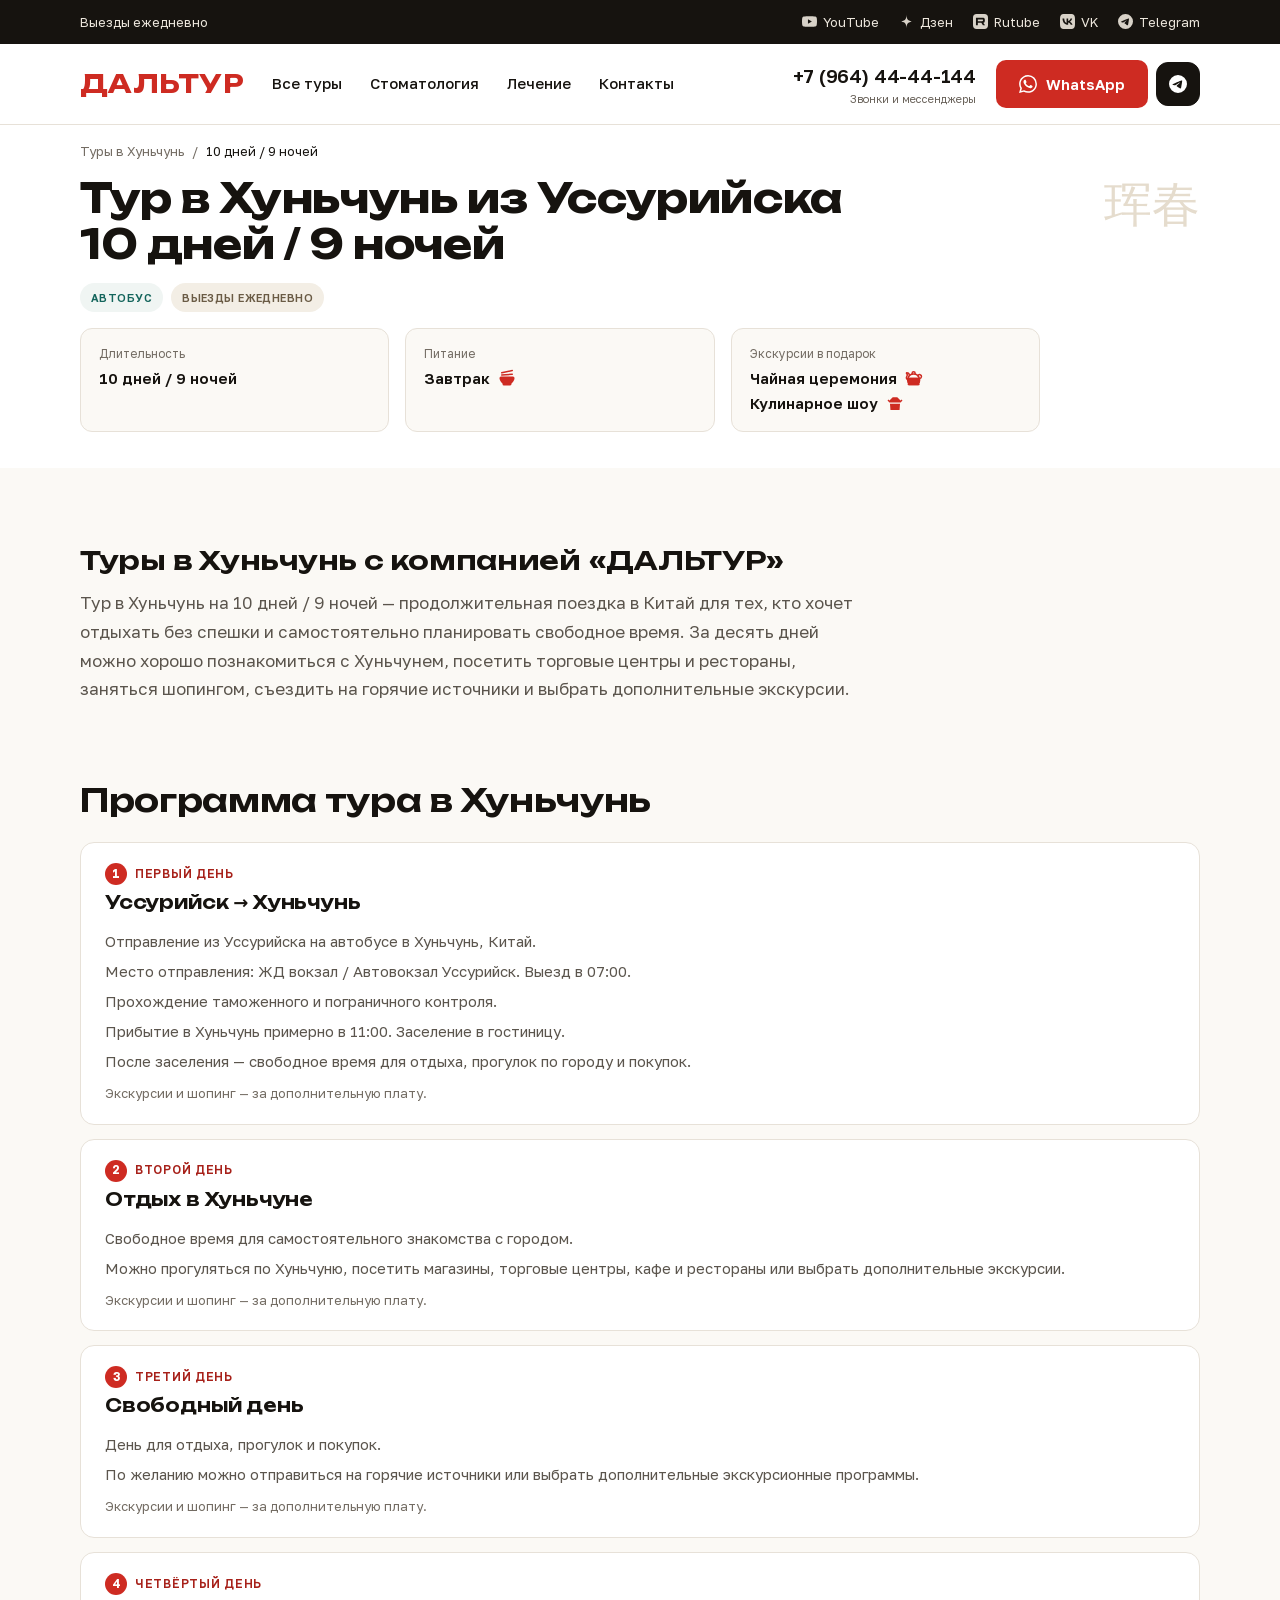
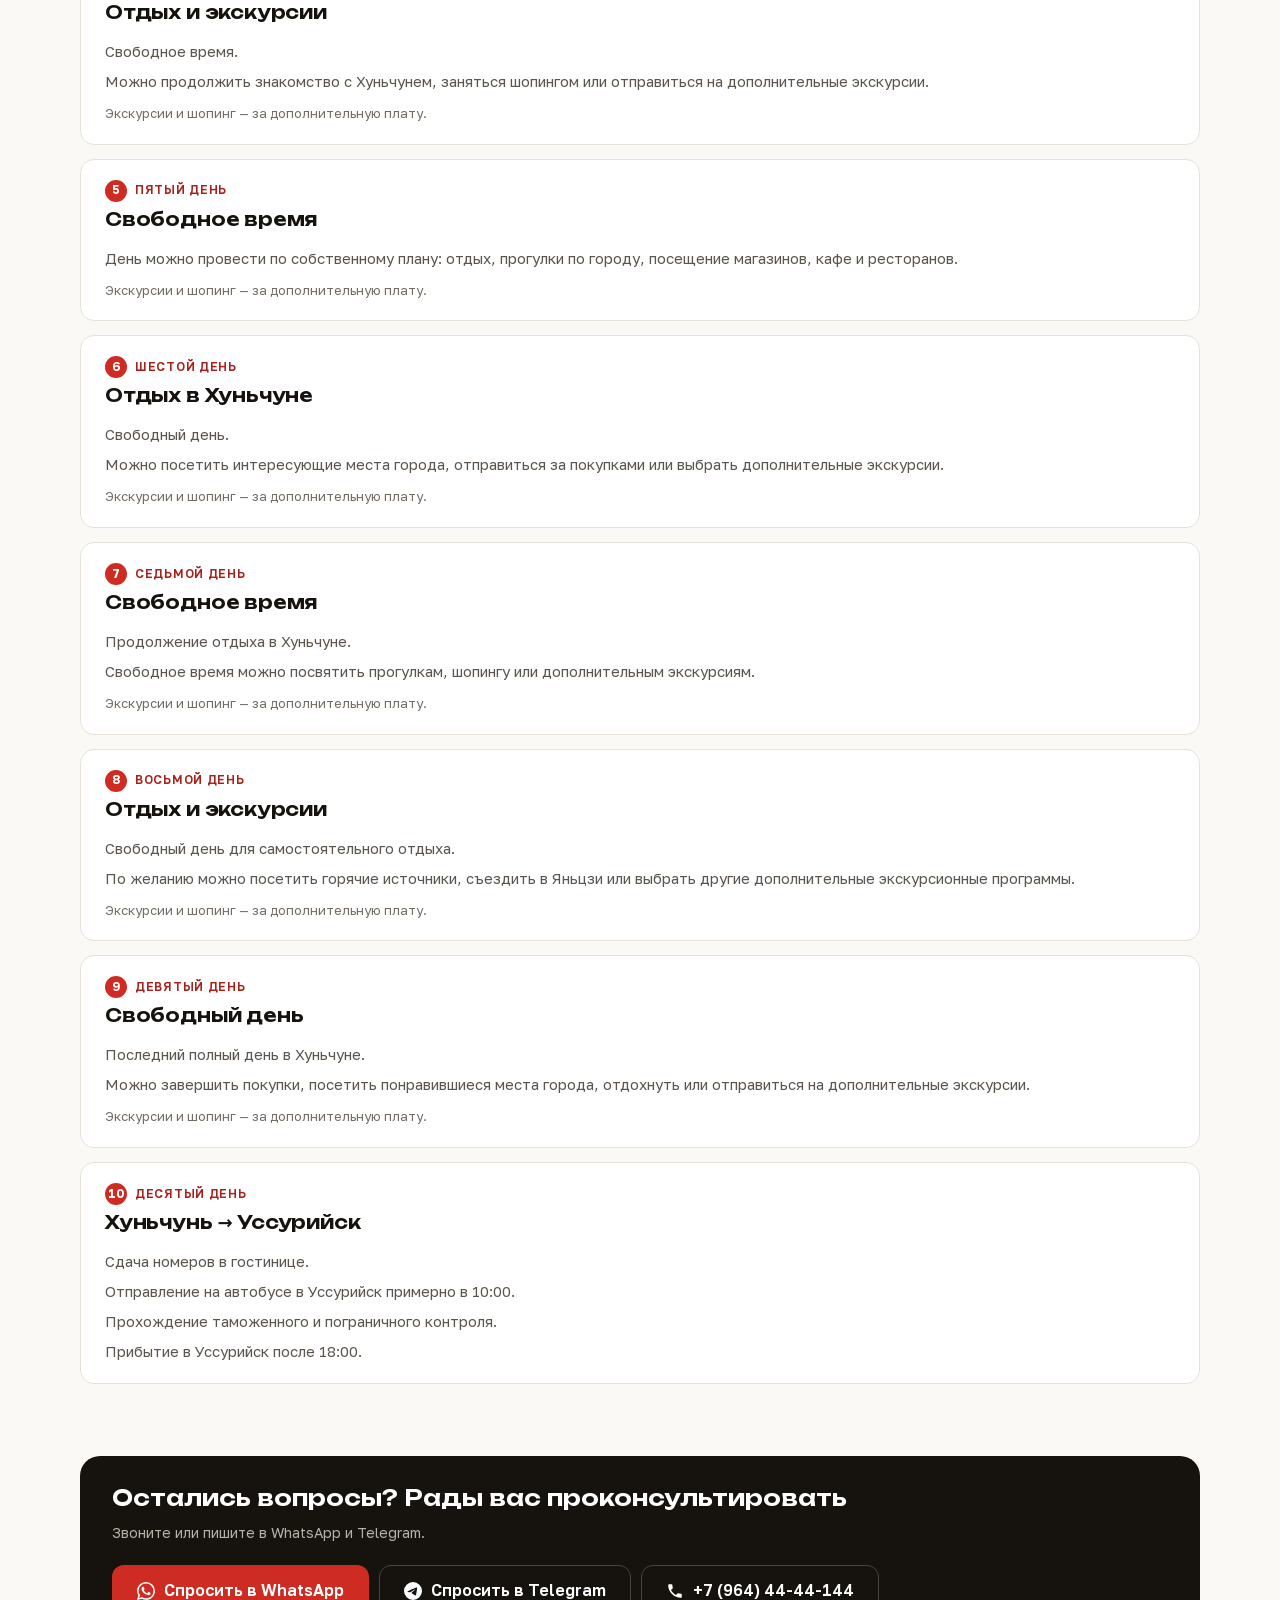
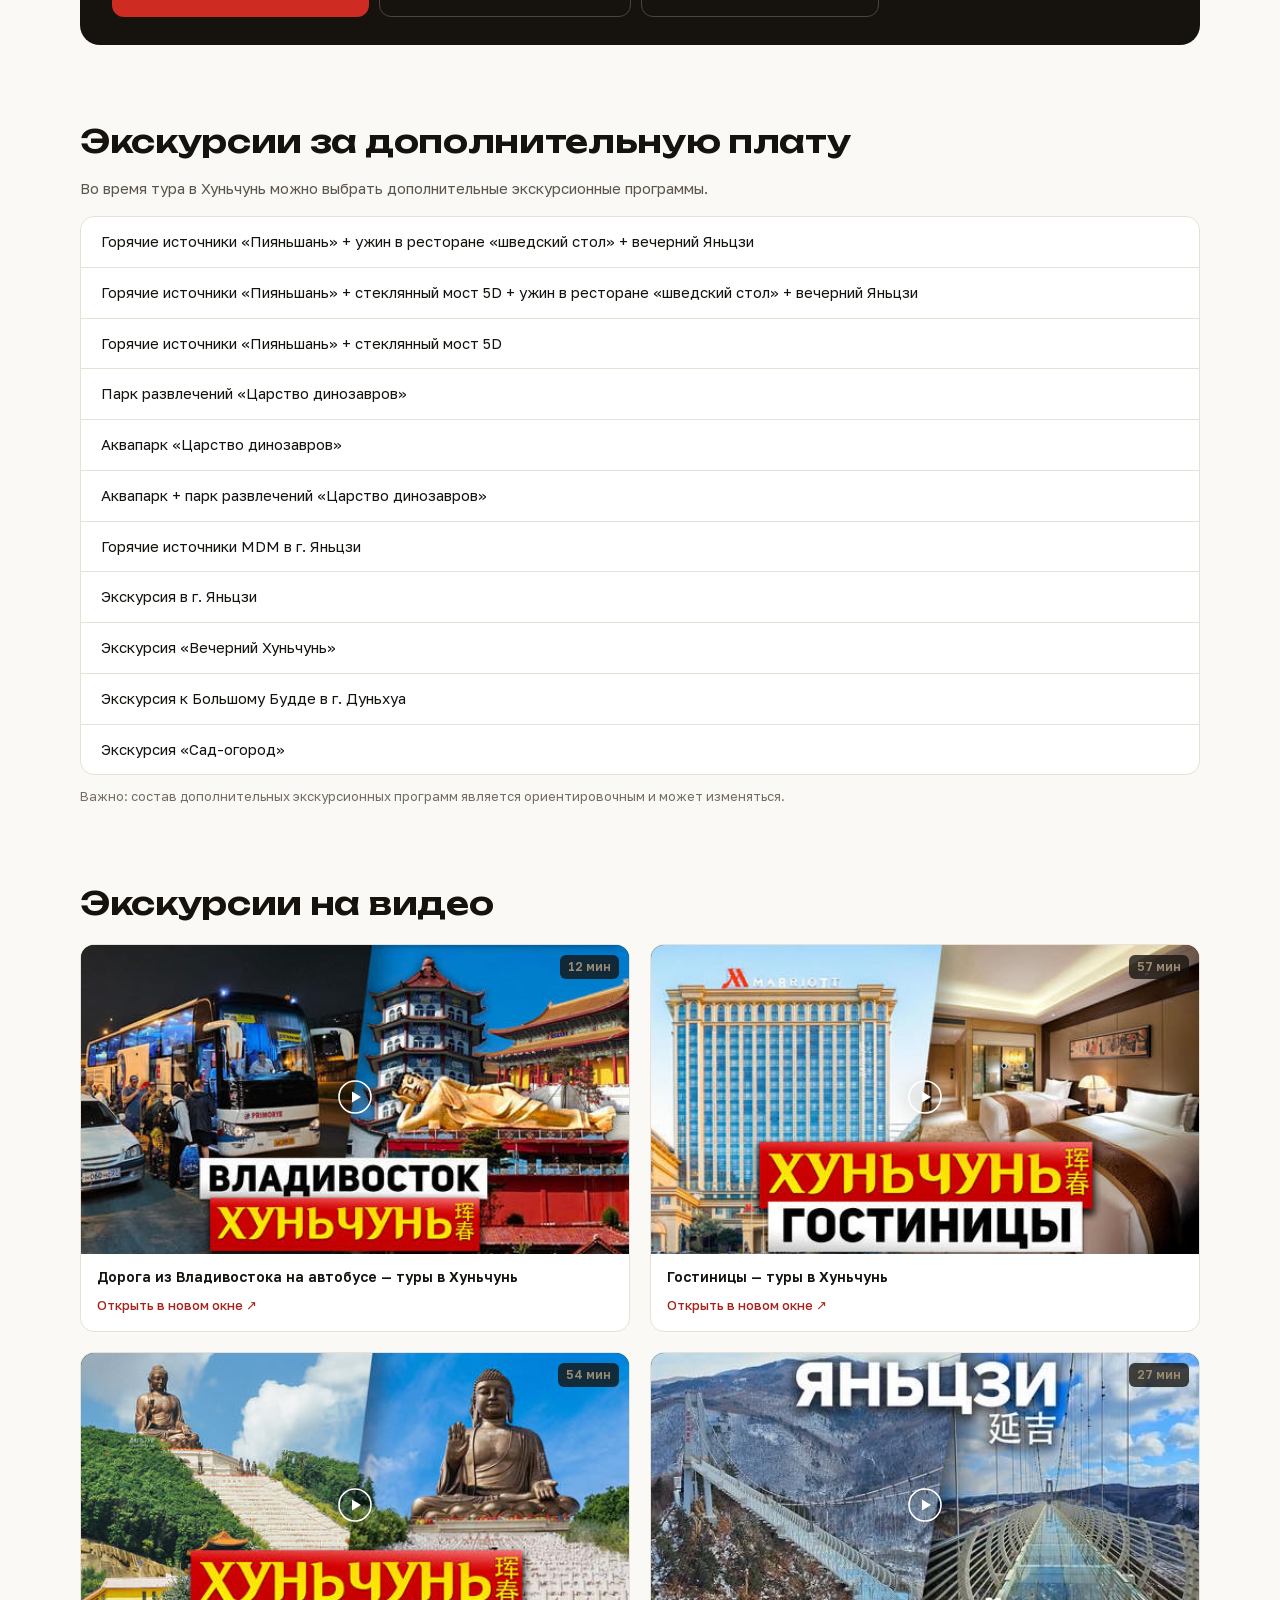
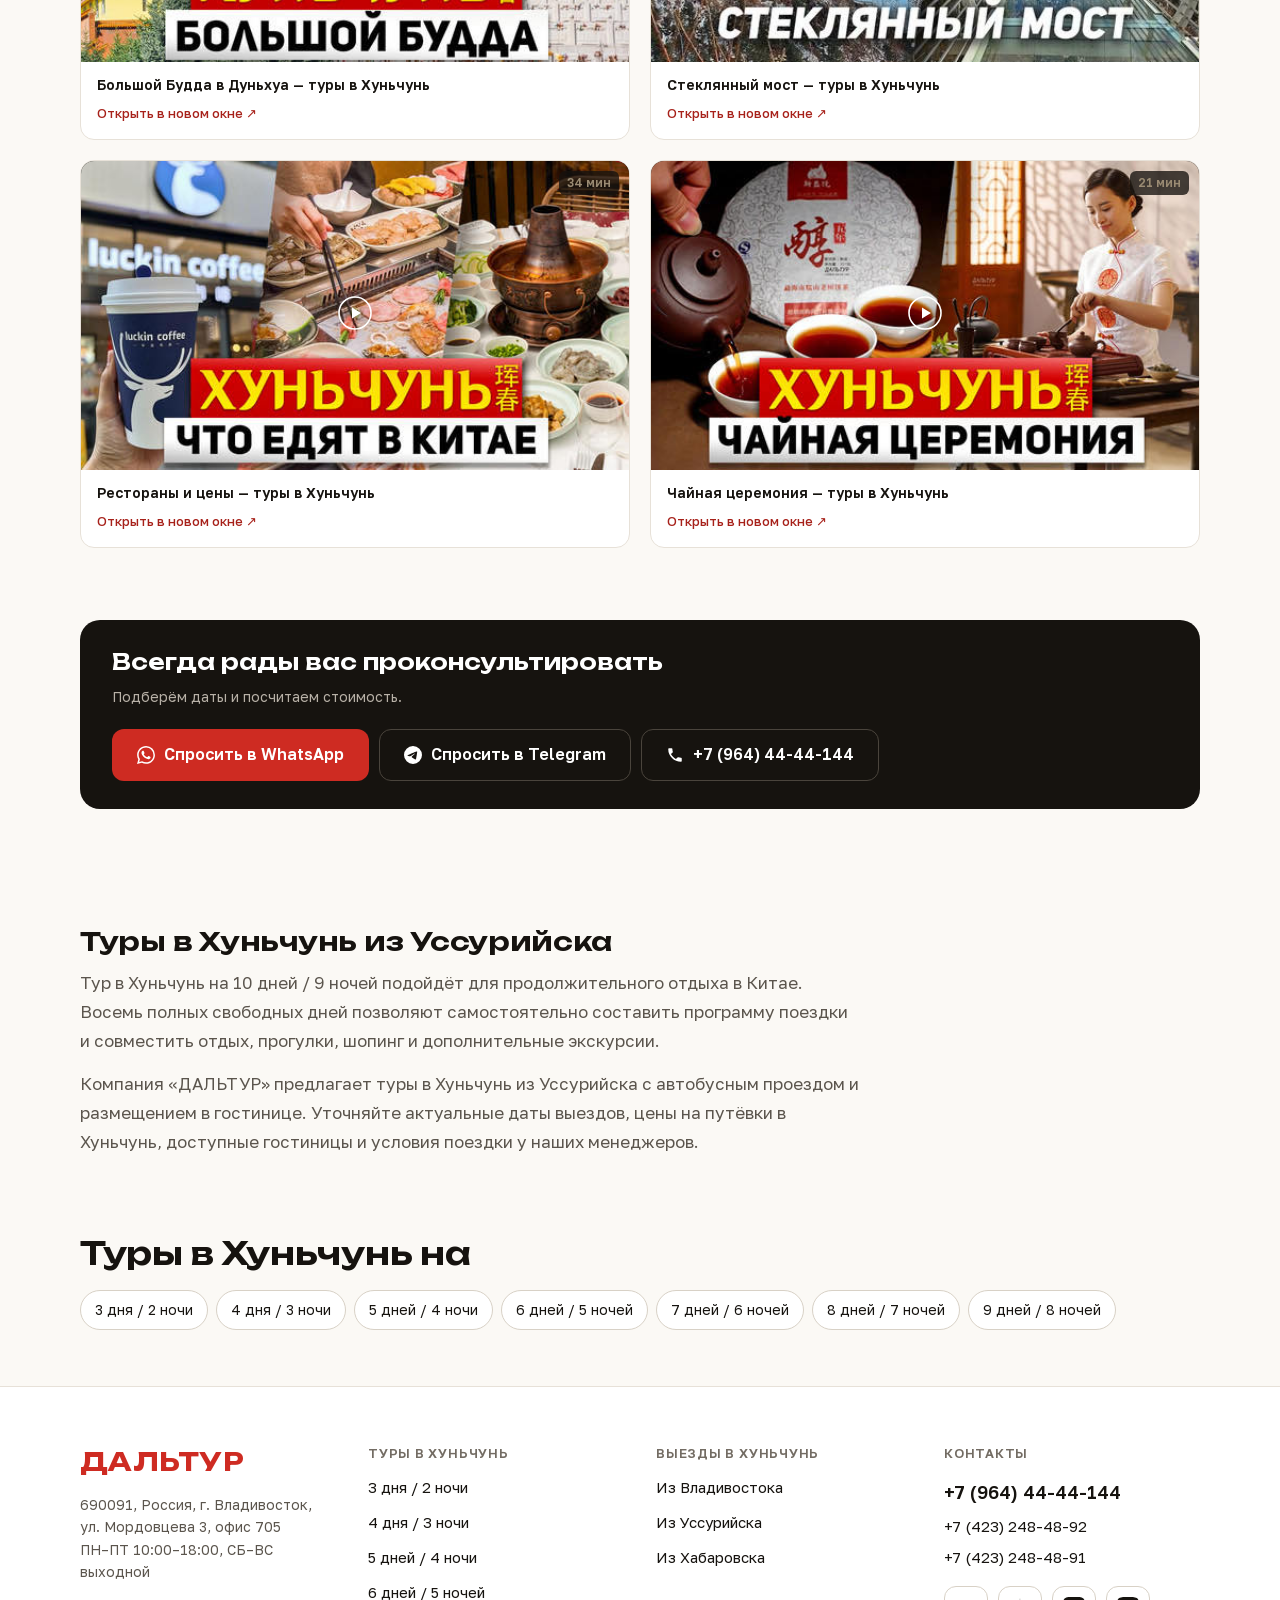
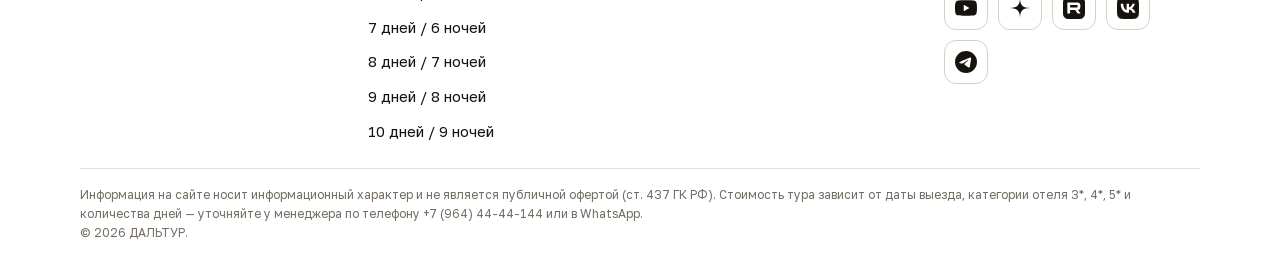
==== commit 68328ad1: "fix: единое написание «Пияньшань» (637085) Co-Authored-By: Claude Opus 5.5 <noreply@anthropic.com>" ====
--- a/tur-10-dney.html
+++ b/tur-10-dney.html
@@ -251,9 +251,9 @@
       <div class="section__head"><h2>Экскурсии за дополнительную плату</h2></div>
       <p class="section__lead">Во время тура в Хуньчунь можно выбрать дополнительные экскурсионные программы.</p>
       <ul class="excursions">
-          <li><span>Горячие источники «Пи Яшань» + ужин в ресторане «шведский стол» + вечерний Яньцзи</span></li>
-          <li><span>Горячие источники «Пи Яшань» + стеклянный мост 5D + ужин в ресторане «шведский стол» + вечерний Яньцзи</span></li>
-          <li><span>Горячие источники «Пи Яшань» + стеклянный мост 5D</span></li>
+          <li><span>Горячие источники «Пияньшань» + ужин в ресторане «шведский стол» + вечерний Яньцзи</span></li>
+          <li><span>Горячие источники «Пияньшань» + стеклянный мост 5D + ужин в ресторане «шведский стол» + вечерний Яньцзи</span></li>
+          <li><span>Горячие источники «Пияньшань» + стеклянный мост 5D</span></li>
           <li><span>Парк развлечений «Царство динозавров»</span></li>
           <li><span>Аквапарк «Царство динозавров»</span></li>
           <li><span>Аквапарк + парк развлечений «Царство динозавров»</span></li>
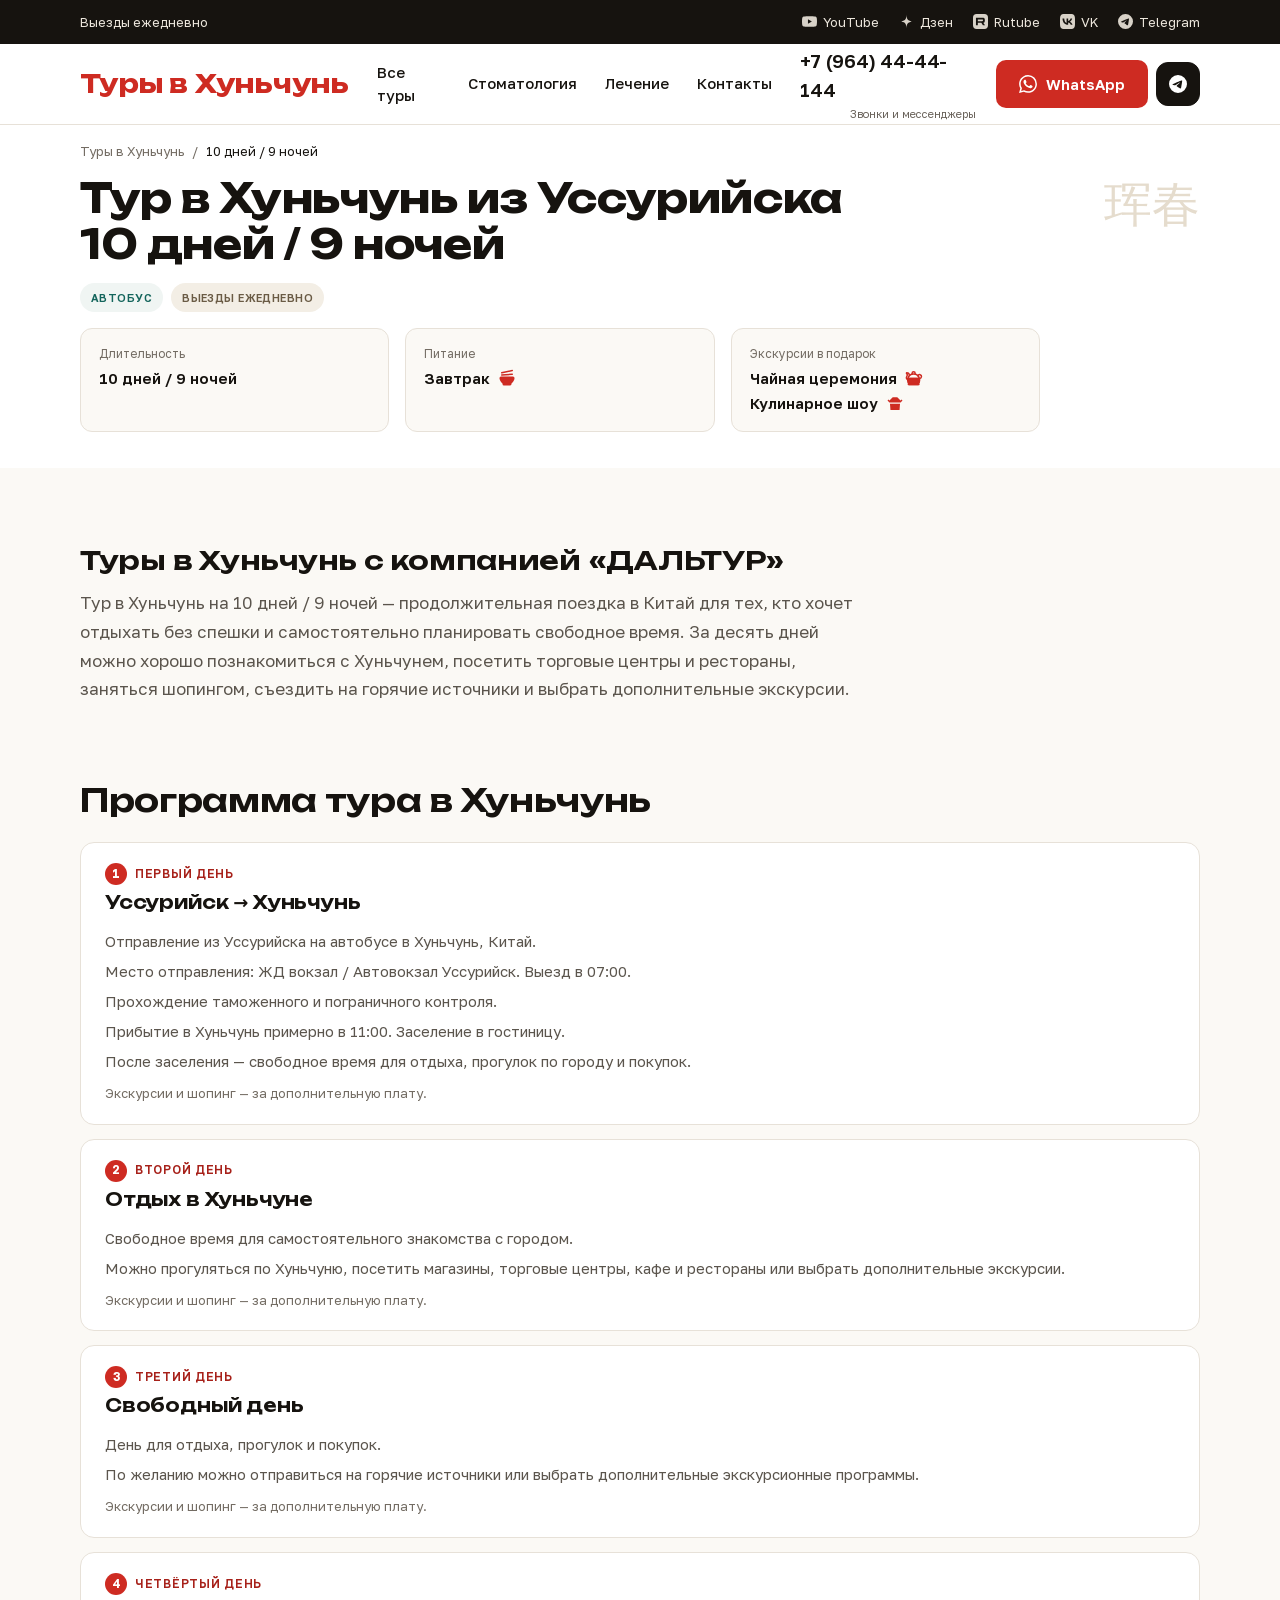
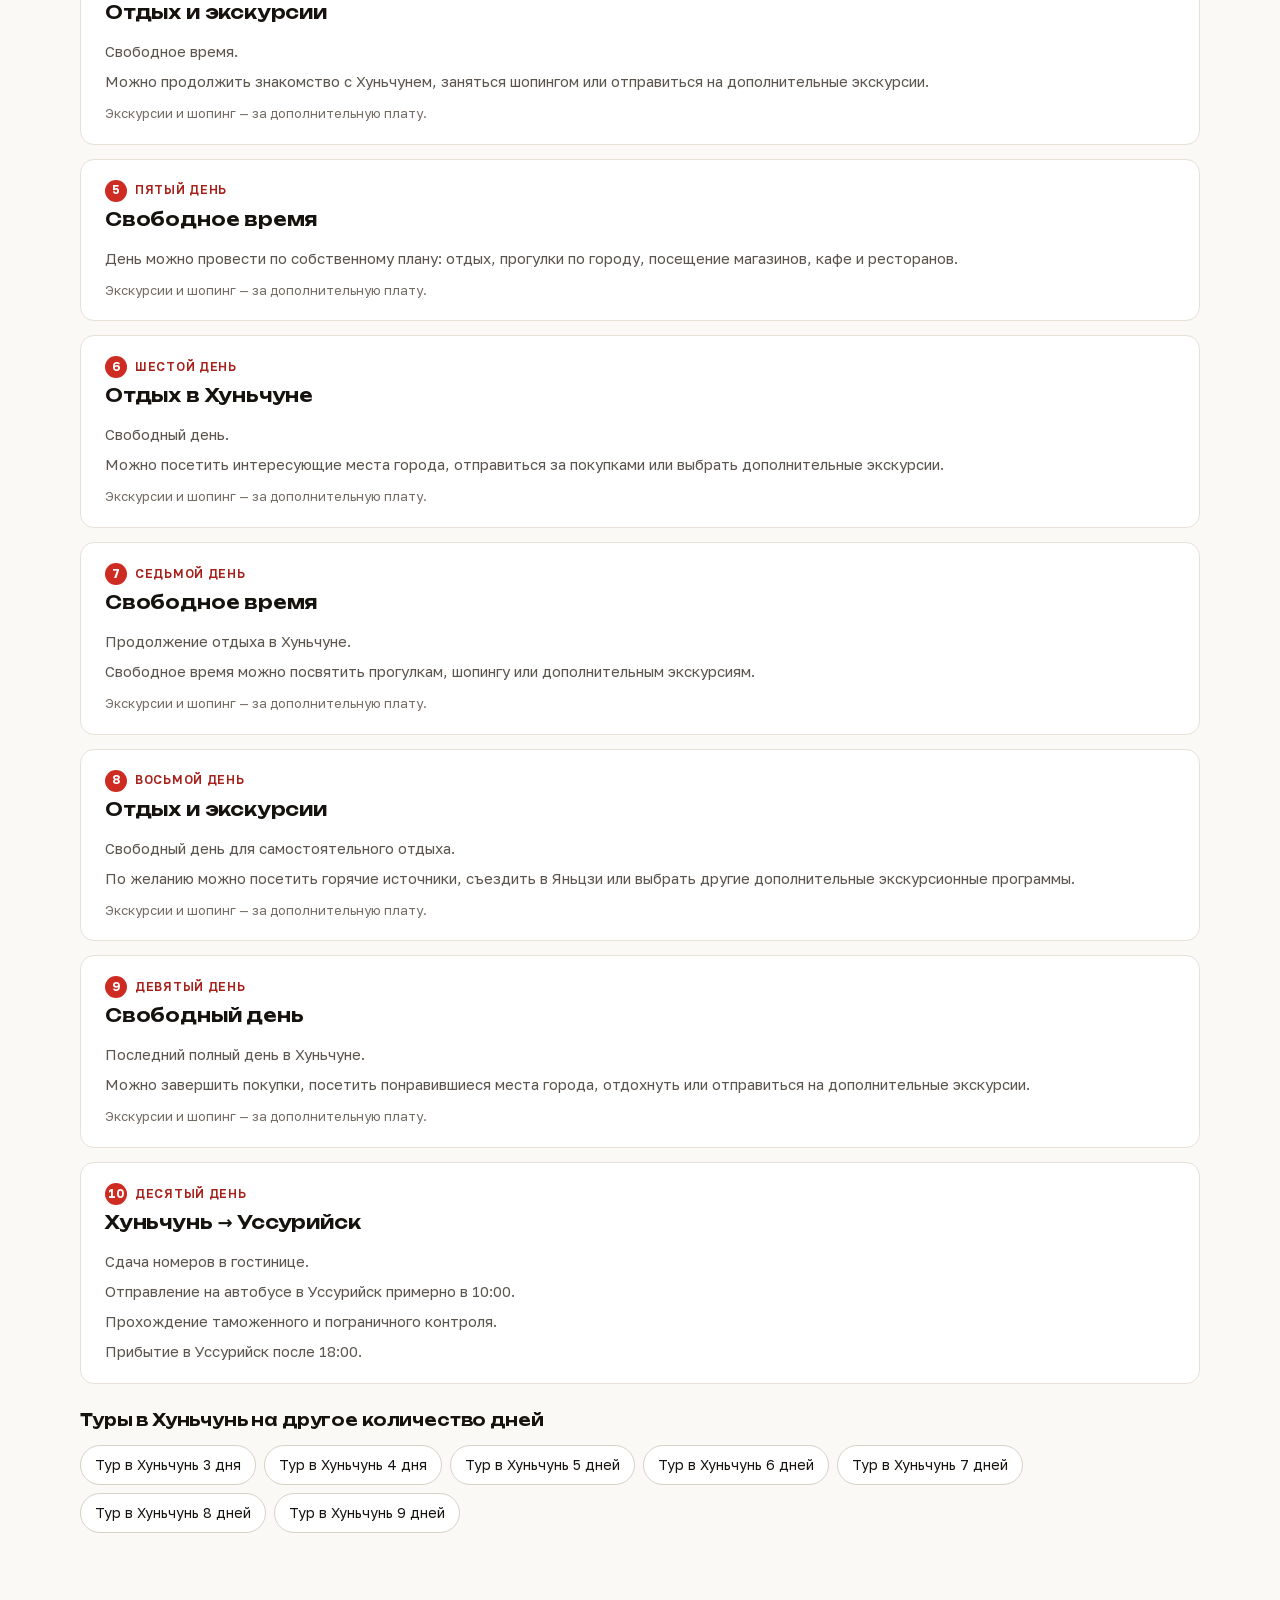
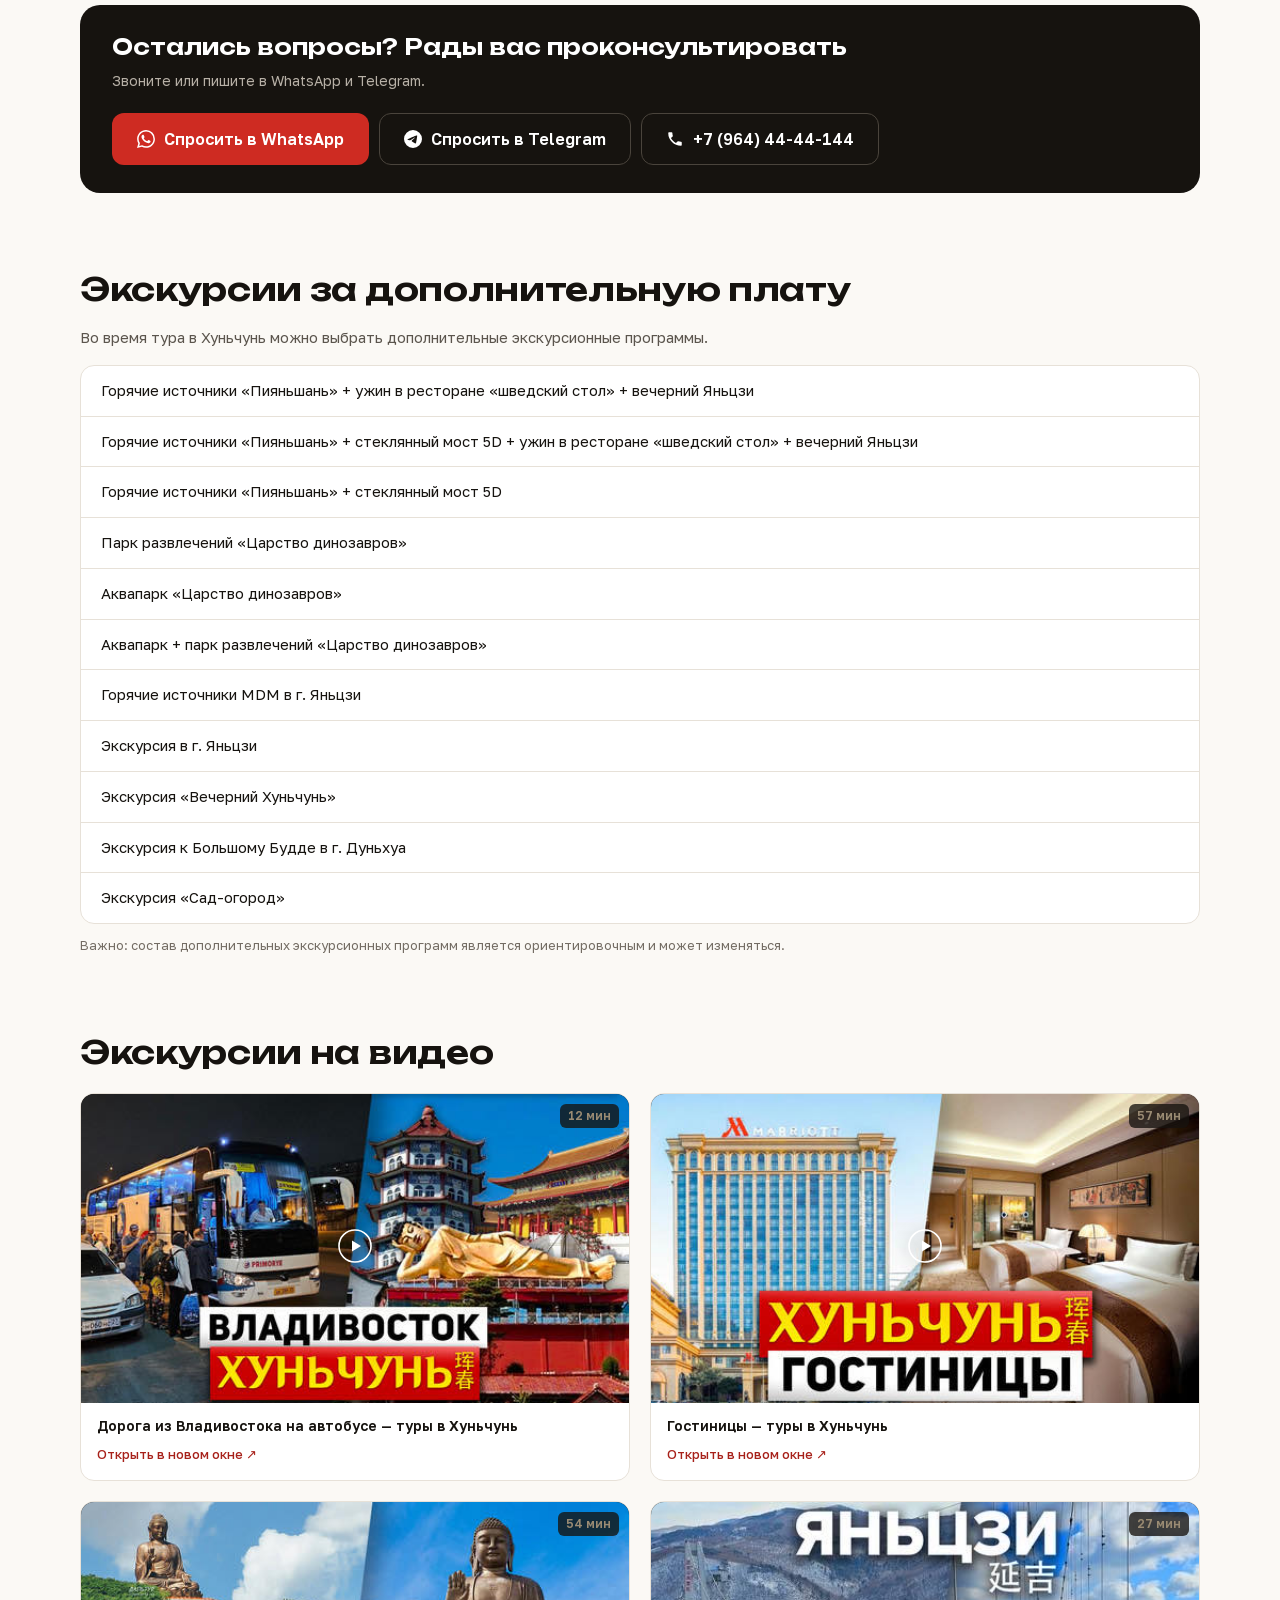
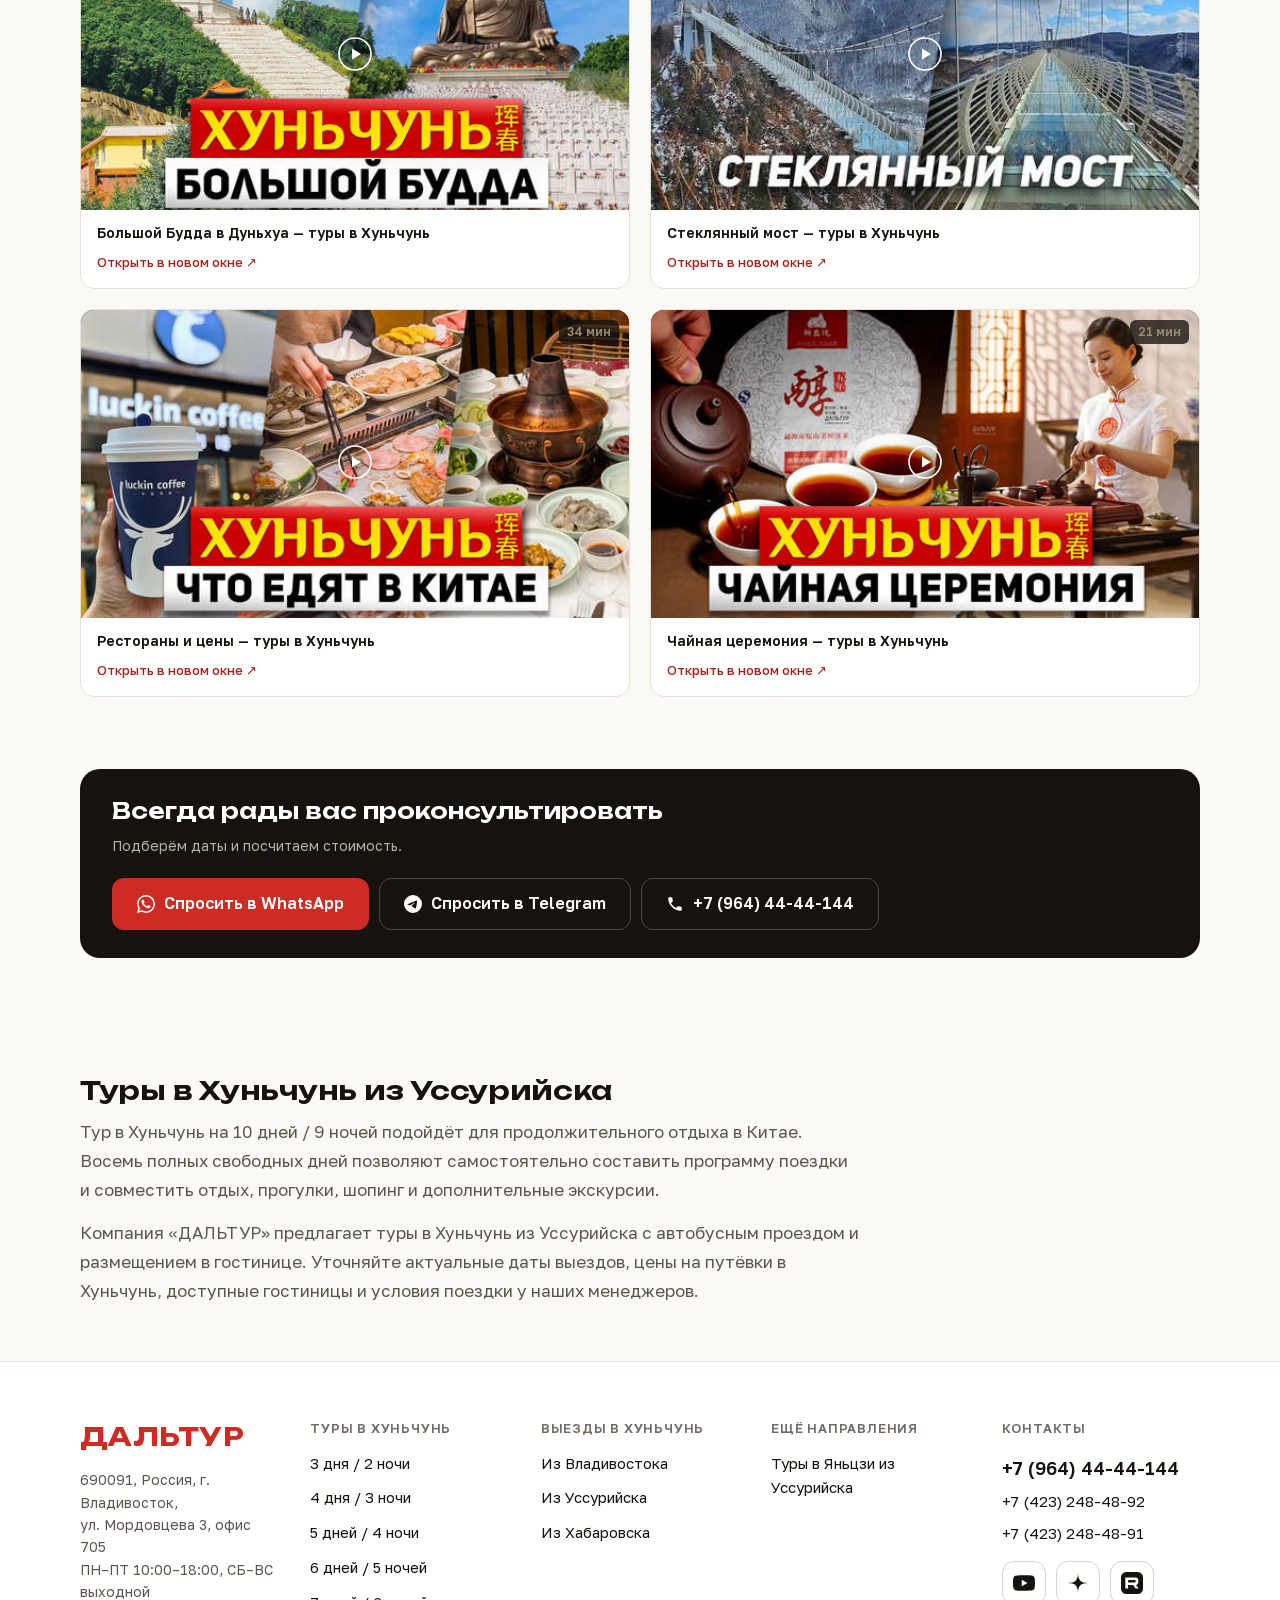
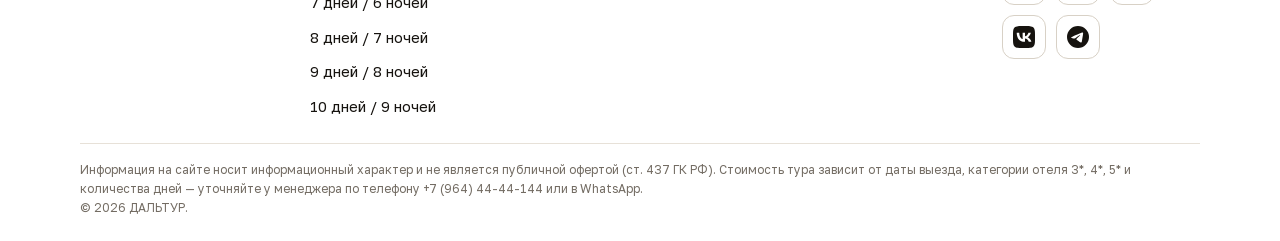
==== commit 926231cb: "feat: ссылки на туры другой длительности после программы, «Туры в …» в шапке, перелинковка Хуньчунь " ====
--- a/tur-10-dney.html
+++ b/tur-10-dney.html
@@ -19,7 +19,7 @@
 <script type="application/ld+json">{"@context":"https://schema.org","@graph":[{"@type":"TravelAgency","@id":"https://hunchun-hunchun.ru/#org","name":"ДАЛЬТУР","url":"https://hunchun-hunchun.ru/","logo":"https://hunchun-hunchun.ru/assets/apple-touch-icon.png","image":"https://hunchun-hunchun.ru/assets/apple-touch-icon.png","telephone":["+79644444144","+74232484892","+74232484891"],"address":{"@type":"PostalAddress","streetAddress":"ул. Мордовцева, 3, офис 705","addressLocality":"Владивосток","postalCode":"690091","addressCountry":"RU"},"openingHoursSpecification":[{"@type":"OpeningHoursSpecification","dayOfWeek":["Monday","Tuesday","Wednesday","Thursday","Friday"],"opens":"10:00","closes":"18:00"}],"sameAs":["https://www.youtube.com/@DALTOUR","https://dzen.ru/daltour","https://rutube.ru/channel/54520250/","https://vk.ru/daltourvk","https://t.me/daltourChina"]},{"@type":"TouristTrip","name":"Тур в Хуньчунь из Уссурийска — 10 дней / 9 ночей","description":"Тур в Хуньчунь на 10 дней / 9 ночей — продолжительная поездка в Китай для тех, кто хочет отдыхать без спешки и самостоятельно планировать свободное время. За десять дней можно хорошо познакомиться с Хуньчунем, посетить торговые центры и рестораны, заняться шопингом, съездить на горячие источники и выбрать дополнительные экскурсии.","url":"https://ussuriysk.hunchun-hunchun.ru/tur-10-dney.html","touristType":"Автобусный тур","provider":{"@id":"https://hunchun-hunchun.ru/#org"},"itinerary":{"@type":"ItemList","itemListElement":[{"@type":"ListItem","position":1,"name":"Первый день: Уссурийск → Хуньчунь","description":"Отправление из Уссурийска на автобусе в Хуньчунь, Китай. Место отправления: ЖД вокзал / Автовокзал Уссурийск. Выезд в 07:00. Прохождение таможенного и пограничного контроля. Прибытие в Хуньчунь примерно в 11:00. Заселение в гостиницу. После заселения — свободное время для отдыха, прогулок по городу и покупок."},{"@type":"ListItem","position":2,"name":"Второй день: отдых в Хуньчуне","description":"Свободное время для самостоятельного знакомства с городом. Можно прогуляться по Хуньчуню, посетить магазины, торговые центры, кафе и рестораны или выбрать дополнительные экскурсии."},{"@type":"ListItem","position":3,"name":"Третий день: свободный день","description":"День для отдыха, прогулок и покупок. По желанию можно отправиться на горячие источники или выбрать дополнительные экскурсионные программы."},{"@type":"ListItem","position":4,"name":"Четвёртый день: отдых и экскурсии","description":"Свободное время. Можно продолжить знакомство с Хуньчунем, заняться шопингом или отправиться на дополнительные экскурсии."},{"@type":"ListItem","position":5,"name":"Пятый день: свободное время","description":"День можно провести по собственному плану: отдых, прогулки по городу, посещение магазинов, кафе и ресторанов."},{"@type":"ListItem","position":6,"name":"Шестой день: отдых в Хуньчуне","description":"Свободный день. Можно посетить интересующие места города, отправиться за покупками или выбрать дополнительные экскурсии."},{"@type":"ListItem","position":7,"name":"Седьмой день: свободное время","description":"Продолжение отдыха в Хуньчуне. Свободное время можно посвятить прогулкам, шопингу или дополнительным экскурсиям."},{"@type":"ListItem","position":8,"name":"Восьмой день: отдых и экскурсии","description":"Свободный день для самостоятельного отдыха. По желанию можно посетить горячие источники, съездить в Яньцзи или выбрать другие дополнительные экскурсионные программы."},{"@type":"ListItem","position":9,"name":"Девятый день: свободный день","description":"Последний полный день в Хуньчуне. Можно завершить покупки, посетить понравившиеся места города, отдохнуть или отправиться на дополнительные экскурсии."},{"@type":"ListItem","position":10,"name":"Десятый день: Хуньчунь → Уссурийск","description":"Сдача номеров в гостинице. Отправление на автобусе в Уссурийск примерно в 10:00. Прохождение таможенного и пограничного контроля. Прибытие в Уссурийск после 18:00."}]}},{"@type":"BreadcrumbList","itemListElement":[{"@type":"ListItem","position":1,"name":"Туры в Хуньчунь","item":"https://ussuriysk.hunchun-hunchun.ru/"},{"@type":"ListItem","position":2,"name":"10 дней / 9 ночей","item":"https://ussuriysk.hunchun-hunchun.ru/tur-10-dney.html"}]}]}</script>
 <link rel="preload" href="assets/fonts/unbounded-cyrillic.woff2?v=3e88c0f8" as="font" type="font/woff2" crossorigin>
 <link rel="preload" href="assets/fonts/golos-cyrillic.woff2?v=d1593288" as="font" type="font/woff2" crossorigin>
-<style>@font-face{font-family:'Golos Text';font-style:normal;font-weight:400 700;font-display:swap;src:url(assets/fonts/golos-cyrillic.woff2?v=d1593288) format('woff2');unicode-range:U+0301, U+0400-045F, U+0490-0491, U+04B0-04B1, U+2116}@font-face{font-family:'Golos Text';font-style:normal;font-weight:400 700;font-display:swap;src:url(assets/fonts/golos-latin.woff2?v=4016a99a) format('woff2');unicode-range:U+0000-00FF, U+0131, U+0152-0153, U+02BB-02BC, U+02C6, U+02DA, U+02DC, U+0304, U+0308, U+0329, U+2000-206F, U+20AC, U+2122, U+2191, U+2193, U+2212, U+2215, U+FEFF, U+FFFD}@font-face{font-family:'Unbounded';font-style:normal;font-weight:600 700;font-display:swap;src:url(assets/fonts/unbounded-cyrillic.woff2?v=3e88c0f8) format('woff2');unicode-range:U+0301, U+0400-045F, U+0490-0491, U+04B0-04B1, U+2116}@font-face{font-family:'Unbounded';font-style:normal;font-weight:600 700;font-display:swap;src:url(assets/fonts/unbounded-latin.woff2?v=aef5c246) format('woff2');unicode-range:U+0000-00FF, U+0131, U+0152-0153, U+02BB-02BC, U+02C6, U+02DA, U+02DC, U+0304, U+0308, U+0329, U+2000-206F, U+20AC, U+2122, U+2191, U+2193, U+2212, U+2215, U+FEFF, U+FFFD}:root{--red: #CE2B22;--red-deep: #A7211A;--red-darker: #7A1711;--ink: #16130F;--ink-soft: #3D382F;--jade: #14655C;--paper: #FBF9F5;--card: #FFFFFF;--line: #E7E1D8;--line-strong: #D8D1C6;--muted: #5B554D;--muted-2: #6A635B;--muted-3: #736C63;--sand: #F3EEE5;--sand-deep: #C9B9A2;--hiero: #CDBFAC;--jade-bg: #F0F5F3;--red-bg: #FBEDEC;--note-bg: #FBF4E8;--note-line: #EBDCC2;--dark-field: #221E19;--dark-line: #3A352E;--dark-text: #B8B1A7;--display: 'Unbounded','Golos Text',system-ui,sans-serif;--body: 'Golos Text',system-ui,-apple-system,'Segoe UI',sans-serif;--r-btn: 10px;--r-card: 16px;--r-block: 20px;--gutter: 20px;--maxw: 1440px;}*,*::before,*::after{box-sizing: border-box;}html{-webkit-text-size-adjust: 100%;scroll-behavior: smooth;}body{margin: 0;font-family: var(--body);font-size: 16px;line-height: 1.55;color: var(--ink);background: var(--paper);-webkit-font-smoothing: antialiased;overflow-wrap: break-word;}body.is-locked{overflow: hidden;}img{max-width: 100%;display: block;}a{color: var(--red-deep);text-decoration: none;}a:hover{color: var(--red-darker);}h1,h2,h3{font-family: var(--display);letter-spacing: -0.01em;margin: 0;}h1{font-weight: 700;}h2,h3{font-weight: 600;}p{margin: 0;}ul{margin: 0;padding: 0;list-style: none;}button{font: inherit;}:focus-visible{outline: 2px solid var(--red-deep);outline-offset: 2px;border-radius: 4px;}.br-desktop{display: none;}.visually-hidden{position: absolute;width: 1px;height: 1px;padding: 0;margin: -1px;overflow: hidden;clip: rect(0 0 0 0);white-space: nowrap;border: 0;}.skip-link{position: absolute;left: 12px;top: -60px;z-index: 100;padding: 10px 16px;background: var(--ink);color: #fff;border-radius: var(--r-btn);font-weight: 600;transition: top .15s;}.skip-link:focus{top: 12px;color: #fff;}.wrap{width: 100%;max-width: var(--maxw);margin: 0 auto;padding-left: var(--gutter);padding-right: var(--gutter);}.section{padding-top: 40px;}.section__head{display: flex;flex-wrap: wrap;align-items: baseline;justify-content: space-between;gap: 8px 24px;}.section__head h2{font-size: 24px;}.section__note{font-size: 13px;color: var(--muted-2);}.btn{display: inline-flex;align-items: center;justify-content: center;gap: 9px;min-height: 52px;padding: 0 24px;border: 1px solid transparent;border-radius: 12px;font-size: 16px;font-weight: 600;line-height: 1.2;text-align: center;cursor: pointer;transition: background-color .15s,border-color .15s,color .15s;}.btn--primary{background: var(--red);color: #fff;}.btn--primary:hover{background: var(--red-deep);color: #fff;}.btn--ghost{background: var(--card);color: var(--ink);border-color: var(--line-strong);}.btn--ghost:hover{border-color: var(--ink);color: var(--ink);}.btn--dark{background: var(--ink);color: #fff;}.btn--dark:hover{background: #2A251E;color: #fff;}.btn--sm{min-height: 44px;padding: 0 18px;font-size: 15px;border-radius: var(--r-btn);}.btn--wide{width: 100%;}.tag{display: inline-flex;align-items: center;padding: 6px 11px;border-radius: 999px;font-size: 11px;font-weight: 600;letter-spacing: 0.04em;white-space: nowrap;}.tag--jade{background: var(--jade-bg);color: var(--jade);}.tag--red{background: var(--red-bg);color: var(--red-deep);}.tag--sand{background: var(--sand);color: #6A5B45;}.tag--onsand{background: #fff;color: var(--jade);}.tag--onsand.tag--red{background: #fff;color: var(--red-deep);}.field{display: flex;flex-direction: column;gap: 6px;}.field>label{font-size: 12px;font-weight: 600;color: var(--muted-2);}.field select,.field input{width: 100%;height: 48px;padding: 0 12px;border: 1px solid var(--line-strong);border-radius: var(--r-btn);background: var(--card);font-family: inherit;font-size: 16px;color: var(--ink);}.field select{appearance: none;padding-right: 34px;background-image: url("data:image/svg+xml,%3Csvg xmlns='http://www.w3.org/2000/svg' width='10' height='6' fill='none'%3E%3Cpath d='M1 1l4 4 4-4' stroke='%238B837A' stroke-width='1.5' stroke-linecap='round'/%3E%3C/svg%3E");background-repeat: no-repeat;background-position: right 14px center;}.topbar{display: none;background: var(--ink);color: #EDE7DD;font-size: 13px;}.topbar .wrap{min-height: 44px;display: flex;align-items: center;justify-content: space-between;gap: 20px;}.topbar__right{display: flex;align-items: center;gap: 20px;}.topbar__hours{color: #ACA69C;}.topbar__sep{color: #4A443C;}.topbar a{color: #EDE7DD;}.topbar a:hover{color: #fff;}.header{position: sticky;top: 0;z-index: 40;background: var(--card);border-bottom: 1px solid var(--line);}.header .wrap{min-height: 64px;display: flex;align-items: center;gap: 12px;}.logo{font-family: var(--display);font-weight: 700;font-size: 20px;letter-spacing: 0.01em;color: var(--red);}.logo:hover{color: var(--red-deep);}.header__nav{display: none;}.header__contacts{display: none;}.icon-btn{flex: none;width: 44px;height: 44px;display: inline-flex;align-items: center;justify-content: center;border: 1px solid var(--line-strong);border-radius: 12px;background: var(--card);color: var(--ink);cursor: pointer;}.icon-btn--plain{border-color: transparent;}.icon-btn--accent{background: var(--red);border-color: var(--red);color: #fff;}.icon-btn--accent:hover{background: var(--red-deep);border-color: var(--red-deep);color: #fff;}.header__spacer{flex: 1 1 auto;}.header__center{flex: 1 1 auto;display: flex;justify-content: center;}.drawer{position: fixed;inset: 0;z-index: 60;display: none;}.drawer[data-open="true"]{display: block;}.drawer__backdrop{position: absolute;inset: 0;background: rgba(22,19,15,.5);border: 0;padding: 0;cursor: pointer;}.drawer__panel{position: absolute;inset: 0 0 0 auto;width: min(320px,88vw);background: var(--card);padding: 16px var(--gutter) 28px;display: flex;flex-direction: column;gap: 4px;overflow-y: auto;}.drawer__top{display: flex;align-items: center;justify-content: space-between;margin-bottom: 12px;}.drawer__panel a{min-height: 48px;display: flex;align-items: center;font-size: 17px;font-weight: 500;color: var(--ink);border-bottom: 1px solid var(--line);}.drawer__panel a:last-child{border-bottom: 0;}.drawer__contacts{margin-top: 20px;display: flex;flex-direction: column;gap: 10px;}.drawer__panel .drawer__contacts a{min-height: 52px;justify-content: center;font-size: 16px;font-weight: 600;border-bottom: 1px solid var(--line-strong);}.drawer__panel .drawer__contacts .btn--primary{color: #fff;border-bottom: 0;}.hero{background: var(--card);padding-top: 28px;padding-bottom: 8px;}.hero__grid{display: flex;flex-direction: column;gap: 24px;}.hero__eyebrow{display: block;font-size: 11px;font-weight: 600;letter-spacing: 0.12em;color: var(--red);}.hero h1{margin-top: 12px;font-size: 30px;line-height: 1.1;text-wrap: balance;}.hero__lead{margin-top: 14px;font-size: 16px;color: var(--muted);}.hero__actions{margin-top: 20px;display: flex;flex-direction: column;gap: 10px;}.hero__facts{margin-top: 22px;display: flex;flex-direction: column;gap: 10px;}.hero__fact{display: flex;align-items: center;gap: 9px;font-size: 14px;color: var(--ink-soft);}.hero__fact svg{flex: none;}.hero__art{min-height: 200px;background: var(--paper);border: 1px solid var(--line);border-radius: var(--r-block);display: flex;flex-direction: column;align-items: center;justify-content: center;gap: 10px;padding: 24px;text-align: center;}.hero__art b{font-size: 15px;color: var(--muted-3);}.hero__art span{font-size: 13px;color: #A39A8E;max-width: 380px;}.picker{background: var(--card);padding-top: 20px;padding-bottom: 8px;}.picker__box{padding: 16px;background: var(--paper);border: 1px solid var(--line);border-radius: var(--r-card);display: flex;flex-direction: column;gap: 12px;}.dest-grid{margin-top: 18px;display: grid;grid-template-columns: repeat(2,minmax(0,1fr));gap: 12px;}.dest{min-height: 108px;padding: 14px;background: var(--card);border: 1px solid var(--line);border-radius: 14px;display: flex;flex-direction: column;justify-content: space-between;gap: 12px;color: var(--ink);transition: border-color .15s,transform .15s;}.dest:hover{border-color: var(--ink);color: var(--ink);transform: translateY(-2px);}.dest__hiero{font-size: 20px;line-height: 1;color: var(--hiero);}.dest__name{display: block;font-size: 16px;font-weight: 600;}.dest__meta{display: block;margin-top: 2px;font-size: 12px;color: var(--muted-2);}.tour-grid{margin-top: 18px;display: grid;grid-template-columns: minmax(0,1fr);gap: 14px;}.tour{background: var(--card);border: 1px solid var(--line);border-radius: var(--r-card);overflow: hidden;color: var(--ink);display: flex;flex-direction: column;transition: border-color .15s;}.tour:hover{border-color: var(--ink);color: var(--ink);}.tour__top{min-height: 76px;padding: 14px 16px;background: var(--sand);display: flex;align-items: flex-start;justify-content: space-between;gap: 12px;}.tour__hiero{font-size: 26px;line-height: 1;color: var(--sand-deep);}.tour__body{padding: 16px;display: flex;flex-direction: column;flex-grow: 1;}.tour__title{font-size: 18px;font-weight: 600;line-height: 1.25;font-family: var(--body);}.tour__list{margin-top: 12px;display: flex;flex-direction: column;gap: 7px;font-size: 14px;line-height: 1.45;color: var(--muted);}.tour__foot{margin-top: auto;padding-top: 16px;display: flex;align-items: center;justify-content: space-between;gap: 12px;}.tour__price{font-size: 18px;font-weight: 700;}.tour__price small{display: block;font-size: 12px;font-weight: 400;color: var(--muted-2);}.tour-list{margin-top: 20px;display: grid;grid-template-columns: minmax(0,1fr);gap: 12px;}.tour-row{padding: 18px;background: var(--card);border: 1px solid var(--line);border-radius: var(--r-card);display: flex;flex-direction: column;justify-content: space-between;gap: 16px;min-height: 150px;color: var(--ink);transition: border-color .15s;}.tour-row:hover{border-color: var(--ink);color: var(--ink);}.tour-row[data-featured="true"]{border-width: 2px;border-color: var(--ink);padding: 17px;}.tour-row__head{display: flex;flex-direction: column-reverse;align-items: flex-start;gap: 10px;}.tour-row__name{font-size: 19px;font-weight: 600;line-height: 1.25;}.tour-row__foot{display: flex;align-items: flex-end;justify-content: space-between;gap: 12px;}.tour-row__desc{font-size: 13px;color: var(--muted-2);line-height: 1.45;}.tour-row__price{font-size: 17px;font-weight: 700;white-space: nowrap;}.filters{display: flex;align-items: center;gap: 8px;overflow-x: auto;padding-bottom: 4px;scrollbar-width: none;-webkit-overflow-scrolling: touch;}.filters::-webkit-scrollbar{display: none;}.chip{flex: none;min-height: 40px;padding: 0 16px;display: inline-flex;align-items: center;background: var(--card);color: var(--ink);border: 1px solid var(--line-strong);border-radius: 999px;font-size: 14px;font-weight: 500;cursor: pointer;white-space: nowrap;}.chip[aria-pressed="true"]{background: var(--ink);color: #fff;border-color: var(--ink);font-weight: 600;}.filters__sep{flex: none;width: 1px;height: 28px;background: var(--line);margin: 0 4px;}.toolbar{margin-top: 20px;display: flex;flex-direction: column;gap: 12px;}.toolbar__sort{display: flex;align-items: center;gap: 10px;}.toolbar__sort label{font-size: 14px;color: var(--muted-2);white-space: nowrap;}.toolbar__sort select{height: 40px;width: auto;min-width: 180px;}.results-count{font-size: 14px;color: var(--muted-2);}.why-grid{margin-top: 18px;display: grid;grid-template-columns: minmax(0,1fr);gap: 12px;}.why{padding: 14px 16px;background: var(--card);border: 1px solid var(--line);border-radius: 14px;display: flex;flex-direction: column;gap: 6px;}.why svg{display: none;}.why b{font-size: 16px;font-weight: 600;}.why span{font-size: 14px;line-height: 1.5;color: var(--muted);}.lead{padding: 22px 20px;background: var(--ink);border-radius: var(--r-block);display: flex;flex-direction: column;gap: 16px;}.lead h2{font-size: 20px;line-height: 1.25;color: #fff;}.lead p{margin-top: 10px;font-size: 14px;line-height: 1.5;color: var(--dark-text);}.lead form{display: flex;flex-direction: column;gap: 12px;}.lead .field>label{color: var(--dark-text);}.lead .field input{height: 50px;border-color: var(--dark-line);background: var(--dark-field);color: #fff;}.lead .field input::placeholder{color: #7C756B;}.lead__consent{font-size: 12px;line-height: 1.5;color: #8E877D;}.lead__consent a{color: var(--dark-text);text-decoration: underline;}.cta{padding: 24px 20px;background: var(--ink);border-radius: var(--r-block);display: flex;flex-direction: column;gap: 18px;}.cta b{display: block;font-family: var(--display);font-weight: 600;font-size: 20px;color: #fff;}.cta span{display: block;margin-top: 8px;font-size: 14px;color: var(--dark-text);}.cta__actions{display: flex;flex-direction: column;gap: 10px;}.cta__actions .btn--ghost{background: transparent;color: #fff;border-color: #4A443C;}.cta__actions .btn--ghost:hover{border-color: #fff;color: #fff;}.footer{margin-top: 40px;padding-top: 28px;background: var(--card);border-top: 1px solid var(--line);}.footer__grid{display: flex;flex-direction: column;gap: 24px;}.footer__col h3{font-family: var(--body);font-size: 13px;font-weight: 600;letter-spacing: 0.06em;color: var(--muted-3);}.footer__col ul{margin-top: 12px;display: flex;flex-direction: column;gap: 10px;}.footer__col ul a{font-size: 15px;color: var(--ink);}.footer__col ul a:hover{color: var(--red-deep);}.footer__addr{margin-top: 12px;font-size: 14px;line-height: 1.6;color: var(--muted);}.footer__phones{margin-top: 16px;display: flex;flex-direction: column;gap: 8px;}.footer__phones a{font-size: 15px;color: var(--ink);}.footer__phones a:first-child{font-size: 18px;font-weight: 600;}.footer__social{margin-top: 16px;display: flex;gap: 10px;}.footer__social a{width: 44px;height: 44px;border: 1px solid var(--line-strong);border-radius: 12px;display: flex;align-items: center;justify-content: center;font-size: 12px;font-weight: 600;color: var(--ink);}.footer__social a:hover{border-color: var(--ink);}.footer__legal{margin-top: 24px;padding: 16px 0 24px;border-top: 1px solid var(--line);font-size: 12px;line-height: 1.6;color: var(--muted-3);}.crumbs{display: flex;flex-wrap: wrap;align-items: center;gap: 8px;font-size: 13px;color: var(--muted-3);padding-top: 16px;}.crumbs a{color: var(--muted-3);}.crumbs a:hover{color: var(--ink);}.crumbs [aria-current]{color: var(--ink);}.page-head{background: var(--card);padding-bottom: 24px;}.page-head__row{margin-top: 16px;display: flex;align-items: flex-end;justify-content: space-between;gap: 20px;}.page-head h1{font-size: 26px;line-height: 1.12;}.page-head p{margin-top: 14px;font-size: 16px;color: var(--muted);}.page-head__hiero{display: none;font-family: var(--display);font-size: 56px;line-height: 1;color: #E5DCCD;}.tour-head{background: var(--card);padding-bottom: 20px;}.tour-head__row{margin-top: 14px;display: flex;align-items: flex-start;justify-content: space-between;gap: 12px;}.tour-head h1{font-size: 26px;line-height: 1.15;}.tour-head__hiero{font-size: 22px;line-height: 1.2;color: #E5DCCD;white-space: nowrap;}.tour-head__tags{margin-top: 16px;display: flex;gap: 8px;flex-wrap: wrap;}.facts{margin-top: 16px;display: grid;grid-template-columns: repeat(2,minmax(0,1fr));gap: 10px;}.fact{padding: 12px 14px;background: var(--paper);border: 1px solid var(--line);border-radius: 12px;}.fact dt{font-size: 12px;color: var(--muted-3);}.fact dd{margin: 3px 0 0;font-size: 15px;font-weight: 600;}.pricebox{margin-top: 16px;padding: 16px;background: var(--paper);border: 1px solid var(--line);border-radius: 14px;display: flex;align-items: center;justify-content: space-between;gap: 16px;flex-wrap: wrap;}.pricebox b{display: block;font-size: 20px;font-weight: 700;}.pricebox span{display: block;font-size: 12px;color: var(--muted-2);}.days{margin-top: 16px;display: flex;flex-direction: column;gap: 12px;}.day{padding: 16px;background: var(--card);border: 1px solid var(--line);border-radius: 14px;}.day__head{display: flex;align-items: center;gap: 10px;}.day__num{flex: none;width: 28px;height: 28px;background: var(--ink);color: #fff;border-radius: 8px;display: flex;align-items: center;justify-content: center;font-size: 13px;font-weight: 700;}.day__title{font-size: 16px;font-weight: 600;}.day p{margin-top: 12px;font-size: 14px;line-height: 1.6;color: var(--muted);}.incl{margin-top: 16px;display: grid;grid-template-columns: minmax(0,1fr);gap: 12px;}.incl__box{padding: 16px;background: var(--card);border: 1px solid var(--line);border-radius: 14px;}.incl__box h3{font-family: var(--body);font-size: 12px;font-weight: 600;letter-spacing: 0.06em;}.incl__box h3.is-in{color: var(--jade);}.incl__box h3.is-out{color: var(--red-deep);}.incl__box ul{margin-top: 10px;display: flex;flex-direction: column;gap: 7px;font-size: 14px;line-height: 1.5;color: var(--ink-soft);}.incl__box li{padding-left: 14px;position: relative;}.incl__box li::before{content: "·";position: absolute;left: 2px;}.notice{margin-top: 16px;padding: 16px;background: var(--note-bg);border: 1px solid var(--note-line);border-radius: 14px;}.notice b{font-size: 15px;font-weight: 600;}.notice p{margin-top: 10px;font-size: 14px;line-height: 1.6;color: var(--muted);}.pill-row{margin-top: 12px;display: flex;flex-wrap: wrap;gap: 8px;}.pill{min-height: 40px;padding: 0 14px;display: inline-flex;align-items: center;background: var(--card);border: 1px solid var(--line-strong);border-radius: 999px;font-size: 14px;color: var(--ink);}.pill:hover{border-color: var(--ink);color: var(--ink);}.stickybar{position: fixed;left: 0;right: 0;bottom: 0;z-index: 50;padding: 10px var(--gutter) calc(10px + env(safe-area-inset-bottom));background: var(--card);border-top: 1px solid var(--line);display: flex;align-items: center;gap: 10px;}.stickybar__price{display: flex;flex-direction: column;line-height: 1.2;}.stickybar__price small{font-size: 11px;color: var(--muted-3);}.stickybar__price b{font-size: 16px;}.stickybar .btn{flex: 1 1 auto;min-height: 48px;padding: 0 14px;font-size: 15px;}body.has-stickybar{padding-bottom: 88px;}.swatches{margin-top: 14px;display: grid;grid-template-columns: repeat(2,minmax(0,1fr));gap: 12px;}.swatch__chip{height: 72px;border-radius: 12px;border: 1px solid var(--line);}.swatch b{display: block;margin-top: 8px;font-size: 13px;font-weight: 600;}.swatch span{display: block;font-size: 12px;color: var(--muted-2);}.kv{margin-top: 14px;display: flex;flex-direction: column;gap: 8px;font-size: 14px;line-height: 1.5;color: var(--ink-soft);}.eyebrow{font-size: 12px;font-weight: 600;letter-spacing: 0.08em;color: var(--muted-3);}.rules{margin-top: 12px;display: grid;grid-template-columns: minmax(0,1fr);gap: 10px 32px;font-size: 14px;line-height: 1.5;color: var(--ink-soft);}@media (min-width: 768px){:root{--gutter: 40px;}.section{padding-top: 56px;}.section__head h2{font-size: 28px;}.hero{padding-top: 48px;}.hero h1{font-size: 40px;}.hero__lead{font-size: 18px;}.hero__actions{flex-direction: row;}.hero__facts{flex-direction: row;flex-wrap: wrap;gap: 24px;}.hero__art{min-height: 280px;}.picker__box{flex-direction: row;align-items: flex-end;gap: 16px;padding: 18px 20px;background: var(--card);box-shadow: 0 6px 24px rgba(22,19,15,.06);}.picker__box .field{flex: 1 1 0;}.dest-grid{grid-template-columns: repeat(3,minmax(0,1fr));gap: 16px;}.tour-grid{grid-template-columns: repeat(2,minmax(0,1fr));gap: 20px;}.tour-list{grid-template-columns: repeat(2,minmax(0,1fr));}.why-grid{grid-template-columns: repeat(2,minmax(0,1fr));gap: 20px;}.incl{grid-template-columns: repeat(2,minmax(0,1fr));gap: 20px;}.facts{grid-template-columns: repeat(4,minmax(0,1fr));}.swatches{grid-template-columns: repeat(3,minmax(0,1fr));}.rules{grid-template-columns: repeat(2,minmax(0,1fr));}.toolbar{flex-direction: row;align-items: center;justify-content: space-between;}.tour-row__head{flex-direction: row;justify-content: space-between;gap: 12px;}.lead{flex-direction: row;align-items: center;gap: 40px;padding: 32px;}.lead__text{flex: 1 1 45%;}.lead h2{font-size: 24px;}.lead form{flex: 1 1 55%;}.cta{flex-direction: row;align-items: center;justify-content: space-between;padding: 28px 32px;}.cta b{font-size: 22px;}.cta__actions{flex-direction: row;}.footer__grid{flex-direction: row;flex-wrap: wrap;gap: 32px;}.footer__col{flex: 1 1 180px;}.footer__col--brand{flex: 1 1 260px;}.page-head h1{font-size: 34px;}.page-head__hiero{display: block;font-size: 44px;}.tour-head h1{font-size: 32px;}.tour-head__hiero{font-size: 38px;}.stickybar{display: none;}body.has-stickybar{padding-bottom: 0;}}@media (min-width: 1100px){:root{--gutter: 80px;}body{font-size: 16px;}.topbar{display: block;}.header .wrap{min-height: 80px;gap: 28px;}.logo{font-size: 25px;}.header__burger{display: none;}.header__center{flex: none;justify-content: flex-start;}.header__nav{display: flex;align-items: center;gap: 28px;font-size: 15px;font-weight: 500;flex: 1 1 auto;}.header__nav a{color: var(--ink);display: inline-flex;align-items: center;gap: 6px;}.header__nav a:hover{color: var(--red-deep);}.header__contacts{display: flex;align-items: center;gap: 20px;}.header__phone{display: flex;flex-direction: column;align-items: flex-end;}.header__phone a{font-size: 19px;font-weight: 600;color: var(--ink);letter-spacing: -0.01em;}.header__phone span{font-size: 11px;color: var(--muted-2);}.header__contacts .btn{min-height: 48px;padding: 0 22px;border-radius: var(--r-btn);font-size: 15px;}.header__msgr-mobile,.hero__phone{display: none !important;}.section{padding-top: 72px;}.section__head h2{font-size: 32px;}.section__note{font-size: 15px;}.hero{padding-top: 72px;padding-bottom: 0;}.hero__grid{flex-direction: row;gap: 56px;align-items: flex-start;}.hero__col{width: 620px;max-width: 55%;}.hero h1{font-size: 50px;line-height: 1.06;}.br-desktop{display: inline;}.hero__lead{max-width: 520px;}.hero__actions{margin-top: 32px;}.hero__actions .btn{min-height: 54px;padding: 0 28px;}.hero__facts{margin-top: 40px;gap: 14px 24px;}.hero__art{flex: 1 1 auto;min-height: 372px;align-self: stretch;}.picker{padding-top: 28px;padding-bottom: 0;}.dest-grid{grid-template-columns: repeat(5,minmax(0,1fr));gap: 20px;}.dest{min-height: 158px;padding: 18px;border-radius: var(--r-card);}.dest__hiero{font-size: 26px;}.dest__name{font-size: 19px;}.dest__meta{font-size: 13px;margin-top: 4px;}.tour-grid{grid-template-columns: repeat(3,minmax(0,1fr));gap: 24px;}.tour{border-radius: var(--r-block);}.tour__top{min-height: 104px;padding: 16px 20px;}.tour__hiero{font-size: 34px;}.tour__body{padding: 20px;}.tour__title{font-size: 20px;}.tour__price{font-size: 20px;}.tour-list{grid-template-columns: repeat(3,minmax(0,1fr));gap: 20px;}.tour-row{min-height: 178px;padding: 20px;}.tour-row[data-featured="true"]{padding: 19px;}.tour-row__name{font-size: 20px;}.tour-row__price{font-size: 18px;}.why-grid{grid-template-columns: repeat(4,minmax(0,1fr));gap: 24px;}.why{background: transparent;border: 0;padding: 0;gap: 10px;}.why svg{display: block;}.why b{font-size: 17px;}.lead{padding: 36px 40px;gap: 56px;border-radius: 24px;}.lead h2{font-size: 28px;}.lead p{font-size: 15px;margin-top: 14px;}.lead form{flex-direction: row;flex-wrap: wrap;align-items: flex-end;gap: 12px;}.lead form .field{flex: 1 1 150px;}.lead form .btn{flex: 0 0 auto;min-height: 50px;}.lead__consent{flex: 1 0 100%;margin-top: 2px;}.footer{margin-top: 56px;padding-top: 56px;}.footer__grid{flex-wrap: nowrap;gap: 32px;}.footer__col--brand{flex: 1.4 1 0;}.footer__col{flex: 1 1 0;}.page-head h1{font-size: 42px;line-height: 1.08;}.page-head p{font-size: 17px;max-width: 720px;}.page-head__hiero{font-size: 56px;}.tour-head h1{font-size: 40px;}.tour-head__hiero{font-size: 48px;}.facts{gap: 16px;}.fact{padding: 16px 18px;}.pricebox{padding: 20px 24px;}.pricebox b{font-size: 24px;}.days{gap: 14px;}.day{padding: 20px 24px;}.day__title{font-size: 18px;}.day p{font-size: 15px;}.incl__box{padding: 24px 28px;border-radius: var(--r-block);}.incl__box h3{font-size: 13px;}.incl__box ul{font-size: 15px;gap: 9px;}.notice{padding: 20px 24px;}.swatches{grid-template-columns: repeat(6,minmax(0,1fr));}}@media (prefers-reduced-motion: reduce){html{scroll-behavior: auto;}*,*::before,*::after{transition-duration: .001ms !important;animation-duration: .001ms !important;}}@media print{.header,.topbar,.stickybar,.drawer,.cta,.lead{display: none !important;}body{background: #fff;}}.askprice{margin-top: 16px;padding: 16px;background: var(--paper);border: 1px solid var(--line);border-radius: 14px;display: flex;flex-direction: column;gap: 12px;}.askprice b{font-size: 17px;font-weight: 600;}.askprice p{font-size: 14px;line-height: 1.5;color: var(--muted);}.askprice__actions{display: flex;flex-direction: column;gap: 10px;}.videos{margin-top: 16px;display: grid;grid-template-columns: minmax(0,1fr);gap: 14px;}.video{background: var(--card);border: 1px solid var(--line);border-radius: 14px;overflow: hidden;}.video__frame{aspect-ratio: 16 / 9;background: var(--sand);display: flex;flex-direction: column;align-items: center;justify-content: center;gap: 8px;padding: 16px;text-align: center;}.video__frame b{font-size: 14px;font-weight: 600;color: #7A6A52;}.video__frame span{font-size: 12px;line-height: 1.5;color: #9A8B73;max-width: 320px;}.video__frame iframe{width: 100%;height: 100%;border: 0;display: block;}.video__cap{display: flex;flex-direction: column;align-items: flex-start;padding: 12px 16px 10px;font-size: 14px;font-weight: 600;}.msgr{display: flex;align-items: center;gap: 8px;}.msgr .icon-btn--tg{background: var(--ink);border-color: var(--ink);color: #fff;}.msgr .icon-btn--tg:hover{background: #2A251E;color: #fff;}.durations{margin-top: 18px;display: grid;grid-template-columns: minmax(0,1fr);gap: 12px;}.duration{padding: 18px;background: var(--card);border: 1px solid var(--line);border-radius: var(--r-card);display: flex;align-items: center;justify-content: space-between;gap: 16px;min-height: 92px;color: var(--ink);transition: border-color .15s,transform .15s;}.duration:hover{border-color: var(--ink);color: var(--ink);transform: translateY(-2px);}.duration__n{display: flex;flex-direction: column;gap: 4px;}.duration__days{font-family: var(--display);font-weight: 600;font-size: 20px;line-height: 1.15;}.duration__nights{font-size: 13px;color: var(--muted-2);}.duration__go{flex: none;display: inline-flex;align-items: center;gap: 8px;font-size: 14px;font-weight: 600;color: var(--red-deep);}@media (min-width: 768px){.durations{grid-template-columns: repeat(2,minmax(0,1fr));gap: 16px;}.videos{grid-template-columns: repeat(2,minmax(0,1fr));gap: 20px;}.askprice{flex-direction: row;align-items: center;justify-content: space-between;gap: 24px;}.askprice__actions{flex-direction: row;flex: none;}}@media (min-width: 1100px){.durations{grid-template-columns: repeat(3,minmax(0,1fr));gap: 20px;}.duration{min-height: 104px;padding: 20px 24px;}.duration__days{font-size: 22px;}.askprice{padding: 20px 24px;}}.hero__band{margin-top: 24px;}.hero__band picture{display: block;border-radius: var(--r-block);overflow: hidden;background: var(--sand);}.hero__band img{width: 100%;height: auto;aspect-ratio: 2 / 1;object-fit: cover;object-position: 38% center;display: block;}@media (min-width: 768px){.hero__band img{aspect-ratio: 10 / 3;object-position: center;}}.hero__grid--solo .hero__col{width: 100%;max-width: 100%;}@media (min-width: 1100px){.hero__grid--solo .hero__col{max-width: 760px;}.hero__band{margin-top: 40px;}}.tour__band{margin-top: 28px;}.tour__band picture{display: block;border-radius: var(--r-block);overflow: hidden;background: var(--sand);}.tour__band img{width: 100%;height: auto;aspect-ratio: 16 / 9;object-fit: cover;display: block;}@media (min-width: 768px){.tour__band img{aspect-ratio: 21 / 9;}}.shot{margin: 0;}.credit{padding: 8px 2px 0;font-size: 12px;line-height: 1.45;color: var(--muted-3);}.credit a{color: var(--muted-2);text-decoration: underline;}.credit a:hover{color: var(--ink);}.hero--lean{padding-top: 28px;padding-bottom: 8px;}.hero--lean h1{font-size: 30px;line-height: 1.1;text-wrap: balance;}.hero--lean .hero__lead{margin-top: 14px;max-width: 620px;}.section--tight{padding-top: 20px;}.marks{display: flex;flex-direction: column;gap: 12px;}.mark{display: flex;align-items: center;gap: 10px;font-size: 16px;font-weight: 500;color: var(--ink-soft);}.mark svg{flex: none;}.contacts{padding: 22px 20px;background: var(--ink);border-radius: var(--r-block);display: flex;flex-direction: column;gap: 18px;}.contacts__text b{display: block;font-family: var(--display);font-weight: 600;font-size: 20px;line-height: 1.25;color: #fff;}.contacts__text span{display: block;margin-top: 10px;font-size: 14px;line-height: 1.5;color: var(--dark-text);}.contacts__actions{display: flex;flex-wrap: wrap;gap: 10px;}.contacts__actions .btn{flex: 1 1 auto;}.contacts__actions .btn--ghost{background: transparent;color: #fff;border-color: #4A443C;}.contacts__actions .btn--ghost:hover{border-color: #fff;color: #fff;}.btn--tel{font-variant-numeric: tabular-nums;white-space: nowrap;}.facts--pair{grid-template-columns: repeat(2,minmax(0,1fr));}.day__head{flex-direction: column;align-items: flex-start;gap: 4px;}.day__ord{font-size: 12px;font-weight: 600;letter-spacing: 0.06em;text-transform: uppercase;color: var(--red-deep);}a.video__frame{color: var(--ink);cursor: pointer;}.video:hover{border-color: var(--ink);}.video.is-playing:hover{border-color: var(--line);}a.video__frame:hover .video__play{color: var(--red);}.video__ext{display: inline-flex;align-items: center;min-height: 32px;margin-top: 2px;font-size: 13px;font-weight: 500;color: var(--red-deep);}.video__ext:hover{text-decoration: underline;}.video__play{color: #B9A88C;line-height: 0;transition: color .15s;}.video__hint{font-size: 12px;line-height: 1.45;color: #9A8B73;max-width: 260px;text-align: center;}.video--empty .video__cap{color: var(--muted-3);font-weight: 400;}@media (min-width: 768px){.hero--lean{padding-top: 48px;}.hero--lean h1{font-size: 40px;}.marks{flex-direction: row;gap: 32px;}.contacts{padding: 28px 32px;gap: 22px;}.contacts__text b{font-size: 22px;}.contacts__actions .btn{flex: 0 1 auto;}.facts--pair{grid-template-columns: repeat(2,minmax(0,1fr));max-width: 640px;}}@media (min-width: 1100px){.hero--lean{padding-top: 64px;padding-bottom: 0;}.hero--lean h1{font-size: 50px;line-height: 1.06;}.hero--lean .hero__lead{font-size: 18px;}.section--tight{padding-top: 32px;}.mark{font-size: 17px;}}.prose{max-width: 780px;}.prose p{font-size: 16px;line-height: 1.7;color: var(--muted);}.prose p + p{margin-top: 14px;}.gallery{display: grid;grid-template-columns: minmax(0,1fr);gap: 14px;}.gallery__item{border-radius: var(--r-block);overflow: hidden;}.gallery__item picture{display: block;}.gallery__item img{width: 100%;height: auto;aspect-ratio: 3 / 2;object-fit: cover;display: block;}.gallery__item--empty{aspect-ratio: 3 / 2;background: var(--sand);border: 1px solid var(--line);display: flex;align-items: center;justify-content: center;padding: 20px;text-align: center;}.gallery__item--empty span{font-size: 13px;color: #9A8B73;}@media (min-width: 768px){.gallery{grid-template-columns: repeat(2,minmax(0,1fr));gap: 20px;}.prose p{font-size: 17px;}}.prose h2{margin-top: 36px;font-family: var(--display);font-weight: 600;font-size: 22px;line-height: 1.25;color: var(--ink);}.prose h2 + p{margin-top: 12px;}.prose__list{margin: 14px 0 0;padding-left: 20px;list-style: disc;display: flex;flex-direction: column;gap: 6px;font-size: 16px;line-height: 1.6;color: var(--muted);}.prose__list + p{margin-top: 14px;}@media (min-width: 1100px){.prose h2{font-size: 26px;margin-top: 44px;}}.video--thumb .video__frame{position: relative;padding: 0;overflow: hidden;background: var(--ink);}.video--thumb .video__frame img{position: absolute;inset: 0;width: 100%;height: 100%;object-fit: cover;display: block;}.video--thumb .video__play{position: relative;z-index: 1;color: #fff;filter: drop-shadow(0 2px 8px rgba(0,0,0,.45));}.video--thumb a.video__frame:hover .video__play{color: #fff;transform: scale(1.08);}.video__play{transition: color .15s,transform .15s;}.video__len{position: absolute;right: 10px;top: 10px;z-index: 1;padding: 3px 8px;border-radius: 6px;background: rgba(22,19,15,.78);color: #fff;font-size: 12px;font-weight: 600;}.video__cap small{display: block;margin-top: 4px;font-size: 12px;font-weight: 400;color: var(--muted-3);}.video.is-playing{cursor: default;}.video.is-playing:hover{border-color: var(--line);}.video.is-playing .video__frame{padding: 0;background: #000;}.video.is-playing iframe{position: absolute;inset: 0;width: 100%;height: 100%;border: 0;display: block;}.video--thumb .video__frame,.video.is-playing .video__frame{position: relative;}@media (min-width: 1360px){.contacts{flex-direction: row;align-items: center;justify-content: space-between;gap: 32px;}.contacts__text{flex: 1 1 auto;min-width: 0;}.contacts__actions{flex: 0 0 auto;flex-wrap: nowrap;}}@media (max-width: 359px){.contacts{padding-left: 14px;padding-right: 14px;}.tour-head__hiero{display: none;}}.topbar__soc{display: inline-flex;align-items: center;gap: 6px;}.topbar__soc svg{flex: none;opacity: .9;}.footer__social{flex-wrap: wrap;}.footer__social a svg{display: block;}.footer__social a:hover{color: var(--red-deep);}.footer__legal a{color: inherit;text-decoration: underline;}.day p + p{margin-top: 6px;}.day .day__note{margin-top: 10px;font-size: 13px;color: var(--muted-3);}.section__lead{margin-top: 10px;max-width: 780px;font-size: 15px;line-height: 1.6;color: var(--muted);}.excursions{margin-top: 16px;background: var(--card);border: 1px solid var(--line);border-radius: 14px;overflow: hidden;}.excursions li{display: flex;flex-direction: column;gap: 4px;padding: 14px 16px;font-size: 15px;line-height: 1.45;}.excursions li + li{border-top: 1px solid var(--line);}.excursions b{font-weight: 600;color: var(--ink);white-space: nowrap;}.excursions__note{margin-top: 12px;font-size: 13px;line-height: 1.5;color: var(--muted-3);}@media (min-width: 768px){.excursions li{flex-direction: row;justify-content: space-between;align-items: baseline;gap: 24px;padding: 14px 20px;}.excursions b{flex: none;}}.facts--three{grid-template-columns: repeat(2,minmax(0,1fr));}.facts--three .fact--gift{grid-column: 1 / -1;}@media (min-width: 768px){.facts--three{grid-template-columns: repeat(3,minmax(0,1fr));max-width: 960px;}.facts--three .fact--gift{grid-column: auto;}}.prose h3{margin-top: 24px;font-size: 17px;font-weight: 600;line-height: 1.35;color: var(--ink);}.prose h3 + p{margin-top: 8px;}.prose--city>p:first-child{margin-top: 0;}.gift{display: flex;align-items: center;gap: 8px;}.gift + .gift{margin-top: 2px;}.gift svg{flex: none;color: var(--red);}.day-pre{margin-top: 16px;padding: 14px 16px;background: var(--card);border: 1px dashed var(--line-strong);border-radius: 14px;}.day-pre b{font-size: 15px;}.day-pre p{margin-top: 6px;font-size: 14px;line-height: 1.6;color: var(--muted);}.facts--three{align-items: stretch;}.header__msgr-mobile{display: flex;gap: 8px;}@media (max-width: 1099px){.header .wrap{display: grid;grid-template-columns: 1fr auto 1fr;}.header__burger{justify-self: start;}.header__center{justify-content: center;}.header__msgr-mobile{justify-self: end;}}@media (max-width: 399px){.header .logo{font-size: 17px;}.header__msgr-mobile{gap: 6px;}.header__msgr-mobile .icon-btn{width: 40px;height: 40px;}}.hero__phone{margin-top: 14px;display: inline-flex;align-items: center;gap: 8px;min-height: 44px;font-size: 18px;font-weight: 600;color: var(--ink);}.hero__phone svg{color: var(--red);}.day__num{display: inline-flex;align-items: center;justify-content: center;width: 22px;height: 22px;margin-right: 8px;border-radius: 50%;background: var(--red);color: #fff;font-size: 12px;font-weight: 700;letter-spacing: 0;}.day__ord{display: inline-flex;align-items: center;}.prose__contacts a{color: var(--red-deep);font-weight: 600;text-decoration: underline;text-underline-offset: 3px;}</style>
+<style>@font-face{font-family:'Golos Text';font-style:normal;font-weight:400 700;font-display:swap;src:url(assets/fonts/golos-cyrillic.woff2?v=d1593288) format('woff2');unicode-range:U+0301, U+0400-045F, U+0490-0491, U+04B0-04B1, U+2116}@font-face{font-family:'Golos Text';font-style:normal;font-weight:400 700;font-display:swap;src:url(assets/fonts/golos-latin.woff2?v=4016a99a) format('woff2');unicode-range:U+0000-00FF, U+0131, U+0152-0153, U+02BB-02BC, U+02C6, U+02DA, U+02DC, U+0304, U+0308, U+0329, U+2000-206F, U+20AC, U+2122, U+2191, U+2193, U+2212, U+2215, U+FEFF, U+FFFD}@font-face{font-family:'Unbounded';font-style:normal;font-weight:600 700;font-display:swap;src:url(assets/fonts/unbounded-cyrillic.woff2?v=3e88c0f8) format('woff2');unicode-range:U+0301, U+0400-045F, U+0490-0491, U+04B0-04B1, U+2116}@font-face{font-family:'Unbounded';font-style:normal;font-weight:600 700;font-display:swap;src:url(assets/fonts/unbounded-latin.woff2?v=aef5c246) format('woff2');unicode-range:U+0000-00FF, U+0131, U+0152-0153, U+02BB-02BC, U+02C6, U+02DA, U+02DC, U+0304, U+0308, U+0329, U+2000-206F, U+20AC, U+2122, U+2191, U+2193, U+2212, U+2215, U+FEFF, U+FFFD}:root{--red: #CE2B22;--red-deep: #A7211A;--red-darker: #7A1711;--ink: #16130F;--ink-soft: #3D382F;--jade: #14655C;--paper: #FBF9F5;--card: #FFFFFF;--line: #E7E1D8;--line-strong: #D8D1C6;--muted: #5B554D;--muted-2: #6A635B;--muted-3: #736C63;--sand: #F3EEE5;--sand-deep: #C9B9A2;--hiero: #CDBFAC;--jade-bg: #F0F5F3;--red-bg: #FBEDEC;--note-bg: #FBF4E8;--note-line: #EBDCC2;--dark-field: #221E19;--dark-line: #3A352E;--dark-text: #B8B1A7;--display: 'Unbounded','Golos Text',system-ui,sans-serif;--body: 'Golos Text',system-ui,-apple-system,'Segoe UI',sans-serif;--r-btn: 10px;--r-card: 16px;--r-block: 20px;--gutter: 20px;--maxw: 1440px;}*,*::before,*::after{box-sizing: border-box;}html{-webkit-text-size-adjust: 100%;scroll-behavior: smooth;}body{margin: 0;font-family: var(--body);font-size: 16px;line-height: 1.55;color: var(--ink);background: var(--paper);-webkit-font-smoothing: antialiased;overflow-wrap: break-word;}body.is-locked{overflow: hidden;}img{max-width: 100%;display: block;}a{color: var(--red-deep);text-decoration: none;}a:hover{color: var(--red-darker);}h1,h2,h3{font-family: var(--display);letter-spacing: -0.01em;margin: 0;}h1{font-weight: 700;}h2,h3{font-weight: 600;}p{margin: 0;}ul{margin: 0;padding: 0;list-style: none;}button{font: inherit;}:focus-visible{outline: 2px solid var(--red-deep);outline-offset: 2px;border-radius: 4px;}.br-desktop{display: none;}.visually-hidden{position: absolute;width: 1px;height: 1px;padding: 0;margin: -1px;overflow: hidden;clip: rect(0 0 0 0);white-space: nowrap;border: 0;}.skip-link{position: absolute;left: 12px;top: -60px;z-index: 100;padding: 10px 16px;background: var(--ink);color: #fff;border-radius: var(--r-btn);font-weight: 600;transition: top .15s;}.skip-link:focus{top: 12px;color: #fff;}.wrap{width: 100%;max-width: var(--maxw);margin: 0 auto;padding-left: var(--gutter);padding-right: var(--gutter);}.section{padding-top: 40px;}.section__head{display: flex;flex-wrap: wrap;align-items: baseline;justify-content: space-between;gap: 8px 24px;}.section__head h2{font-size: 24px;}.section__note{font-size: 13px;color: var(--muted-2);}.btn{display: inline-flex;align-items: center;justify-content: center;gap: 9px;min-height: 52px;padding: 0 24px;border: 1px solid transparent;border-radius: 12px;font-size: 16px;font-weight: 600;line-height: 1.2;text-align: center;cursor: pointer;transition: background-color .15s,border-color .15s,color .15s;}.btn--primary{background: var(--red);color: #fff;}.btn--primary:hover{background: var(--red-deep);color: #fff;}.btn--ghost{background: var(--card);color: var(--ink);border-color: var(--line-strong);}.btn--ghost:hover{border-color: var(--ink);color: var(--ink);}.btn--dark{background: var(--ink);color: #fff;}.btn--dark:hover{background: #2A251E;color: #fff;}.btn--sm{min-height: 44px;padding: 0 18px;font-size: 15px;border-radius: var(--r-btn);}.btn--wide{width: 100%;}.tag{display: inline-flex;align-items: center;padding: 6px 11px;border-radius: 999px;font-size: 11px;font-weight: 600;letter-spacing: 0.04em;white-space: nowrap;}.tag--jade{background: var(--jade-bg);color: var(--jade);}.tag--red{background: var(--red-bg);color: var(--red-deep);}.tag--sand{background: var(--sand);color: #6A5B45;}.tag--onsand{background: #fff;color: var(--jade);}.tag--onsand.tag--red{background: #fff;color: var(--red-deep);}.field{display: flex;flex-direction: column;gap: 6px;}.field>label{font-size: 12px;font-weight: 600;color: var(--muted-2);}.field select,.field input{width: 100%;height: 48px;padding: 0 12px;border: 1px solid var(--line-strong);border-radius: var(--r-btn);background: var(--card);font-family: inherit;font-size: 16px;color: var(--ink);}.field select{appearance: none;padding-right: 34px;background-image: url("data:image/svg+xml,%3Csvg xmlns='http://www.w3.org/2000/svg' width='10' height='6' fill='none'%3E%3Cpath d='M1 1l4 4 4-4' stroke='%238B837A' stroke-width='1.5' stroke-linecap='round'/%3E%3C/svg%3E");background-repeat: no-repeat;background-position: right 14px center;}.topbar{display: none;background: var(--ink);color: #EDE7DD;font-size: 13px;}.topbar .wrap{min-height: 44px;display: flex;align-items: center;justify-content: space-between;gap: 20px;}.topbar__right{display: flex;align-items: center;gap: 20px;}.topbar__hours{color: #ACA69C;}.topbar__sep{color: #4A443C;}.topbar a{color: #EDE7DD;}.topbar a:hover{color: #fff;}.header{position: sticky;top: 0;z-index: 40;background: var(--card);border-bottom: 1px solid var(--line);}.header .wrap{min-height: 64px;display: flex;align-items: center;gap: 12px;}.logo{font-family: var(--display);font-weight: 700;font-size: 20px;letter-spacing: 0.01em;color: var(--red);}.logo:hover{color: var(--red-deep);}.header__nav{display: none;}.header__contacts{display: none;}.icon-btn{flex: none;width: 44px;height: 44px;display: inline-flex;align-items: center;justify-content: center;border: 1px solid var(--line-strong);border-radius: 12px;background: var(--card);color: var(--ink);cursor: pointer;}.icon-btn--plain{border-color: transparent;}.icon-btn--accent{background: var(--red);border-color: var(--red);color: #fff;}.icon-btn--accent:hover{background: var(--red-deep);border-color: var(--red-deep);color: #fff;}.header__spacer{flex: 1 1 auto;}.header__center{flex: 1 1 auto;display: flex;justify-content: center;}.drawer{position: fixed;inset: 0;z-index: 60;display: none;}.drawer[data-open="true"]{display: block;}.drawer__backdrop{position: absolute;inset: 0;background: rgba(22,19,15,.5);border: 0;padding: 0;cursor: pointer;}.drawer__panel{position: absolute;inset: 0 0 0 auto;width: min(320px,88vw);background: var(--card);padding: 16px var(--gutter) 28px;display: flex;flex-direction: column;gap: 4px;overflow-y: auto;}.drawer__top{display: flex;align-items: center;justify-content: space-between;margin-bottom: 12px;}.drawer__panel a{min-height: 48px;display: flex;align-items: center;font-size: 17px;font-weight: 500;color: var(--ink);border-bottom: 1px solid var(--line);}.drawer__panel a:last-child{border-bottom: 0;}.drawer__contacts{margin-top: 20px;display: flex;flex-direction: column;gap: 10px;}.drawer__panel .drawer__contacts a{min-height: 52px;justify-content: center;font-size: 16px;font-weight: 600;border-bottom: 1px solid var(--line-strong);}.drawer__panel .drawer__contacts .btn--primary{color: #fff;border-bottom: 0;}.hero{background: var(--card);padding-top: 28px;padding-bottom: 8px;}.hero__grid{display: flex;flex-direction: column;gap: 24px;}.hero__eyebrow{display: block;font-size: 11px;font-weight: 600;letter-spacing: 0.12em;color: var(--red);}.hero h1{margin-top: 12px;font-size: 30px;line-height: 1.1;text-wrap: balance;}.hero__lead{margin-top: 14px;font-size: 16px;color: var(--muted);}.hero__actions{margin-top: 20px;display: flex;flex-direction: column;gap: 10px;}.hero__facts{margin-top: 22px;display: flex;flex-direction: column;gap: 10px;}.hero__fact{display: flex;align-items: center;gap: 9px;font-size: 14px;color: var(--ink-soft);}.hero__fact svg{flex: none;}.hero__art{min-height: 200px;background: var(--paper);border: 1px solid var(--line);border-radius: var(--r-block);display: flex;flex-direction: column;align-items: center;justify-content: center;gap: 10px;padding: 24px;text-align: center;}.hero__art b{font-size: 15px;color: var(--muted-3);}.hero__art span{font-size: 13px;color: #A39A8E;max-width: 380px;}.picker{background: var(--card);padding-top: 20px;padding-bottom: 8px;}.picker__box{padding: 16px;background: var(--paper);border: 1px solid var(--line);border-radius: var(--r-card);display: flex;flex-direction: column;gap: 12px;}.dest-grid{margin-top: 18px;display: grid;grid-template-columns: repeat(2,minmax(0,1fr));gap: 12px;}.dest{min-height: 108px;padding: 14px;background: var(--card);border: 1px solid var(--line);border-radius: 14px;display: flex;flex-direction: column;justify-content: space-between;gap: 12px;color: var(--ink);transition: border-color .15s,transform .15s;}.dest:hover{border-color: var(--ink);color: var(--ink);transform: translateY(-2px);}.dest__hiero{font-size: 20px;line-height: 1;color: var(--hiero);}.dest__name{display: block;font-size: 16px;font-weight: 600;}.dest__meta{display: block;margin-top: 2px;font-size: 12px;color: var(--muted-2);}.tour-grid{margin-top: 18px;display: grid;grid-template-columns: minmax(0,1fr);gap: 14px;}.tour{background: var(--card);border: 1px solid var(--line);border-radius: var(--r-card);overflow: hidden;color: var(--ink);display: flex;flex-direction: column;transition: border-color .15s;}.tour:hover{border-color: var(--ink);color: var(--ink);}.tour__top{min-height: 76px;padding: 14px 16px;background: var(--sand);display: flex;align-items: flex-start;justify-content: space-between;gap: 12px;}.tour__hiero{font-size: 26px;line-height: 1;color: var(--sand-deep);}.tour__body{padding: 16px;display: flex;flex-direction: column;flex-grow: 1;}.tour__title{font-size: 18px;font-weight: 600;line-height: 1.25;font-family: var(--body);}.tour__list{margin-top: 12px;display: flex;flex-direction: column;gap: 7px;font-size: 14px;line-height: 1.45;color: var(--muted);}.tour__foot{margin-top: auto;padding-top: 16px;display: flex;align-items: center;justify-content: space-between;gap: 12px;}.tour__price{font-size: 18px;font-weight: 700;}.tour__price small{display: block;font-size: 12px;font-weight: 400;color: var(--muted-2);}.tour-list{margin-top: 20px;display: grid;grid-template-columns: minmax(0,1fr);gap: 12px;}.tour-row{padding: 18px;background: var(--card);border: 1px solid var(--line);border-radius: var(--r-card);display: flex;flex-direction: column;justify-content: space-between;gap: 16px;min-height: 150px;color: var(--ink);transition: border-color .15s;}.tour-row:hover{border-color: var(--ink);color: var(--ink);}.tour-row[data-featured="true"]{border-width: 2px;border-color: var(--ink);padding: 17px;}.tour-row__head{display: flex;flex-direction: column-reverse;align-items: flex-start;gap: 10px;}.tour-row__name{font-size: 19px;font-weight: 600;line-height: 1.25;}.tour-row__foot{display: flex;align-items: flex-end;justify-content: space-between;gap: 12px;}.tour-row__desc{font-size: 13px;color: var(--muted-2);line-height: 1.45;}.tour-row__price{font-size: 17px;font-weight: 700;white-space: nowrap;}.filters{display: flex;align-items: center;gap: 8px;overflow-x: auto;padding-bottom: 4px;scrollbar-width: none;-webkit-overflow-scrolling: touch;}.filters::-webkit-scrollbar{display: none;}.chip{flex: none;min-height: 40px;padding: 0 16px;display: inline-flex;align-items: center;background: var(--card);color: var(--ink);border: 1px solid var(--line-strong);border-radius: 999px;font-size: 14px;font-weight: 500;cursor: pointer;white-space: nowrap;}.chip[aria-pressed="true"]{background: var(--ink);color: #fff;border-color: var(--ink);font-weight: 600;}.filters__sep{flex: none;width: 1px;height: 28px;background: var(--line);margin: 0 4px;}.toolbar{margin-top: 20px;display: flex;flex-direction: column;gap: 12px;}.toolbar__sort{display: flex;align-items: center;gap: 10px;}.toolbar__sort label{font-size: 14px;color: var(--muted-2);white-space: nowrap;}.toolbar__sort select{height: 40px;width: auto;min-width: 180px;}.results-count{font-size: 14px;color: var(--muted-2);}.why-grid{margin-top: 18px;display: grid;grid-template-columns: minmax(0,1fr);gap: 12px;}.why{padding: 14px 16px;background: var(--card);border: 1px solid var(--line);border-radius: 14px;display: flex;flex-direction: column;gap: 6px;}.why svg{display: none;}.why b{font-size: 16px;font-weight: 600;}.why span{font-size: 14px;line-height: 1.5;color: var(--muted);}.lead{padding: 22px 20px;background: var(--ink);border-radius: var(--r-block);display: flex;flex-direction: column;gap: 16px;}.lead h2{font-size: 20px;line-height: 1.25;color: #fff;}.lead p{margin-top: 10px;font-size: 14px;line-height: 1.5;color: var(--dark-text);}.lead form{display: flex;flex-direction: column;gap: 12px;}.lead .field>label{color: var(--dark-text);}.lead .field input{height: 50px;border-color: var(--dark-line);background: var(--dark-field);color: #fff;}.lead .field input::placeholder{color: #7C756B;}.lead__consent{font-size: 12px;line-height: 1.5;color: #8E877D;}.lead__consent a{color: var(--dark-text);text-decoration: underline;}.cta{padding: 24px 20px;background: var(--ink);border-radius: var(--r-block);display: flex;flex-direction: column;gap: 18px;}.cta b{display: block;font-family: var(--display);font-weight: 600;font-size: 20px;color: #fff;}.cta span{display: block;margin-top: 8px;font-size: 14px;color: var(--dark-text);}.cta__actions{display: flex;flex-direction: column;gap: 10px;}.cta__actions .btn--ghost{background: transparent;color: #fff;border-color: #4A443C;}.cta__actions .btn--ghost:hover{border-color: #fff;color: #fff;}.footer{margin-top: 40px;padding-top: 28px;background: var(--card);border-top: 1px solid var(--line);}.footer__grid{display: flex;flex-direction: column;gap: 24px;}.footer__col h3{font-family: var(--body);font-size: 13px;font-weight: 600;letter-spacing: 0.06em;color: var(--muted-3);}.footer__col ul{margin-top: 12px;display: flex;flex-direction: column;gap: 10px;}.footer__col ul a{font-size: 15px;color: var(--ink);}.footer__col ul a:hover{color: var(--red-deep);}.footer__addr{margin-top: 12px;font-size: 14px;line-height: 1.6;color: var(--muted);}.footer__phones{margin-top: 16px;display: flex;flex-direction: column;gap: 8px;}.footer__phones a{font-size: 15px;color: var(--ink);}.footer__phones a:first-child{font-size: 18px;font-weight: 600;}.footer__social{margin-top: 16px;display: flex;gap: 10px;}.footer__social a{width: 44px;height: 44px;border: 1px solid var(--line-strong);border-radius: 12px;display: flex;align-items: center;justify-content: center;font-size: 12px;font-weight: 600;color: var(--ink);}.footer__social a:hover{border-color: var(--ink);}.footer__legal{margin-top: 24px;padding: 16px 0 24px;border-top: 1px solid var(--line);font-size: 12px;line-height: 1.6;color: var(--muted-3);}.crumbs{display: flex;flex-wrap: wrap;align-items: center;gap: 8px;font-size: 13px;color: var(--muted-3);padding-top: 16px;}.crumbs a{color: var(--muted-3);}.crumbs a:hover{color: var(--ink);}.crumbs [aria-current]{color: var(--ink);}.page-head{background: var(--card);padding-bottom: 24px;}.page-head__row{margin-top: 16px;display: flex;align-items: flex-end;justify-content: space-between;gap: 20px;}.page-head h1{font-size: 26px;line-height: 1.12;}.page-head p{margin-top: 14px;font-size: 16px;color: var(--muted);}.page-head__hiero{display: none;font-family: var(--display);font-size: 56px;line-height: 1;color: #E5DCCD;}.tour-head{background: var(--card);padding-bottom: 20px;}.tour-head__row{margin-top: 14px;display: flex;align-items: flex-start;justify-content: space-between;gap: 12px;}.tour-head h1{font-size: 26px;line-height: 1.15;}.tour-head__hiero{font-size: 22px;line-height: 1.2;color: #E5DCCD;white-space: nowrap;}.tour-head__tags{margin-top: 16px;display: flex;gap: 8px;flex-wrap: wrap;}.facts{margin-top: 16px;display: grid;grid-template-columns: repeat(2,minmax(0,1fr));gap: 10px;}.fact{padding: 12px 14px;background: var(--paper);border: 1px solid var(--line);border-radius: 12px;}.fact dt{font-size: 12px;color: var(--muted-3);}.fact dd{margin: 3px 0 0;font-size: 15px;font-weight: 600;}.pricebox{margin-top: 16px;padding: 16px;background: var(--paper);border: 1px solid var(--line);border-radius: 14px;display: flex;align-items: center;justify-content: space-between;gap: 16px;flex-wrap: wrap;}.pricebox b{display: block;font-size: 20px;font-weight: 700;}.pricebox span{display: block;font-size: 12px;color: var(--muted-2);}.days{margin-top: 16px;display: flex;flex-direction: column;gap: 12px;}.day{padding: 16px;background: var(--card);border: 1px solid var(--line);border-radius: 14px;}.day__head{display: flex;align-items: center;gap: 10px;}.day__num{flex: none;width: 28px;height: 28px;background: var(--ink);color: #fff;border-radius: 8px;display: flex;align-items: center;justify-content: center;font-size: 13px;font-weight: 700;}.day__title{font-size: 16px;font-weight: 600;}.day p{margin-top: 12px;font-size: 14px;line-height: 1.6;color: var(--muted);}.incl{margin-top: 16px;display: grid;grid-template-columns: minmax(0,1fr);gap: 12px;}.incl__box{padding: 16px;background: var(--card);border: 1px solid var(--line);border-radius: 14px;}.incl__box h3{font-family: var(--body);font-size: 12px;font-weight: 600;letter-spacing: 0.06em;}.incl__box h3.is-in{color: var(--jade);}.incl__box h3.is-out{color: var(--red-deep);}.incl__box ul{margin-top: 10px;display: flex;flex-direction: column;gap: 7px;font-size: 14px;line-height: 1.5;color: var(--ink-soft);}.incl__box li{padding-left: 14px;position: relative;}.incl__box li::before{content: "·";position: absolute;left: 2px;}.notice{margin-top: 16px;padding: 16px;background: var(--note-bg);border: 1px solid var(--note-line);border-radius: 14px;}.notice b{font-size: 15px;font-weight: 600;}.notice p{margin-top: 10px;font-size: 14px;line-height: 1.6;color: var(--muted);}.pill-row{margin-top: 12px;display: flex;flex-wrap: wrap;gap: 8px;}.pill{min-height: 40px;padding: 0 14px;display: inline-flex;align-items: center;background: var(--card);border: 1px solid var(--line-strong);border-radius: 999px;font-size: 14px;color: var(--ink);}.pill:hover{border-color: var(--ink);color: var(--ink);}.stickybar{position: fixed;left: 0;right: 0;bottom: 0;z-index: 50;padding: 10px var(--gutter) calc(10px + env(safe-area-inset-bottom));background: var(--card);border-top: 1px solid var(--line);display: flex;align-items: center;gap: 10px;}.stickybar__price{display: flex;flex-direction: column;line-height: 1.2;}.stickybar__price small{font-size: 11px;color: var(--muted-3);}.stickybar__price b{font-size: 16px;}.stickybar .btn{flex: 1 1 auto;min-height: 48px;padding: 0 14px;font-size: 15px;}body.has-stickybar{padding-bottom: 88px;}.swatches{margin-top: 14px;display: grid;grid-template-columns: repeat(2,minmax(0,1fr));gap: 12px;}.swatch__chip{height: 72px;border-radius: 12px;border: 1px solid var(--line);}.swatch b{display: block;margin-top: 8px;font-size: 13px;font-weight: 600;}.swatch span{display: block;font-size: 12px;color: var(--muted-2);}.kv{margin-top: 14px;display: flex;flex-direction: column;gap: 8px;font-size: 14px;line-height: 1.5;color: var(--ink-soft);}.eyebrow{font-size: 12px;font-weight: 600;letter-spacing: 0.08em;color: var(--muted-3);}.rules{margin-top: 12px;display: grid;grid-template-columns: minmax(0,1fr);gap: 10px 32px;font-size: 14px;line-height: 1.5;color: var(--ink-soft);}@media (min-width: 768px){:root{--gutter: 40px;}.section{padding-top: 56px;}.section__head h2{font-size: 28px;}.hero{padding-top: 48px;}.hero h1{font-size: 40px;}.hero__lead{font-size: 18px;}.hero__actions{flex-direction: row;}.hero__facts{flex-direction: row;flex-wrap: wrap;gap: 24px;}.hero__art{min-height: 280px;}.picker__box{flex-direction: row;align-items: flex-end;gap: 16px;padding: 18px 20px;background: var(--card);box-shadow: 0 6px 24px rgba(22,19,15,.06);}.picker__box .field{flex: 1 1 0;}.dest-grid{grid-template-columns: repeat(3,minmax(0,1fr));gap: 16px;}.tour-grid{grid-template-columns: repeat(2,minmax(0,1fr));gap: 20px;}.tour-list{grid-template-columns: repeat(2,minmax(0,1fr));}.why-grid{grid-template-columns: repeat(2,minmax(0,1fr));gap: 20px;}.incl{grid-template-columns: repeat(2,minmax(0,1fr));gap: 20px;}.facts{grid-template-columns: repeat(4,minmax(0,1fr));}.swatches{grid-template-columns: repeat(3,minmax(0,1fr));}.rules{grid-template-columns: repeat(2,minmax(0,1fr));}.toolbar{flex-direction: row;align-items: center;justify-content: space-between;}.tour-row__head{flex-direction: row;justify-content: space-between;gap: 12px;}.lead{flex-direction: row;align-items: center;gap: 40px;padding: 32px;}.lead__text{flex: 1 1 45%;}.lead h2{font-size: 24px;}.lead form{flex: 1 1 55%;}.cta{flex-direction: row;align-items: center;justify-content: space-between;padding: 28px 32px;}.cta b{font-size: 22px;}.cta__actions{flex-direction: row;}.footer__grid{flex-direction: row;flex-wrap: wrap;gap: 32px;}.footer__col{flex: 1 1 180px;}.footer__col--brand{flex: 1 1 260px;}.page-head h1{font-size: 34px;}.page-head__hiero{display: block;font-size: 44px;}.tour-head h1{font-size: 32px;}.tour-head__hiero{font-size: 38px;}.stickybar{display: none;}body.has-stickybar{padding-bottom: 0;}}@media (min-width: 1100px){:root{--gutter: 80px;}body{font-size: 16px;}.topbar{display: block;}.header .wrap{min-height: 80px;gap: 28px;}.logo{font-size: 25px;}.header__burger{display: none;}.header__center{flex: none;justify-content: flex-start;}.header__nav{display: flex;align-items: center;gap: 28px;font-size: 15px;font-weight: 500;flex: 1 1 auto;}.header__nav a{color: var(--ink);display: inline-flex;align-items: center;gap: 6px;}.header__nav a:hover{color: var(--red-deep);}.header__contacts{display: flex;align-items: center;gap: 20px;}.header__phone{display: flex;flex-direction: column;align-items: flex-end;}.header__phone a{font-size: 19px;font-weight: 600;color: var(--ink);letter-spacing: -0.01em;}.header__phone span{font-size: 11px;color: var(--muted-2);}.header__contacts .btn{min-height: 48px;padding: 0 22px;border-radius: var(--r-btn);font-size: 15px;}.header__msgr-mobile,.hero__phone{display: none !important;}.section{padding-top: 72px;}.section__head h2{font-size: 32px;}.section__note{font-size: 15px;}.hero{padding-top: 72px;padding-bottom: 0;}.hero__grid{flex-direction: row;gap: 56px;align-items: flex-start;}.hero__col{width: 620px;max-width: 55%;}.hero h1{font-size: 50px;line-height: 1.06;}.br-desktop{display: inline;}.hero__lead{max-width: 520px;}.hero__actions{margin-top: 32px;}.hero__actions .btn{min-height: 54px;padding: 0 28px;}.hero__facts{margin-top: 40px;gap: 14px 24px;}.hero__art{flex: 1 1 auto;min-height: 372px;align-self: stretch;}.picker{padding-top: 28px;padding-bottom: 0;}.dest-grid{grid-template-columns: repeat(5,minmax(0,1fr));gap: 20px;}.dest{min-height: 158px;padding: 18px;border-radius: var(--r-card);}.dest__hiero{font-size: 26px;}.dest__name{font-size: 19px;}.dest__meta{font-size: 13px;margin-top: 4px;}.tour-grid{grid-template-columns: repeat(3,minmax(0,1fr));gap: 24px;}.tour{border-radius: var(--r-block);}.tour__top{min-height: 104px;padding: 16px 20px;}.tour__hiero{font-size: 34px;}.tour__body{padding: 20px;}.tour__title{font-size: 20px;}.tour__price{font-size: 20px;}.tour-list{grid-template-columns: repeat(3,minmax(0,1fr));gap: 20px;}.tour-row{min-height: 178px;padding: 20px;}.tour-row[data-featured="true"]{padding: 19px;}.tour-row__name{font-size: 20px;}.tour-row__price{font-size: 18px;}.why-grid{grid-template-columns: repeat(4,minmax(0,1fr));gap: 24px;}.why{background: transparent;border: 0;padding: 0;gap: 10px;}.why svg{display: block;}.why b{font-size: 17px;}.lead{padding: 36px 40px;gap: 56px;border-radius: 24px;}.lead h2{font-size: 28px;}.lead p{font-size: 15px;margin-top: 14px;}.lead form{flex-direction: row;flex-wrap: wrap;align-items: flex-end;gap: 12px;}.lead form .field{flex: 1 1 150px;}.lead form .btn{flex: 0 0 auto;min-height: 50px;}.lead__consent{flex: 1 0 100%;margin-top: 2px;}.footer{margin-top: 56px;padding-top: 56px;}.footer__grid{flex-wrap: nowrap;gap: 32px;}.footer__col--brand{flex: 1.4 1 0;}.footer__col{flex: 1 1 0;}.page-head h1{font-size: 42px;line-height: 1.08;}.page-head p{font-size: 17px;max-width: 720px;}.page-head__hiero{font-size: 56px;}.tour-head h1{font-size: 40px;}.tour-head__hiero{font-size: 48px;}.facts{gap: 16px;}.fact{padding: 16px 18px;}.pricebox{padding: 20px 24px;}.pricebox b{font-size: 24px;}.days{gap: 14px;}.day{padding: 20px 24px;}.day__title{font-size: 18px;}.day p{font-size: 15px;}.incl__box{padding: 24px 28px;border-radius: var(--r-block);}.incl__box h3{font-size: 13px;}.incl__box ul{font-size: 15px;gap: 9px;}.notice{padding: 20px 24px;}.swatches{grid-template-columns: repeat(6,minmax(0,1fr));}}@media (prefers-reduced-motion: reduce){html{scroll-behavior: auto;}*,*::before,*::after{transition-duration: .001ms !important;animation-duration: .001ms !important;}}@media print{.header,.topbar,.stickybar,.drawer,.cta,.lead{display: none !important;}body{background: #fff;}}.askprice{margin-top: 16px;padding: 16px;background: var(--paper);border: 1px solid var(--line);border-radius: 14px;display: flex;flex-direction: column;gap: 12px;}.askprice b{font-size: 17px;font-weight: 600;}.askprice p{font-size: 14px;line-height: 1.5;color: var(--muted);}.askprice__actions{display: flex;flex-direction: column;gap: 10px;}.videos{margin-top: 16px;display: grid;grid-template-columns: minmax(0,1fr);gap: 14px;}.video{background: var(--card);border: 1px solid var(--line);border-radius: 14px;overflow: hidden;}.video__frame{aspect-ratio: 16 / 9;background: var(--sand);display: flex;flex-direction: column;align-items: center;justify-content: center;gap: 8px;padding: 16px;text-align: center;}.video__frame b{font-size: 14px;font-weight: 600;color: #7A6A52;}.video__frame span{font-size: 12px;line-height: 1.5;color: #9A8B73;max-width: 320px;}.video__frame iframe{width: 100%;height: 100%;border: 0;display: block;}.video__cap{display: flex;flex-direction: column;align-items: flex-start;padding: 12px 16px 10px;font-size: 14px;font-weight: 600;}.msgr{display: flex;align-items: center;gap: 8px;}.msgr .icon-btn--tg{background: var(--ink);border-color: var(--ink);color: #fff;}.msgr .icon-btn--tg:hover{background: #2A251E;color: #fff;}.durations{margin-top: 18px;display: grid;grid-template-columns: minmax(0,1fr);gap: 12px;}.duration{padding: 18px;background: var(--card);border: 1px solid var(--line);border-radius: var(--r-card);display: flex;align-items: center;justify-content: space-between;gap: 16px;min-height: 92px;color: var(--ink);transition: border-color .15s,transform .15s;}.duration:hover{border-color: var(--ink);color: var(--ink);transform: translateY(-2px);}.duration__n{display: flex;flex-direction: column;gap: 4px;}.duration__days{font-family: var(--display);font-weight: 600;font-size: 20px;line-height: 1.15;}.duration__nights{font-size: 13px;color: var(--muted-2);}.duration__go{flex: none;display: inline-flex;align-items: center;gap: 8px;font-size: 14px;font-weight: 600;color: var(--red-deep);}@media (min-width: 768px){.durations{grid-template-columns: repeat(2,minmax(0,1fr));gap: 16px;}.videos{grid-template-columns: repeat(2,minmax(0,1fr));gap: 20px;}.askprice{flex-direction: row;align-items: center;justify-content: space-between;gap: 24px;}.askprice__actions{flex-direction: row;flex: none;}}@media (min-width: 1100px){.durations{grid-template-columns: repeat(3,minmax(0,1fr));gap: 20px;}.duration{min-height: 104px;padding: 20px 24px;}.duration__days{font-size: 22px;}.askprice{padding: 20px 24px;}}.hero__band{margin-top: 24px;}.hero__band picture{display: block;border-radius: var(--r-block);overflow: hidden;background: var(--sand);}.hero__band img{width: 100%;height: auto;aspect-ratio: 2 / 1;object-fit: cover;object-position: 38% center;display: block;}@media (min-width: 768px){.hero__band img{aspect-ratio: 10 / 3;object-position: center;}}.hero__grid--solo .hero__col{width: 100%;max-width: 100%;}@media (min-width: 1100px){.hero__grid--solo .hero__col{max-width: 760px;}.hero__band{margin-top: 40px;}}.tour__band{margin-top: 28px;}.tour__band picture{display: block;border-radius: var(--r-block);overflow: hidden;background: var(--sand);}.tour__band img{width: 100%;height: auto;aspect-ratio: 16 / 9;object-fit: cover;display: block;}@media (min-width: 768px){.tour__band img{aspect-ratio: 21 / 9;}}.shot{margin: 0;}.credit{padding: 8px 2px 0;font-size: 12px;line-height: 1.45;color: var(--muted-3);}.credit a{color: var(--muted-2);text-decoration: underline;}.credit a:hover{color: var(--ink);}.hero--lean{padding-top: 28px;padding-bottom: 8px;}.hero--lean h1{font-size: 30px;line-height: 1.1;text-wrap: balance;}.hero--lean .hero__lead{margin-top: 14px;max-width: 620px;}.section--tight{padding-top: 20px;}.marks{display: flex;flex-direction: column;gap: 12px;}.mark{display: flex;align-items: center;gap: 10px;font-size: 16px;font-weight: 500;color: var(--ink-soft);}.mark svg{flex: none;}.contacts{padding: 22px 20px;background: var(--ink);border-radius: var(--r-block);display: flex;flex-direction: column;gap: 18px;}.contacts__text b{display: block;font-family: var(--display);font-weight: 600;font-size: 20px;line-height: 1.25;color: #fff;}.contacts__text span{display: block;margin-top: 10px;font-size: 14px;line-height: 1.5;color: var(--dark-text);}.contacts__actions{display: flex;flex-wrap: wrap;gap: 10px;}.contacts__actions .btn{flex: 1 1 auto;}.contacts__actions .btn--ghost{background: transparent;color: #fff;border-color: #4A443C;}.contacts__actions .btn--ghost:hover{border-color: #fff;color: #fff;}.btn--tel{font-variant-numeric: tabular-nums;white-space: nowrap;}.facts--pair{grid-template-columns: repeat(2,minmax(0,1fr));}.day__head{flex-direction: column;align-items: flex-start;gap: 4px;}.day__ord{font-size: 12px;font-weight: 600;letter-spacing: 0.06em;text-transform: uppercase;color: var(--red-deep);}a.video__frame{color: var(--ink);cursor: pointer;}.video:hover{border-color: var(--ink);}.video.is-playing:hover{border-color: var(--line);}a.video__frame:hover .video__play{color: var(--red);}.video__ext{display: inline-flex;align-items: center;min-height: 32px;margin-top: 2px;font-size: 13px;font-weight: 500;color: var(--red-deep);}.video__ext:hover{text-decoration: underline;}.video__play{color: #B9A88C;line-height: 0;transition: color .15s;}.video__hint{font-size: 12px;line-height: 1.45;color: #9A8B73;max-width: 260px;text-align: center;}.video--empty .video__cap{color: var(--muted-3);font-weight: 400;}@media (min-width: 768px){.hero--lean{padding-top: 48px;}.hero--lean h1{font-size: 40px;}.marks{flex-direction: row;gap: 32px;}.contacts{padding: 28px 32px;gap: 22px;}.contacts__text b{font-size: 22px;}.contacts__actions .btn{flex: 0 1 auto;}.facts--pair{grid-template-columns: repeat(2,minmax(0,1fr));max-width: 640px;}}@media (min-width: 1100px){.hero--lean{padding-top: 64px;padding-bottom: 0;}.hero--lean h1{font-size: 50px;line-height: 1.06;}.hero--lean .hero__lead{font-size: 18px;}.section--tight{padding-top: 32px;}.mark{font-size: 17px;}}.prose{max-width: 780px;}.prose p{font-size: 16px;line-height: 1.7;color: var(--muted);}.prose p + p{margin-top: 14px;}.gallery{display: grid;grid-template-columns: minmax(0,1fr);gap: 14px;}.gallery__item{border-radius: var(--r-block);overflow: hidden;}.gallery__item picture{display: block;}.gallery__item img{width: 100%;height: auto;aspect-ratio: 3 / 2;object-fit: cover;display: block;}.gallery__item--empty{aspect-ratio: 3 / 2;background: var(--sand);border: 1px solid var(--line);display: flex;align-items: center;justify-content: center;padding: 20px;text-align: center;}.gallery__item--empty span{font-size: 13px;color: #9A8B73;}@media (min-width: 768px){.gallery{grid-template-columns: repeat(2,minmax(0,1fr));gap: 20px;}.prose p{font-size: 17px;}}.prose h2{margin-top: 36px;font-family: var(--display);font-weight: 600;font-size: 22px;line-height: 1.25;color: var(--ink);}.prose h2 + p{margin-top: 12px;}.prose__list{margin: 14px 0 0;padding-left: 20px;list-style: disc;display: flex;flex-direction: column;gap: 6px;font-size: 16px;line-height: 1.6;color: var(--muted);}.prose__list + p{margin-top: 14px;}@media (min-width: 1100px){.prose h2{font-size: 26px;margin-top: 44px;}}.video--thumb .video__frame{position: relative;padding: 0;overflow: hidden;background: var(--ink);}.video--thumb .video__frame img{position: absolute;inset: 0;width: 100%;height: 100%;object-fit: cover;display: block;}.video--thumb .video__play{position: relative;z-index: 1;color: #fff;filter: drop-shadow(0 2px 8px rgba(0,0,0,.45));}.video--thumb a.video__frame:hover .video__play{color: #fff;transform: scale(1.08);}.video__play{transition: color .15s,transform .15s;}.video__len{position: absolute;right: 10px;top: 10px;z-index: 1;padding: 3px 8px;border-radius: 6px;background: rgba(22,19,15,.78);color: #fff;font-size: 12px;font-weight: 600;}.video__cap small{display: block;margin-top: 4px;font-size: 12px;font-weight: 400;color: var(--muted-3);}.video.is-playing{cursor: default;}.video.is-playing:hover{border-color: var(--line);}.video.is-playing .video__frame{padding: 0;background: #000;}.video.is-playing iframe{position: absolute;inset: 0;width: 100%;height: 100%;border: 0;display: block;}.video--thumb .video__frame,.video.is-playing .video__frame{position: relative;}@media (min-width: 1360px){.contacts{flex-direction: row;align-items: center;justify-content: space-between;gap: 32px;}.contacts__text{flex: 1 1 auto;min-width: 0;}.contacts__actions{flex: 0 0 auto;flex-wrap: nowrap;}}@media (max-width: 359px){.contacts{padding-left: 14px;padding-right: 14px;}.tour-head__hiero{display: none;}}.topbar__soc{display: inline-flex;align-items: center;gap: 6px;}.topbar__soc svg{flex: none;opacity: .9;}.footer__social{flex-wrap: wrap;}.footer__social a svg{display: block;}.footer__social a:hover{color: var(--red-deep);}.footer__legal a{color: inherit;text-decoration: underline;}.day p + p{margin-top: 6px;}.day .day__note{margin-top: 10px;font-size: 13px;color: var(--muted-3);}.section__lead{margin-top: 10px;max-width: 780px;font-size: 15px;line-height: 1.6;color: var(--muted);}.excursions{margin-top: 16px;background: var(--card);border: 1px solid var(--line);border-radius: 14px;overflow: hidden;}.excursions li{display: flex;flex-direction: column;gap: 4px;padding: 14px 16px;font-size: 15px;line-height: 1.45;}.excursions li + li{border-top: 1px solid var(--line);}.excursions b{font-weight: 600;color: var(--ink);white-space: nowrap;}.excursions__note{margin-top: 12px;font-size: 13px;line-height: 1.5;color: var(--muted-3);}@media (min-width: 768px){.excursions li{flex-direction: row;justify-content: space-between;align-items: baseline;gap: 24px;padding: 14px 20px;}.excursions b{flex: none;}}.facts--three{grid-template-columns: repeat(2,minmax(0,1fr));}.facts--three .fact--gift{grid-column: 1 / -1;}@media (min-width: 768px){.facts--three{grid-template-columns: repeat(3,minmax(0,1fr));max-width: 960px;}.facts--three .fact--gift{grid-column: auto;}}.prose h3{margin-top: 24px;font-size: 17px;font-weight: 600;line-height: 1.35;color: var(--ink);}.prose h3 + p{margin-top: 8px;}.prose--city>p:first-child{margin-top: 0;}.gift{display: flex;align-items: center;gap: 8px;}.gift + .gift{margin-top: 2px;}.gift svg{flex: none;color: var(--red);}.day-pre{margin-top: 16px;padding: 14px 16px;background: var(--card);border: 1px dashed var(--line-strong);border-radius: 14px;}.day-pre b{font-size: 15px;}.day-pre p{margin-top: 6px;font-size: 14px;line-height: 1.6;color: var(--muted);}.facts--three{align-items: stretch;}.header__msgr-mobile{display: flex;gap: 8px;}@media (max-width: 1099px){.header .wrap{display: grid;grid-template-columns: 1fr auto 1fr;}.header__burger{justify-self: start;}.header__center{justify-content: center;}.header__msgr-mobile{justify-self: end;}}@media (max-width: 399px){.header .logo{font-size: 17px;}.header__msgr-mobile{gap: 6px;}.header__msgr-mobile .icon-btn{width: 40px;height: 40px;}}.hero__phone{margin-top: 14px;display: inline-flex;align-items: center;gap: 8px;min-height: 44px;font-size: 18px;font-weight: 600;color: var(--ink);}.hero__phone svg{color: var(--red);}.day__num{display: inline-flex;align-items: center;justify-content: center;width: 22px;height: 22px;margin-right: 8px;border-radius: 50%;background: var(--red);color: #fff;font-size: 12px;font-weight: 700;letter-spacing: 0;}.day__ord{display: inline-flex;align-items: center;}.prose__contacts a{color: var(--red-deep);font-weight: 600;text-decoration: underline;text-underline-offset: 3px;}.tour-other{margin-top:24px;}.tour-other__title{font-size:16px;font-weight:600;color:var(--ink);}</style>
 </head>
 <body class="has-stickybar">
 
@@ -40,7 +40,7 @@
       <svg width="22" height="16" viewBox="0 0 22 16" fill="none" aria-hidden="true"><path d="M0 1h22M0 8h22M0 15h16" stroke="currentColor" stroke-width="1.8" stroke-linecap="round"/></svg>
     </button>
 
-    <div class="header__center"><a class="logo" href="https://ussuriysk.hunchun-hunchun.ru/">ДАЛЬТУР</a></div>
+    <div class="header__center"><a class="logo" href="https://ussuriysk.hunchun-hunchun.ru/">Туры в Хуньчунь</a></div>
 
     <nav class="header__nav" aria-label="Основная навигация">
       <a href="https://ussuriysk.hunchun-hunchun.ru/#tury">Все туры</a>
@@ -71,7 +71,7 @@
   <button type="button" class="drawer__backdrop" data-drawer-close aria-label="Закрыть меню"></button>
   <nav class="drawer__panel" aria-label="Мобильное меню">
     <div class="drawer__top">
-      <span class="logo">ДАЛЬТУР</span>
+      <span class="logo">Туры в Хуньчунь</span>
       <button type="button" class="icon-btn" data-drawer-close aria-label="Закрыть меню">
         <svg width="16" height="16" viewBox="0 0 16 16" fill="none" aria-hidden="true"><path d="M1 1l14 14M15 1L1 15" stroke="currentColor" stroke-width="1.8" stroke-linecap="round"/></svg>
       </button>
@@ -227,6 +227,18 @@
           <p>Прибытие в Уссурийск после 18:00.</p>
         </article>
       </div>
+      <nav class="tour-other" aria-label="Туры на другое количество дней">
+        <h3 class="tour-other__title">Туры в Хуньчунь на другое количество дней</h3>
+        <div class="pill-row">
+          <a class="pill" href="https://ussuriysk.hunchun-hunchun.ru/tur-3-dnya.html">Тур в Хуньчунь 3 дня</a>
+          <a class="pill" href="https://ussuriysk.hunchun-hunchun.ru/tur-4-dnya.html">Тур в Хуньчунь 4 дня</a>
+          <a class="pill" href="https://ussuriysk.hunchun-hunchun.ru/tur-5-dney.html">Тур в Хуньчунь 5 дней</a>
+          <a class="pill" href="https://ussuriysk.hunchun-hunchun.ru/tur-6-dney.html">Тур в Хуньчунь 6 дней</a>
+          <a class="pill" href="https://ussuriysk.hunchun-hunchun.ru/tur-7-dney.html">Тур в Хуньчунь 7 дней</a>
+          <a class="pill" href="https://ussuriysk.hunchun-hunchun.ru/tur-8-dney.html">Тур в Хуньчунь 8 дней</a>
+          <a class="pill" href="https://ussuriysk.hunchun-hunchun.ru/tur-9-dney.html">Тур в Хуньчунь 9 дней</a>
+        </div>
+      </nav>
     </div>
   </section>
 
@@ -348,20 +360,6 @@
     </div>
   </section>
 
-  <section class="section" id="drugie">
-    <div class="wrap">
-      <div class="section__head"><h2>Туры в Хуньчунь на</h2></div>
-      <div class="pill-row">
-        <a class="pill" href="https://ussuriysk.hunchun-hunchun.ru/tur-3-dnya.html">3 дня / 2 ночи</a>
-        <a class="pill" href="https://ussuriysk.hunchun-hunchun.ru/tur-4-dnya.html">4 дня / 3 ночи</a>
-        <a class="pill" href="https://ussuriysk.hunchun-hunchun.ru/tur-5-dney.html">5 дней / 4 ночи</a>
-        <a class="pill" href="https://ussuriysk.hunchun-hunchun.ru/tur-6-dney.html">6 дней / 5 ночей</a>
-        <a class="pill" href="https://ussuriysk.hunchun-hunchun.ru/tur-7-dney.html">7 дней / 6 ночей</a>
-        <a class="pill" href="https://ussuriysk.hunchun-hunchun.ru/tur-8-dney.html">8 дней / 7 ночей</a>
-        <a class="pill" href="https://ussuriysk.hunchun-hunchun.ru/tur-9-dney.html">9 дней / 8 ночей</a>
-      </div>
-    </div>
-  </section>
 
 </main>
 
@@ -394,6 +392,12 @@
         </ul>
       </div>
       <div class="footer__col">
+        <h3>ЕЩЁ НАПРАВЛЕНИЯ</h3>
+        <ul>
+          <li><a href="https://ussuriysk.yanji-yanji.ru/">Туры в Яньцзи из Уссурийска</a></li>
+        </ul>
+      </div>
+      <div class="footer__col">
         <h3>КОНТАКТЫ</h3>
         <div class="footer__phones">
           <a href="tel:+79644444144">+7 (964) 44-44-144</a>
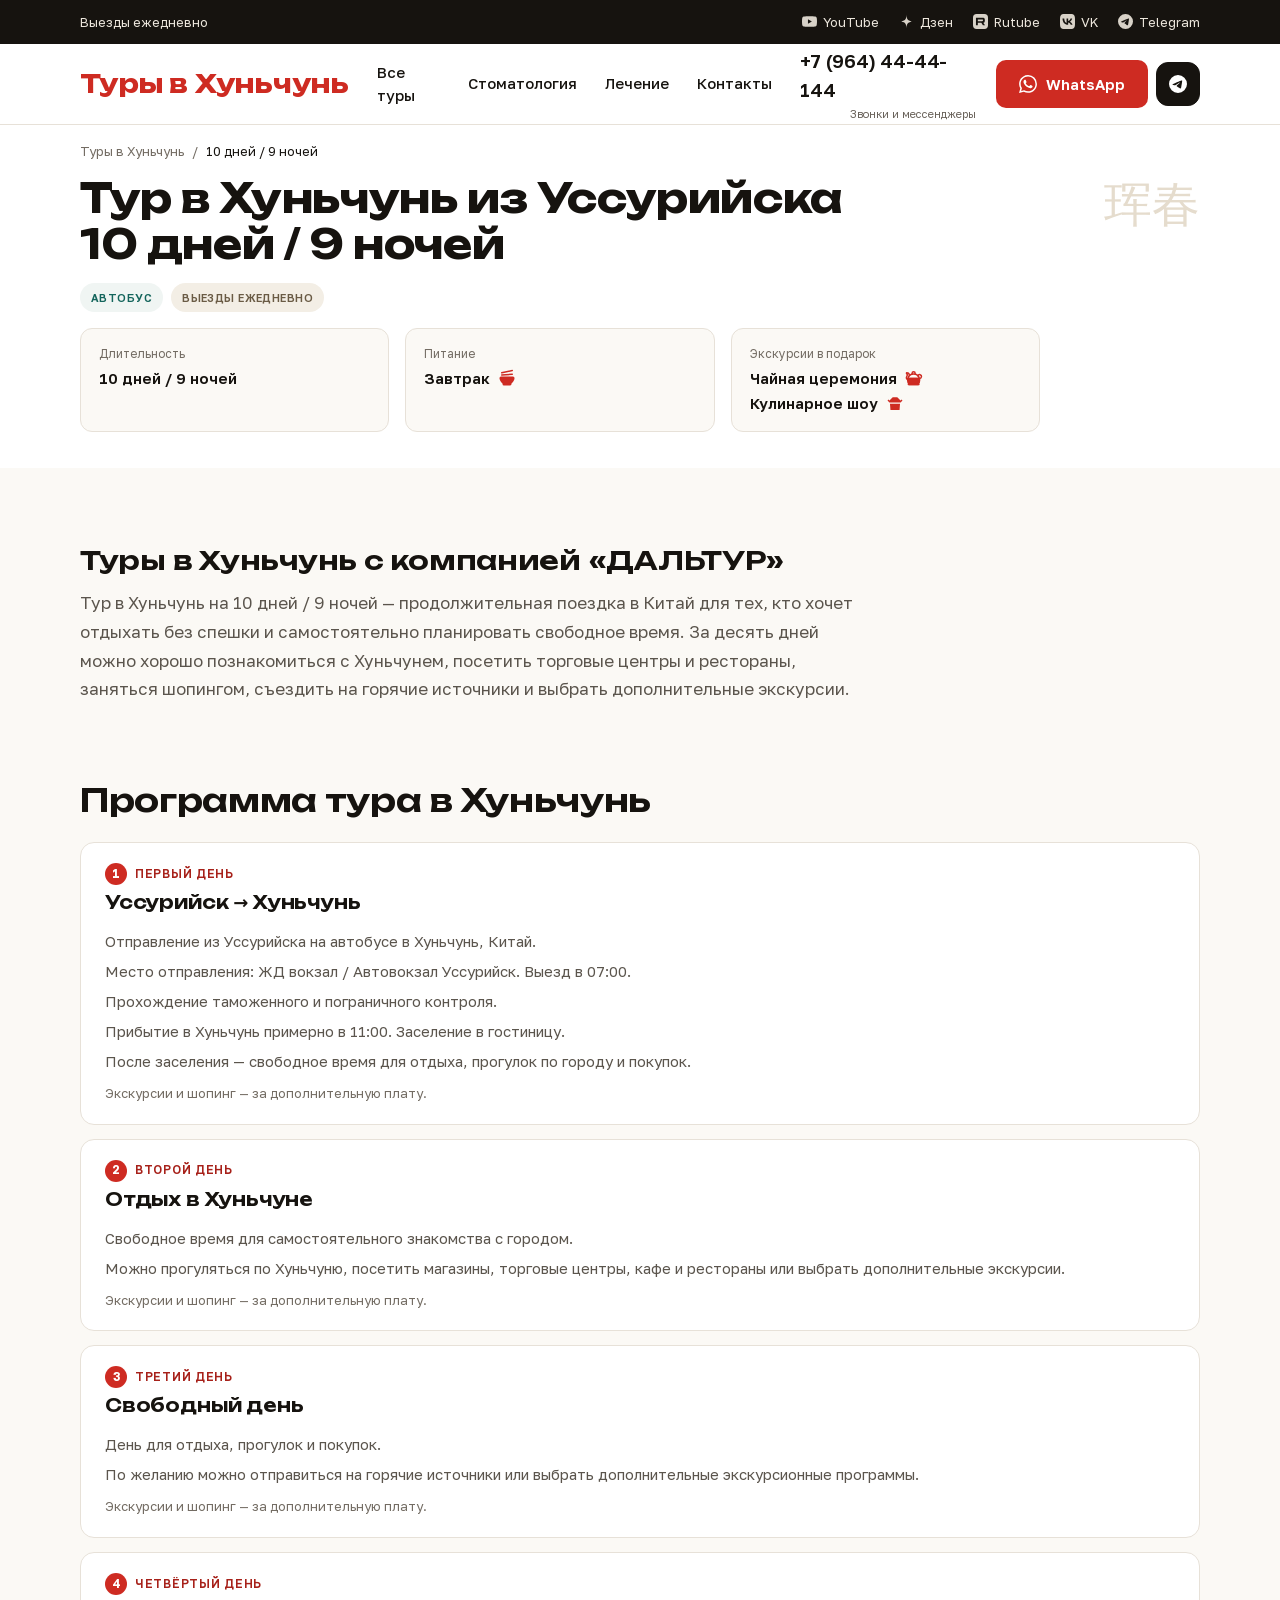
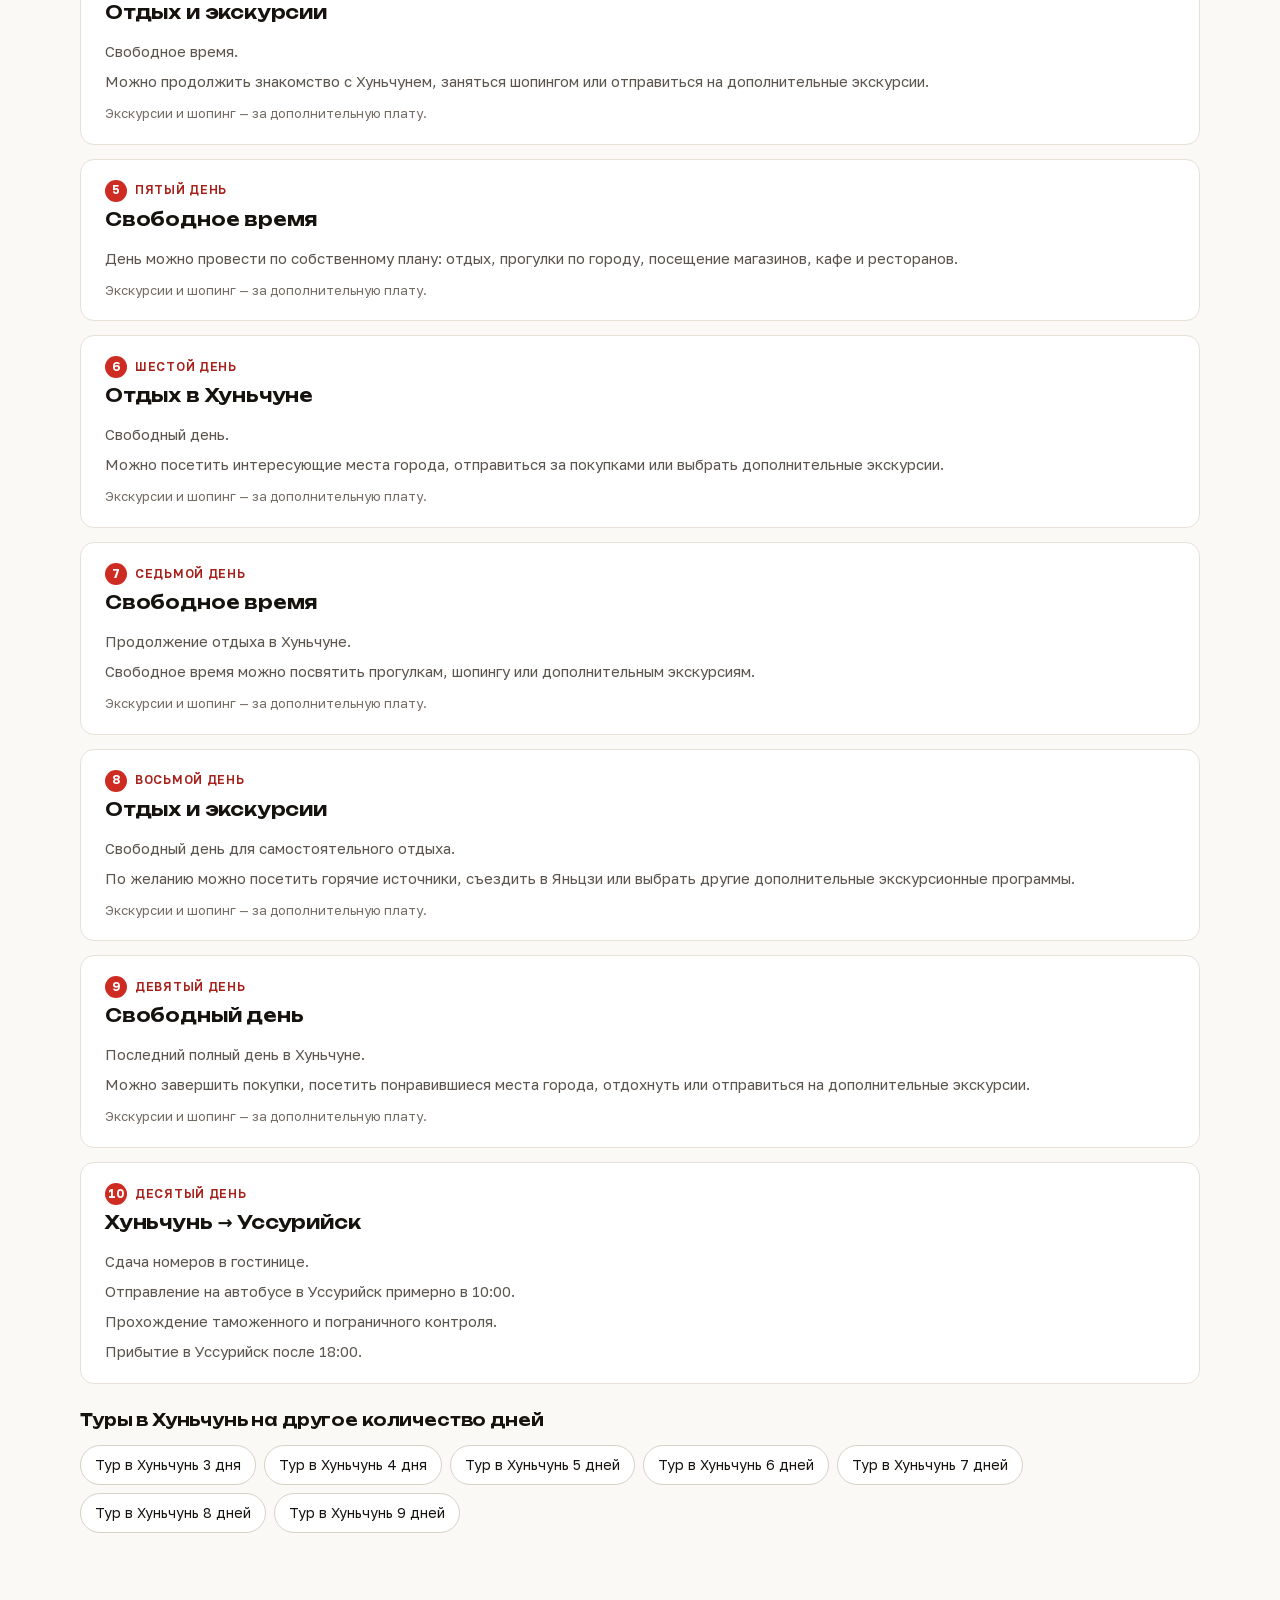
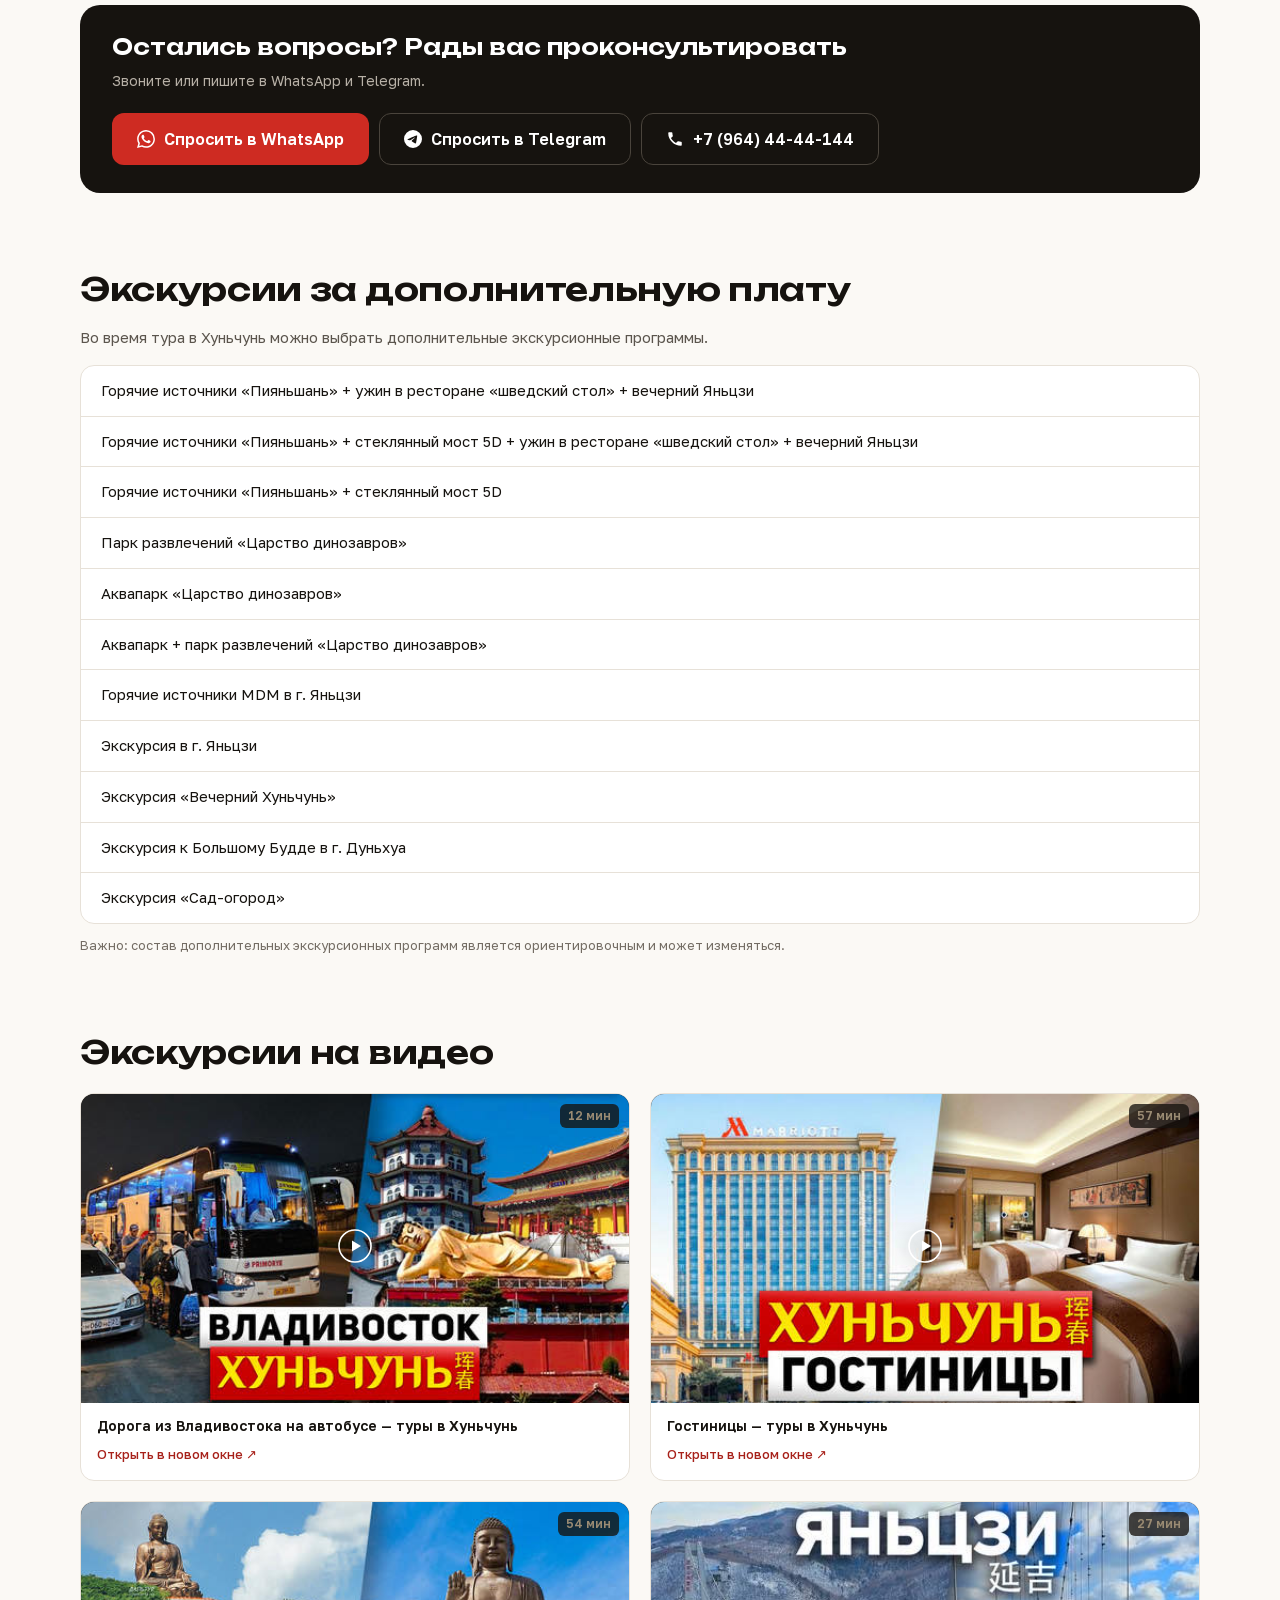
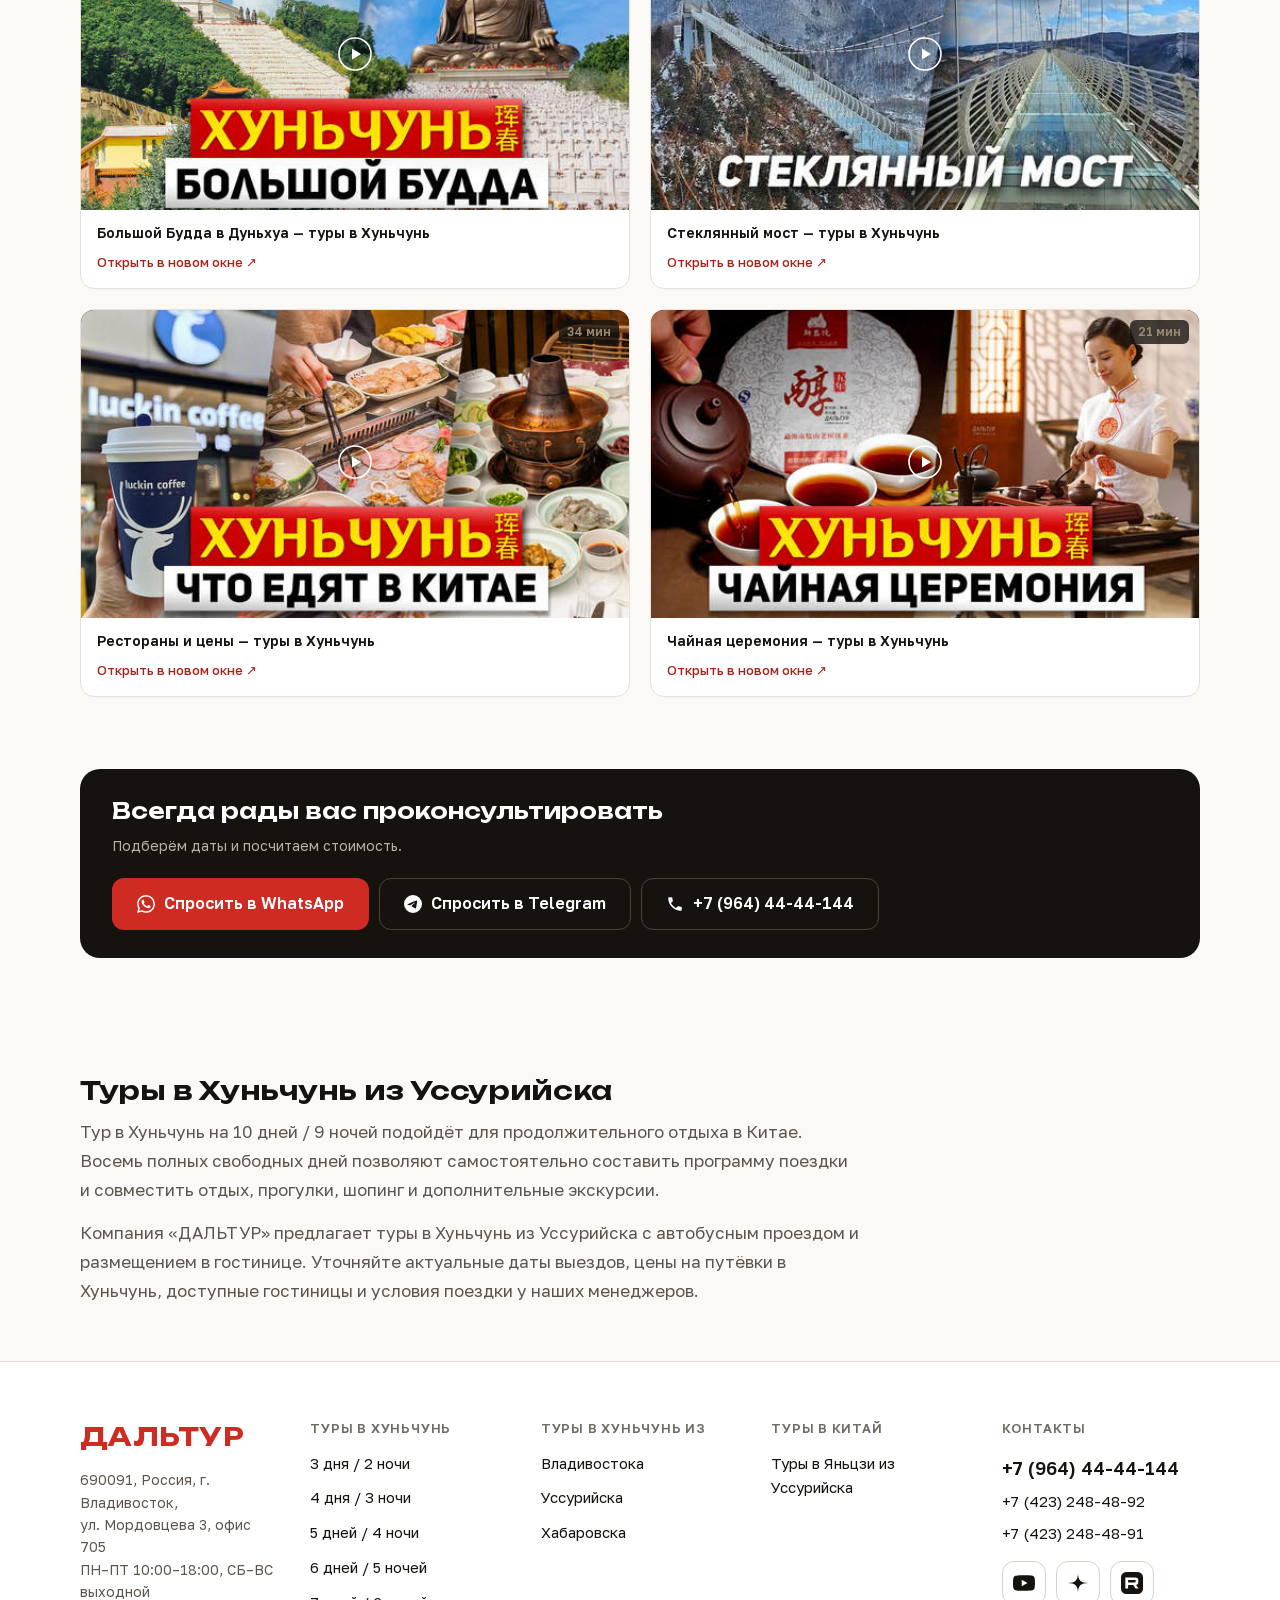
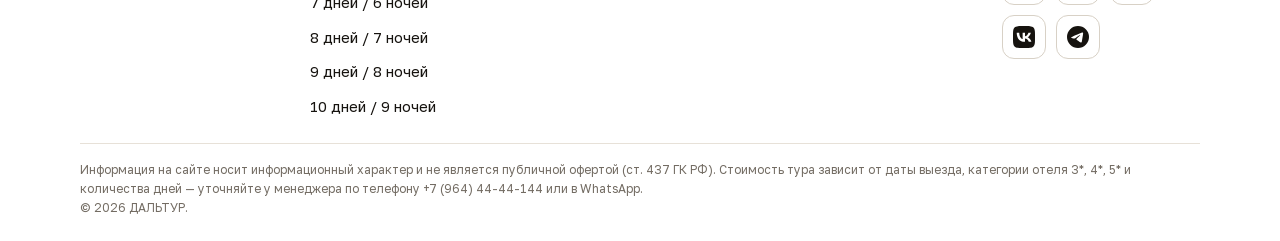
==== commit 11f0e306: "feat: подвал «Туры в … из» и «Туры в Китай», видео на страницах туров Co-Authored-By: Claude Opus 5." ====
--- a/tur-10-dney.html
+++ b/tur-10-dney.html
@@ -19,7 +19,7 @@
 <script type="application/ld+json">{"@context":"https://schema.org","@graph":[{"@type":"TravelAgency","@id":"https://hunchun-hunchun.ru/#org","name":"ДАЛЬТУР","url":"https://hunchun-hunchun.ru/","logo":"https://hunchun-hunchun.ru/assets/apple-touch-icon.png","image":"https://hunchun-hunchun.ru/assets/apple-touch-icon.png","telephone":["+79644444144","+74232484892","+74232484891"],"address":{"@type":"PostalAddress","streetAddress":"ул. Мордовцева, 3, офис 705","addressLocality":"Владивосток","postalCode":"690091","addressCountry":"RU"},"openingHoursSpecification":[{"@type":"OpeningHoursSpecification","dayOfWeek":["Monday","Tuesday","Wednesday","Thursday","Friday"],"opens":"10:00","closes":"18:00"}],"sameAs":["https://www.youtube.com/@DALTOUR","https://dzen.ru/daltour","https://rutube.ru/channel/54520250/","https://vk.ru/daltourvk","https://t.me/daltourChina"]},{"@type":"TouristTrip","name":"Тур в Хуньчунь из Уссурийска — 10 дней / 9 ночей","description":"Тур в Хуньчунь на 10 дней / 9 ночей — продолжительная поездка в Китай для тех, кто хочет отдыхать без спешки и самостоятельно планировать свободное время. За десять дней можно хорошо познакомиться с Хуньчунем, посетить торговые центры и рестораны, заняться шопингом, съездить на горячие источники и выбрать дополнительные экскурсии.","url":"https://ussuriysk.hunchun-hunchun.ru/tur-10-dney.html","touristType":"Автобусный тур","provider":{"@id":"https://hunchun-hunchun.ru/#org"},"itinerary":{"@type":"ItemList","itemListElement":[{"@type":"ListItem","position":1,"name":"Первый день: Уссурийск → Хуньчунь","description":"Отправление из Уссурийска на автобусе в Хуньчунь, Китай. Место отправления: ЖД вокзал / Автовокзал Уссурийск. Выезд в 07:00. Прохождение таможенного и пограничного контроля. Прибытие в Хуньчунь примерно в 11:00. Заселение в гостиницу. После заселения — свободное время для отдыха, прогулок по городу и покупок."},{"@type":"ListItem","position":2,"name":"Второй день: отдых в Хуньчуне","description":"Свободное время для самостоятельного знакомства с городом. Можно прогуляться по Хуньчуню, посетить магазины, торговые центры, кафе и рестораны или выбрать дополнительные экскурсии."},{"@type":"ListItem","position":3,"name":"Третий день: свободный день","description":"День для отдыха, прогулок и покупок. По желанию можно отправиться на горячие источники или выбрать дополнительные экскурсионные программы."},{"@type":"ListItem","position":4,"name":"Четвёртый день: отдых и экскурсии","description":"Свободное время. Можно продолжить знакомство с Хуньчунем, заняться шопингом или отправиться на дополнительные экскурсии."},{"@type":"ListItem","position":5,"name":"Пятый день: свободное время","description":"День можно провести по собственному плану: отдых, прогулки по городу, посещение магазинов, кафе и ресторанов."},{"@type":"ListItem","position":6,"name":"Шестой день: отдых в Хуньчуне","description":"Свободный день. Можно посетить интересующие места города, отправиться за покупками или выбрать дополнительные экскурсии."},{"@type":"ListItem","position":7,"name":"Седьмой день: свободное время","description":"Продолжение отдыха в Хуньчуне. Свободное время можно посвятить прогулкам, шопингу или дополнительным экскурсиям."},{"@type":"ListItem","position":8,"name":"Восьмой день: отдых и экскурсии","description":"Свободный день для самостоятельного отдыха. По желанию можно посетить горячие источники, съездить в Яньцзи или выбрать другие дополнительные экскурсионные программы."},{"@type":"ListItem","position":9,"name":"Девятый день: свободный день","description":"Последний полный день в Хуньчуне. Можно завершить покупки, посетить понравившиеся места города, отдохнуть или отправиться на дополнительные экскурсии."},{"@type":"ListItem","position":10,"name":"Десятый день: Хуньчунь → Уссурийск","description":"Сдача номеров в гостинице. Отправление на автобусе в Уссурийск примерно в 10:00. Прохождение таможенного и пограничного контроля. Прибытие в Уссурийск после 18:00."}]}},{"@type":"BreadcrumbList","itemListElement":[{"@type":"ListItem","position":1,"name":"Туры в Хуньчунь","item":"https://ussuriysk.hunchun-hunchun.ru/"},{"@type":"ListItem","position":2,"name":"10 дней / 9 ночей","item":"https://ussuriysk.hunchun-hunchun.ru/tur-10-dney.html"}]}]}</script>
 <link rel="preload" href="assets/fonts/unbounded-cyrillic.woff2?v=3e88c0f8" as="font" type="font/woff2" crossorigin>
 <link rel="preload" href="assets/fonts/golos-cyrillic.woff2?v=d1593288" as="font" type="font/woff2" crossorigin>
-<style>@font-face{font-family:'Golos Text';font-style:normal;font-weight:400 700;font-display:swap;src:url(assets/fonts/golos-cyrillic.woff2?v=d1593288) format('woff2');unicode-range:U+0301, U+0400-045F, U+0490-0491, U+04B0-04B1, U+2116}@font-face{font-family:'Golos Text';font-style:normal;font-weight:400 700;font-display:swap;src:url(assets/fonts/golos-latin.woff2?v=4016a99a) format('woff2');unicode-range:U+0000-00FF, U+0131, U+0152-0153, U+02BB-02BC, U+02C6, U+02DA, U+02DC, U+0304, U+0308, U+0329, U+2000-206F, U+20AC, U+2122, U+2191, U+2193, U+2212, U+2215, U+FEFF, U+FFFD}@font-face{font-family:'Unbounded';font-style:normal;font-weight:600 700;font-display:swap;src:url(assets/fonts/unbounded-cyrillic.woff2?v=3e88c0f8) format('woff2');unicode-range:U+0301, U+0400-045F, U+0490-0491, U+04B0-04B1, U+2116}@font-face{font-family:'Unbounded';font-style:normal;font-weight:600 700;font-display:swap;src:url(assets/fonts/unbounded-latin.woff2?v=aef5c246) format('woff2');unicode-range:U+0000-00FF, U+0131, U+0152-0153, U+02BB-02BC, U+02C6, U+02DA, U+02DC, U+0304, U+0308, U+0329, U+2000-206F, U+20AC, U+2122, U+2191, U+2193, U+2212, U+2215, U+FEFF, U+FFFD}:root{--red: #CE2B22;--red-deep: #A7211A;--red-darker: #7A1711;--ink: #16130F;--ink-soft: #3D382F;--jade: #14655C;--paper: #FBF9F5;--card: #FFFFFF;--line: #E7E1D8;--line-strong: #D8D1C6;--muted: #5B554D;--muted-2: #6A635B;--muted-3: #736C63;--sand: #F3EEE5;--sand-deep: #C9B9A2;--hiero: #CDBFAC;--jade-bg: #F0F5F3;--red-bg: #FBEDEC;--note-bg: #FBF4E8;--note-line: #EBDCC2;--dark-field: #221E19;--dark-line: #3A352E;--dark-text: #B8B1A7;--display: 'Unbounded','Golos Text',system-ui,sans-serif;--body: 'Golos Text',system-ui,-apple-system,'Segoe UI',sans-serif;--r-btn: 10px;--r-card: 16px;--r-block: 20px;--gutter: 20px;--maxw: 1440px;}*,*::before,*::after{box-sizing: border-box;}html{-webkit-text-size-adjust: 100%;scroll-behavior: smooth;}body{margin: 0;font-family: var(--body);font-size: 16px;line-height: 1.55;color: var(--ink);background: var(--paper);-webkit-font-smoothing: antialiased;overflow-wrap: break-word;}body.is-locked{overflow: hidden;}img{max-width: 100%;display: block;}a{color: var(--red-deep);text-decoration: none;}a:hover{color: var(--red-darker);}h1,h2,h3{font-family: var(--display);letter-spacing: -0.01em;margin: 0;}h1{font-weight: 700;}h2,h3{font-weight: 600;}p{margin: 0;}ul{margin: 0;padding: 0;list-style: none;}button{font: inherit;}:focus-visible{outline: 2px solid var(--red-deep);outline-offset: 2px;border-radius: 4px;}.br-desktop{display: none;}.visually-hidden{position: absolute;width: 1px;height: 1px;padding: 0;margin: -1px;overflow: hidden;clip: rect(0 0 0 0);white-space: nowrap;border: 0;}.skip-link{position: absolute;left: 12px;top: -60px;z-index: 100;padding: 10px 16px;background: var(--ink);color: #fff;border-radius: var(--r-btn);font-weight: 600;transition: top .15s;}.skip-link:focus{top: 12px;color: #fff;}.wrap{width: 100%;max-width: var(--maxw);margin: 0 auto;padding-left: var(--gutter);padding-right: var(--gutter);}.section{padding-top: 40px;}.section__head{display: flex;flex-wrap: wrap;align-items: baseline;justify-content: space-between;gap: 8px 24px;}.section__head h2{font-size: 24px;}.section__note{font-size: 13px;color: var(--muted-2);}.btn{display: inline-flex;align-items: center;justify-content: center;gap: 9px;min-height: 52px;padding: 0 24px;border: 1px solid transparent;border-radius: 12px;font-size: 16px;font-weight: 600;line-height: 1.2;text-align: center;cursor: pointer;transition: background-color .15s,border-color .15s,color .15s;}.btn--primary{background: var(--red);color: #fff;}.btn--primary:hover{background: var(--red-deep);color: #fff;}.btn--ghost{background: var(--card);color: var(--ink);border-color: var(--line-strong);}.btn--ghost:hover{border-color: var(--ink);color: var(--ink);}.btn--dark{background: var(--ink);color: #fff;}.btn--dark:hover{background: #2A251E;color: #fff;}.btn--sm{min-height: 44px;padding: 0 18px;font-size: 15px;border-radius: var(--r-btn);}.btn--wide{width: 100%;}.tag{display: inline-flex;align-items: center;padding: 6px 11px;border-radius: 999px;font-size: 11px;font-weight: 600;letter-spacing: 0.04em;white-space: nowrap;}.tag--jade{background: var(--jade-bg);color: var(--jade);}.tag--red{background: var(--red-bg);color: var(--red-deep);}.tag--sand{background: var(--sand);color: #6A5B45;}.tag--onsand{background: #fff;color: var(--jade);}.tag--onsand.tag--red{background: #fff;color: var(--red-deep);}.field{display: flex;flex-direction: column;gap: 6px;}.field>label{font-size: 12px;font-weight: 600;color: var(--muted-2);}.field select,.field input{width: 100%;height: 48px;padding: 0 12px;border: 1px solid var(--line-strong);border-radius: var(--r-btn);background: var(--card);font-family: inherit;font-size: 16px;color: var(--ink);}.field select{appearance: none;padding-right: 34px;background-image: url("data:image/svg+xml,%3Csvg xmlns='http://www.w3.org/2000/svg' width='10' height='6' fill='none'%3E%3Cpath d='M1 1l4 4 4-4' stroke='%238B837A' stroke-width='1.5' stroke-linecap='round'/%3E%3C/svg%3E");background-repeat: no-repeat;background-position: right 14px center;}.topbar{display: none;background: var(--ink);color: #EDE7DD;font-size: 13px;}.topbar .wrap{min-height: 44px;display: flex;align-items: center;justify-content: space-between;gap: 20px;}.topbar__right{display: flex;align-items: center;gap: 20px;}.topbar__hours{color: #ACA69C;}.topbar__sep{color: #4A443C;}.topbar a{color: #EDE7DD;}.topbar a:hover{color: #fff;}.header{position: sticky;top: 0;z-index: 40;background: var(--card);border-bottom: 1px solid var(--line);}.header .wrap{min-height: 64px;display: flex;align-items: center;gap: 12px;}.logo{font-family: var(--display);font-weight: 700;font-size: 20px;letter-spacing: 0.01em;color: var(--red);}.logo:hover{color: var(--red-deep);}.header__nav{display: none;}.header__contacts{display: none;}.icon-btn{flex: none;width: 44px;height: 44px;display: inline-flex;align-items: center;justify-content: center;border: 1px solid var(--line-strong);border-radius: 12px;background: var(--card);color: var(--ink);cursor: pointer;}.icon-btn--plain{border-color: transparent;}.icon-btn--accent{background: var(--red);border-color: var(--red);color: #fff;}.icon-btn--accent:hover{background: var(--red-deep);border-color: var(--red-deep);color: #fff;}.header__spacer{flex: 1 1 auto;}.header__center{flex: 1 1 auto;display: flex;justify-content: center;}.drawer{position: fixed;inset: 0;z-index: 60;display: none;}.drawer[data-open="true"]{display: block;}.drawer__backdrop{position: absolute;inset: 0;background: rgba(22,19,15,.5);border: 0;padding: 0;cursor: pointer;}.drawer__panel{position: absolute;inset: 0 0 0 auto;width: min(320px,88vw);background: var(--card);padding: 16px var(--gutter) 28px;display: flex;flex-direction: column;gap: 4px;overflow-y: auto;}.drawer__top{display: flex;align-items: center;justify-content: space-between;margin-bottom: 12px;}.drawer__panel a{min-height: 48px;display: flex;align-items: center;font-size: 17px;font-weight: 500;color: var(--ink);border-bottom: 1px solid var(--line);}.drawer__panel a:last-child{border-bottom: 0;}.drawer__contacts{margin-top: 20px;display: flex;flex-direction: column;gap: 10px;}.drawer__panel .drawer__contacts a{min-height: 52px;justify-content: center;font-size: 16px;font-weight: 600;border-bottom: 1px solid var(--line-strong);}.drawer__panel .drawer__contacts .btn--primary{color: #fff;border-bottom: 0;}.hero{background: var(--card);padding-top: 28px;padding-bottom: 8px;}.hero__grid{display: flex;flex-direction: column;gap: 24px;}.hero__eyebrow{display: block;font-size: 11px;font-weight: 600;letter-spacing: 0.12em;color: var(--red);}.hero h1{margin-top: 12px;font-size: 30px;line-height: 1.1;text-wrap: balance;}.hero__lead{margin-top: 14px;font-size: 16px;color: var(--muted);}.hero__actions{margin-top: 20px;display: flex;flex-direction: column;gap: 10px;}.hero__facts{margin-top: 22px;display: flex;flex-direction: column;gap: 10px;}.hero__fact{display: flex;align-items: center;gap: 9px;font-size: 14px;color: var(--ink-soft);}.hero__fact svg{flex: none;}.hero__art{min-height: 200px;background: var(--paper);border: 1px solid var(--line);border-radius: var(--r-block);display: flex;flex-direction: column;align-items: center;justify-content: center;gap: 10px;padding: 24px;text-align: center;}.hero__art b{font-size: 15px;color: var(--muted-3);}.hero__art span{font-size: 13px;color: #A39A8E;max-width: 380px;}.picker{background: var(--card);padding-top: 20px;padding-bottom: 8px;}.picker__box{padding: 16px;background: var(--paper);border: 1px solid var(--line);border-radius: var(--r-card);display: flex;flex-direction: column;gap: 12px;}.dest-grid{margin-top: 18px;display: grid;grid-template-columns: repeat(2,minmax(0,1fr));gap: 12px;}.dest{min-height: 108px;padding: 14px;background: var(--card);border: 1px solid var(--line);border-radius: 14px;display: flex;flex-direction: column;justify-content: space-between;gap: 12px;color: var(--ink);transition: border-color .15s,transform .15s;}.dest:hover{border-color: var(--ink);color: var(--ink);transform: translateY(-2px);}.dest__hiero{font-size: 20px;line-height: 1;color: var(--hiero);}.dest__name{display: block;font-size: 16px;font-weight: 600;}.dest__meta{display: block;margin-top: 2px;font-size: 12px;color: var(--muted-2);}.tour-grid{margin-top: 18px;display: grid;grid-template-columns: minmax(0,1fr);gap: 14px;}.tour{background: var(--card);border: 1px solid var(--line);border-radius: var(--r-card);overflow: hidden;color: var(--ink);display: flex;flex-direction: column;transition: border-color .15s;}.tour:hover{border-color: var(--ink);color: var(--ink);}.tour__top{min-height: 76px;padding: 14px 16px;background: var(--sand);display: flex;align-items: flex-start;justify-content: space-between;gap: 12px;}.tour__hiero{font-size: 26px;line-height: 1;color: var(--sand-deep);}.tour__body{padding: 16px;display: flex;flex-direction: column;flex-grow: 1;}.tour__title{font-size: 18px;font-weight: 600;line-height: 1.25;font-family: var(--body);}.tour__list{margin-top: 12px;display: flex;flex-direction: column;gap: 7px;font-size: 14px;line-height: 1.45;color: var(--muted);}.tour__foot{margin-top: auto;padding-top: 16px;display: flex;align-items: center;justify-content: space-between;gap: 12px;}.tour__price{font-size: 18px;font-weight: 700;}.tour__price small{display: block;font-size: 12px;font-weight: 400;color: var(--muted-2);}.tour-list{margin-top: 20px;display: grid;grid-template-columns: minmax(0,1fr);gap: 12px;}.tour-row{padding: 18px;background: var(--card);border: 1px solid var(--line);border-radius: var(--r-card);display: flex;flex-direction: column;justify-content: space-between;gap: 16px;min-height: 150px;color: var(--ink);transition: border-color .15s;}.tour-row:hover{border-color: var(--ink);color: var(--ink);}.tour-row[data-featured="true"]{border-width: 2px;border-color: var(--ink);padding: 17px;}.tour-row__head{display: flex;flex-direction: column-reverse;align-items: flex-start;gap: 10px;}.tour-row__name{font-size: 19px;font-weight: 600;line-height: 1.25;}.tour-row__foot{display: flex;align-items: flex-end;justify-content: space-between;gap: 12px;}.tour-row__desc{font-size: 13px;color: var(--muted-2);line-height: 1.45;}.tour-row__price{font-size: 17px;font-weight: 700;white-space: nowrap;}.filters{display: flex;align-items: center;gap: 8px;overflow-x: auto;padding-bottom: 4px;scrollbar-width: none;-webkit-overflow-scrolling: touch;}.filters::-webkit-scrollbar{display: none;}.chip{flex: none;min-height: 40px;padding: 0 16px;display: inline-flex;align-items: center;background: var(--card);color: var(--ink);border: 1px solid var(--line-strong);border-radius: 999px;font-size: 14px;font-weight: 500;cursor: pointer;white-space: nowrap;}.chip[aria-pressed="true"]{background: var(--ink);color: #fff;border-color: var(--ink);font-weight: 600;}.filters__sep{flex: none;width: 1px;height: 28px;background: var(--line);margin: 0 4px;}.toolbar{margin-top: 20px;display: flex;flex-direction: column;gap: 12px;}.toolbar__sort{display: flex;align-items: center;gap: 10px;}.toolbar__sort label{font-size: 14px;color: var(--muted-2);white-space: nowrap;}.toolbar__sort select{height: 40px;width: auto;min-width: 180px;}.results-count{font-size: 14px;color: var(--muted-2);}.why-grid{margin-top: 18px;display: grid;grid-template-columns: minmax(0,1fr);gap: 12px;}.why{padding: 14px 16px;background: var(--card);border: 1px solid var(--line);border-radius: 14px;display: flex;flex-direction: column;gap: 6px;}.why svg{display: none;}.why b{font-size: 16px;font-weight: 600;}.why span{font-size: 14px;line-height: 1.5;color: var(--muted);}.lead{padding: 22px 20px;background: var(--ink);border-radius: var(--r-block);display: flex;flex-direction: column;gap: 16px;}.lead h2{font-size: 20px;line-height: 1.25;color: #fff;}.lead p{margin-top: 10px;font-size: 14px;line-height: 1.5;color: var(--dark-text);}.lead form{display: flex;flex-direction: column;gap: 12px;}.lead .field>label{color: var(--dark-text);}.lead .field input{height: 50px;border-color: var(--dark-line);background: var(--dark-field);color: #fff;}.lead .field input::placeholder{color: #7C756B;}.lead__consent{font-size: 12px;line-height: 1.5;color: #8E877D;}.lead__consent a{color: var(--dark-text);text-decoration: underline;}.cta{padding: 24px 20px;background: var(--ink);border-radius: var(--r-block);display: flex;flex-direction: column;gap: 18px;}.cta b{display: block;font-family: var(--display);font-weight: 600;font-size: 20px;color: #fff;}.cta span{display: block;margin-top: 8px;font-size: 14px;color: var(--dark-text);}.cta__actions{display: flex;flex-direction: column;gap: 10px;}.cta__actions .btn--ghost{background: transparent;color: #fff;border-color: #4A443C;}.cta__actions .btn--ghost:hover{border-color: #fff;color: #fff;}.footer{margin-top: 40px;padding-top: 28px;background: var(--card);border-top: 1px solid var(--line);}.footer__grid{display: flex;flex-direction: column;gap: 24px;}.footer__col h3{font-family: var(--body);font-size: 13px;font-weight: 600;letter-spacing: 0.06em;color: var(--muted-3);}.footer__col ul{margin-top: 12px;display: flex;flex-direction: column;gap: 10px;}.footer__col ul a{font-size: 15px;color: var(--ink);}.footer__col ul a:hover{color: var(--red-deep);}.footer__addr{margin-top: 12px;font-size: 14px;line-height: 1.6;color: var(--muted);}.footer__phones{margin-top: 16px;display: flex;flex-direction: column;gap: 8px;}.footer__phones a{font-size: 15px;color: var(--ink);}.footer__phones a:first-child{font-size: 18px;font-weight: 600;}.footer__social{margin-top: 16px;display: flex;gap: 10px;}.footer__social a{width: 44px;height: 44px;border: 1px solid var(--line-strong);border-radius: 12px;display: flex;align-items: center;justify-content: center;font-size: 12px;font-weight: 600;color: var(--ink);}.footer__social a:hover{border-color: var(--ink);}.footer__legal{margin-top: 24px;padding: 16px 0 24px;border-top: 1px solid var(--line);font-size: 12px;line-height: 1.6;color: var(--muted-3);}.crumbs{display: flex;flex-wrap: wrap;align-items: center;gap: 8px;font-size: 13px;color: var(--muted-3);padding-top: 16px;}.crumbs a{color: var(--muted-3);}.crumbs a:hover{color: var(--ink);}.crumbs [aria-current]{color: var(--ink);}.page-head{background: var(--card);padding-bottom: 24px;}.page-head__row{margin-top: 16px;display: flex;align-items: flex-end;justify-content: space-between;gap: 20px;}.page-head h1{font-size: 26px;line-height: 1.12;}.page-head p{margin-top: 14px;font-size: 16px;color: var(--muted);}.page-head__hiero{display: none;font-family: var(--display);font-size: 56px;line-height: 1;color: #E5DCCD;}.tour-head{background: var(--card);padding-bottom: 20px;}.tour-head__row{margin-top: 14px;display: flex;align-items: flex-start;justify-content: space-between;gap: 12px;}.tour-head h1{font-size: 26px;line-height: 1.15;}.tour-head__hiero{font-size: 22px;line-height: 1.2;color: #E5DCCD;white-space: nowrap;}.tour-head__tags{margin-top: 16px;display: flex;gap: 8px;flex-wrap: wrap;}.facts{margin-top: 16px;display: grid;grid-template-columns: repeat(2,minmax(0,1fr));gap: 10px;}.fact{padding: 12px 14px;background: var(--paper);border: 1px solid var(--line);border-radius: 12px;}.fact dt{font-size: 12px;color: var(--muted-3);}.fact dd{margin: 3px 0 0;font-size: 15px;font-weight: 600;}.pricebox{margin-top: 16px;padding: 16px;background: var(--paper);border: 1px solid var(--line);border-radius: 14px;display: flex;align-items: center;justify-content: space-between;gap: 16px;flex-wrap: wrap;}.pricebox b{display: block;font-size: 20px;font-weight: 700;}.pricebox span{display: block;font-size: 12px;color: var(--muted-2);}.days{margin-top: 16px;display: flex;flex-direction: column;gap: 12px;}.day{padding: 16px;background: var(--card);border: 1px solid var(--line);border-radius: 14px;}.day__head{display: flex;align-items: center;gap: 10px;}.day__num{flex: none;width: 28px;height: 28px;background: var(--ink);color: #fff;border-radius: 8px;display: flex;align-items: center;justify-content: center;font-size: 13px;font-weight: 700;}.day__title{font-size: 16px;font-weight: 600;}.day p{margin-top: 12px;font-size: 14px;line-height: 1.6;color: var(--muted);}.incl{margin-top: 16px;display: grid;grid-template-columns: minmax(0,1fr);gap: 12px;}.incl__box{padding: 16px;background: var(--card);border: 1px solid var(--line);border-radius: 14px;}.incl__box h3{font-family: var(--body);font-size: 12px;font-weight: 600;letter-spacing: 0.06em;}.incl__box h3.is-in{color: var(--jade);}.incl__box h3.is-out{color: var(--red-deep);}.incl__box ul{margin-top: 10px;display: flex;flex-direction: column;gap: 7px;font-size: 14px;line-height: 1.5;color: var(--ink-soft);}.incl__box li{padding-left: 14px;position: relative;}.incl__box li::before{content: "·";position: absolute;left: 2px;}.notice{margin-top: 16px;padding: 16px;background: var(--note-bg);border: 1px solid var(--note-line);border-radius: 14px;}.notice b{font-size: 15px;font-weight: 600;}.notice p{margin-top: 10px;font-size: 14px;line-height: 1.6;color: var(--muted);}.pill-row{margin-top: 12px;display: flex;flex-wrap: wrap;gap: 8px;}.pill{min-height: 40px;padding: 0 14px;display: inline-flex;align-items: center;background: var(--card);border: 1px solid var(--line-strong);border-radius: 999px;font-size: 14px;color: var(--ink);}.pill:hover{border-color: var(--ink);color: var(--ink);}.stickybar{position: fixed;left: 0;right: 0;bottom: 0;z-index: 50;padding: 10px var(--gutter) calc(10px + env(safe-area-inset-bottom));background: var(--card);border-top: 1px solid var(--line);display: flex;align-items: center;gap: 10px;}.stickybar__price{display: flex;flex-direction: column;line-height: 1.2;}.stickybar__price small{font-size: 11px;color: var(--muted-3);}.stickybar__price b{font-size: 16px;}.stickybar .btn{flex: 1 1 auto;min-height: 48px;padding: 0 14px;font-size: 15px;}body.has-stickybar{padding-bottom: 88px;}.swatches{margin-top: 14px;display: grid;grid-template-columns: repeat(2,minmax(0,1fr));gap: 12px;}.swatch__chip{height: 72px;border-radius: 12px;border: 1px solid var(--line);}.swatch b{display: block;margin-top: 8px;font-size: 13px;font-weight: 600;}.swatch span{display: block;font-size: 12px;color: var(--muted-2);}.kv{margin-top: 14px;display: flex;flex-direction: column;gap: 8px;font-size: 14px;line-height: 1.5;color: var(--ink-soft);}.eyebrow{font-size: 12px;font-weight: 600;letter-spacing: 0.08em;color: var(--muted-3);}.rules{margin-top: 12px;display: grid;grid-template-columns: minmax(0,1fr);gap: 10px 32px;font-size: 14px;line-height: 1.5;color: var(--ink-soft);}@media (min-width: 768px){:root{--gutter: 40px;}.section{padding-top: 56px;}.section__head h2{font-size: 28px;}.hero{padding-top: 48px;}.hero h1{font-size: 40px;}.hero__lead{font-size: 18px;}.hero__actions{flex-direction: row;}.hero__facts{flex-direction: row;flex-wrap: wrap;gap: 24px;}.hero__art{min-height: 280px;}.picker__box{flex-direction: row;align-items: flex-end;gap: 16px;padding: 18px 20px;background: var(--card);box-shadow: 0 6px 24px rgba(22,19,15,.06);}.picker__box .field{flex: 1 1 0;}.dest-grid{grid-template-columns: repeat(3,minmax(0,1fr));gap: 16px;}.tour-grid{grid-template-columns: repeat(2,minmax(0,1fr));gap: 20px;}.tour-list{grid-template-columns: repeat(2,minmax(0,1fr));}.why-grid{grid-template-columns: repeat(2,minmax(0,1fr));gap: 20px;}.incl{grid-template-columns: repeat(2,minmax(0,1fr));gap: 20px;}.facts{grid-template-columns: repeat(4,minmax(0,1fr));}.swatches{grid-template-columns: repeat(3,minmax(0,1fr));}.rules{grid-template-columns: repeat(2,minmax(0,1fr));}.toolbar{flex-direction: row;align-items: center;justify-content: space-between;}.tour-row__head{flex-direction: row;justify-content: space-between;gap: 12px;}.lead{flex-direction: row;align-items: center;gap: 40px;padding: 32px;}.lead__text{flex: 1 1 45%;}.lead h2{font-size: 24px;}.lead form{flex: 1 1 55%;}.cta{flex-direction: row;align-items: center;justify-content: space-between;padding: 28px 32px;}.cta b{font-size: 22px;}.cta__actions{flex-direction: row;}.footer__grid{flex-direction: row;flex-wrap: wrap;gap: 32px;}.footer__col{flex: 1 1 180px;}.footer__col--brand{flex: 1 1 260px;}.page-head h1{font-size: 34px;}.page-head__hiero{display: block;font-size: 44px;}.tour-head h1{font-size: 32px;}.tour-head__hiero{font-size: 38px;}.stickybar{display: none;}body.has-stickybar{padding-bottom: 0;}}@media (min-width: 1100px){:root{--gutter: 80px;}body{font-size: 16px;}.topbar{display: block;}.header .wrap{min-height: 80px;gap: 28px;}.logo{font-size: 25px;}.header__burger{display: none;}.header__center{flex: none;justify-content: flex-start;}.header__nav{display: flex;align-items: center;gap: 28px;font-size: 15px;font-weight: 500;flex: 1 1 auto;}.header__nav a{color: var(--ink);display: inline-flex;align-items: center;gap: 6px;}.header__nav a:hover{color: var(--red-deep);}.header__contacts{display: flex;align-items: center;gap: 20px;}.header__phone{display: flex;flex-direction: column;align-items: flex-end;}.header__phone a{font-size: 19px;font-weight: 600;color: var(--ink);letter-spacing: -0.01em;}.header__phone span{font-size: 11px;color: var(--muted-2);}.header__contacts .btn{min-height: 48px;padding: 0 22px;border-radius: var(--r-btn);font-size: 15px;}.header__msgr-mobile,.hero__phone{display: none !important;}.section{padding-top: 72px;}.section__head h2{font-size: 32px;}.section__note{font-size: 15px;}.hero{padding-top: 72px;padding-bottom: 0;}.hero__grid{flex-direction: row;gap: 56px;align-items: flex-start;}.hero__col{width: 620px;max-width: 55%;}.hero h1{font-size: 50px;line-height: 1.06;}.br-desktop{display: inline;}.hero__lead{max-width: 520px;}.hero__actions{margin-top: 32px;}.hero__actions .btn{min-height: 54px;padding: 0 28px;}.hero__facts{margin-top: 40px;gap: 14px 24px;}.hero__art{flex: 1 1 auto;min-height: 372px;align-self: stretch;}.picker{padding-top: 28px;padding-bottom: 0;}.dest-grid{grid-template-columns: repeat(5,minmax(0,1fr));gap: 20px;}.dest{min-height: 158px;padding: 18px;border-radius: var(--r-card);}.dest__hiero{font-size: 26px;}.dest__name{font-size: 19px;}.dest__meta{font-size: 13px;margin-top: 4px;}.tour-grid{grid-template-columns: repeat(3,minmax(0,1fr));gap: 24px;}.tour{border-radius: var(--r-block);}.tour__top{min-height: 104px;padding: 16px 20px;}.tour__hiero{font-size: 34px;}.tour__body{padding: 20px;}.tour__title{font-size: 20px;}.tour__price{font-size: 20px;}.tour-list{grid-template-columns: repeat(3,minmax(0,1fr));gap: 20px;}.tour-row{min-height: 178px;padding: 20px;}.tour-row[data-featured="true"]{padding: 19px;}.tour-row__name{font-size: 20px;}.tour-row__price{font-size: 18px;}.why-grid{grid-template-columns: repeat(4,minmax(0,1fr));gap: 24px;}.why{background: transparent;border: 0;padding: 0;gap: 10px;}.why svg{display: block;}.why b{font-size: 17px;}.lead{padding: 36px 40px;gap: 56px;border-radius: 24px;}.lead h2{font-size: 28px;}.lead p{font-size: 15px;margin-top: 14px;}.lead form{flex-direction: row;flex-wrap: wrap;align-items: flex-end;gap: 12px;}.lead form .field{flex: 1 1 150px;}.lead form .btn{flex: 0 0 auto;min-height: 50px;}.lead__consent{flex: 1 0 100%;margin-top: 2px;}.footer{margin-top: 56px;padding-top: 56px;}.footer__grid{flex-wrap: nowrap;gap: 32px;}.footer__col--brand{flex: 1.4 1 0;}.footer__col{flex: 1 1 0;}.page-head h1{font-size: 42px;line-height: 1.08;}.page-head p{font-size: 17px;max-width: 720px;}.page-head__hiero{font-size: 56px;}.tour-head h1{font-size: 40px;}.tour-head__hiero{font-size: 48px;}.facts{gap: 16px;}.fact{padding: 16px 18px;}.pricebox{padding: 20px 24px;}.pricebox b{font-size: 24px;}.days{gap: 14px;}.day{padding: 20px 24px;}.day__title{font-size: 18px;}.day p{font-size: 15px;}.incl__box{padding: 24px 28px;border-radius: var(--r-block);}.incl__box h3{font-size: 13px;}.incl__box ul{font-size: 15px;gap: 9px;}.notice{padding: 20px 24px;}.swatches{grid-template-columns: repeat(6,minmax(0,1fr));}}@media (prefers-reduced-motion: reduce){html{scroll-behavior: auto;}*,*::before,*::after{transition-duration: .001ms !important;animation-duration: .001ms !important;}}@media print{.header,.topbar,.stickybar,.drawer,.cta,.lead{display: none !important;}body{background: #fff;}}.askprice{margin-top: 16px;padding: 16px;background: var(--paper);border: 1px solid var(--line);border-radius: 14px;display: flex;flex-direction: column;gap: 12px;}.askprice b{font-size: 17px;font-weight: 600;}.askprice p{font-size: 14px;line-height: 1.5;color: var(--muted);}.askprice__actions{display: flex;flex-direction: column;gap: 10px;}.videos{margin-top: 16px;display: grid;grid-template-columns: minmax(0,1fr);gap: 14px;}.video{background: var(--card);border: 1px solid var(--line);border-radius: 14px;overflow: hidden;}.video__frame{aspect-ratio: 16 / 9;background: var(--sand);display: flex;flex-direction: column;align-items: center;justify-content: center;gap: 8px;padding: 16px;text-align: center;}.video__frame b{font-size: 14px;font-weight: 600;color: #7A6A52;}.video__frame span{font-size: 12px;line-height: 1.5;color: #9A8B73;max-width: 320px;}.video__frame iframe{width: 100%;height: 100%;border: 0;display: block;}.video__cap{display: flex;flex-direction: column;align-items: flex-start;padding: 12px 16px 10px;font-size: 14px;font-weight: 600;}.msgr{display: flex;align-items: center;gap: 8px;}.msgr .icon-btn--tg{background: var(--ink);border-color: var(--ink);color: #fff;}.msgr .icon-btn--tg:hover{background: #2A251E;color: #fff;}.durations{margin-top: 18px;display: grid;grid-template-columns: minmax(0,1fr);gap: 12px;}.duration{padding: 18px;background: var(--card);border: 1px solid var(--line);border-radius: var(--r-card);display: flex;align-items: center;justify-content: space-between;gap: 16px;min-height: 92px;color: var(--ink);transition: border-color .15s,transform .15s;}.duration:hover{border-color: var(--ink);color: var(--ink);transform: translateY(-2px);}.duration__n{display: flex;flex-direction: column;gap: 4px;}.duration__days{font-family: var(--display);font-weight: 600;font-size: 20px;line-height: 1.15;}.duration__nights{font-size: 13px;color: var(--muted-2);}.duration__go{flex: none;display: inline-flex;align-items: center;gap: 8px;font-size: 14px;font-weight: 600;color: var(--red-deep);}@media (min-width: 768px){.durations{grid-template-columns: repeat(2,minmax(0,1fr));gap: 16px;}.videos{grid-template-columns: repeat(2,minmax(0,1fr));gap: 20px;}.askprice{flex-direction: row;align-items: center;justify-content: space-between;gap: 24px;}.askprice__actions{flex-direction: row;flex: none;}}@media (min-width: 1100px){.durations{grid-template-columns: repeat(3,minmax(0,1fr));gap: 20px;}.duration{min-height: 104px;padding: 20px 24px;}.duration__days{font-size: 22px;}.askprice{padding: 20px 24px;}}.hero__band{margin-top: 24px;}.hero__band picture{display: block;border-radius: var(--r-block);overflow: hidden;background: var(--sand);}.hero__band img{width: 100%;height: auto;aspect-ratio: 2 / 1;object-fit: cover;object-position: 38% center;display: block;}@media (min-width: 768px){.hero__band img{aspect-ratio: 10 / 3;object-position: center;}}.hero__grid--solo .hero__col{width: 100%;max-width: 100%;}@media (min-width: 1100px){.hero__grid--solo .hero__col{max-width: 760px;}.hero__band{margin-top: 40px;}}.tour__band{margin-top: 28px;}.tour__band picture{display: block;border-radius: var(--r-block);overflow: hidden;background: var(--sand);}.tour__band img{width: 100%;height: auto;aspect-ratio: 16 / 9;object-fit: cover;display: block;}@media (min-width: 768px){.tour__band img{aspect-ratio: 21 / 9;}}.shot{margin: 0;}.credit{padding: 8px 2px 0;font-size: 12px;line-height: 1.45;color: var(--muted-3);}.credit a{color: var(--muted-2);text-decoration: underline;}.credit a:hover{color: var(--ink);}.hero--lean{padding-top: 28px;padding-bottom: 8px;}.hero--lean h1{font-size: 30px;line-height: 1.1;text-wrap: balance;}.hero--lean .hero__lead{margin-top: 14px;max-width: 620px;}.section--tight{padding-top: 20px;}.marks{display: flex;flex-direction: column;gap: 12px;}.mark{display: flex;align-items: center;gap: 10px;font-size: 16px;font-weight: 500;color: var(--ink-soft);}.mark svg{flex: none;}.contacts{padding: 22px 20px;background: var(--ink);border-radius: var(--r-block);display: flex;flex-direction: column;gap: 18px;}.contacts__text b{display: block;font-family: var(--display);font-weight: 600;font-size: 20px;line-height: 1.25;color: #fff;}.contacts__text span{display: block;margin-top: 10px;font-size: 14px;line-height: 1.5;color: var(--dark-text);}.contacts__actions{display: flex;flex-wrap: wrap;gap: 10px;}.contacts__actions .btn{flex: 1 1 auto;}.contacts__actions .btn--ghost{background: transparent;color: #fff;border-color: #4A443C;}.contacts__actions .btn--ghost:hover{border-color: #fff;color: #fff;}.btn--tel{font-variant-numeric: tabular-nums;white-space: nowrap;}.facts--pair{grid-template-columns: repeat(2,minmax(0,1fr));}.day__head{flex-direction: column;align-items: flex-start;gap: 4px;}.day__ord{font-size: 12px;font-weight: 600;letter-spacing: 0.06em;text-transform: uppercase;color: var(--red-deep);}a.video__frame{color: var(--ink);cursor: pointer;}.video:hover{border-color: var(--ink);}.video.is-playing:hover{border-color: var(--line);}a.video__frame:hover .video__play{color: var(--red);}.video__ext{display: inline-flex;align-items: center;min-height: 32px;margin-top: 2px;font-size: 13px;font-weight: 500;color: var(--red-deep);}.video__ext:hover{text-decoration: underline;}.video__play{color: #B9A88C;line-height: 0;transition: color .15s;}.video__hint{font-size: 12px;line-height: 1.45;color: #9A8B73;max-width: 260px;text-align: center;}.video--empty .video__cap{color: var(--muted-3);font-weight: 400;}@media (min-width: 768px){.hero--lean{padding-top: 48px;}.hero--lean h1{font-size: 40px;}.marks{flex-direction: row;gap: 32px;}.contacts{padding: 28px 32px;gap: 22px;}.contacts__text b{font-size: 22px;}.contacts__actions .btn{flex: 0 1 auto;}.facts--pair{grid-template-columns: repeat(2,minmax(0,1fr));max-width: 640px;}}@media (min-width: 1100px){.hero--lean{padding-top: 64px;padding-bottom: 0;}.hero--lean h1{font-size: 50px;line-height: 1.06;}.hero--lean .hero__lead{font-size: 18px;}.section--tight{padding-top: 32px;}.mark{font-size: 17px;}}.prose{max-width: 780px;}.prose p{font-size: 16px;line-height: 1.7;color: var(--muted);}.prose p + p{margin-top: 14px;}.gallery{display: grid;grid-template-columns: minmax(0,1fr);gap: 14px;}.gallery__item{border-radius: var(--r-block);overflow: hidden;}.gallery__item picture{display: block;}.gallery__item img{width: 100%;height: auto;aspect-ratio: 3 / 2;object-fit: cover;display: block;}.gallery__item--empty{aspect-ratio: 3 / 2;background: var(--sand);border: 1px solid var(--line);display: flex;align-items: center;justify-content: center;padding: 20px;text-align: center;}.gallery__item--empty span{font-size: 13px;color: #9A8B73;}@media (min-width: 768px){.gallery{grid-template-columns: repeat(2,minmax(0,1fr));gap: 20px;}.prose p{font-size: 17px;}}.prose h2{margin-top: 36px;font-family: var(--display);font-weight: 600;font-size: 22px;line-height: 1.25;color: var(--ink);}.prose h2 + p{margin-top: 12px;}.prose__list{margin: 14px 0 0;padding-left: 20px;list-style: disc;display: flex;flex-direction: column;gap: 6px;font-size: 16px;line-height: 1.6;color: var(--muted);}.prose__list + p{margin-top: 14px;}@media (min-width: 1100px){.prose h2{font-size: 26px;margin-top: 44px;}}.video--thumb .video__frame{position: relative;padding: 0;overflow: hidden;background: var(--ink);}.video--thumb .video__frame img{position: absolute;inset: 0;width: 100%;height: 100%;object-fit: cover;display: block;}.video--thumb .video__play{position: relative;z-index: 1;color: #fff;filter: drop-shadow(0 2px 8px rgba(0,0,0,.45));}.video--thumb a.video__frame:hover .video__play{color: #fff;transform: scale(1.08);}.video__play{transition: color .15s,transform .15s;}.video__len{position: absolute;right: 10px;top: 10px;z-index: 1;padding: 3px 8px;border-radius: 6px;background: rgba(22,19,15,.78);color: #fff;font-size: 12px;font-weight: 600;}.video__cap small{display: block;margin-top: 4px;font-size: 12px;font-weight: 400;color: var(--muted-3);}.video.is-playing{cursor: default;}.video.is-playing:hover{border-color: var(--line);}.video.is-playing .video__frame{padding: 0;background: #000;}.video.is-playing iframe{position: absolute;inset: 0;width: 100%;height: 100%;border: 0;display: block;}.video--thumb .video__frame,.video.is-playing .video__frame{position: relative;}@media (min-width: 1360px){.contacts{flex-direction: row;align-items: center;justify-content: space-between;gap: 32px;}.contacts__text{flex: 1 1 auto;min-width: 0;}.contacts__actions{flex: 0 0 auto;flex-wrap: nowrap;}}@media (max-width: 359px){.contacts{padding-left: 14px;padding-right: 14px;}.tour-head__hiero{display: none;}}.topbar__soc{display: inline-flex;align-items: center;gap: 6px;}.topbar__soc svg{flex: none;opacity: .9;}.footer__social{flex-wrap: wrap;}.footer__social a svg{display: block;}.footer__social a:hover{color: var(--red-deep);}.footer__legal a{color: inherit;text-decoration: underline;}.day p + p{margin-top: 6px;}.day .day__note{margin-top: 10px;font-size: 13px;color: var(--muted-3);}.section__lead{margin-top: 10px;max-width: 780px;font-size: 15px;line-height: 1.6;color: var(--muted);}.excursions{margin-top: 16px;background: var(--card);border: 1px solid var(--line);border-radius: 14px;overflow: hidden;}.excursions li{display: flex;flex-direction: column;gap: 4px;padding: 14px 16px;font-size: 15px;line-height: 1.45;}.excursions li + li{border-top: 1px solid var(--line);}.excursions b{font-weight: 600;color: var(--ink);white-space: nowrap;}.excursions__note{margin-top: 12px;font-size: 13px;line-height: 1.5;color: var(--muted-3);}@media (min-width: 768px){.excursions li{flex-direction: row;justify-content: space-between;align-items: baseline;gap: 24px;padding: 14px 20px;}.excursions b{flex: none;}}.facts--three{grid-template-columns: repeat(2,minmax(0,1fr));}.facts--three .fact--gift{grid-column: 1 / -1;}@media (min-width: 768px){.facts--three{grid-template-columns: repeat(3,minmax(0,1fr));max-width: 960px;}.facts--three .fact--gift{grid-column: auto;}}.prose h3{margin-top: 24px;font-size: 17px;font-weight: 600;line-height: 1.35;color: var(--ink);}.prose h3 + p{margin-top: 8px;}.prose--city>p:first-child{margin-top: 0;}.gift{display: flex;align-items: center;gap: 8px;}.gift + .gift{margin-top: 2px;}.gift svg{flex: none;color: var(--red);}.day-pre{margin-top: 16px;padding: 14px 16px;background: var(--card);border: 1px dashed var(--line-strong);border-radius: 14px;}.day-pre b{font-size: 15px;}.day-pre p{margin-top: 6px;font-size: 14px;line-height: 1.6;color: var(--muted);}.facts--three{align-items: stretch;}.header__msgr-mobile{display: flex;gap: 8px;}@media (max-width: 1099px){.header .wrap{display: grid;grid-template-columns: 1fr auto 1fr;}.header__burger{justify-self: start;}.header__center{justify-content: center;}.header__msgr-mobile{justify-self: end;}}@media (max-width: 399px){.header .logo{font-size: 17px;}.header__msgr-mobile{gap: 6px;}.header__msgr-mobile .icon-btn{width: 40px;height: 40px;}}.hero__phone{margin-top: 14px;display: inline-flex;align-items: center;gap: 8px;min-height: 44px;font-size: 18px;font-weight: 600;color: var(--ink);}.hero__phone svg{color: var(--red);}.day__num{display: inline-flex;align-items: center;justify-content: center;width: 22px;height: 22px;margin-right: 8px;border-radius: 50%;background: var(--red);color: #fff;font-size: 12px;font-weight: 700;letter-spacing: 0;}.day__ord{display: inline-flex;align-items: center;}.prose__contacts a{color: var(--red-deep);font-weight: 600;text-decoration: underline;text-underline-offset: 3px;}.tour-other{margin-top:24px;}.tour-other__title{font-size:16px;font-weight:600;color:var(--ink);}</style>
+<style>@font-face{font-family:'Golos Text';font-style:normal;font-weight:400 700;font-display:swap;src:url(assets/fonts/golos-cyrillic.woff2?v=d1593288) format('woff2');unicode-range:U+0301, U+0400-045F, U+0490-0491, U+04B0-04B1, U+2116}@font-face{font-family:'Golos Text';font-style:normal;font-weight:400 700;font-display:swap;src:url(assets/fonts/golos-latin.woff2?v=4016a99a) format('woff2');unicode-range:U+0000-00FF, U+0131, U+0152-0153, U+02BB-02BC, U+02C6, U+02DA, U+02DC, U+0304, U+0308, U+0329, U+2000-206F, U+20AC, U+2122, U+2191, U+2193, U+2212, U+2215, U+FEFF, U+FFFD}@font-face{font-family:'Unbounded';font-style:normal;font-weight:600 700;font-display:swap;src:url(assets/fonts/unbounded-cyrillic.woff2?v=3e88c0f8) format('woff2');unicode-range:U+0301, U+0400-045F, U+0490-0491, U+04B0-04B1, U+2116}@font-face{font-family:'Unbounded';font-style:normal;font-weight:600 700;font-display:swap;src:url(assets/fonts/unbounded-latin.woff2?v=aef5c246) format('woff2');unicode-range:U+0000-00FF, U+0131, U+0152-0153, U+02BB-02BC, U+02C6, U+02DA, U+02DC, U+0304, U+0308, U+0329, U+2000-206F, U+20AC, U+2122, U+2191, U+2193, U+2212, U+2215, U+FEFF, U+FFFD}:root{--red: #CE2B22;--red-deep: #A7211A;--red-darker: #7A1711;--ink: #16130F;--ink-soft: #3D382F;--jade: #14655C;--paper: #FBF9F5;--card: #FFFFFF;--line: #E7E1D8;--line-strong: #D8D1C6;--muted: #5B554D;--muted-2: #6A635B;--muted-3: #736C63;--sand: #F3EEE5;--sand-deep: #C9B9A2;--hiero: #CDBFAC;--jade-bg: #F0F5F3;--red-bg: #FBEDEC;--note-bg: #FBF4E8;--note-line: #EBDCC2;--dark-field: #221E19;--dark-line: #3A352E;--dark-text: #B8B1A7;--display: 'Unbounded','Golos Text',system-ui,sans-serif;--body: 'Golos Text',system-ui,-apple-system,'Segoe UI',sans-serif;--r-btn: 10px;--r-card: 16px;--r-block: 20px;--gutter: 20px;--maxw: 1440px;}*,*::before,*::after{box-sizing: border-box;}html{-webkit-text-size-adjust: 100%;scroll-behavior: smooth;}body{margin: 0;font-family: var(--body);font-size: 16px;line-height: 1.55;color: var(--ink);background: var(--paper);-webkit-font-smoothing: antialiased;overflow-wrap: break-word;}body.is-locked{overflow: hidden;}img{max-width: 100%;display: block;}a{color: var(--red-deep);text-decoration: none;}a:hover{color: var(--red-darker);}h1,h2,h3{font-family: var(--display);letter-spacing: -0.01em;margin: 0;}h1{font-weight: 700;}h2,h3{font-weight: 600;}p{margin: 0;}ul{margin: 0;padding: 0;list-style: none;}button{font: inherit;}:focus-visible{outline: 2px solid var(--red-deep);outline-offset: 2px;border-radius: 4px;}.br-desktop{display: none;}.visually-hidden{position: absolute;width: 1px;height: 1px;padding: 0;margin: -1px;overflow: hidden;clip: rect(0 0 0 0);white-space: nowrap;border: 0;}.skip-link{position: absolute;left: 12px;top: -60px;z-index: 100;padding: 10px 16px;background: var(--ink);color: #fff;border-radius: var(--r-btn);font-weight: 600;transition: top .15s;}.skip-link:focus{top: 12px;color: #fff;}.wrap{width: 100%;max-width: var(--maxw);margin: 0 auto;padding-left: var(--gutter);padding-right: var(--gutter);}.section{padding-top: 40px;}.section__head{display: flex;flex-wrap: wrap;align-items: baseline;justify-content: space-between;gap: 8px 24px;}.section__head h2{font-size: 24px;}.section__note{font-size: 13px;color: var(--muted-2);}.btn{display: inline-flex;align-items: center;justify-content: center;gap: 9px;min-height: 52px;padding: 0 24px;border: 1px solid transparent;border-radius: 12px;font-size: 16px;font-weight: 600;line-height: 1.2;text-align: center;cursor: pointer;transition: background-color .15s,border-color .15s,color .15s;}.btn--primary{background: var(--red);color: #fff;}.btn--primary:hover{background: var(--red-deep);color: #fff;}.btn--ghost{background: var(--card);color: var(--ink);border-color: var(--line-strong);}.btn--ghost:hover{border-color: var(--ink);color: var(--ink);}.btn--dark{background: var(--ink);color: #fff;}.btn--dark:hover{background: #2A251E;color: #fff;}.btn--sm{min-height: 44px;padding: 0 18px;font-size: 15px;border-radius: var(--r-btn);}.btn--wide{width: 100%;}.tag{display: inline-flex;align-items: center;padding: 6px 11px;border-radius: 999px;font-size: 11px;font-weight: 600;letter-spacing: 0.04em;white-space: nowrap;}.tag--jade{background: var(--jade-bg);color: var(--jade);}.tag--red{background: var(--red-bg);color: var(--red-deep);}.tag--sand{background: var(--sand);color: #6A5B45;}.tag--onsand{background: #fff;color: var(--jade);}.tag--onsand.tag--red{background: #fff;color: var(--red-deep);}.field{display: flex;flex-direction: column;gap: 6px;}.field>label{font-size: 12px;font-weight: 600;color: var(--muted-2);}.field select,.field input{width: 100%;height: 48px;padding: 0 12px;border: 1px solid var(--line-strong);border-radius: var(--r-btn);background: var(--card);font-family: inherit;font-size: 16px;color: var(--ink);}.field select{appearance: none;padding-right: 34px;background-image: url("data:image/svg+xml,%3Csvg xmlns='http://www.w3.org/2000/svg' width='10' height='6' fill='none'%3E%3Cpath d='M1 1l4 4 4-4' stroke='%238B837A' stroke-width='1.5' stroke-linecap='round'/%3E%3C/svg%3E");background-repeat: no-repeat;background-position: right 14px center;}.topbar{display: none;background: var(--ink);color: #EDE7DD;font-size: 13px;}.topbar .wrap{min-height: 44px;display: flex;align-items: center;justify-content: space-between;gap: 20px;}.topbar__right{display: flex;align-items: center;gap: 20px;}.topbar__hours{color: #ACA69C;}.topbar__sep{color: #4A443C;}.topbar a{color: #EDE7DD;}.topbar a:hover{color: #fff;}.header{position: sticky;top: 0;z-index: 40;background: var(--card);border-bottom: 1px solid var(--line);}.header .wrap{min-height: 64px;display: flex;align-items: center;gap: 12px;}.logo{font-family: var(--display);font-weight: 700;font-size: 20px;letter-spacing: 0.01em;color: var(--red);}.logo:hover{color: var(--red-deep);}.header__nav{display: none;}.header__contacts{display: none;}.icon-btn{flex: none;width: 44px;height: 44px;display: inline-flex;align-items: center;justify-content: center;border: 1px solid var(--line-strong);border-radius: 12px;background: var(--card);color: var(--ink);cursor: pointer;}.icon-btn--plain{border-color: transparent;}.icon-btn--accent{background: var(--red);border-color: var(--red);color: #fff;}.icon-btn--accent:hover{background: var(--red-deep);border-color: var(--red-deep);color: #fff;}.header__spacer{flex: 1 1 auto;}.header__center{flex: 1 1 auto;display: flex;justify-content: center;}.drawer{position: fixed;inset: 0;z-index: 60;display: none;}.drawer[data-open="true"]{display: block;}.drawer__backdrop{position: absolute;inset: 0;background: rgba(22,19,15,.5);border: 0;padding: 0;cursor: pointer;}.drawer__panel{position: absolute;inset: 0 0 0 auto;width: min(320px,88vw);background: var(--card);padding: 16px var(--gutter) 28px;display: flex;flex-direction: column;gap: 4px;overflow-y: auto;}.drawer__top{display: flex;align-items: center;justify-content: space-between;margin-bottom: 12px;}.drawer__panel a{min-height: 48px;display: flex;align-items: center;font-size: 17px;font-weight: 500;color: var(--ink);border-bottom: 1px solid var(--line);}.drawer__panel a:last-child{border-bottom: 0;}.drawer__contacts{margin-top: 20px;display: flex;flex-direction: column;gap: 10px;}.drawer__panel .drawer__contacts a{min-height: 52px;justify-content: center;font-size: 16px;font-weight: 600;border-bottom: 1px solid var(--line-strong);}.drawer__panel .drawer__contacts .btn--primary{color: #fff;border-bottom: 0;}.hero{background: var(--card);padding-top: 28px;padding-bottom: 8px;}.hero__grid{display: flex;flex-direction: column;gap: 24px;}.hero__eyebrow{display: block;font-size: 11px;font-weight: 600;letter-spacing: 0.12em;color: var(--red);}.hero h1{margin-top: 12px;font-size: 30px;line-height: 1.1;text-wrap: balance;}.hero__lead{margin-top: 14px;font-size: 16px;color: var(--muted);}.hero__actions{margin-top: 20px;display: flex;flex-direction: column;gap: 10px;}.hero__facts{margin-top: 22px;display: flex;flex-direction: column;gap: 10px;}.hero__fact{display: flex;align-items: center;gap: 9px;font-size: 14px;color: var(--ink-soft);}.hero__fact svg{flex: none;}.hero__art{min-height: 200px;background: var(--paper);border: 1px solid var(--line);border-radius: var(--r-block);display: flex;flex-direction: column;align-items: center;justify-content: center;gap: 10px;padding: 24px;text-align: center;}.hero__art b{font-size: 15px;color: var(--muted-3);}.hero__art span{font-size: 13px;color: #A39A8E;max-width: 380px;}.picker{background: var(--card);padding-top: 20px;padding-bottom: 8px;}.picker__box{padding: 16px;background: var(--paper);border: 1px solid var(--line);border-radius: var(--r-card);display: flex;flex-direction: column;gap: 12px;}.dest-grid{margin-top: 18px;display: grid;grid-template-columns: repeat(2,minmax(0,1fr));gap: 12px;}.dest{min-height: 108px;padding: 14px;background: var(--card);border: 1px solid var(--line);border-radius: 14px;display: flex;flex-direction: column;justify-content: space-between;gap: 12px;color: var(--ink);transition: border-color .15s,transform .15s;}.dest:hover{border-color: var(--ink);color: var(--ink);transform: translateY(-2px);}.dest__hiero{font-size: 20px;line-height: 1;color: var(--hiero);}.dest__name{display: block;font-size: 16px;font-weight: 600;}.dest__meta{display: block;margin-top: 2px;font-size: 12px;color: var(--muted-2);}.tour-grid{margin-top: 18px;display: grid;grid-template-columns: minmax(0,1fr);gap: 14px;}.tour{background: var(--card);border: 1px solid var(--line);border-radius: var(--r-card);overflow: hidden;color: var(--ink);display: flex;flex-direction: column;transition: border-color .15s;}.tour:hover{border-color: var(--ink);color: var(--ink);}.tour__top{min-height: 76px;padding: 14px 16px;background: var(--sand);display: flex;align-items: flex-start;justify-content: space-between;gap: 12px;}.tour__hiero{font-size: 26px;line-height: 1;color: var(--sand-deep);}.tour__body{padding: 16px;display: flex;flex-direction: column;flex-grow: 1;}.tour__title{font-size: 18px;font-weight: 600;line-height: 1.25;font-family: var(--body);}.tour__list{margin-top: 12px;display: flex;flex-direction: column;gap: 7px;font-size: 14px;line-height: 1.45;color: var(--muted);}.tour__foot{margin-top: auto;padding-top: 16px;display: flex;align-items: center;justify-content: space-between;gap: 12px;}.tour__price{font-size: 18px;font-weight: 700;}.tour__price small{display: block;font-size: 12px;font-weight: 400;color: var(--muted-2);}.tour-list{margin-top: 20px;display: grid;grid-template-columns: minmax(0,1fr);gap: 12px;}.tour-row{padding: 18px;background: var(--card);border: 1px solid var(--line);border-radius: var(--r-card);display: flex;flex-direction: column;justify-content: space-between;gap: 16px;min-height: 150px;color: var(--ink);transition: border-color .15s;}.tour-row:hover{border-color: var(--ink);color: var(--ink);}.tour-row[data-featured="true"]{border-width: 2px;border-color: var(--ink);padding: 17px;}.tour-row__head{display: flex;flex-direction: column-reverse;align-items: flex-start;gap: 10px;}.tour-row__name{font-size: 19px;font-weight: 600;line-height: 1.25;}.tour-row__foot{display: flex;align-items: flex-end;justify-content: space-between;gap: 12px;}.tour-row__desc{font-size: 13px;color: var(--muted-2);line-height: 1.45;}.tour-row__price{font-size: 17px;font-weight: 700;white-space: nowrap;}.filters{display: flex;align-items: center;gap: 8px;overflow-x: auto;padding-bottom: 4px;scrollbar-width: none;-webkit-overflow-scrolling: touch;}.filters::-webkit-scrollbar{display: none;}.chip{flex: none;min-height: 40px;padding: 0 16px;display: inline-flex;align-items: center;background: var(--card);color: var(--ink);border: 1px solid var(--line-strong);border-radius: 999px;font-size: 14px;font-weight: 500;cursor: pointer;white-space: nowrap;}.chip[aria-pressed="true"]{background: var(--ink);color: #fff;border-color: var(--ink);font-weight: 600;}.filters__sep{flex: none;width: 1px;height: 28px;background: var(--line);margin: 0 4px;}.toolbar{margin-top: 20px;display: flex;flex-direction: column;gap: 12px;}.toolbar__sort{display: flex;align-items: center;gap: 10px;}.toolbar__sort label{font-size: 14px;color: var(--muted-2);white-space: nowrap;}.toolbar__sort select{height: 40px;width: auto;min-width: 180px;}.results-count{font-size: 14px;color: var(--muted-2);}.why-grid{margin-top: 18px;display: grid;grid-template-columns: minmax(0,1fr);gap: 12px;}.why{padding: 14px 16px;background: var(--card);border: 1px solid var(--line);border-radius: 14px;display: flex;flex-direction: column;gap: 6px;}.why svg{display: none;}.why b{font-size: 16px;font-weight: 600;}.why span{font-size: 14px;line-height: 1.5;color: var(--muted);}.lead{padding: 22px 20px;background: var(--ink);border-radius: var(--r-block);display: flex;flex-direction: column;gap: 16px;}.lead h2{font-size: 20px;line-height: 1.25;color: #fff;}.lead p{margin-top: 10px;font-size: 14px;line-height: 1.5;color: var(--dark-text);}.lead form{display: flex;flex-direction: column;gap: 12px;}.lead .field>label{color: var(--dark-text);}.lead .field input{height: 50px;border-color: var(--dark-line);background: var(--dark-field);color: #fff;}.lead .field input::placeholder{color: #7C756B;}.lead__consent{font-size: 12px;line-height: 1.5;color: #8E877D;}.lead__consent a{color: var(--dark-text);text-decoration: underline;}.cta{padding: 24px 20px;background: var(--ink);border-radius: var(--r-block);display: flex;flex-direction: column;gap: 18px;}.cta b{display: block;font-family: var(--display);font-weight: 600;font-size: 20px;color: #fff;}.cta span{display: block;margin-top: 8px;font-size: 14px;color: var(--dark-text);}.cta__actions{display: flex;flex-direction: column;gap: 10px;}.cta__actions .btn--ghost{background: transparent;color: #fff;border-color: #4A443C;}.cta__actions .btn--ghost:hover{border-color: #fff;color: #fff;}.footer{margin-top: 40px;padding-top: 28px;background: var(--card);border-top: 1px solid var(--line);}.footer__grid{display: flex;flex-direction: column;gap: 24px;}.footer__col h3{font-family: var(--body);font-size: 13px;font-weight: 600;letter-spacing: 0.06em;color: var(--muted-3);}.footer__col ul{margin-top: 12px;display: flex;flex-direction: column;gap: 10px;}.footer__col ul a{font-size: 15px;color: var(--ink);}.footer__col ul a:hover{color: var(--red-deep);}.footer__addr{margin-top: 12px;font-size: 14px;line-height: 1.6;color: var(--muted);}.footer__phones{margin-top: 16px;display: flex;flex-direction: column;gap: 8px;}.footer__phones a{font-size: 15px;color: var(--ink);}.footer__phones a:first-child{font-size: 18px;font-weight: 600;}.footer__social{margin-top: 16px;display: flex;gap: 10px;}.footer__social a{width: 44px;height: 44px;border: 1px solid var(--line-strong);border-radius: 12px;display: flex;align-items: center;justify-content: center;font-size: 12px;font-weight: 600;color: var(--ink);}.footer__social a:hover{border-color: var(--ink);}.footer__legal{margin-top: 24px;padding: 16px 0 24px;border-top: 1px solid var(--line);font-size: 12px;line-height: 1.6;color: var(--muted-3);}.crumbs{display: flex;flex-wrap: wrap;align-items: center;gap: 8px;font-size: 13px;color: var(--muted-3);padding-top: 16px;}.crumbs a{color: var(--muted-3);}.crumbs a:hover{color: var(--ink);}.crumbs [aria-current]{color: var(--ink);}.page-head{background: var(--card);padding-bottom: 24px;}.page-head__row{margin-top: 16px;display: flex;align-items: flex-end;justify-content: space-between;gap: 20px;}.page-head h1{font-size: 26px;line-height: 1.12;}.page-head p{margin-top: 14px;font-size: 16px;color: var(--muted);}.page-head__hiero{display: none;font-family: var(--display);font-size: 56px;line-height: 1;color: #E5DCCD;}.tour-head{background: var(--card);padding-bottom: 20px;}.tour-head__row{margin-top: 14px;display: flex;align-items: flex-start;justify-content: space-between;gap: 12px;}.tour-head h1{font-size: 26px;line-height: 1.15;}.tour-head__hiero{font-size: 22px;line-height: 1.2;color: #E5DCCD;white-space: nowrap;}.tour-head__tags{margin-top: 16px;display: flex;gap: 8px;flex-wrap: wrap;}.facts{margin-top: 16px;display: grid;grid-template-columns: repeat(2,minmax(0,1fr));gap: 10px;}.fact{padding: 12px 14px;background: var(--paper);border: 1px solid var(--line);border-radius: 12px;}.fact dt{font-size: 12px;color: var(--muted-3);}.fact dd{margin: 3px 0 0;font-size: 15px;font-weight: 600;}.pricebox{margin-top: 16px;padding: 16px;background: var(--paper);border: 1px solid var(--line);border-radius: 14px;display: flex;align-items: center;justify-content: space-between;gap: 16px;flex-wrap: wrap;}.pricebox b{display: block;font-size: 20px;font-weight: 700;}.pricebox span{display: block;font-size: 12px;color: var(--muted-2);}.days{margin-top: 16px;display: flex;flex-direction: column;gap: 12px;}.day{padding: 16px;background: var(--card);border: 1px solid var(--line);border-radius: 14px;}.day__head{display: flex;align-items: center;gap: 10px;}.day__num{flex: none;width: 28px;height: 28px;background: var(--ink);color: #fff;border-radius: 8px;display: flex;align-items: center;justify-content: center;font-size: 13px;font-weight: 700;}.day__title{font-size: 16px;font-weight: 600;}.day p{margin-top: 12px;font-size: 14px;line-height: 1.6;color: var(--muted);}.incl{margin-top: 16px;display: grid;grid-template-columns: minmax(0,1fr);gap: 12px;}.incl__box{padding: 16px;background: var(--card);border: 1px solid var(--line);border-radius: 14px;}.incl__box h3{font-family: var(--body);font-size: 12px;font-weight: 600;letter-spacing: 0.06em;}.incl__box h3.is-in{color: var(--jade);}.incl__box h3.is-out{color: var(--red-deep);}.incl__box ul{margin-top: 10px;display: flex;flex-direction: column;gap: 7px;font-size: 14px;line-height: 1.5;color: var(--ink-soft);}.incl__box li{padding-left: 14px;position: relative;}.incl__box li::before{content: "·";position: absolute;left: 2px;}.notice{margin-top: 16px;padding: 16px;background: var(--note-bg);border: 1px solid var(--note-line);border-radius: 14px;}.notice b{font-size: 15px;font-weight: 600;}.notice p{margin-top: 10px;font-size: 14px;line-height: 1.6;color: var(--muted);}.pill-row{margin-top: 12px;display: flex;flex-wrap: wrap;gap: 8px;}.pill{min-height: 40px;padding: 0 14px;display: inline-flex;align-items: center;background: var(--card);border: 1px solid var(--line-strong);border-radius: 999px;font-size: 14px;color: var(--ink);}.pill:hover{border-color: var(--ink);color: var(--ink);}.stickybar{position: fixed;left: 0;right: 0;bottom: 0;z-index: 50;padding: 10px var(--gutter) calc(10px + env(safe-area-inset-bottom));background: var(--card);border-top: 1px solid var(--line);display: flex;align-items: center;gap: 10px;}.stickybar__price{display: flex;flex-direction: column;line-height: 1.2;}.stickybar__price small{font-size: 11px;color: var(--muted-3);}.stickybar__price b{font-size: 16px;}.stickybar .btn{flex: 1 1 auto;min-height: 48px;padding: 0 14px;font-size: 15px;}body.has-stickybar{padding-bottom: 88px;}.swatches{margin-top: 14px;display: grid;grid-template-columns: repeat(2,minmax(0,1fr));gap: 12px;}.swatch__chip{height: 72px;border-radius: 12px;border: 1px solid var(--line);}.swatch b{display: block;margin-top: 8px;font-size: 13px;font-weight: 600;}.swatch span{display: block;font-size: 12px;color: var(--muted-2);}.kv{margin-top: 14px;display: flex;flex-direction: column;gap: 8px;font-size: 14px;line-height: 1.5;color: var(--ink-soft);}.eyebrow{font-size: 12px;font-weight: 600;letter-spacing: 0.08em;color: var(--muted-3);}.rules{margin-top: 12px;display: grid;grid-template-columns: minmax(0,1fr);gap: 10px 32px;font-size: 14px;line-height: 1.5;color: var(--ink-soft);}@media (min-width: 768px){:root{--gutter: 40px;}.section{padding-top: 56px;}.section__head h2{font-size: 28px;}.hero{padding-top: 48px;}.hero h1{font-size: 40px;}.hero__lead{font-size: 18px;}.hero__actions{flex-direction: row;}.hero__facts{flex-direction: row;flex-wrap: wrap;gap: 24px;}.hero__art{min-height: 280px;}.picker__box{flex-direction: row;align-items: flex-end;gap: 16px;padding: 18px 20px;background: var(--card);box-shadow: 0 6px 24px rgba(22,19,15,.06);}.picker__box .field{flex: 1 1 0;}.dest-grid{grid-template-columns: repeat(3,minmax(0,1fr));gap: 16px;}.tour-grid{grid-template-columns: repeat(2,minmax(0,1fr));gap: 20px;}.tour-list{grid-template-columns: repeat(2,minmax(0,1fr));}.why-grid{grid-template-columns: repeat(2,minmax(0,1fr));gap: 20px;}.incl{grid-template-columns: repeat(2,minmax(0,1fr));gap: 20px;}.facts{grid-template-columns: repeat(4,minmax(0,1fr));}.swatches{grid-template-columns: repeat(3,minmax(0,1fr));}.rules{grid-template-columns: repeat(2,minmax(0,1fr));}.toolbar{flex-direction: row;align-items: center;justify-content: space-between;}.tour-row__head{flex-direction: row;justify-content: space-between;gap: 12px;}.lead{flex-direction: row;align-items: center;gap: 40px;padding: 32px;}.lead__text{flex: 1 1 45%;}.lead h2{font-size: 24px;}.lead form{flex: 1 1 55%;}.cta{flex-direction: row;align-items: center;justify-content: space-between;padding: 28px 32px;}.cta b{font-size: 22px;}.cta__actions{flex-direction: row;}.footer__grid{flex-direction: row;flex-wrap: wrap;gap: 32px;}.footer__col{flex: 1 1 180px;}.footer__col--brand{flex: 1 1 260px;}.page-head h1{font-size: 34px;}.page-head__hiero{display: block;font-size: 44px;}.tour-head h1{font-size: 32px;}.tour-head__hiero{font-size: 38px;}.stickybar{display: none;}body.has-stickybar{padding-bottom: 0;}}@media (min-width: 1100px){:root{--gutter: 80px;}body{font-size: 16px;}.topbar{display: block;}.header .wrap{min-height: 80px;gap: 28px;}.logo{font-size: 25px;}.header__burger{display: none;}.header__center{flex: none;justify-content: flex-start;}.header__nav{display: flex;align-items: center;gap: 28px;font-size: 15px;font-weight: 500;flex: 1 1 auto;}.header__nav a{color: var(--ink);display: inline-flex;align-items: center;gap: 6px;}.header__nav a:hover{color: var(--red-deep);}.header__contacts{display: flex;align-items: center;gap: 20px;}.header__phone{display: flex;flex-direction: column;align-items: flex-end;}.header__phone a{font-size: 19px;font-weight: 600;color: var(--ink);letter-spacing: -0.01em;}.header__phone span{font-size: 11px;color: var(--muted-2);}.header__contacts .btn{min-height: 48px;padding: 0 22px;border-radius: var(--r-btn);font-size: 15px;}.header__msgr-mobile,.hero__phone{display: none !important;}.section{padding-top: 72px;}.section__head h2{font-size: 32px;}.section__note{font-size: 15px;}.hero{padding-top: 72px;padding-bottom: 0;}.hero__grid{flex-direction: row;gap: 56px;align-items: flex-start;}.hero__col{width: 620px;max-width: 55%;}.hero h1{font-size: 50px;line-height: 1.06;}.br-desktop{display: inline;}.hero__lead{max-width: 520px;}.hero__actions{margin-top: 32px;}.hero__actions .btn{min-height: 54px;padding: 0 28px;}.hero__facts{margin-top: 40px;gap: 14px 24px;}.hero__art{flex: 1 1 auto;min-height: 372px;align-self: stretch;}.picker{padding-top: 28px;padding-bottom: 0;}.dest-grid{grid-template-columns: repeat(5,minmax(0,1fr));gap: 20px;}.dest{min-height: 158px;padding: 18px;border-radius: var(--r-card);}.dest__hiero{font-size: 26px;}.dest__name{font-size: 19px;}.dest__meta{font-size: 13px;margin-top: 4px;}.tour-grid{grid-template-columns: repeat(3,minmax(0,1fr));gap: 24px;}.tour{border-radius: var(--r-block);}.tour__top{min-height: 104px;padding: 16px 20px;}.tour__hiero{font-size: 34px;}.tour__body{padding: 20px;}.tour__title{font-size: 20px;}.tour__price{font-size: 20px;}.tour-list{grid-template-columns: repeat(3,minmax(0,1fr));gap: 20px;}.tour-row{min-height: 178px;padding: 20px;}.tour-row[data-featured="true"]{padding: 19px;}.tour-row__name{font-size: 20px;}.tour-row__price{font-size: 18px;}.why-grid{grid-template-columns: repeat(4,minmax(0,1fr));gap: 24px;}.why{background: transparent;border: 0;padding: 0;gap: 10px;}.why svg{display: block;}.why b{font-size: 17px;}.lead{padding: 36px 40px;gap: 56px;border-radius: 24px;}.lead h2{font-size: 28px;}.lead p{font-size: 15px;margin-top: 14px;}.lead form{flex-direction: row;flex-wrap: wrap;align-items: flex-end;gap: 12px;}.lead form .field{flex: 1 1 150px;}.lead form .btn{flex: 0 0 auto;min-height: 50px;}.lead__consent{flex: 1 0 100%;margin-top: 2px;}.footer{margin-top: 56px;padding-top: 56px;}.footer__grid{flex-wrap: nowrap;gap: 32px;}.footer__col--brand{flex: 1.4 1 0;}.footer__col{flex: 1 1 0;}.page-head h1{font-size: 42px;line-height: 1.08;}.page-head p{font-size: 17px;max-width: 720px;}.page-head__hiero{font-size: 56px;}.tour-head h1{font-size: 40px;}.tour-head__hiero{font-size: 48px;}.facts{gap: 16px;}.fact{padding: 16px 18px;}.pricebox{padding: 20px 24px;}.pricebox b{font-size: 24px;}.days{gap: 14px;}.day{padding: 20px 24px;}.day__title{font-size: 18px;}.day p{font-size: 15px;}.incl__box{padding: 24px 28px;border-radius: var(--r-block);}.incl__box h3{font-size: 13px;}.incl__box ul{font-size: 15px;gap: 9px;}.notice{padding: 20px 24px;}.swatches{grid-template-columns: repeat(6,minmax(0,1fr));}}@media (prefers-reduced-motion: reduce){html{scroll-behavior: auto;}*,*::before,*::after{transition-duration: .001ms !important;animation-duration: .001ms !important;}}@media print{.header,.topbar,.stickybar,.drawer,.cta,.lead{display: none !important;}body{background: #fff;}}.askprice{margin-top: 16px;padding: 16px;background: var(--paper);border: 1px solid var(--line);border-radius: 14px;display: flex;flex-direction: column;gap: 12px;}.askprice b{font-size: 17px;font-weight: 600;}.askprice p{font-size: 14px;line-height: 1.5;color: var(--muted);}.askprice__actions{display: flex;flex-direction: column;gap: 10px;}.videos{margin-top: 16px;display: grid;grid-template-columns: minmax(0,1fr);gap: 14px;}.video{background: var(--card);border: 1px solid var(--line);border-radius: 14px;overflow: hidden;}.video__frame{aspect-ratio: 16 / 9;background: var(--sand);display: flex;flex-direction: column;align-items: center;justify-content: center;gap: 8px;padding: 16px;text-align: center;}.video__frame b{font-size: 14px;font-weight: 600;color: #7A6A52;}.video__frame span{font-size: 12px;line-height: 1.5;color: #9A8B73;max-width: 320px;}.video__frame iframe{width: 100%;height: 100%;border: 0;display: block;}.video__cap{display: flex;flex-direction: column;align-items: flex-start;padding: 12px 16px 10px;font-size: 14px;font-weight: 600;}.msgr{display: flex;align-items: center;gap: 8px;}.msgr .icon-btn--tg{background: var(--ink);border-color: var(--ink);color: #fff;}.msgr .icon-btn--tg:hover{background: #2A251E;color: #fff;}.durations{margin-top: 18px;display: grid;grid-template-columns: minmax(0,1fr);gap: 12px;}.duration{padding: 18px;background: var(--card);border: 1px solid var(--line);border-radius: var(--r-card);display: flex;align-items: center;justify-content: space-between;gap: 16px;min-height: 92px;color: var(--ink);transition: border-color .15s,transform .15s;}.duration:hover{border-color: var(--ink);color: var(--ink);transform: translateY(-2px);}.duration__n{display: flex;flex-direction: column;gap: 4px;}.duration__days{font-family: var(--display);font-weight: 600;font-size: 20px;line-height: 1.15;}.duration__nights{font-size: 13px;color: var(--muted-2);}.duration__go{flex: none;display: inline-flex;align-items: center;gap: 8px;font-size: 14px;font-weight: 600;color: var(--red-deep);}@media (min-width: 768px){.durations{grid-template-columns: repeat(2,minmax(0,1fr));gap: 16px;}.videos{grid-template-columns: repeat(2,minmax(0,1fr));gap: 20px;}.askprice{flex-direction: row;align-items: center;justify-content: space-between;gap: 24px;}.askprice__actions{flex-direction: row;flex: none;}}@media (min-width: 1100px){.durations{grid-template-columns: repeat(3,minmax(0,1fr));gap: 20px;}.duration{min-height: 104px;padding: 20px 24px;}.duration__days{font-size: 22px;}.askprice{padding: 20px 24px;}}.hero__band{margin-top: 24px;}.hero__band picture{display: block;border-radius: var(--r-block);overflow: hidden;background: var(--sand);}.hero__band img{width: 100%;height: auto;aspect-ratio: 2 / 1;object-fit: cover;object-position: 38% center;display: block;}@media (min-width: 768px){.hero__band img{aspect-ratio: 10 / 3;object-position: center;}}.hero__grid--solo .hero__col{width: 100%;max-width: 100%;}@media (min-width: 1100px){.hero__grid--solo .hero__col{max-width: 760px;}.hero__band{margin-top: 40px;}}.tour__band{margin-top: 28px;}.tour__band picture{display: block;border-radius: var(--r-block);overflow: hidden;background: var(--sand);}.tour__band img{width: 100%;height: auto;aspect-ratio: 16 / 9;object-fit: cover;display: block;}@media (min-width: 768px){.tour__band img{aspect-ratio: 21 / 9;}}.shot{margin: 0;}.credit{padding: 8px 2px 0;font-size: 12px;line-height: 1.45;color: var(--muted-3);}.credit a{color: var(--muted-2);text-decoration: underline;}.credit a:hover{color: var(--ink);}.hero--lean{padding-top: 28px;padding-bottom: 8px;}.hero--lean h1{font-size: 30px;line-height: 1.1;text-wrap: balance;}.hero--lean .hero__lead{margin-top: 14px;max-width: 620px;}.section--tight{padding-top: 20px;}.marks{display: flex;flex-direction: column;gap: 12px;}.mark{display: flex;align-items: center;gap: 10px;font-size: 16px;font-weight: 500;color: var(--ink-soft);}.mark svg{flex: none;}.contacts{padding: 22px 20px;background: var(--ink);border-radius: var(--r-block);display: flex;flex-direction: column;gap: 18px;}.contacts__text b{display: block;font-family: var(--display);font-weight: 600;font-size: 20px;line-height: 1.25;color: #fff;}.contacts__text span{display: block;margin-top: 10px;font-size: 14px;line-height: 1.5;color: var(--dark-text);}.contacts__actions{display: flex;flex-wrap: wrap;gap: 10px;}.contacts__actions .btn{flex: 1 1 auto;}.contacts__actions .btn--ghost{background: transparent;color: #fff;border-color: #4A443C;}.contacts__actions .btn--ghost:hover{border-color: #fff;color: #fff;}.btn--tel{font-variant-numeric: tabular-nums;white-space: nowrap;}.facts--pair{grid-template-columns: repeat(2,minmax(0,1fr));}.day__head{flex-direction: column;align-items: flex-start;gap: 4px;}.day__ord{font-size: 12px;font-weight: 600;letter-spacing: 0.06em;text-transform: uppercase;color: var(--red-deep);}a.video__frame{color: var(--ink);cursor: pointer;}.video:hover{border-color: var(--ink);}.video.is-playing:hover{border-color: var(--line);}a.video__frame:hover .video__play{color: var(--red);}.video__ext{display: inline-flex;align-items: center;min-height: 32px;margin-top: 2px;font-size: 13px;font-weight: 500;color: var(--red-deep);}.video__ext:hover{text-decoration: underline;}.video__play{color: #B9A88C;line-height: 0;transition: color .15s;}.video__hint{font-size: 12px;line-height: 1.45;color: #9A8B73;max-width: 260px;text-align: center;}.video--empty .video__cap{color: var(--muted-3);font-weight: 400;}@media (min-width: 768px){.hero--lean{padding-top: 48px;}.hero--lean h1{font-size: 40px;}.marks{flex-direction: row;gap: 32px;}.contacts{padding: 28px 32px;gap: 22px;}.contacts__text b{font-size: 22px;}.contacts__actions .btn{flex: 0 1 auto;}.facts--pair{grid-template-columns: repeat(2,minmax(0,1fr));max-width: 640px;}}@media (min-width: 1100px){.hero--lean{padding-top: 64px;padding-bottom: 0;}.hero--lean h1{font-size: 50px;line-height: 1.06;}.hero--lean .hero__lead{font-size: 18px;}.section--tight{padding-top: 32px;}.mark{font-size: 17px;}}.prose{max-width: 780px;}.prose p{font-size: 16px;line-height: 1.7;color: var(--muted);}.prose p + p{margin-top: 14px;}.gallery{display: grid;grid-template-columns: minmax(0,1fr);gap: 14px;}.gallery__item{border-radius: var(--r-block);overflow: hidden;}.gallery__item picture{display: block;}.gallery__item img{width: 100%;height: auto;aspect-ratio: 3 / 2;object-fit: cover;display: block;}.gallery__item--empty{aspect-ratio: 3 / 2;background: var(--sand);border: 1px solid var(--line);display: flex;align-items: center;justify-content: center;padding: 20px;text-align: center;}.gallery__item--empty span{font-size: 13px;color: #9A8B73;}@media (min-width: 768px){.gallery{grid-template-columns: repeat(2,minmax(0,1fr));gap: 20px;}.prose p{font-size: 17px;}}.prose h2{margin-top: 36px;font-family: var(--display);font-weight: 600;font-size: 22px;line-height: 1.25;color: var(--ink);}.prose h2 + p{margin-top: 12px;}.prose__list{margin: 14px 0 0;padding-left: 20px;list-style: disc;display: flex;flex-direction: column;gap: 6px;font-size: 16px;line-height: 1.6;color: var(--muted);}.prose__list + p{margin-top: 14px;}@media (min-width: 1100px){.prose h2{font-size: 26px;margin-top: 44px;}}.video--thumb .video__frame{position: relative;padding: 0;overflow: hidden;background: var(--ink);}.video--thumb .video__frame img{position: absolute;inset: 0;width: 100%;height: 100%;object-fit: cover;display: block;}.video--thumb .video__play{position: relative;z-index: 1;color: #fff;filter: drop-shadow(0 2px 8px rgba(0,0,0,.45));}.video--thumb a.video__frame:hover .video__play{color: #fff;transform: scale(1.08);}.video__play{transition: color .15s,transform .15s;}.video__len{position: absolute;right: 10px;top: 10px;z-index: 1;padding: 3px 8px;border-radius: 6px;background: rgba(22,19,15,.78);color: #fff;font-size: 12px;font-weight: 600;}.video__cap small{display: block;margin-top: 4px;font-size: 12px;font-weight: 400;color: var(--muted-3);}.video.is-playing{cursor: default;}.video.is-playing:hover{border-color: var(--line);}.video.is-playing .video__frame{padding: 0;background: #000;}.video.is-playing iframe{position: absolute;inset: 0;width: 100%;height: 100%;border: 0;display: block;}.video--thumb .video__frame,.video.is-playing .video__frame{position: relative;}@media (min-width: 1360px){.contacts{flex-direction: row;align-items: center;justify-content: space-between;gap: 32px;}.contacts__text{flex: 1 1 auto;min-width: 0;}.contacts__actions{flex: 0 0 auto;flex-wrap: nowrap;}}@media (max-width: 359px){.contacts{padding-left: 14px;padding-right: 14px;}.tour-head__hiero{display: none;}}.topbar__soc{display: inline-flex;align-items: center;gap: 6px;}.topbar__soc svg{flex: none;opacity: .9;}.footer__social{flex-wrap: wrap;}.footer__social a svg{display: block;}.footer__social a:hover{color: var(--red-deep);}.footer__legal a{color: inherit;text-decoration: underline;}.day p + p{margin-top: 6px;}.day .day__note{margin-top: 10px;font-size: 13px;color: var(--muted-3);}.section__lead{margin-top: 10px;max-width: 780px;font-size: 15px;line-height: 1.6;color: var(--muted);}.excursions{margin-top: 16px;background: var(--card);border: 1px solid var(--line);border-radius: 14px;overflow: hidden;}.excursions li{display: flex;flex-direction: column;gap: 4px;padding: 14px 16px;font-size: 15px;line-height: 1.45;}.excursions li + li{border-top: 1px solid var(--line);}.excursions b{font-weight: 600;color: var(--ink);white-space: nowrap;}.excursions__note{margin-top: 12px;font-size: 13px;line-height: 1.5;color: var(--muted-3);}@media (min-width: 768px){.excursions li{flex-direction: row;justify-content: space-between;align-items: baseline;gap: 24px;padding: 14px 20px;}.excursions b{flex: none;}}.facts--three{grid-template-columns: repeat(2,minmax(0,1fr));}.facts--three .fact--gift{grid-column: 1 / -1;}@media (min-width: 768px){.facts--three{grid-template-columns: repeat(3,minmax(0,1fr));max-width: 960px;}.facts--three .fact--gift{grid-column: auto;}}.prose h3{margin-top: 24px;font-size: 17px;font-weight: 600;line-height: 1.35;color: var(--ink);}.prose h3 + p{margin-top: 8px;}.prose--city>p:first-child{margin-top: 0;}.gift{display: flex;align-items: center;gap: 8px;}.gift + .gift{margin-top: 2px;}.gift svg{flex: none;color: var(--red);}.day-pre{margin-top: 16px;padding: 14px 16px;background: var(--card);border: 1px dashed var(--line-strong);border-radius: 14px;}.day-pre b{font-size: 15px;}.day-pre p{margin-top: 6px;font-size: 14px;line-height: 1.6;color: var(--muted);}.facts--three{align-items: stretch;}.header__msgr-mobile{display: flex;gap: 8px;}@media (max-width: 1099px){.header .wrap{display: grid;grid-template-columns: 1fr auto 1fr;}.header__burger{justify-self: start;}.header__center{justify-content: center;}.header__msgr-mobile{justify-self: end;}}@media (max-width: 399px){.header .logo{font-size: 17px;}.header__msgr-mobile{gap: 6px;}.header__msgr-mobile .icon-btn{width: 40px;height: 40px;}}.hero__phone{margin-top: 14px;display: inline-flex;align-items: center;gap: 8px;min-height: 44px;font-size: 18px;font-weight: 600;color: var(--ink);}.hero__phone svg{color: var(--red);}.day__num{display: inline-flex;align-items: center;justify-content: center;width: 22px;height: 22px;margin-right: 8px;border-radius: 50%;background: var(--red);color: #fff;font-size: 12px;font-weight: 700;letter-spacing: 0;}.day__ord{display: inline-flex;align-items: center;}.prose__contacts a{color: var(--red-deep);font-weight: 600;text-decoration: underline;text-underline-offset: 3px;}.tour-other{margin-top:24px;}.tour-other__title{font-size:16px;font-weight:600;color:var(--ink);}.header .logo{white-space:nowrap;}@media (max-width: 399px){.header .logo{display:block;max-width:112px;white-space:normal;text-align:center;font-size:15px;line-height:1.05;}}@media (min-width: 400px) and (max-width: 1099px){.header .logo{font-size:16px;}}@media (min-width: 1100px) and (max-width: 1279px){.header .logo{font-size:20px;}}</style>
 </head>
 <body class="has-stickybar">
 
@@ -384,15 +384,15 @@
         </ul>
       </div>
       <div class="footer__col">
-        <h3>ВЫЕЗДЫ В ХУНЬЧУНЬ</h3>
+        <h3>ТУРЫ В ХУНЬЧУНЬ ИЗ</h3>
         <ul>
-          <li><a href="https://hunchun-hunchun.ru/">Из Владивостока</a></li>
-          <li><a href="https://ussuriysk.hunchun-hunchun.ru/">Из Уссурийска</a></li>
-          <li><a href="https://habarovsk.hunchun-hunchun.ru/">Из Хабаровска</a></li>
+          <li><a href="https://hunchun-hunchun.ru/">Владивостока</a></li>
+          <li><a href="https://ussuriysk.hunchun-hunchun.ru/">Уссурийска</a></li>
+          <li><a href="https://habarovsk.hunchun-hunchun.ru/">Хабаровска</a></li>
         </ul>
       </div>
       <div class="footer__col">
-        <h3>ЕЩЁ НАПРАВЛЕНИЯ</h3>
+        <h3>ТУРЫ В КИТАЙ</h3>
         <ul>
           <li><a href="https://ussuriysk.yanji-yanji.ru/">Туры в Яньцзи из Уссурийска</a></li>
         </ul>
